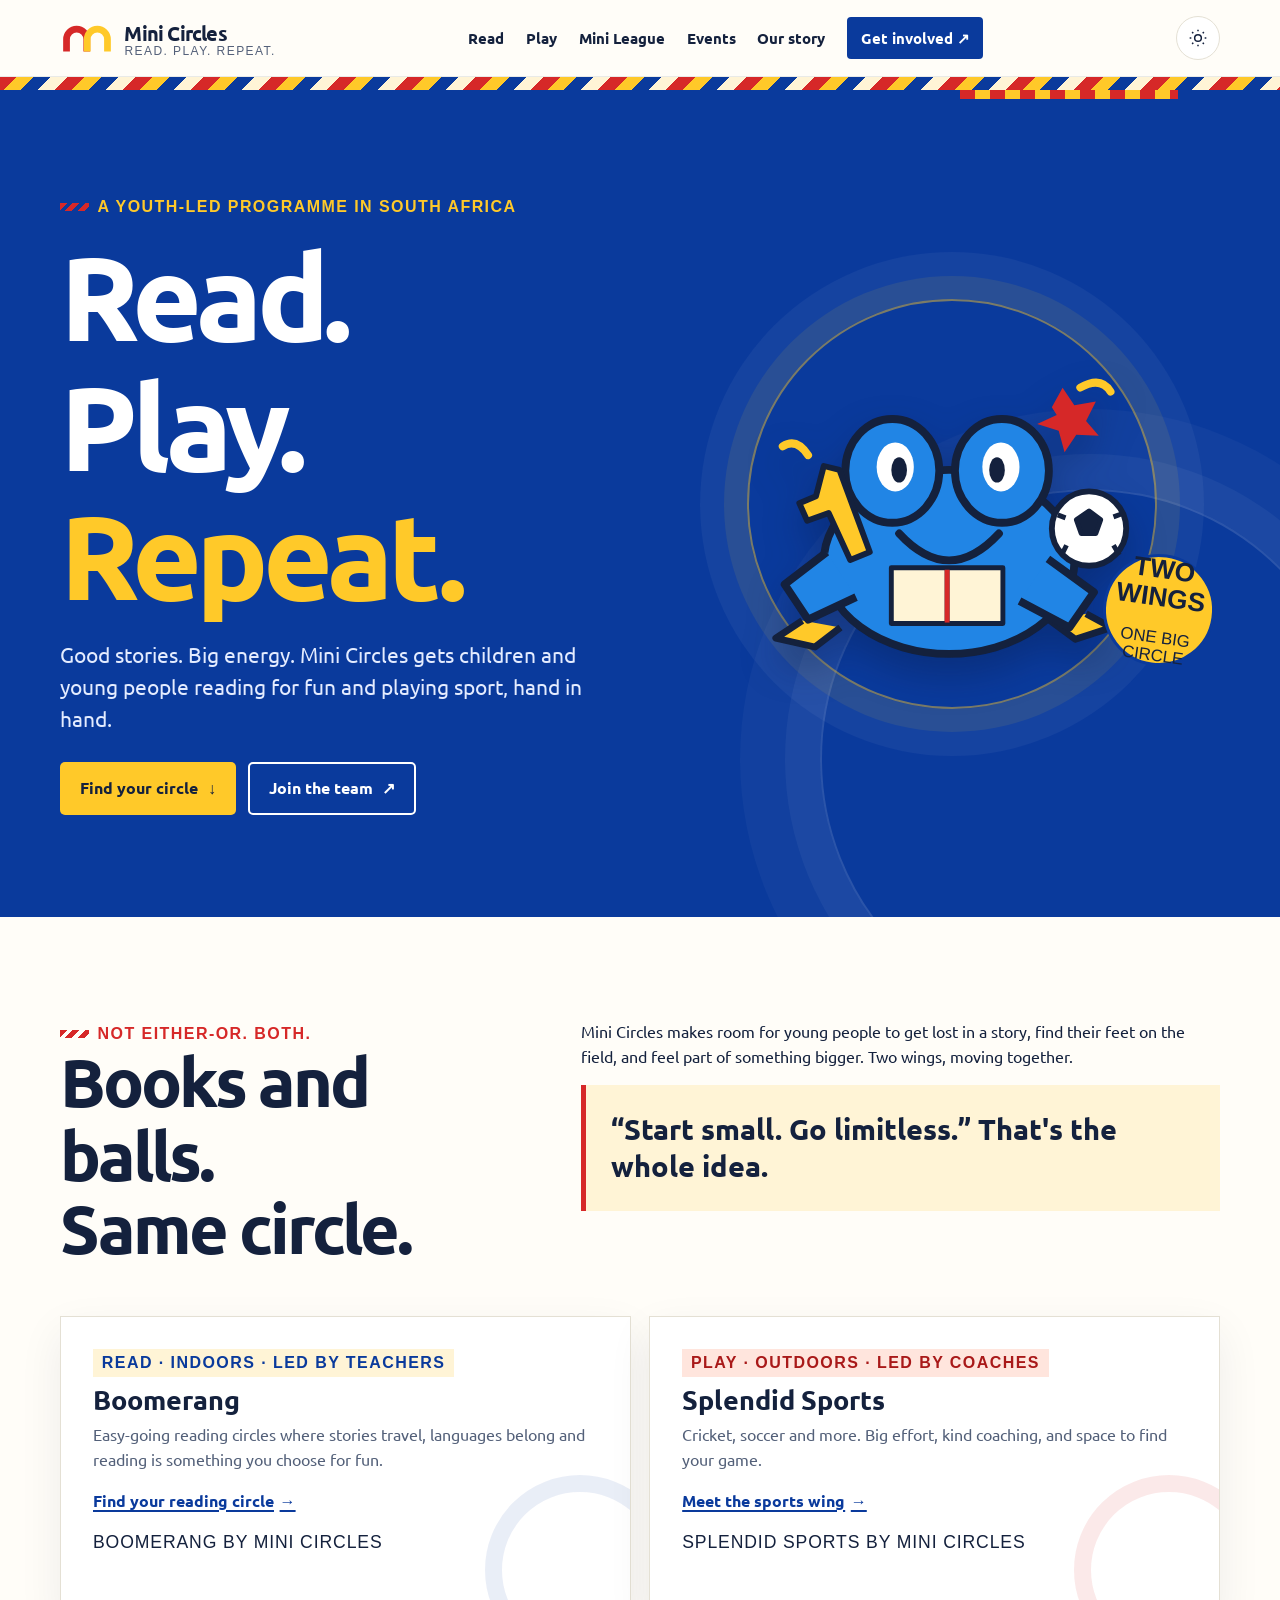
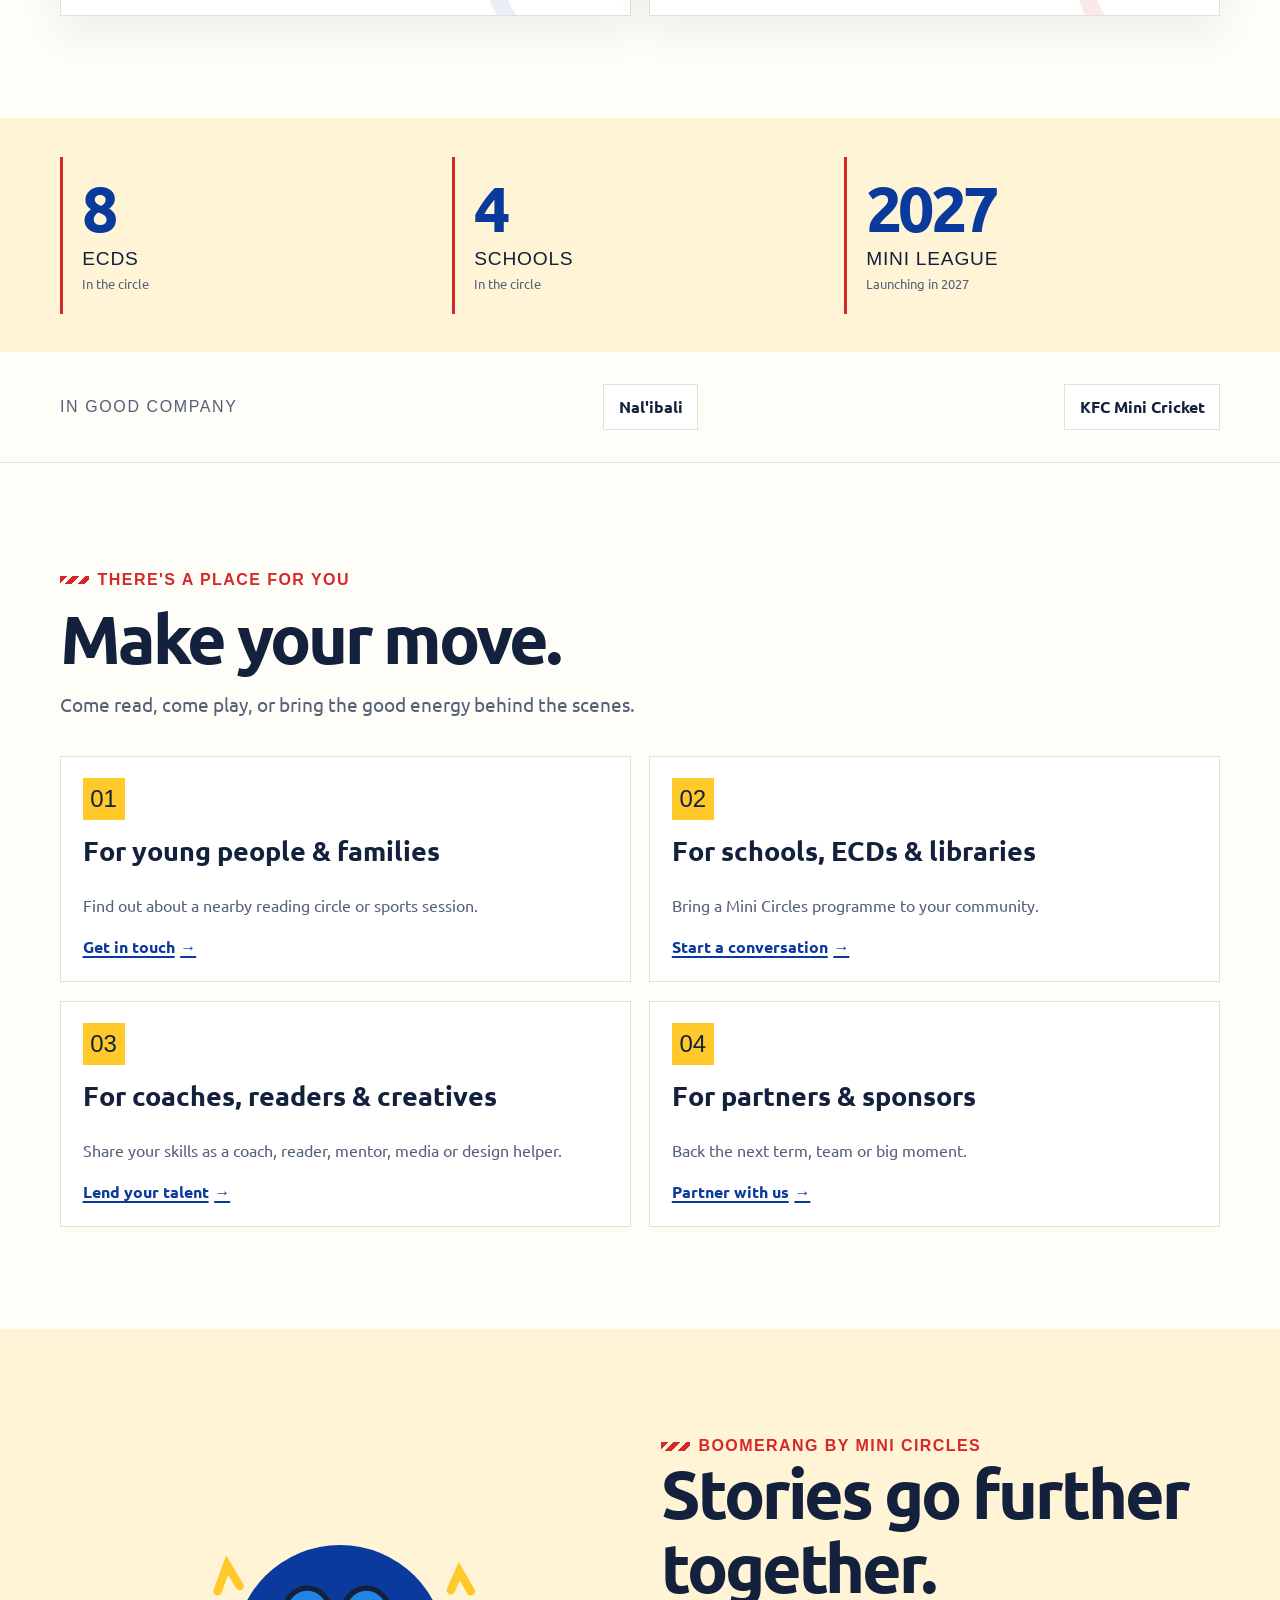
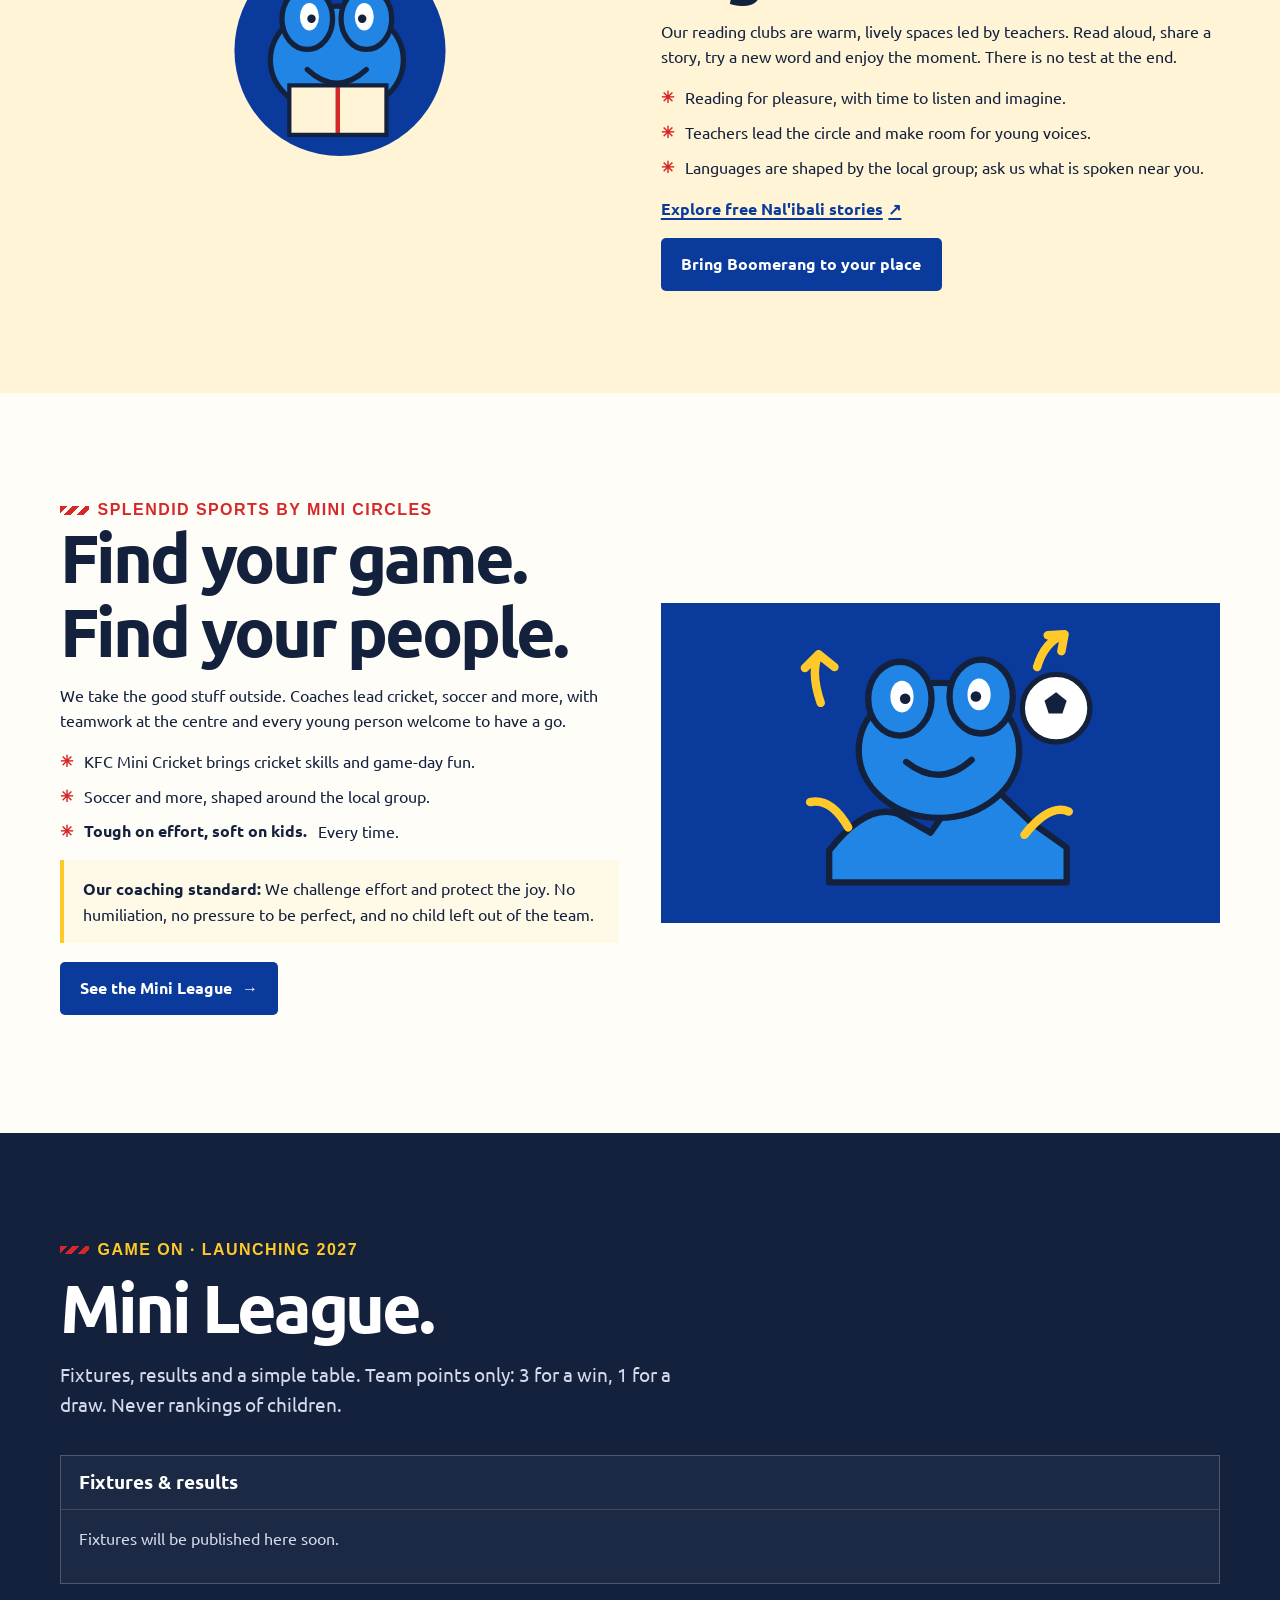
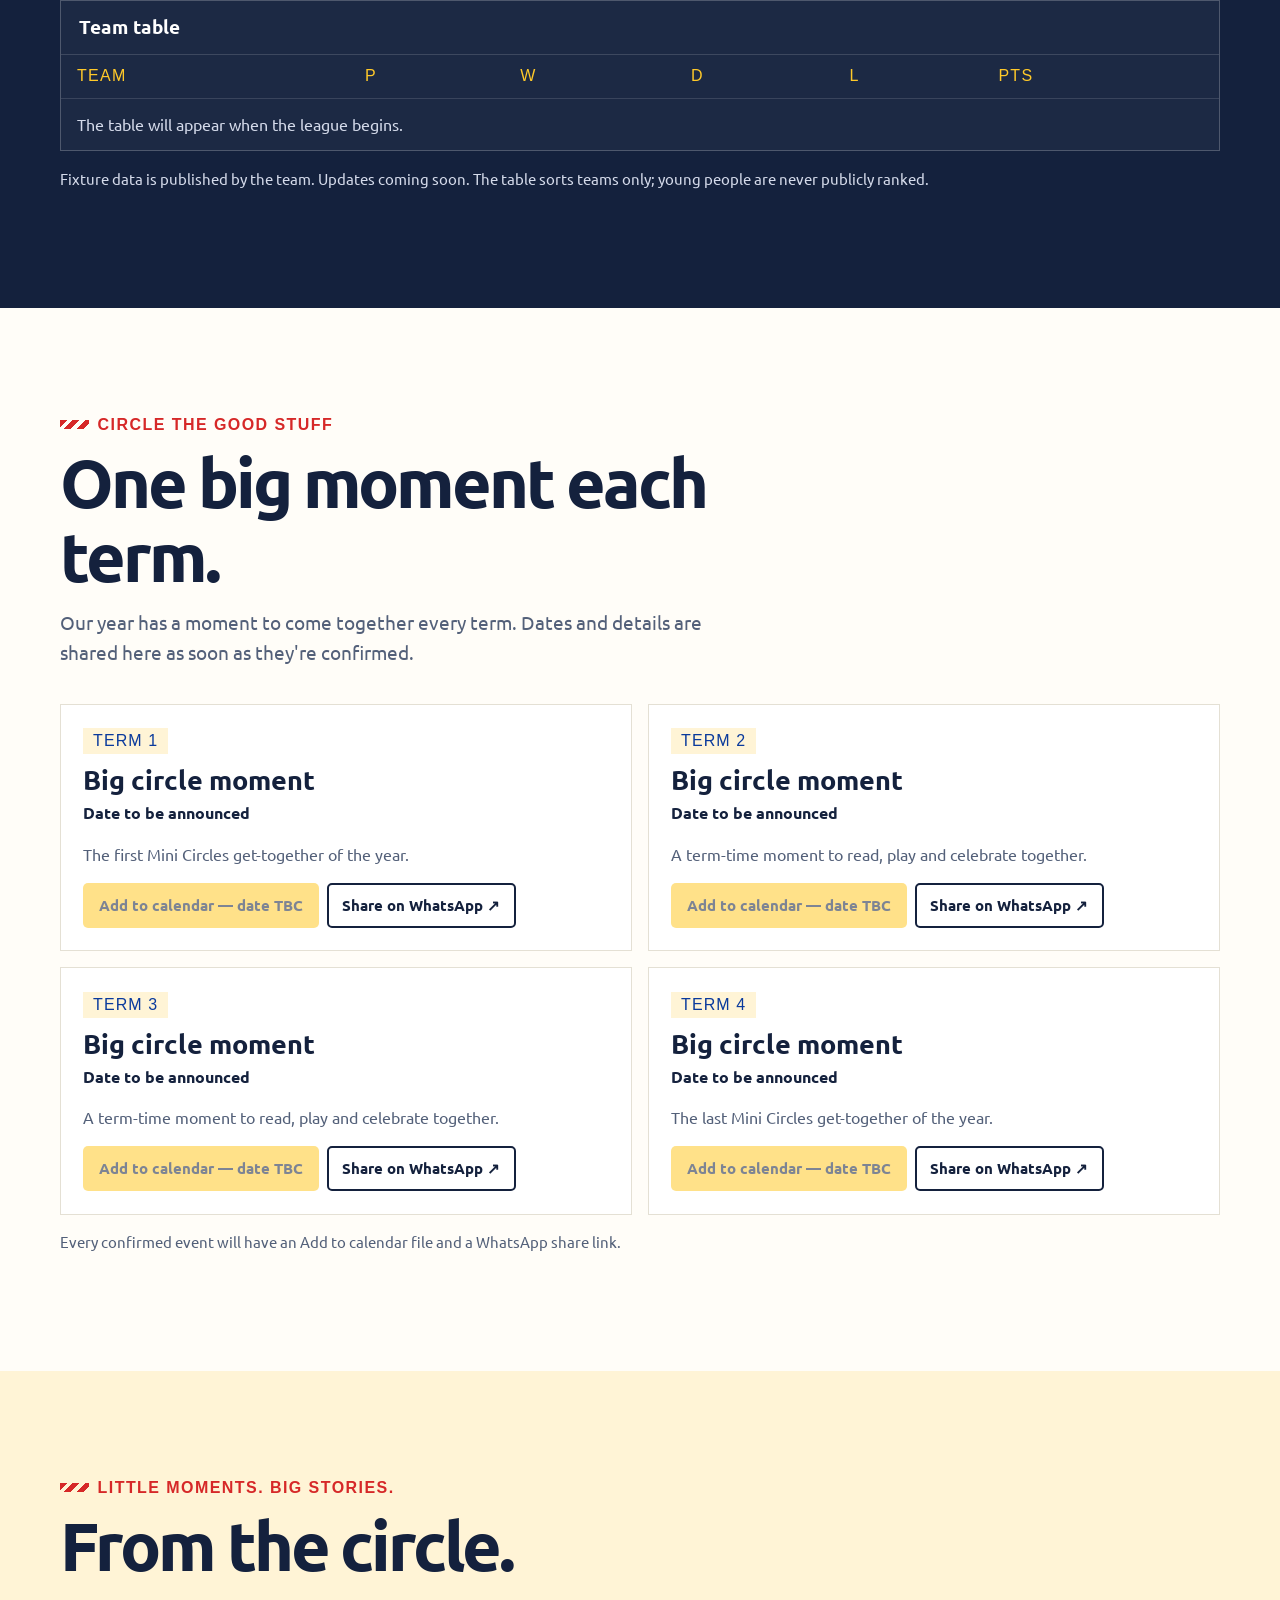
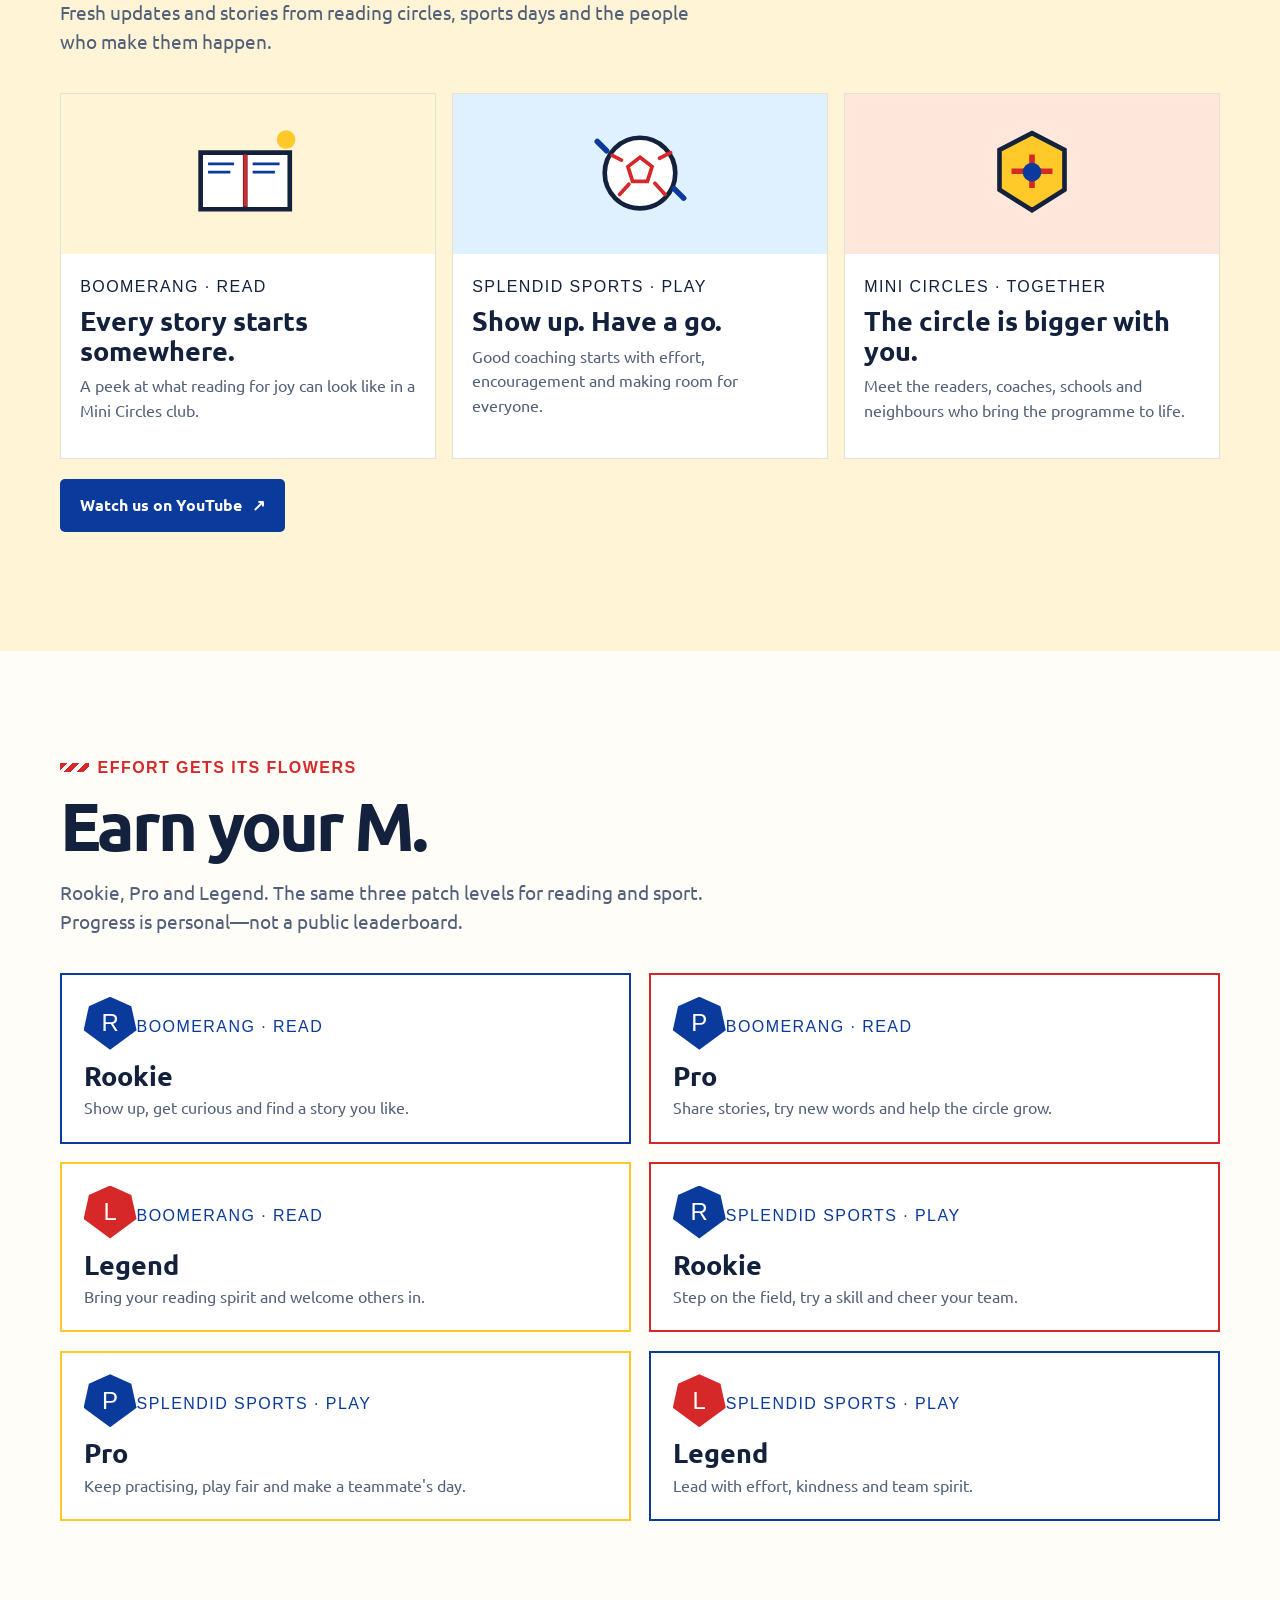
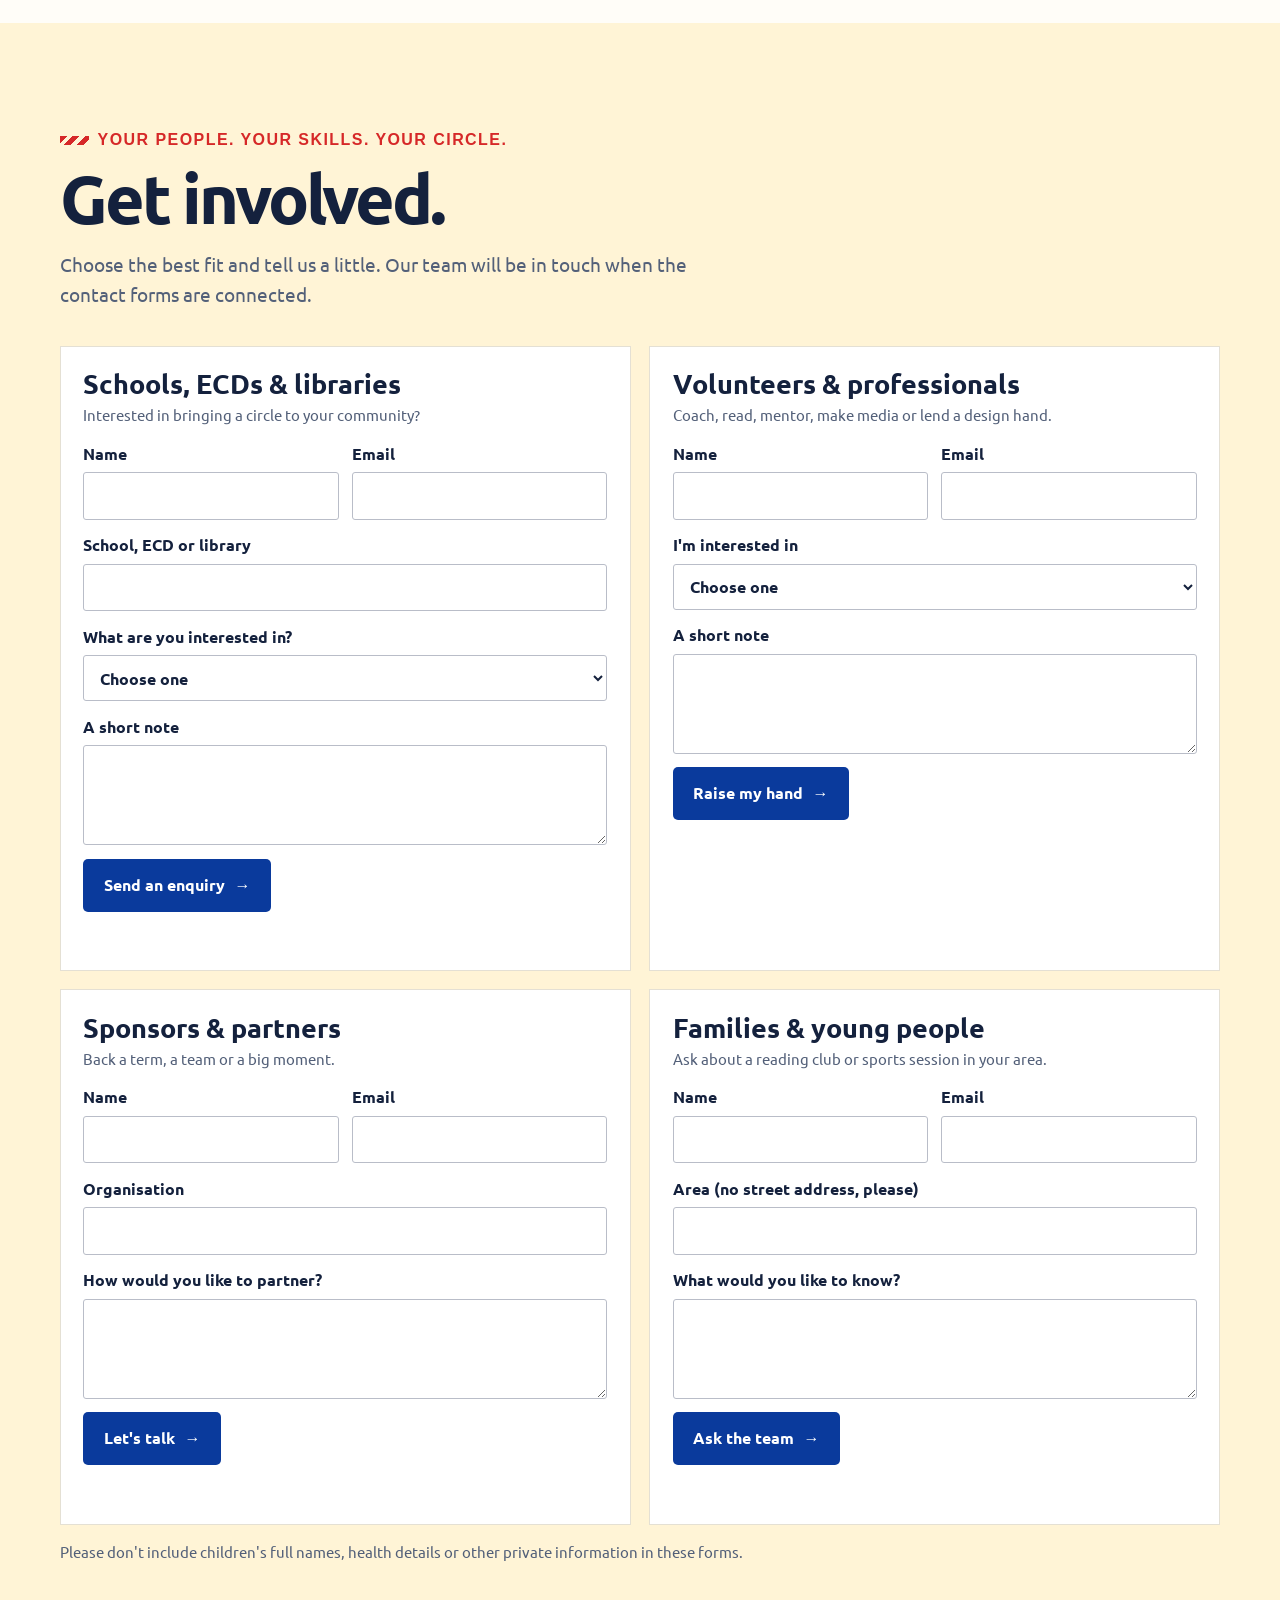
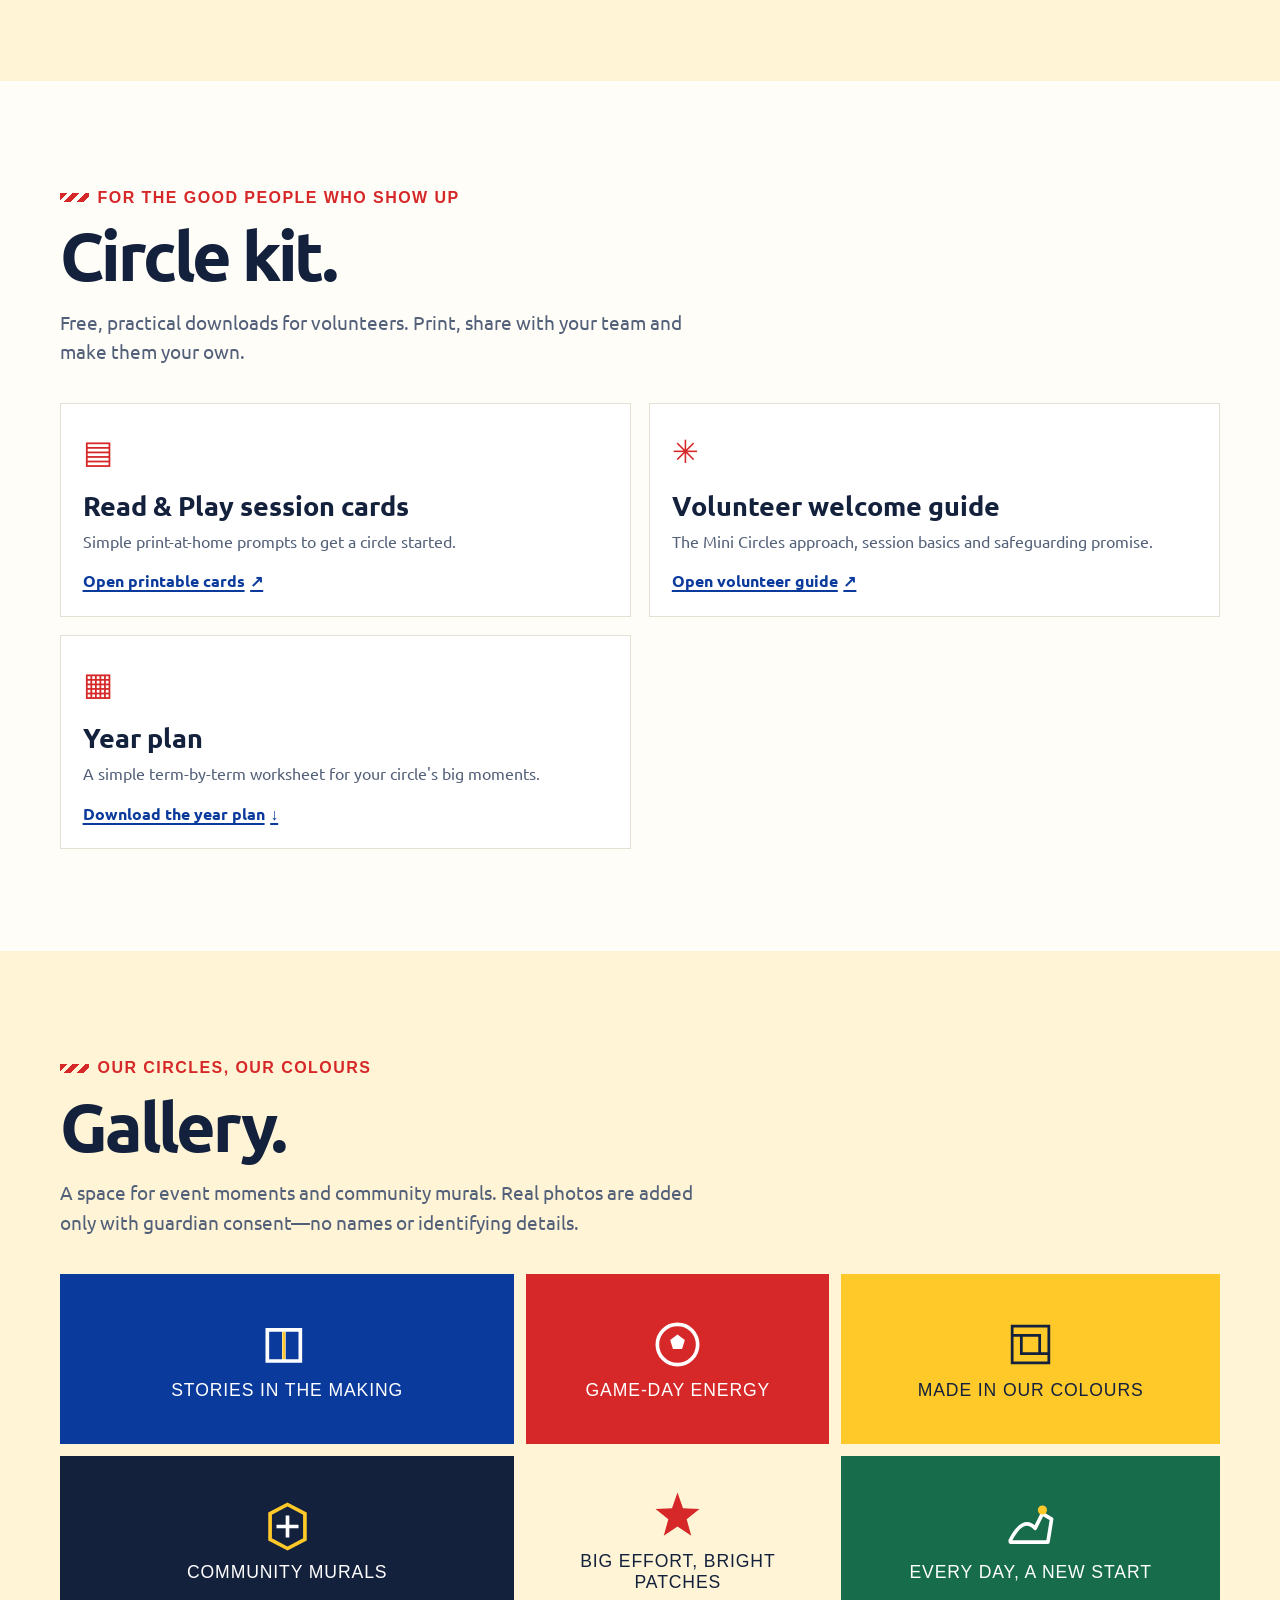
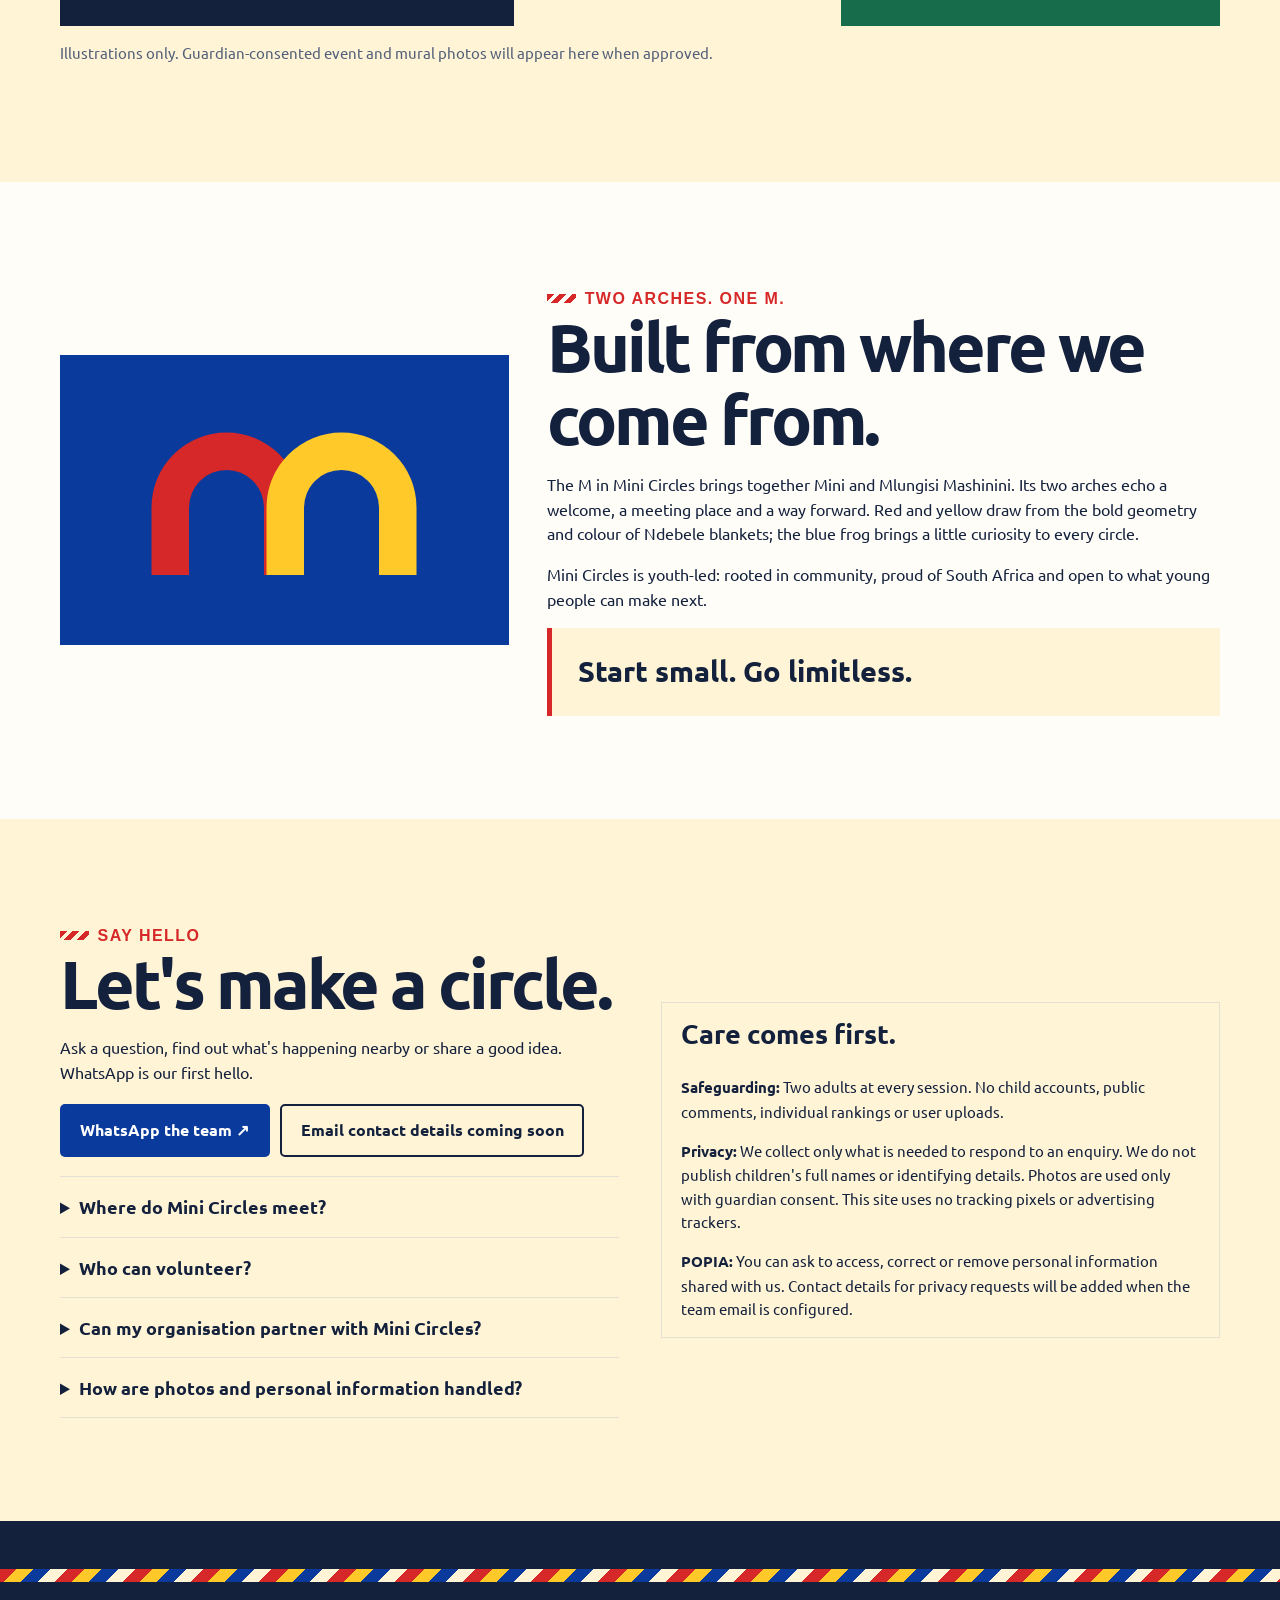
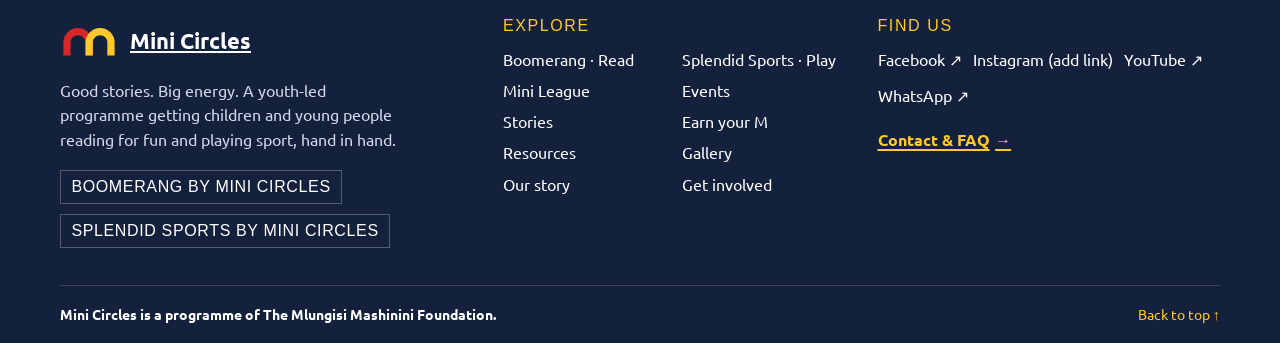
==== index.html @ 8090cdd9 "index.html" ====
<!doctype html>
<html lang="en">
<head>
  <meta charset="utf-8">
  <meta name="viewport" content="width=device-width, initial-scale=1, viewport-fit=cover">
  <meta name="theme-color" content="#0A3A9C">
  <meta name="description" content="Mini Circles gets children and young people reading for fun and playing sport, hand in hand. Read. Play. Repeat.">
  <meta property="og:type" content="website">
  <meta property="og:title" content="Mini Circles — Read. Play. Repeat.">
  <meta property="og:description" content="A youth-led programme of The Mlungisi Mashinini Foundation. Reading and sport, hand in hand.">
  <meta property="og:image" content="/mini-circles-social.svg">
  <meta name="twitter:card" content="summary_large_image">
  <meta name="twitter:title" content="Mini Circles — Read. Play. Repeat.">
  <meta name="twitter:description" content="Reading and sport, hand in hand. A youth-led programme of The Mlungisi Mashinini Foundation.">
  <meta name="twitter:image" content="/mini-circles-social.svg">
  <title>Mini Circles — Read. Play. Repeat.</title>
  <link rel="icon" href="/mini-circle-logo.svg" type="image/svg+xml">
  <link rel="preconnect" href="https://fonts.googleapis.com">
  <link rel="preconnect" href="https://fonts.gstatic.com" crossorigin>
  <link href="https://fonts.googleapis.com/css2?family=Ubuntu+Condensed&family=Ubuntu:wght@400;500;600;700;800&display=swap" rel="stylesheet">
  <style>
    :root {
      color-scheme: light;
      --blue: #0A3A9C;
      --red: #D62828;
      --yellow: #FFC929;
      --cream: #FFF4D6;
      --ink: #14213D;
      --paper: #fffdf8;
      --surface: #fff;
      --muted: #536079;
      --line: #e4e0d4;
      --green: #176c4b;
      --shadow: 0 16px 42px #14213d12;
      --sans: "Ubuntu", Arial, sans-serif;
      --condensed: "Ubuntu Condensed", "Arial Narrow", sans-serif;
      font-family: var(--sans);
      scroll-behavior: smooth;
      scroll-padding-top: 6rem;
    }
    *, *::before, *::after { box-sizing: border-box; }
    body { margin: 0; color: var(--ink); background: var(--paper); font: 400 1rem/1.55 var(--sans); }
    ::selection { color: var(--ink); background: var(--yellow); }
    a { color: inherit; }
    button, input, select, textarea { font: inherit; }
    button, a { -webkit-tap-highlight-color: transparent; }
    button { color: inherit; }
    img, svg { max-width: 100%; }
    :focus-visible { outline: 3px solid var(--red); outline-offset: 4px; }
    .skip-link { position: fixed; top: .5rem; left: .5rem; z-index: 100; padding: .7rem 1rem; transform: translateY(-160%); background: var(--yellow); color: var(--ink); font-weight: 700; }
    .skip-link:focus { transform: none; }
    .wrap { width: min(1160px, calc(100% - 2.5rem)); margin-inline: auto; }
    .eyebrow, .label, .tag { font: 1rem var(--condensed); letter-spacing: .09em; text-transform: uppercase; }
    .eyebrow { display: inline-flex; align-items: center; gap: .55rem; color: var(--red); font-weight: 700; }
    .eyebrow::before { content: ""; width: 1.8rem; height: .55rem; background: repeating-linear-gradient(135deg,var(--red) 0 5px,transparent 5px 9px); }
    h1, h2, h3, p { margin-top: 0; }
    h1, h2, h3 { line-height: 1.08; }
    h1, h2 { letter-spacing: -.045em; }
    h1 { font-size: clamp(3.2rem, 10vw, 7.5rem); }
    h2 { margin-bottom: 1rem; font-size: clamp(2.25rem, 5.7vw, 4.25rem); }
    h3 { font-size: clamp(1.3rem, 3vw, 1.7rem); }
    .section { padding-block: clamp(4rem, 8vw, 7.5rem); }
    .section-head { max-width: 760px; margin-bottom: 2.25rem; }
    .section-head p { max-width: 650px; color: var(--muted); font-size: clamp(1.05rem, 2vw, 1.2rem); }
    .section-head h2 { margin-block: .65rem 1rem; }
    .btn { display: inline-flex; min-height: 48px; align-items: center; justify-content: center; gap: .6rem; padding: .75rem 1.15rem; border: 2px solid transparent; border-radius: 5px; background: var(--yellow); color: var(--ink); font-weight: 800; text-decoration: none; transition: transform .15s ease, background .15s ease; }
    .btn:hover { transform: translateY(-2px); background: #ffda66; }
    .btn-blue { background: var(--blue); color: #fff; }
    .btn-blue:hover { background: #082f7f; }
    .btn-outline { border-color: currentColor; background: transparent; color: inherit; }
    .btn-outline:hover { background: #ffffff19; }
    .btn-small { min-height: 42px; padding: .55rem .85rem; font-size: .95rem; }
    .text-link { display: inline-flex; align-items: center; gap: .35rem; color: var(--blue); font-weight: 700; text-decoration-thickness: 2px; text-underline-offset: 3px; }
    .text-link:hover { color: var(--red); }
    .band { height: 13px; background: repeating-linear-gradient(135deg,var(--red) 0 12px,var(--yellow) 12px 24px,var(--blue) 24px 36px,var(--cream) 36px 48px); }
    .site-header { position: sticky; top: 0; z-index: 20; border-bottom: 1px solid #14213d17; background: color-mix(in srgb, var(--paper) 94%, transparent); backdrop-filter: blur(14px); }
    .header-row { display: flex; min-height: 76px; align-items: center; justify-content: space-between; gap: 1rem; }
    .brand { display: inline-flex; align-items: center; gap: .65rem; flex: 0 0 auto; color: var(--ink); font-size: 1.25rem; font-weight: 800; letter-spacing: -.04em; text-decoration: none; }
    .brand img { width: 54px; height: 44px; }
    .brand small { display: block; margin-top: -.3rem; color: var(--muted); font: .75rem var(--condensed); letter-spacing: .12em; }
    .nav { display: flex; align-items: center; gap: clamp(.6rem, 1.7vw, 1.4rem); }
    .nav a { padding-block: .5rem; color: var(--ink); font-size: .92rem; font-weight: 700; text-decoration: none; }
    .nav a:hover { color: var(--red); }
    .nav .nav-cta { padding: .6rem .85rem; border-radius: 4px; background: var(--blue); color: #fff; }
    .nav .nav-cta:hover { background: #082f7f; }
    .header-actions { display: flex; align-items: center; gap: .55rem; }
    .icon-btn, .menu-btn { display: inline-grid; width: 44px; height: 44px; place-items: center; border: 1px solid var(--line); border-radius: 50%; background: var(--surface); cursor: pointer; }
    .menu-btn { display: none; border-radius: 4px; }
    .icon-btn svg, .menu-btn svg { width: 20px; height: 20px; }
    .hero { position: relative; overflow: hidden; padding-block: clamp(3.5rem, 8vw, 7rem); background: var(--blue); color: #fff; }
    .hero::after { position: absolute; right: -5rem; bottom: -7rem; width: min(45vw, 540px); aspect-ratio: 1; border: 2px solid #ffffff22; border-radius: 50%; box-shadow: 0 0 0 35px #ffffff0b,0 0 0 80px #ffffff08; content: ""; pointer-events: none; }
    .hero-grid { position: relative; z-index: 1; display: grid; grid-template-columns: 1.05fr .95fr; align-items: center; gap: 2rem; }
    .hero-copy { max-width: 700px; }
    .hero .eyebrow { color: var(--yellow); }
    .hero h1 { max-width: 720px; margin-block: 1rem; }
    .hero h1 span { color: var(--yellow); }
    .hero-copy > p { max-width: 560px; color: #e4ecff; font-size: clamp(1.1rem, 2.1vw, 1.3rem); }
    .hero-actions { display: flex; flex-wrap: wrap; gap: .75rem; margin-top: 1.7rem; }
    .hero-art { position: relative; min-height: 360px; display: grid; place-items: center; }
    .hero-art::before { position: absolute; width: min(100%, 410px); aspect-ratio: 1; border: 2px solid #ffc92975; border-radius: 50%; box-shadow: 0 0 0 23px #ffc92916,0 0 0 47px #ffffff0b; content: ""; }
    .hero-art svg { position: relative; width: min(100%, 460px); filter: drop-shadow(0 18px 18px #071e4c60); }
    .hero-stamp { position: absolute; right: 1%; bottom: 5%; display: grid; width: 112px; height: 112px; align-content: center; transform: rotate(8deg); border: 3px solid var(--blue); border-radius: 50%; background: var(--yellow); color: var(--ink); font: 1.05rem/1.05 var(--condensed); text-align: center; text-transform: uppercase; }
    .hero-stamp strong { display: block; font-size: 1.65rem; }
    .hero-tape { position: absolute; top: 0; right: 8%; width: 17%; height: 9px; background: repeating-linear-gradient(90deg,var(--red) 0 15px,var(--yellow) 15px 30px); }
    .intro { display: grid; grid-template-columns: .85fr 1.15fr; gap: 3rem; align-items: start; }
    .intro-note { padding: 1.6rem; border-left: 5px solid var(--red); background: var(--cream); }
    .intro-note p { margin: 0; font-size: clamp(1.25rem, 2.8vw, 1.8rem); font-weight: 700; line-height: 1.3; }
    .wing-grid, .involvement-grid, .resource-grid, .level-grid { display: grid; grid-template-columns: repeat(2,minmax(0,1fr)); gap: 1.15rem; }
    .wing-card { position: relative; min-height: 300px; overflow: hidden; padding: clamp(1.35rem, 3vw, 2rem); border: 1px solid var(--line); background: var(--surface); box-shadow: var(--shadow); }
    .wing-card::after { position: absolute; right: -45px; bottom: -50px; width: 190px; height: 190px; border: 17px solid #0a3a9c16; border-radius: 50%; content: ""; }
    .wing-card.sport::after { border-color: #d628281a; }
    .wing-card h3 { margin-block: .5rem; }
    .wing-card p { max-width: 500px; color: var(--muted); }
    .wing-card .tag { display: inline-block; padding: .3rem .55rem; background: var(--cream); color: var(--blue); font-weight: 700; }
    .wing-card.sport .tag { background: #ffe5dd; color: #a91919; }
    .wing-lockup { display: block; margin-top: 1.2rem; color: var(--ink); font: 1.1rem var(--condensed); letter-spacing: .05em; text-transform: uppercase; }
    .numbers { padding-block: 2.4rem; background: var(--cream); }
    .numbers-grid { display: grid; grid-template-columns: repeat(3,1fr); gap: 1rem; }
    .number { padding: 1.2rem; border-left: 3px solid var(--red); }
    .number strong { display: block; color: var(--blue); font-size: clamp(2.4rem, 5vw, 4.4rem); font-weight: 800; letter-spacing: -.06em; line-height: 1; }
    .number span { display: block; margin-top: .5rem; font: 1.2rem var(--condensed); letter-spacing: .04em; text-transform: uppercase; }
    .number small { color: var(--muted); }
    .partners { padding-block: 2rem; border-bottom: 1px solid var(--line); }
    .partner-row { display: flex; flex-wrap: wrap; align-items: center; justify-content: space-between; gap: 1rem; }
    .partner-row > span:first-child { color: var(--muted); font: 1rem var(--condensed); letter-spacing: .1em; text-transform: uppercase; }
    .partner-name { padding: .6rem .9rem; border: 1px solid var(--line); background: var(--surface); font-weight: 800; }
    .split { display: grid; grid-template-columns: 1fr 1fr; gap: 2.6rem; align-items: center; }
    .split-visual { min-height: 320px; display: grid; place-items: center; overflow: hidden; background: var(--cream); }
    .split-visual.blue { background: var(--blue); }
    .split-visual svg { width: min(85%,380px); }
    .list-check { display: grid; gap: .65rem; padding: 0; list-style: none; }
    .list-check li { display: flex; gap: .7rem; align-items: flex-start; }
    .list-check li::before { content: "✳"; flex: 0 0 auto; color: var(--red); font-weight: 800; }
    .callout { padding: 1rem 1.2rem; border-left: 4px solid var(--yellow); background: #fff9e8; color: var(--ink); }
    .callout p:last-child { margin-bottom: 0; }
    .dark-section { background: var(--ink); color: #fff; }
    .dark-section .section-head p { color: #d4daea; }
    .dark-section .eyebrow { color: var(--yellow); }
    .league-panel { overflow: hidden; border: 1px solid #ffffff38; background: #ffffff09; }
    .league-panel + .league-panel { margin-top: 1rem; }
    .league-panel h3 { margin: 0; padding: 1rem 1.15rem; border-bottom: 1px solid #ffffff25; font-size: 1.2rem; }
    .table-wrap { overflow-x: auto; }
    table { width: 100%; border-collapse: collapse; text-align: left; }
    th, td { padding: .8rem 1rem; border-bottom: 1px solid #ffffff20; white-space: nowrap; }
    th { color: var(--yellow); font: 1rem var(--condensed); letter-spacing: .08em; text-transform: uppercase; }
    tr:last-child td { border-bottom: 0; }
    .empty-row { color: #d4daea; }
    .match-list { display: grid; }
    .match { display: grid; grid-template-columns: minmax(95px,.6fr) 1fr auto; gap: 1rem; align-items: center; padding: 1rem 1.15rem; border-bottom: 1px solid #ffffff20; }
    .match:last-child { border-bottom: 0; }
    .match time, .match .match-meta { color: #d4daea; font-size: .9rem; }
    .match-score { font-weight: 800; }
    .league-foot { margin-top: 1rem; color: #d4daea; font-size: .95rem; }
    .event-grid { display: grid; grid-template-columns: repeat(2,minmax(0,1fr)); gap: 1rem; }
    .event-card { padding: 1.4rem; border: 1px solid var(--line); background: var(--surface); }
    .event-card .term { display: inline-block; margin-bottom: .7rem; padding: .25rem .6rem; background: var(--cream); color: var(--blue); font: 1rem var(--condensed); letter-spacing: .07em; text-transform: uppercase; }
    .event-card h3 { margin-bottom: .4rem; }
    .event-card p { color: var(--muted); }
    .event-date { display: block; margin-bottom: 1rem; font-weight: 700; }
    .event-actions { display: flex; flex-wrap: wrap; gap: .5rem; }
    .btn:disabled { cursor: not-allowed; opacity: .55; transform: none; }
    .story-grid { display: grid; grid-template-columns: repeat(3,minmax(0,1fr)); gap: 1rem; }
    .story-card { overflow: hidden; border: 1px solid var(--line); background: var(--surface); }
    .story-art { min-height: 160px; display: grid; place-items: center; background: var(--cream); }
    .story-art svg { width: 130px; height: 120px; }
    .story-content { padding: 1.2rem; }
    .story-content h3 { margin-block: .5rem; }
    .story-content p { color: var(--muted); }
    .level-card { position: relative; padding: 1.35rem; border: 2px solid var(--blue); background: var(--surface); }
    .level-card:nth-child(2) { border-color: var(--red); }
    .level-card:nth-child(3) { border-color: var(--yellow); }
    .level-card:nth-child(4) { border-color: var(--red); }
    .level-card:nth-child(5) { border-color: var(--yellow); }
    .level-card:nth-child(6) { border-color: var(--blue); }
    .level-card .patch { display: inline-grid; width: 53px; height: 53px; place-items: center; margin-bottom: .7rem; clip-path: polygon(50% 0,90% 18%,100% 63%,50% 100%,0 63%,10% 18%); background: var(--blue); color: #fff; font: 1.5rem var(--condensed); }
    .level-card:nth-child(3n) .patch { background: var(--red); }
    .level-card h3 { margin-bottom: .3rem; }
    .level-card p { margin: 0; color: var(--muted); }
    .level-card .tag { color: var(--blue); }
    .involvement-card { padding: 1.35rem; border: 1px solid var(--line); background: var(--surface); }
    .involvement-card .card-letter { display: grid; width: 42px; height: 42px; place-items: center; margin-bottom: 1rem; background: var(--yellow); color: var(--ink); font: 1.5rem var(--condensed); }
    .involvement-card p { color: var(--muted); }
    .resource-card { display: flex; min-height: 200px; flex-direction: column; align-items: flex-start; padding: 1.35rem; border: 1px solid var(--line); background: var(--surface); }
    .resource-card .resource-icon { margin-bottom: 1rem; color: var(--red); font-size: 2rem; }
    .resource-card h3 { margin-bottom: .5rem; }
    .resource-card p { flex: 1; color: var(--muted); }
    .gallery-grid { display: grid; grid-template-columns: 1.2fr .8fr 1fr; gap: .75rem; }
    .gallery-tile { min-height: 170px; display: grid; align-content: center; justify-items: center; padding: 1rem; background: var(--blue); color: white; text-align: center; }
    .gallery-tile:nth-child(2) { background: var(--red); }
    .gallery-tile:nth-child(3) { background: var(--yellow); color: var(--ink); }
    .gallery-tile:nth-child(4) { background: var(--ink); }
    .gallery-tile:nth-child(5) { background: var(--cream); color: var(--ink); }
    .gallery-tile:nth-child(6) { background: #176c4b; }
    .gallery-tile svg { width: 55px; height: 55px; margin-bottom: .5rem; }
    .gallery-tile span { font: 1.1rem var(--condensed); letter-spacing: .05em; text-transform: uppercase; }
    .story-origin { display: grid; grid-template-columns: .8fr 1.2fr; gap: 2.4rem; align-items: center; }
    .origin-mark { display: grid; min-height: 290px; place-items: center; background: var(--blue); }
    .origin-mark img { width: min(75%,300px); }
    .origin-mark .lettermark { width: min(75%,300px); }
    .faq { border-top: 1px solid var(--line); }
    .faq details { border-bottom: 1px solid var(--line); }
    .faq summary { padding: 1rem 0; cursor: pointer; font-size: 1.1rem; font-weight: 700; }
    .faq details p { max-width: 750px; color: var(--muted); }
    .form-grid { display: grid; grid-template-columns: repeat(2,minmax(0,1fr)); gap: .85rem; }
    .form-grid label { display: grid; gap: .35rem; font-weight: 700; }
    .form-grid .wide { grid-column: 1/-1; }
    input, select, textarea { width: 100%; min-height: 46px; padding: .65rem .75rem; border: 1px solid #b9bdc8; border-radius: 3px; background: var(--surface); color: var(--ink); }
    textarea { min-height: 100px; resize: vertical; }
    .form-grid input:focus, .form-grid select:focus, .form-grid textarea:focus { outline: 3px solid #0a3a9c38; border-color: var(--blue); }
    .form-note { color: var(--muted); font-size: .92rem; }
    .form-status { min-height: 1.5em; margin: .75rem 0 0; font-weight: 700; }
    .form-status.error { color: #a71919; }
    .form-status.success { color: var(--green); }
    .honeypot { position: absolute !important; width: 1px !important; height: 1px !important; overflow: hidden !important; clip: rect(0,0,0,0) !important; white-space: nowrap !important; }
    .form-card { padding: 1.4rem; border: 1px solid var(--line); background: var(--surface); }
    .form-card h3 { margin-bottom: .35rem; }
    .contact-links { display: flex; flex-wrap: wrap; gap: .65rem; margin-block: 1.2rem; }
    .privacy-box { padding: 1rem 1.2rem; border: 1px solid var(--line); background: var(--cream); font-size: .95rem; }
    .privacy-box p:last-child { margin-bottom: 0; }
    .site-footer { padding-top: 3rem; background: var(--ink); color: #fff; }
    .footer-grid { display: grid; grid-template-columns: 1.2fr 1fr 1fr; gap: 2rem; padding-bottom: 2.3rem; }
    .footer-brand { display: flex; align-items: center; gap: .75rem; font-size: 1.35rem; font-weight: 800; }
    .footer-brand img { width: 58px; height: 48px; }
    .footer-copy { max-width: 340px; margin-top: .8rem; color: #d4daea; }
    .footer-title { margin-bottom: .75rem; color: var(--yellow); font: 1rem var(--condensed); letter-spacing: .1em; text-transform: uppercase; }
    .footer-links { display: grid; grid-template-columns: repeat(2,minmax(0,1fr)); gap: .4rem 1rem; }
    .footer-links a, .social-links a { color: #fff; text-decoration: none; }
    .footer-links a:hover, .social-links a:hover { color: var(--yellow); text-decoration: underline; }
    .social-links { display: flex; flex-wrap: wrap; gap: .7rem; }
    .footer-lockups { display: flex; flex-wrap: wrap; gap: .6rem; margin-top: 1.1rem; }
    .footer-lockup { padding: .45rem .65rem; border: 1px solid #ffffff43; font: 1rem var(--condensed); letter-spacing: .04em; text-transform: uppercase; }
    .foundation-line { padding-block: 1.1rem; border-top: 1px solid #ffffff2a; color: #d4daea; font-size: .9rem; }
    .foundation-line strong { color: #fff; }
    .back-top { float: right; color: var(--yellow); text-decoration: none; }
    .sr-only { position: absolute; width: 1px; height: 1px; padding: 0; margin: -1px; overflow: hidden; clip: rect(0,0,0,0); white-space: nowrap; border: 0; }
    [data-theme="dark"] { color-scheme: dark; --paper: #111a2c; --surface: #18253b; --ink: #f4f5fa; --muted: #c0c9dc; --line: #34425b; --cream: #332c1a; --shadow: 0 16px 42px #0004; }
    [data-theme="dark"] .brand, [data-theme="dark"] .nav a { color: var(--ink); }
    [data-theme="dark"] .nav .nav-cta { color: #fff; }
    [data-theme="dark"] .intro-note, [data-theme="dark"] .callout, [data-theme="dark"] .privacy-box { color: var(--ink); }
    [data-theme="dark"] .numbers { background: #282d3a; }
    [data-theme="dark"] .number strong { color: #a9c3ff; }
    [data-theme="dark"] .partner-name { color: var(--ink); }
    [data-theme="dark"] .wing-card .tag, [data-theme="dark"] .event-card .term { background: #293657; color: #d8e4ff; }
    [data-theme="dark"] .wing-card.sport .tag { background: #4a292c; color: #ffd4cb; }
    @media (max-width: 960px) {
      .nav { gap: .55rem; }
      .nav a { font-size: .84rem; }
      .nav .nav-cta { display: none; }
      .header-row { min-height: 68px; }
    }
    @media (max-width: 760px) {
      :root { scroll-padding-top: 5rem; }
      .wrap { width: min(100% - 1.5rem, 620px); }
      .header-row { min-height: 64px; }
      .menu-btn { display: inline-grid; }
      .nav { position: absolute; top: calc(100% + 1px); left: 0; right: 0; display: none; align-items: stretch; gap: 0; padding: .5rem .75rem 1rem; border-bottom: 1px solid var(--line); background: var(--paper); box-shadow: var(--shadow); }
      .nav.open { display: grid; grid-template-columns: repeat(2,minmax(0,1fr)); }
      .nav a { min-height: 46px; display: flex; align-items: center; padding: .7rem .8rem; font-size: .96rem; }
      .nav .nav-cta { display: flex; grid-column: 1/-1; justify-content: center; }
      .hero-grid, .intro, .split, .story-origin { grid-template-columns: 1fr; }
      .hero { padding-block: 3.4rem 4rem; }
      .hero-art { min-height: 260px; }
      .hero-art::before { width: 240px; }
      .hero-art svg { width: min(100%,320px); }
      .hero-stamp { right: 8%; width: 85px; height: 85px; font-size: .88rem; }
      .hero-stamp strong { font-size: 1.35rem; }
      .wing-grid, .event-grid, .involvement-grid { grid-template-columns: 1fr; }
      .numbers-grid { gap: .25rem; }
      .number { padding: .8rem .55rem; }
      .number strong { font-size: clamp(2rem,9vw,3.4rem); }
      .number span { font-size: 1rem; }
      .story-grid { grid-template-columns: 1fr 1fr; }
      .level-grid { grid-template-columns: 1fr 1fr; }
      .gallery-grid { grid-template-columns: 1fr 1fr; }
      .footer-grid { grid-template-columns: 1fr 1fr; }
      .footer-grid > :first-child { grid-column: 1/-1; }
      .split-visual { min-height: 230px; }
    }
    @media (max-width: 440px) {
      h1 { font-size: clamp(3.2rem,16vw,4.7rem); }
      .brand { font-size: 1.12rem; }
      .brand img { width: 46px; }
      .story-grid, .level-grid, .form-grid { grid-template-columns: 1fr; }
      .form-grid .wide { grid-column: auto; }
      .numbers-grid { grid-template-columns: 1fr; }
      .number { display: flex; align-items: baseline; gap: .65rem; }
      .number strong { min-width: 3.6rem; }
      .number span { margin-top: 0; }
      .match { grid-template-columns: 1fr auto; }
      .match time { grid-column: 1/-1; }
      .gallery-tile { min-height: 135px; }
      .footer-grid { grid-template-columns: 1fr; }
      .footer-grid > :first-child { grid-column: auto; }
    }
    @media (prefers-reduced-motion: reduce) {
      *, *::before, *::after { scroll-behavior: auto !important; animation-duration: .01ms !important; animation-iteration-count: 1 !important; transition-duration: .01ms !important; }
    }
  </style>
</head>
<body>
  <a class="skip-link" href="#main">Skip to content</a>
  <header class="site-header">
    <div class="wrap header-row">
      <a class="brand" href="#home" aria-label="Mini Circles home">
        <img src="/mini-circle-logo.svg" alt="">
        <span>Mini Circles<small>READ. PLAY. REPEAT.</small></span>
      </a>
      <nav class="nav" id="site-nav" aria-label="Main navigation">
        <a href="#read">Read</a>
        <a href="#play">Play</a>
        <a href="#league">Mini League</a>
        <a href="#events">Events</a>
        <a href="#story">Our story</a>
        <a href="#get-involved" class="nav-cta">Get involved <span aria-hidden="true">↗</span></a>
      </nav>
      <div class="header-actions">
        <button class="icon-btn" id="theme-toggle" type="button" aria-label="Switch to dark mode" title="Switch colour theme">
          <svg viewBox="0 0 24 24" fill="none" stroke="currentColor" stroke-width="1.8" aria-hidden="true"><circle cx="12" cy="12" r="4"></circle><path d="M12 2v2m0 16v2M4.93 4.93l1.42 1.42m11.3 11.3 1.42 1.42M2 12h2m16 0h2M4.93 19.07l1.42-1.42m11.3-11.3 1.42-1.42"></path></svg>
        </button>
        <button class="menu-btn" id="menu-toggle" type="button" aria-label="Open navigation" aria-expanded="false" aria-controls="site-nav">
          <svg viewBox="0 0 24 24" fill="none" stroke="currentColor" stroke-width="2" aria-hidden="true"><path d="M4 7h16M4 12h16M4 17h16"></path></svg>
        </button>
      </div>
    </div>
  </header>
  <div class="band" aria-hidden="true"></div>
  <main id="main">
    <section class="hero" id="home">
      <div class="hero-tape" aria-hidden="true"></div>
      <div class="wrap hero-grid">
        <div class="hero-copy">
          <span class="eyebrow">A youth-led programme in South Africa</span>
          <h1>Read.<br>Play.<br><span>Repeat.</span></h1>
          <p>Good stories. Big energy. Mini Circles gets children and young people reading for fun and playing sport, hand in hand.</p>
          <div class="hero-actions">
            <a class="btn" href="#what-we-do">Find your circle <span aria-hidden="true">↓</span></a>
            <a class="btn btn-outline" href="#get-involved">Join the team <span aria-hidden="true">↗</span></a>
          </div>
        </div>
        <div class="hero-art" aria-label="A blue frog with a book and a ball">
          <svg viewBox="0 0 470 360" role="img" aria-labelledby="frog-title frog-desc">
            <title id="frog-title">Meet the Mini Circles frog</title>
            <desc id="frog-desc">A cheerful blue frog surrounded by a book, a football and a cricket bat.</desc>
            <path d="M82 300 55 318l40 9 26-20m214-7 26 19 37-12-26-14" fill="#ffc929" stroke="#14213d" stroke-width="7" stroke-linejoin="round"/>
            <ellipse cx="232" cy="240" rx="128" ry="94" fill="#2185e5" stroke="#14213d" stroke-width="8"/>
            <ellipse cx="174" cy="147" rx="48" ry="53" fill="#2185e5" stroke="#14213d" stroke-width="8"/>
            <ellipse cx="286" cy="147" rx="48" ry="53" fill="#2185e5" stroke="#14213d" stroke-width="8"/>
            <ellipse cx="177" cy="143" rx="19" ry="25" fill="#fff"/>
            <ellipse cx="285" cy="143" rx="19" ry="25" fill="#fff"/>
            <ellipse cx="181" cy="146" rx="8" ry="13" fill="#14213d"/>
            <ellipse cx="281" cy="146" rx="8" ry="13" fill="#14213d"/>
            <path d="M181 211q51 55 102 0" fill="none" stroke="#14213d" stroke-width="8" stroke-linecap="round"/>
            <path d="m107 230-43 33 24 36 49-23m167 4 51 27 25-36-47-34" fill="#2185e5" stroke="#14213d" stroke-width="8" stroke-linejoin="round"/>
            <path d="M173 246h57v57h-57zm57 0h57v57h-57z" fill="#fff4d6" stroke="#14213d" stroke-width="5" stroke-linejoin="round"/>
            <path d="M230 248v54" stroke="#d62828" stroke-width="5"/>
            <circle cx="375" cy="206" r="38" fill="#fff" stroke="#14213d" stroke-width="6"/>
            <path d="m375 188 12 9-5 14h-15l-5-14zm-24 7-8-3m57 2 8-3m-56 32-5 10m53-10 6 10" fill="#14213d" stroke="#14213d" stroke-width="5" stroke-linejoin="round"/>
            <path d="m96 173 8-31 16 4 31 84-20 8-22-48-22 8-8-18z" fill="#ffc929" stroke="#14213d" stroke-width="6" stroke-linejoin="round"/>
            <path d="M88 131q-12-18-26-9m304-60q21-12 31 4" fill="none" stroke="#ffc929" stroke-width="8" stroke-linecap="round"/>
            <path d="m337 82 11-20 12 18 22-4-10 20 13 15-23-1-12 18-6-22-22-7 20-9z" fill="#d62828"/>
          </svg>
          <span class="hero-stamp"><strong>Two wings</strong><br>One big<br>circle</span>
        </div>
      </div>
    </section>
    <section class="section" id="what-we-do">
      <div class="wrap intro">
        <div>
          <span class="eyebrow">Not either-or. Both.</span>
          <h2>Books and balls.<br>Same circle.</h2>
        </div>
        <div>
          <p>Mini Circles makes room for young people to get lost in a story, find their feet on the field, and feel part of something bigger. Two wings, moving together.</p>
          <div class="intro-note"><p>“Start small. Go limitless.” That's the whole idea.</p></div>
        </div>
      </div>
      <div class="wrap wing-grid" style="margin-top:2.2rem">
        <article class="wing-card" id="read-card">
          <span class="tag">Read · Indoors · Led by teachers</span>
          <h3>Boomerang</h3>
          <p>Easy-going reading circles where stories travel, languages belong and reading is something you choose for fun.</p>
          <a class="text-link" href="#read">Find your reading circle <span aria-hidden="true">→</span></a>
          <span class="wing-lockup">Boomerang by Mini Circles</span>
        </article>
        <article class="wing-card sport">
          <span class="tag">Play · Outdoors · Led by coaches</span>
          <h3>Splendid Sports</h3>
          <p>Cricket, soccer and more. Big effort, kind coaching, and space to find your game.</p>
          <a class="text-link" href="#play">Meet the sports wing <span aria-hidden="true">→</span></a>
          <span class="wing-lockup">Splendid Sports by Mini Circles</span>
        </article>
      </div>
    </section>
    <section class="numbers" aria-label="Mini Circles at a glance">
      <div class="wrap numbers-grid">
        <div class="number"><strong>8</strong><span>ECDs</span><small>In the circle</small></div>
        <div class="number"><strong>4</strong><span>Schools</span><small>In the circle</small></div>
        <div class="number"><strong>2027</strong><span>Mini League</span><small>Launching in 2027</small></div>
      </div>
    </section>
    <section class="partners" aria-label="Programme partners">
      <div class="wrap partner-row">
        <span>In good company</span>
        <span class="partner-name">Nal'ibali</span>
        <span class="partner-name">KFC Mini Cricket</span>
      </div>
    </section>
    <section class="section" aria-labelledby="get-started-title">
      <div class="wrap">
        <div class="section-head">
          <span class="eyebrow">There's a place for you</span>
          <h2 id="get-started-title">Make your move.</h2>
          <p>Come read, come play, or bring the good energy behind the scenes.</p>
        </div>
        <div class="involvement-grid">
          <article class="involvement-card"><span class="card-letter" aria-hidden="true">01</span><h3>For young people &amp; families</h3><p>Find out about a nearby reading circle or sports session.</p><a class="text-link" href="#contact">Get in touch <span aria-hidden="true">→</span></a></article>
          <article class="involvement-card"><span class="card-letter" aria-hidden="true">02</span><h3>For schools, ECDs &amp; libraries</h3><p>Bring a Mini Circles programme to your community.</p><a class="text-link" href="#get-involved">Start a conversation <span aria-hidden="true">→</span></a></article>
          <article class="involvement-card"><span class="card-letter" aria-hidden="true">03</span><h3>For coaches, readers &amp; creatives</h3><p>Share your skills as a coach, reader, mentor, media or design helper.</p><a class="text-link" href="#get-involved">Lend your talent <span aria-hidden="true">→</span></a></article>
          <article class="involvement-card"><span class="card-letter" aria-hidden="true">04</span><h3>For partners &amp; sponsors</h3><p>Back the next term, team or big moment.</p><a class="text-link" href="#get-involved">Partner with us <span aria-hidden="true">→</span></a></article>
        </div>
      </div>
    </section>
    <section class="section" id="read" style="background:var(--cream)">
      <div class="wrap split">
        <div class="split-visual" aria-hidden="true">
          <svg viewBox="0 0 360 290">
            <circle cx="180" cy="135" r="100" fill="#0a3a9c"/>
            <ellipse cx="177" cy="144" rx="63" ry="51" fill="#2185e5" stroke="#14213d" stroke-width="5"/>
            <ellipse cx="149" cy="105" rx="24" ry="29" fill="#2185e5" stroke="#14213d" stroke-width="5"/>
            <ellipse cx="205" cy="105" rx="24" ry="29" fill="#2185e5" stroke="#14213d" stroke-width="5"/>
            <ellipse cx="151" cy="103" rx="9" ry="13" fill="#fff"/><ellipse cx="203" cy="103" rx="9" ry="13" fill="#fff"/>
            <circle cx="153" cy="105" r="4" fill="#14213d"/><circle cx="201" cy="105" r="4" fill="#14213d"/>
            <path d="M149 153q28 26 56 0" fill="none" stroke="#14213d" stroke-width="5" stroke-linecap="round"/>
            <path d="M132 168h46v47h-46zm46 0h46v47h-46z" fill="#fff4d6" stroke="#14213d" stroke-width="4"/>
            <path d="M178 170v43" stroke="#d62828" stroke-width="4"/>
            <path d="m64 79 9-25 12 20m200 4 8-18 11 19" fill="none" stroke="#ffc929" stroke-width="8" stroke-linecap="round"/>
          </svg>
        </div>
        <div>
          <span class="eyebrow">Boomerang by Mini Circles</span>
          <h2>Stories go further together.</h2>
          <p>Our reading clubs are warm, lively spaces led by teachers. Read aloud, share a story, try a new word and enjoy the moment. There is no test at the end.</p>
          <ul class="list-check">
            <li>Reading for pleasure, with time to listen and imagine.</li>
            <li>Teachers lead the circle and make room for young voices.</li>
            <li>Languages are shaped by the local group; ask us what is spoken near you.</li>
          </ul>
          <p><a class="text-link" href="https://nalibali.org/story-resources" target="_blank" rel="noopener noreferrer">Explore free Nal'ibali stories <span aria-hidden="true">↗</span></a></p>
          <a class="btn btn-blue" href="#get-involved">Bring Boomerang to your place</a>
        </div>
      </div>
    </section>
    <section class="section" id="play">
      <div class="wrap split">
        <div>
          <span class="eyebrow">Splendid Sports by Mini Circles</span>
          <h2>Find your game. Find your people.</h2>
          <p>We take the good stuff outside. Coaches lead cricket, soccer and more, with teamwork at the centre and every young person welcome to have a go.</p>
          <ul class="list-check">
            <li>KFC Mini Cricket brings cricket skills and game-day fun.</li>
            <li>Soccer and more, shaped around the local group.</li>
            <li><strong>Tough on effort, soft on kids.</strong> Every time.</li>
          </ul>
          <div class="callout"><p><strong>Our coaching standard:</strong> We challenge effort and protect the joy. No humiliation, no pressure to be perfect, and no child left out of the team.</p></div>
          <p style="margin-top:1.2rem"><a class="btn btn-blue" href="#league">See the Mini League <span aria-hidden="true">→</span></a></p>
        </div>
        <div class="split-visual blue" aria-hidden="true">
          <svg viewBox="0 0 360 290">
            <path d="M75 228q35-45 65-35l31 18 29-41q13-18 30-3l35 33 35 25v33H75z" fill="#2185e5" stroke="#14213d" stroke-width="6" stroke-linejoin="round"/>
            <ellipse cx="179" cy="133" rx="76" ry="64" fill="#2185e5" stroke="#14213d" stroke-width="6"/>
            <ellipse cx="142" cy="84" rx="30" ry="35" fill="#2185e5" stroke="#14213d" stroke-width="6"/>
            <ellipse cx="219" cy="82" rx="30" ry="35" fill="#2185e5" stroke="#14213d" stroke-width="6"/>
            <ellipse cx="144" cy="82" rx="11" ry="15" fill="#fff"/><ellipse cx="217" cy="80" rx="11" ry="15" fill="#fff"/>
            <circle cx="147" cy="84" r="5" fill="#14213d"/><circle cx="214" cy="82" r="5" fill="#14213d"/>
            <path d="M148 144q32 25 62-2" fill="none" stroke="#14213d" stroke-width="6" stroke-linecap="round"/>
            <circle cx="290" cy="93" r="32" fill="#fff" stroke="#14213d" stroke-width="5"/>
            <path d="m290 78 10 8-4 12h-13l-4-12z" fill="#14213d"/>
            <path d="M67 88q-10-29-2-46m0 0-13 13m13-13 15 12M272 54q7-24 26-31m0 0-16 1m16-1-3 16" fill="none" stroke="#ffc929" stroke-width="8" stroke-linecap="round" stroke-linejoin="round"/>
            <path d="M93 206q-16-28-36-24m203 31q24-30 42-22" fill="none" stroke="#ffc929" stroke-width="8" stroke-linecap="round"/>
          </svg>
        </div>
      </div>
    </section>
    <section class="section dark-section" id="league">
      <div class="wrap">
        <div class="section-head">
          <span class="eyebrow">Game on · Launching 2027</span>
          <h2>Mini League.</h2>
          <p>Fixtures, results and a simple table. Team points only: 3 for a win, 1 for a draw. Never rankings of children.</p>
        </div>
        <div class="league-panel">
          <h3>Fixtures &amp; results</h3>
          <div class="match-list" id="league-matches" aria-live="polite"><p class="empty-row" style="padding:1rem 1.15rem">Loading fixtures…</p></div>
        </div>
        <div class="league-panel">
          <h3>Team table</h3>
          <div class="table-wrap">
            <table>
              <caption class="sr-only">Mini League team points table</caption>
              <thead><tr><th scope="col">Team</th><th scope="col">P</th><th scope="col">W</th><th scope="col">D</th><th scope="col">L</th><th scope="col">Pts</th></tr></thead>
              <tbody id="league-table"><tr><td colspan="6" class="empty-row">Loading table…</td></tr></tbody>
            </table>
          </div>
        </div>
        <p class="league-foot">Fixture data is published by the team. Updates coming soon. The table sorts teams only; young people are never publicly ranked.</p>
      </div>
    </section>
    <section class="section" id="events">
      <div class="wrap">
        <div class="section-head">
          <span class="eyebrow">Circle the good stuff</span>
          <h2>One big moment each term.</h2>
          <p>Our year has a moment to come together every term. Dates and details are shared here as soon as they're confirmed.</p>
        </div>
        <div class="event-grid" id="event-list">
          <article class="event-card"><span class="term">Term 1</span><h3>Big circle moment</h3><span class="event-date">Date to be announced</span><p>Watch this space for the first get-together of the year.</p><div class="event-actions"><button class="btn btn-small" disabled>Add to calendar — date TBC</button><a class="btn btn-small btn-outline" href="https://wa.me/?text=Mini%20Circles%20Term%201%20big%20circle%20moment" target="_blank" rel="noopener noreferrer">Share on WhatsApp ↗</a></div></article>
          <article class="event-card"><span class="term">Term 2</span><h3>Big circle moment</h3><span class="event-date">Date to be announced</span><p>Watch this space for the next get-together of the year.</p><div class="event-actions"><button class="btn btn-small" disabled>Add to calendar — date TBC</button><a class="btn btn-small btn-outline" href="https://wa.me/?text=Mini%20Circles%20Term%202%20big%20circle%20moment" target="_blank" rel="noopener noreferrer">Share on WhatsApp ↗</a></div></article>
          <article class="event-card"><span class="term">Term 3</span><h3>Big circle moment</h3><span class="event-date">Date to be announced</span><p>Watch this space for the next get-together of the year.</p><div class="event-actions"><button class="btn btn-small" disabled>Add to calendar — date TBC</button><a class="btn btn-small btn-outline" href="https://wa.me/?text=Mini%20Circles%20Term%203%20big%20circle%20moment" target="_blank" rel="noopener noreferrer">Share on WhatsApp ↗</a></div></article>
          <article class="event-card"><span class="term">Term 4</span><h3>Big circle moment</h3><span class="event-date">Date to be announced</span><p>Watch this space for the last get-together of the year.</p><div class="event-actions"><button class="btn btn-small" disabled>Add to calendar — date TBC</button><a class="btn btn-small btn-outline" href="https://wa.me/?text=Mini%20Circles%20Term%204%20big%20circle%20moment" target="_blank" rel="noopener noreferrer">Share on WhatsApp ↗</a></div></article>
        </div>
        <p class="form-note" style="margin-top:1rem">Every confirmed event will have an Add to calendar file and a WhatsApp share link.</p>
      </div>
    </section>
    <section class="section" id="stories" style="background:var(--cream)">
      <div class="wrap">
        <div class="section-head">
          <span class="eyebrow">Little moments. Big stories.</span>
          <h2>From the circle.</h2>
          <p>Fresh updates and stories from reading circles, sports days and the people who make them happen.</p>
        </div>
        <div class="story-grid">
          <article class="story-card"><div class="story-art" aria-hidden="true"><svg viewBox="0 0 140 120"><path d="M19 37h48v61H19zm48 0h48v61H67z" fill="#fff" stroke="#14213d" stroke-width="5"/><path d="M67 39v56" stroke="#d62828" stroke-width="4"/><path d="M27 49h28m-28 9h24m24-9h29m-29 9h24" stroke="#0a3a9c" stroke-width="3"/><circle cx="111" cy="23" r="10" fill="#ffc929"/></svg></div><div class="story-content"><span class="label">Boomerang · Read</span><h3>Every story starts somewhere.</h3><p>A peek at what reading for joy can look like in a Mini Circles club.</p></div></article>
          <article class="story-card"><div class="story-art" aria-hidden="true" style="background:#dff0ff"><svg viewBox="0 0 140 120"><circle cx="70" cy="59" r="38" fill="#fff" stroke="#14213d" stroke-width="5"/><path d="m70 42 13 10-5 16H62l-5-16zm-30-2 10 5m41-2 12-6m-55 45 10-11m39 11L86 70" fill="none" stroke="#d62828" stroke-width="4" stroke-linecap="round"/><path d="m24 25 10 10m73 41 10 10" stroke="#0a3a9c" stroke-width="6" stroke-linecap="round"/></svg></div><div class="story-content"><span class="label">Splendid Sports · Play</span><h3>Show up. Have a go.</h3><p>Good coaching starts with effort, encouragement and making room for everyone.</p></div></article>
          <article class="story-card"><div class="story-art" aria-hidden="true" style="background:#ffe7dc"><svg viewBox="0 0 140 120"><path d="M70 16 105 34v43L70 99 35 77V34z" fill="#ffc929" stroke="#14213d" stroke-width="5"/><path d="M48 57h44M70 39v36" stroke="#d62828" stroke-width="6"/><circle cx="70" cy="58" r="10" fill="#0a3a9c"/></svg></div><div class="story-content"><span class="label">Mini Circles · Together</span><h3>The circle is bigger with you.</h3><p>Meet the readers, coaches, schools and neighbours who bring the programme to life.</p></div></article>
        </div>
        <p style="margin-top:1.3rem"><a class="btn btn-blue" href="https://www.youtube.com/@2MiniCircles" target="_blank" rel="noopener noreferrer">Watch us on YouTube <span aria-hidden="true">↗</span></a></p>
      </div>
    </section>
    <section class="section" id="earn-your-m">
      <div class="wrap">
        <div class="section-head">
          <span class="eyebrow">Effort gets its flowers</span>
          <h2>Earn your M.</h2>
          <p>Rookie, Pro and Legend. The same three patch levels for reading and sport. Progress is personal—not a public leaderboard.</p>
        </div>
        <div class="level-grid">
          <article class="level-card"><span class="patch" aria-hidden="true">R</span><span class="tag">Boomerang · Read</span><h3>Rookie</h3><p>Show up, get curious and find a story you like.</p></article>
          <article class="level-card"><span class="patch" aria-hidden="true">P</span><span class="tag">Boomerang · Read</span><h3>Pro</h3><p>Share stories, try new words and help the circle grow.</p></article>
          <article class="level-card"><span class="patch" aria-hidden="true">L</span><span class="tag">Boomerang · Read</span><h3>Legend</h3><p>Bring your reading spirit and welcome others in.</p></article>
          <article class="level-card"><span class="patch" aria-hidden="true">R</span><span class="tag">Splendid Sports · Play</span><h3>Rookie</h3><p>Step on the field, try a skill and cheer your team.</p></article>
          <article class="level-card"><span class="patch" aria-hidden="true">P</span><span class="tag">Splendid Sports · Play</span><h3>Pro</h3><p>Keep practising, play fair and make a teammate's day.</p></article>
          <article class="level-card"><span class="patch" aria-hidden="true">L</span><span class="tag">Splendid Sports · Play</span><h3>Legend</h3><p>Lead with effort, kindness and team spirit.</p></article>
        </div>
      </div>
    </section>
    <section class="section" id="get-involved" style="background:var(--cream)">
      <div class="wrap">
        <div class="section-head">
          <span class="eyebrow">Your people. Your skills. Your circle.</span>
          <h2>Get involved.</h2>
          <p>Choose the best fit and tell us a little. Our team will be in touch when the contact forms are connected.</p>
        </div>
        <div class="involvement-grid">
          <article class="form-card">
            <h3>Schools, ECDs &amp; libraries</h3><p class="form-note">Interested in bringing a circle to your community?</p>
            <form class="interest-form" data-form-kind="school">
              <input type="hidden" name="interest" value="School, ECD or library">
              <label class="honeypot" aria-hidden="true">Leave this field empty<input name="_gotcha" tabindex="-1" autocomplete="off"></label>
              <div class="form-grid">
                <label>Name<input name="name" autocomplete="name" required maxlength="100"></label>
                <label>Email<input name="email" type="email" autocomplete="email" required maxlength="160"></label>
                <label class="wide">School, ECD or library<input name="organisation" required maxlength="140"></label>
                <label class="wide">What are you interested in?<select name="programme" required><option value="">Choose one</option><option>Boomerang reading</option><option>Splendid Sports</option><option>Both</option></select></label>
                <label class="wide">A short note<textarea name="message" maxlength="800" required></textarea></label>
                <div class="wide"><button class="btn btn-blue" type="submit">Send an enquiry <span aria-hidden="true">→</span></button><p class="form-status" aria-live="polite"></p></div>
              </div>
            </form>
          </article>
          <article class="form-card">
            <h3>Volunteers &amp; professionals</h3><p class="form-note">Coach, read, mentor, make media or lend a design hand.</p>
            <form class="interest-form" data-form-kind="volunteer">
              <input type="hidden" name="interest" value="Volunteer or professional">
              <label class="honeypot" aria-hidden="true">Leave this field empty<input name="_gotcha" tabindex="-1" autocomplete="off"></label>
              <div class="form-grid">
                <label>Name<input name="name" autocomplete="name" required maxlength="100"></label>
                <label>Email<input name="email" type="email" autocomplete="email" required maxlength="160"></label>
                <label class="wide">I'm interested in<select name="skill" required><option value="">Choose one</option><option>Coaching</option><option>Reading</option><option>Mentoring</option><option>Media</option><option>Design</option><option>Something else</option></select></label>
                <label class="wide">A short note<textarea name="message" maxlength="800" required></textarea></label>
                <div class="wide"><button class="btn btn-blue" type="submit">Raise my hand <span aria-hidden="true">→</span></button><p class="form-status" aria-live="polite"></p></div>
              </div>
            </form>
          </article>
          <article class="form-card">
            <h3>Sponsors &amp; partners</h3><p class="form-note">Back a term, a team or a big moment.</p>
            <form class="interest-form" data-form-kind="partner">
              <input type="hidden" name="interest" value="Sponsor or partner">
              <label class="honeypot" aria-hidden="true">Leave this field empty<input name="_gotcha" tabindex="-1" autocomplete="off"></label>
              <div class="form-grid">
                <label>Name<input name="name" autocomplete="name" required maxlength="100"></label>
                <label>Email<input name="email" type="email" autocomplete="email" required maxlength="160"></label>
                <label class="wide">Organisation<input name="organisation" maxlength="140"></label>
                <label class="wide">How would you like to partner?<textarea name="message" maxlength="800" required></textarea></label>
                <div class="wide"><button class="btn btn-blue" type="submit">Let's talk <span aria-hidden="true">→</span></button><p class="form-status" aria-live="polite"></p></div>
              </div>
            </form>
          </article>
          <article class="form-card">
            <h3>Families &amp; young people</h3><p class="form-note">Ask about a reading club or sports session in your area.</p>
            <form class="interest-form" data-form-kind="family">
              <input type="hidden" name="interest" value="Family or young person enquiry">
              <label class="honeypot" aria-hidden="true">Leave this field empty<input name="_gotcha" tabindex="-1" autocomplete="off"></label>
              <div class="form-grid">
                <label>Name<input name="name" autocomplete="name" required maxlength="100"></label>
                <label>Email<input name="email" type="email" autocomplete="email" required maxlength="160"></label>
                <label class="wide">Area (no street address, please)<input name="area" autocomplete="address-level2" maxlength="100"></label>
                <label class="wide">What would you like to know?<textarea name="message" maxlength="800" required></textarea></label>
                <div class="wide"><button class="btn btn-blue" type="submit">Ask the team <span aria-hidden="true">→</span></button><p class="form-status" aria-live="polite"></p></div>
              </div>
            </form>
          </article>
        </div>
        <p class="form-note" style="margin-top:1rem">Please don't include children's full names, health details or other private information in these forms.</p>
      </div>
    </section>
    <section class="section" id="resources">
      <div class="wrap">
        <div class="section-head">
          <span class="eyebrow">For the good people who show up</span>
          <h2>Circle kit.</h2>
          <p>Free, practical downloads for volunteers. Print, share with your team and make them your own.</p>
        </div>
        <div class="resource-grid">
          <article class="resource-card"><span class="resource-icon" aria-hidden="true">▤</span><h3>Read &amp; Play session cards</h3><p>Simple print-at-home prompts to get a circle started.</p><a class="text-link" href="/resources/read-and-play-session-cards/">Open printable cards <span aria-hidden="true">↗</span></a></article>
          <article class="resource-card"><span class="resource-icon" aria-hidden="true">✳</span><h3>Volunteer welcome guide</h3><p>The Mini Circles approach, session basics and safeguarding promise.</p><a class="text-link" href="/resources/volunteer-welcome-guide/">Open volunteer guide <span aria-hidden="true">↗</span></a></article>
          <article class="resource-card"><span class="resource-icon" aria-hidden="true">▦</span><h3>Year plan</h3><p>A simple term-by-term worksheet for your circle's big moments.</p><a class="text-link" href="/resources/year-plan.csv" download>Download the year plan <span aria-hidden="true">↓</span></a></article>
        </div>
      </div>
    </section>
    <section class="section" id="gallery" style="background:var(--cream)">
      <div class="wrap">
        <div class="section-head">
          <span class="eyebrow">Our circles, our colours</span>
          <h2>Gallery.</h2>
          <p>A space for event moments and community murals. Real photos are added only with guardian consent—no names or identifying details.</p>
        </div>
        <div class="gallery-grid" aria-label="Gallery image slots. No photographs have been published yet.">
          <div class="gallery-tile"><svg viewBox="0 0 60 60" aria-hidden="true"><path d="M8 14h18v34H8zm18 0h18v34H26z" fill="none" stroke="currentColor" stroke-width="4"/><path d="M26 16v30" stroke="#ffc929" stroke-width="3"/></svg><span>Stories in the making</span></div>
          <div class="gallery-tile"><svg viewBox="0 0 60 60" aria-hidden="true"><circle cx="30" cy="30" r="22" fill="none" stroke="currentColor" stroke-width="4"/><path d="m30 19 8 6-3 10h-10l-3-10z" fill="currentColor"/></svg><span>Game-day energy</span></div>
          <div class="gallery-tile"><svg viewBox="0 0 60 60" aria-hidden="true"><path d="M10 10h40v40H10zm10 10h20v20H20zm-10 0h10m20 20h10m-30-20v20m20-20v20" fill="none" stroke="currentColor" stroke-width="3"/></svg><span>Made in our colours</span></div>
          <div class="gallery-tile"><svg viewBox="0 0 60 60" aria-hidden="true"><path d="M30 6 49 16v28L30 54 11 44V16z" fill="none" stroke="#ffc929" stroke-width="4"/><path d="M18 30h24M30 18v24" stroke="#fff" stroke-width="4"/></svg><span>Community murals</span></div>
          <div class="gallery-tile"><svg viewBox="0 0 60 60" aria-hidden="true"><path d="m30 5 6 17 18 1-14 11 5 18-15-10-15 10 5-18L6 23l18-1z" fill="#d62828"/></svg><span>Big effort, bright patches</span></div>
          <div class="gallery-tile"><svg viewBox="0 0 60 60" aria-hidden="true"><path d="M8 45q14-27 27-13l8-16 10 6-4 25H8z" fill="none" stroke="#fff" stroke-width="4" stroke-linejoin="round"/><circle cx="43" cy="12" r="5" fill="#ffc929"/></svg><span>Every day, a new start</span></div>
        </div>
        <p class="form-note" style="margin-top:1rem">Illustrations only. Guardian-consented event and mural photos will appear here when approved.</p>
      </div>
    </section>
    <section class="section" id="story">
      <div class="wrap story-origin">
        <div class="origin-mark"><img src="/mini-circle-logo.svg" alt="Mini Circles red and yellow M arches"></div>
        <div>
          <span class="eyebrow">Two arches. One M.</span>
          <h2>Built from where we come from.</h2>
          <p>The M in Mini Circles brings together Mini and Mlungisi Mashinini. Its two arches echo a welcome, a meeting place and a way forward. Red and yellow draw from the bold geometry and colour of Ndebele blankets; the blue frog brings a little curiosity to every circle.</p>
          <p>Mini Circles is youth-led: rooted in community, proud of South Africa and open to what young people can make next.</p>
          <div class="intro-note"><p>Start small. Go limitless.</p></div>
        </div>
      </div>
    </section>
    <section class="section" id="contact" style="background:var(--cream)">
      <div class="wrap split">
        <div>
          <span class="eyebrow">Say hello</span>
          <h2>Let's make a circle.</h2>
          <p>Ask a question, find out what's happening nearby or share a good idea. WhatsApp is our first hello.</p>
          <div class="contact-links">
            <a class="btn btn-blue" id="whatsapp-contact" href="#get-involved">WhatsApp contact details coming soon</a>
            <a class="btn btn-outline" id="email-contact" href="#get-involved">Email contact details coming soon</a>
          </div>
          <div class="faq">
            <details><summary>Where do Mini Circles meet?</summary><p>Mini Circles is currently working with 8 ECDs and 4 schools. Contact the team to ask which reading and sports circles are active in your area.</p></details>
            <details><summary>Who can volunteer?</summary><p>Coaches, readers, mentors, media and design helpers are welcome to get in touch. All sessions follow the safeguarding standard of two adults present.</p></details>
            <details><summary>Can my organisation partner with Mini Circles?</summary><p>Yes. Schools, ECDs, libraries, professionals and sponsors can use the forms above to start a conversation.</p></details>
            <details><summary>How are photos and personal information handled?</summary><p>We publish event photos only with guardian consent, never show children's full names, and do not use tracking pixels or public comments.</p></details>
          </div>
        </div>
        <div>
          <div class="privacy-box">
            <h3>Care comes first.</h3>
            <p><strong>Safeguarding:</strong> Two adults at every session. No child accounts, public comments, individual rankings or user uploads.</p>
            <p><strong>Privacy:</strong> We collect only what is needed to respond to an enquiry. We do not publish children's full names or identifying details. Photos are used only with guardian consent. This site uses no tracking pixels or advertising trackers.</p>
            <p><strong>POPIA:</strong> You can ask to access, correct or remove personal information shared with us. Contact details for privacy requests will be added when the team email is configured.</p>
          </div>
        </div>
      </div>
    </section>
  </main>
  <footer class="site-footer">
    <div class="band" aria-hidden="true"></div>
    <div class="wrap footer-grid" style="padding-top:2.2rem">
      <div>
        <a class="footer-brand" href="#home"><img src="/mini-circle-logo.svg" alt=""><span>Mini Circles</span></a>
        <p class="footer-copy">Good stories. Big energy. A youth-led programme getting children and young people reading for fun and playing sport, hand in hand.</p>
        <div class="footer-lockups"><span class="footer-lockup">Boomerang by Mini Circles</span><span class="footer-lockup">Splendid Sports by Mini Circles</span></div>
      </div>
      <div>
        <h2 class="footer-title">Explore</h2>
        <div class="footer-links">
          <a href="#read">Boomerang · Read</a><a href="#play">Splendid Sports · Play</a><a href="#league">Mini League</a><a href="#events">Events</a><a href="#stories">Stories</a><a href="#earn-your-m">Earn your M</a><a href="#resources">Resources</a><a href="#gallery">Gallery</a><a href="#story">Our story</a><a href="#get-involved">Get involved</a>
        </div>
      </div>
      <div>
        <h2 class="footer-title">Find us</h2>
        <div class="social-links">
          <a href="#contact" data-profile="facebook">Facebook (add link)</a>
          <a href="#contact" data-profile="instagram">Instagram (add link)</a>
          <a href="https://www.youtube.com/@2MiniCircles" target="_blank" rel="noopener noreferrer">YouTube ↗</a>
          <a href="#contact" data-contact-channel="whatsapp">WhatsApp (add number)</a>
        </div>
        <p style="margin-top:1.2rem"><a class="text-link" style="color:var(--yellow)" href="#contact">Contact &amp; FAQ <span aria-hidden="true">→</span></a></p>
      </div>
    </div>
    <div class="wrap foundation-line">
      <a class="back-top" href="#home">Back to top ↑</a>
      <strong>Mini Circles is a programme of The Mlungisi Mashinini Foundation.</strong>
    </div>
  </footer>
  <script>
    const MINI_CIRCLES_CONFIG = {
      whatsappNumber: "27607714822",
      teamEmail: "",
      formEndpoint: "",
      facebookUrl: "https://www.facebook.com/profile.php?id=61590757922760",
      instagramUrl: ""
    };

    const menuButton = document.querySelector("#menu-toggle");
    const siteNav = document.querySelector("#site-nav");
    menuButton.addEventListener("click", () => {
      const open = menuButton.getAttribute("aria-expanded") !== "true";
      menuButton.setAttribute("aria-expanded", String(open));
      menuButton.setAttribute("aria-label", open ? "Close navigation" : "Open navigation");
      siteNav.classList.toggle("open", open);
    });
    siteNav.addEventListener("click", (event) => {
      if (event.target.closest("a")) {
        siteNav.classList.remove("open");
        menuButton.setAttribute("aria-expanded", "false");
        menuButton.setAttribute("aria-label", "Open navigation");
      }
    });

    const themeButton = document.querySelector("#theme-toggle");
    let savedTheme = null;
    try { savedTheme = localStorage.getItem("mini-circles-theme"); } catch (error) { console.warn("Theme preference could not be loaded.", error); }
    if (savedTheme === "dark") document.documentElement.dataset.theme = "dark";
    const updateThemeLabel = () => {
      const dark = document.documentElement.dataset.theme === "dark";
      themeButton.setAttribute("aria-label", dark ? "Switch to light mode" : "Switch to dark mode");
    };
    updateThemeLabel();
    themeButton.addEventListener("click", () => {
      const dark = document.documentElement.dataset.theme !== "dark";
      if (dark) document.documentElement.dataset.theme = "dark";
      else delete document.documentElement.dataset.theme;
      try { localStorage.setItem("mini-circles-theme", dark ? "dark" : "light"); } catch (error) { console.warn("Theme preference could not be saved.", error); }
      updateThemeLabel();
    });

    const waContact = document.querySelector("#whatsapp-contact");
    const emailContact = document.querySelector("#email-contact");
    if (MINI_CIRCLES_CONFIG.whatsappNumber) {
      waContact.href = `https://wa.me/${MINI_CIRCLES_CONFIG.whatsappNumber}?text=${encodeURIComponent("Hi Mini Circles! I'd like to get in touch.")}`;
      waContact.target = "_blank";
      waContact.rel = "noopener noreferrer";
      waContact.textContent = "WhatsApp the team ↗";
      document.querySelector('[data-contact-channel="whatsapp"]').href = waContact.href;
      document.querySelector('[data-contact-channel="whatsapp"]').textContent = "WhatsApp ↗";
    }
    if (MINI_CIRCLES_CONFIG.teamEmail) {
      emailContact.href = `mailto:${MINI_CIRCLES_CONFIG.teamEmail}`;
      emailContact.textContent = "Email the team";
    }
    for (const network of ["facebook", "instagram"]) {
      if (MINI_CIRCLES_CONFIG[`${network}Url`]) {
        const link = document.querySelector(`[data-profile="${network}"]`);
        link.href = MINI_CIRCLES_CONFIG[`${network}Url`];
        link.target = "_blank";
        link.rel = "noopener noreferrer";
        link.textContent = `${network[0].toUpperCase()}${network.slice(1)} ↗`;
      }
    }

    document.querySelectorAll(".interest-form").forEach((form) => {
      form.addEventListener("submit", async (event) => {
        event.preventDefault();
        const status = form.querySelector(".form-status");
        status.className = "form-status";
        status.textContent = "";
        const data = new FormData(form);
        if (data.get("_gotcha")) return;
        if (!MINI_CIRCLES_CONFIG.formEndpoint) {
          status.classList.add("error");
          status.textContent = "Enquiries aren't connected yet. The team is setting up its secure contact service; please check back soon.";
          return;
        }
        const submit = form.querySelector('button[type="submit"]');
        submit.disabled = true;
        status.textContent = "Sending your enquiry…";
        try {
          const response = await fetch(MINI_CIRCLES_CONFIG.formEndpoint, {
            method: "POST",
            body: data,
            headers: { Accept: "application/json" }
          });
          if (!response.ok) throw new Error(`Form service responded with ${response.status}.`);
          form.reset();
          status.classList.add("success");
          status.textContent = "Thanks for reaching out. Your message has been sent.";
        } catch (error) {
          status.classList.add("error");
          status.textContent = "We couldn't send that just now. Please try again or contact the team on WhatsApp.";
          console.error("Mini Circles enquiry could not be sent.", error);
        } finally {
          submit.disabled = false;
        }
      });
    });

    const escapeHtml = (value) => String(value).replace(/[&<>"']/g, (char) => ({
      "&": "&amp;", "<": "&lt;", ">": "&gt;", '"': "&quot;", "'": "&#39;"
    })[char]);
    const parseCsv = (text) => {
      const rows = [];
      let row = [];
      let cell = "";
      let quoted = false;
      for (let index = 0; index < text.length; index += 1) {
        const char = text[index];
        if (quoted && char === '"' && text[index + 1] === '"') { cell += '"'; index += 1; }
        else if (char === '"') quoted = !quoted;
        else if (char === "," && !quoted) { row.push(cell); cell = ""; }
        else if ((char === "\n" || char === "\r") && !quoted) {
          if (char === "\r" && text[index + 1] === "\n") index += 1;
          row.push(cell);
          if (row.some((value) => value.trim())) rows.push(row);
          row = [];
          cell = "";
        } else cell += char;
      }
      if (cell || row.length) { row.push(cell); rows.push(row); }
      if (!rows.length) throw new Error("League spreadsheet is empty.");
      const headers = rows.shift().map((header) => header.trim());
      return rows.map((values) => Object.fromEntries(headers.map((header, index) => [header, (values[index] || "").trim()])));
    };
    const validScore = (value) => /^\d+$/.test(value);
    const loadLeague = async () => {
      const matchesElement = document.querySelector("#league-matches");
      const tableElement = document.querySelector("#league-table");
      try {
        const response = await fetch("/data/mini-league.csv", { cache: "no-store" });
        if (!response.ok) throw new Error(`League spreadsheet responded with ${response.status}.`);
        const matches = parseCsv(await response.text());
        const validMatches = matches.filter((match) => match.home && match.away);
        const teams = new Map();
        validMatches.forEach((match) => {
          [match.home, match.away].forEach((name) => {
            if (!teams.has(name)) teams.set(name, { name, played: 0, wins: 0, draws: 0, losses: 0, points: 0 });
          });
          const played = validScore(match.homeScore) && validScore(match.awayScore);
          if (played) {
            const home = teams.get(match.home);
            const away = teams.get(match.away);
            const homeScore = Number(match.homeScore);
            const awayScore = Number(match.awayScore);
            home.played += 1;
            away.played += 1;
            if (homeScore > awayScore) { home.wins += 1; home.points += 3; away.losses += 1; }
            else if (homeScore < awayScore) { away.wins += 1; away.points += 3; home.losses += 1; }
            else { home.draws += 1; away.draws += 1; home.points += 1; away.points += 1; }
          }
        });
        const upcoming = validMatches.filter((match) =>
          !(validScore(match.homeScore) && validScore(match.awayScore))
        );
        matchesElement.innerHTML = upcoming.length ? upcoming.map((match) => {
          const date = match.date ? new Date(`${match.date}T12:00:00`) : null;
          const dateLabel = date && !Number.isNaN(date.valueOf())
            ? `${date.toLocaleDateString("en-ZA", { day: "numeric", month: "short", year: "numeric" })}${match.time ? ` · ${escapeHtml(match.time)}` : ""}`
            : "Date to be announced";
          return `<article class="match"><time>${dateLabel}</time><strong>${escapeHtml(match.home)} <span aria-hidden="true">v</span> ${escapeHtml(match.away)}</strong><span class="match-meta">${escapeHtml(match.venue || "Venue to be announced")}</span></article>`;
        }).join("") : '<p class="empty-row" style="padding:1rem 1.15rem">Fixtures will be published here soon.</p>';
        const ranked = [...teams.values()].sort((a, b) => b.points - a.points || b.wins - a.wins || a.name.localeCompare(b.name));
        tableElement.innerHTML = ranked.length ? ranked.map((team) =>
          `<tr><td>${escapeHtml(team.name)}</td><td>${team.played}</td><td>${team.wins}</td><td>${team.draws}</td><td>${team.losses}</td><td><strong>${team.points}</strong></td></tr>`
        ).join("") : '<tr><td colspan="6" class="empty-row">The table will appear when the league begins.</td></tr>';
      } catch (error) {
        matchesElement.innerHTML = '<p class="empty-row" style="padding:1rem 1.15rem">Fixtures are temporarily unavailable. Please check back soon.</p>';
        tableElement.innerHTML = '<tr><td colspan="6" class="empty-row">The table is temporarily unavailable.</td></tr>';
        console.error("Mini League data could not be loaded.", error);
      }
    };
    loadLeague();

    const eventList = document.querySelector("#event-list");
    const calendarDateTime = (date, time) => {
      const match = /^(\d{4})-(\d{2})-(\d{2})$/.exec(date || "");
      const clock = /^(\d{2}):(\d{2})$/.exec(time || "");
      if (!match || !clock || Number(clock[1]) > 23 || Number(clock[2]) > 59) return null;
      const year = Number(match[1]);
      const month = Number(match[2]);
      const day = Number(match[3]);
      const check = new Date(Date.UTC(year, month - 1, day));
      if (check.getUTCFullYear() !== year || check.getUTCMonth() !== month - 1 || check.getUTCDate() !== day) return null;
      return new Date(Date.UTC(year, month - 1, day, Number(clock[1]) - 2, Number(clock[2])));
    };
    const icsEscape = (value) => String(value || "")
      .replace(/\\/g, "\\\\").replace(/\n/g, "\\n").replace(/,/g, "\\,").replace(/;/g, "\\;");
    const icsStamp = (date) => date.toISOString().replace(/[-:]/g, "").replace(/\.\d{3}/, "");
    const makeCalendar = (event) => {
      const start = calendarDateTime(event.date, event.startTime);
      const end = calendarDateTime(event.date, event.endTime);
      if (!start || !end || end <= start) return;
      const ics = [
        "BEGIN:VCALENDAR", "VERSION:2.0", "PRODID:-//Mini Circles//Events//EN",
        "CALSCALE:GREGORIAN", "BEGIN:VEVENT", `UID:${crypto.randomUUID()}@minicircles`,
        `DTSTAMP:${icsStamp(new Date())}`, `DTSTART:${icsStamp(start)}`, `DTEND:${icsStamp(end)}`,
        `SUMMARY:${icsEscape(event.title)}`, `DESCRIPTION:${icsEscape(event.description)}`,
        ...(event.location ? [`LOCATION:${icsEscape(event.location)}`] : []),
        "END:VEVENT", "END:VCALENDAR"
      ].join("\r\n");
      const url = URL.createObjectURL(new Blob([ics], { type: "text/calendar;charset=utf-8" }));
      const link = document.createElement("a");
      link.href = url;
      link.download = `${String(event.term || "mini-circles-event").toLowerCase().replace(/[^a-z0-9]+/g, "-")}.ics`;
      link.click();
      setTimeout(() => URL.revokeObjectURL(url), 1000);
    };
    const renderEvents = (events) => {
      if (!Array.isArray(events) || !events.length) throw new Error("No Mini Circles events are configured.");
      eventList.innerHTML = events.map((event, index) => {
        const confirmedDate = calendarDateTime(event.date, event.startTime);
        const confirmedEnd = calendarDateTime(event.date, event.endTime);
        const calendarReady = confirmedDate && confirmedEnd && confirmedEnd > confirmedDate;
        const dateLabel = confirmedDate
          ? `${confirmedDate.toLocaleDateString("en-ZA", { day: "numeric", month: "long", year: "numeric" })} · ${escapeHtml(event.startTime)}`
          : "Date to be announced";
        const calendarLabel = calendarReady ? "Add to calendar" : "Add to calendar — date TBC";
        const shareText = encodeURIComponent(`${event.term}: ${event.title}${confirmedDate ? ` · ${dateLabel}` : ""} — Mini Circles`);
        return `<article class="event-card"><span class="term">${escapeHtml(event.term)}</span><h3>${escapeHtml(event.title)}</h3><span class="event-date">${dateLabel}</span><p>${escapeHtml(event.description || "More details to come.")}${event.location ? ` · ${escapeHtml(event.location)}` : ""}</p><div class="event-actions"><button class="btn btn-small" type="button" data-calendar-event="${index}" ${calendarReady ? "" : "disabled"}>${calendarLabel}</button><a class="btn btn-small btn-outline" href="https://wa.me/?text=${shareText}" target="_blank" rel="noopener noreferrer">Share on WhatsApp ↗</a></div></article>`;
      }).join("");
      eventList.querySelectorAll("[data-calendar-event]").forEach((button) => {
        button.addEventListener("click", () => makeCalendar(events[Number(button.dataset.calendarEvent)]));
      });
    };
    fetch("/data/events.json", { cache: "no-store" })
      .then((response) => {
        if (!response.ok) throw new Error(`Events file responded with ${response.status}.`);
        return response.json();
      })
      .then(renderEvents)
      .catch((error) => console.error("Mini Circles events could not be loaded.", error));
  </script>
</body>
</html>
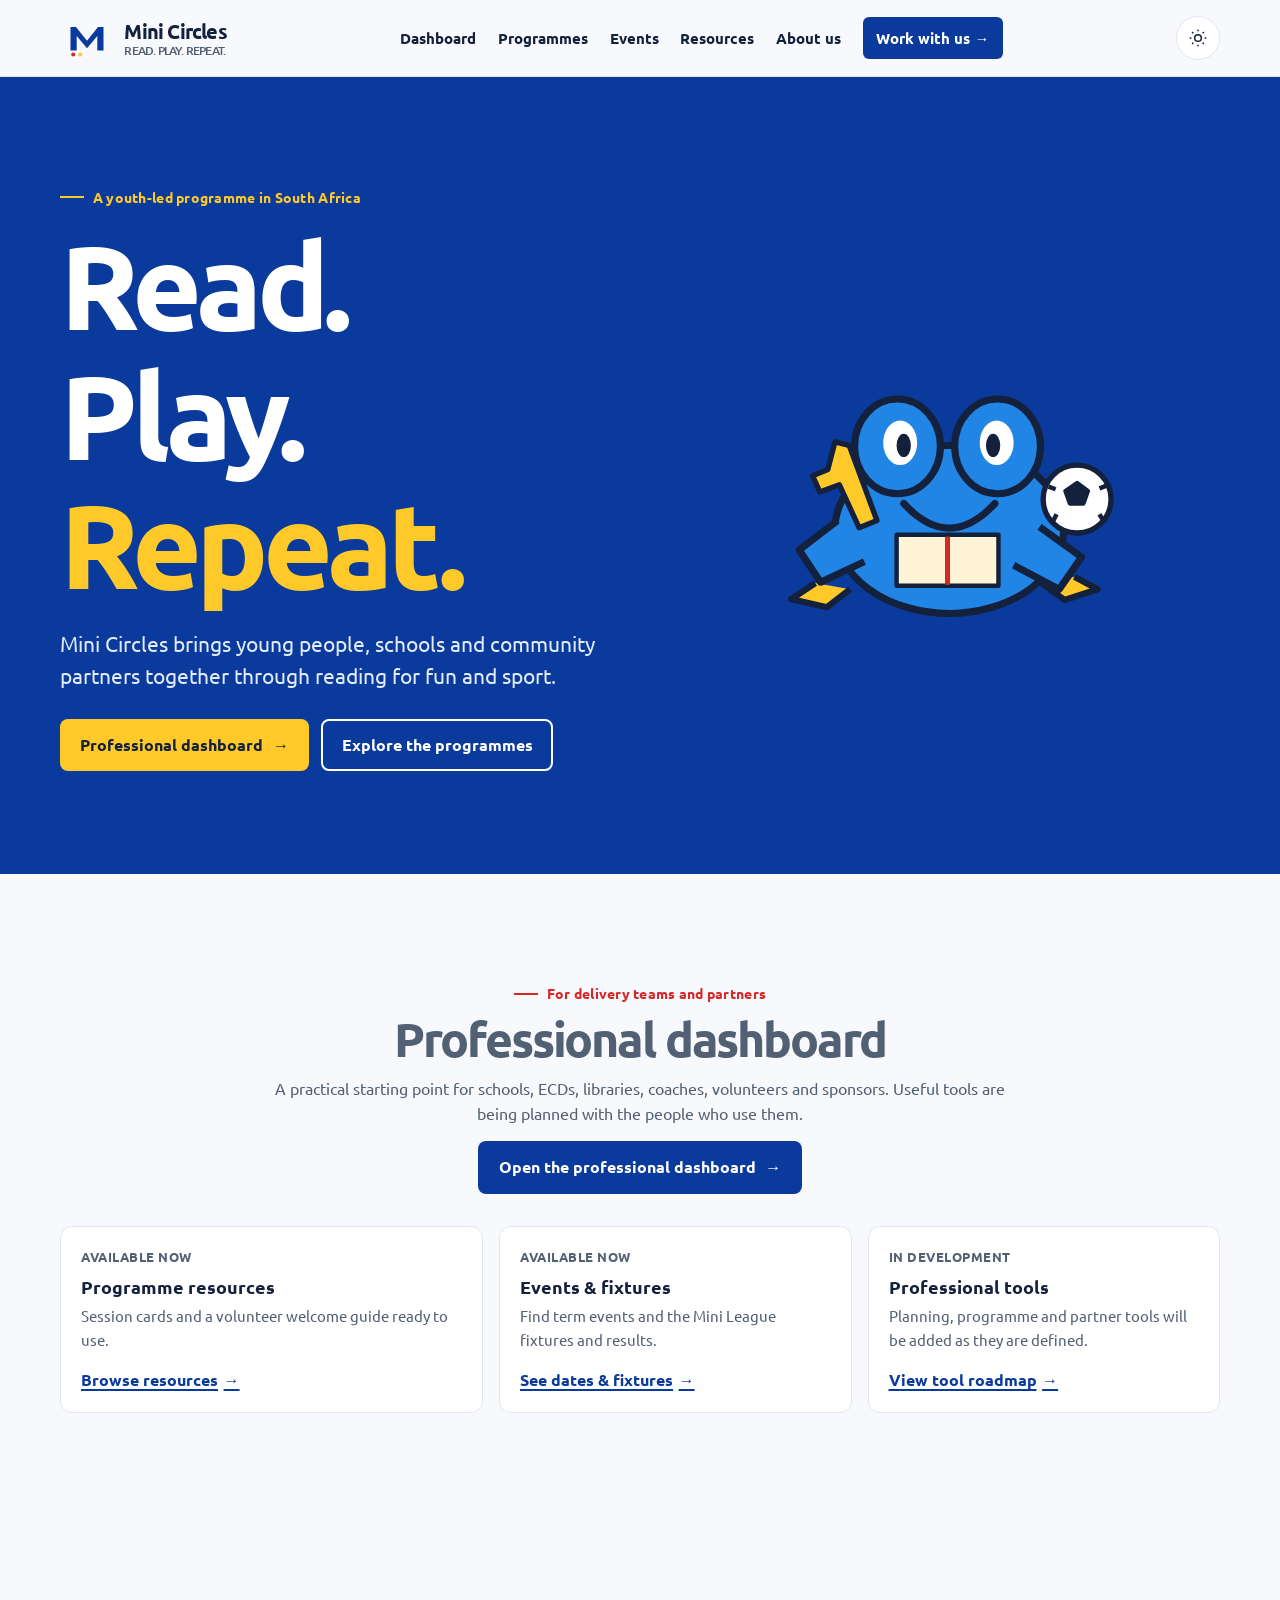
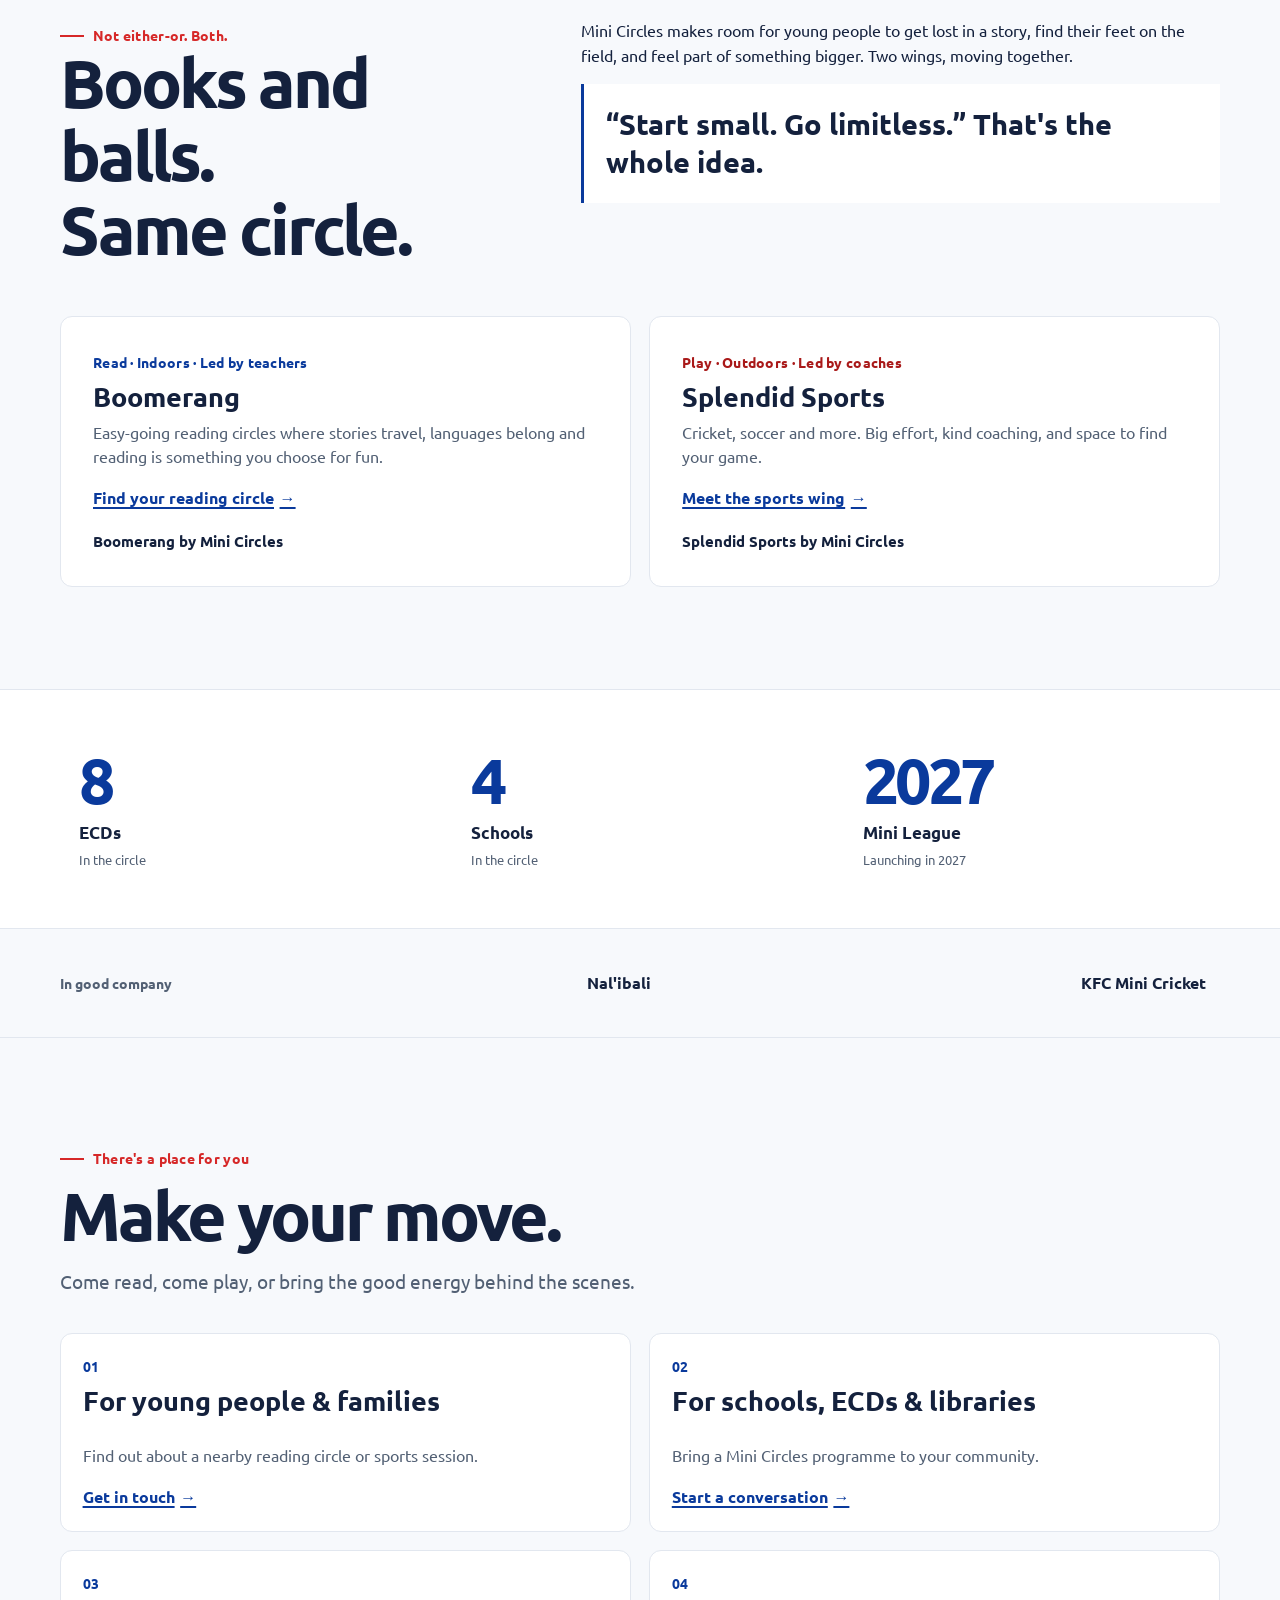
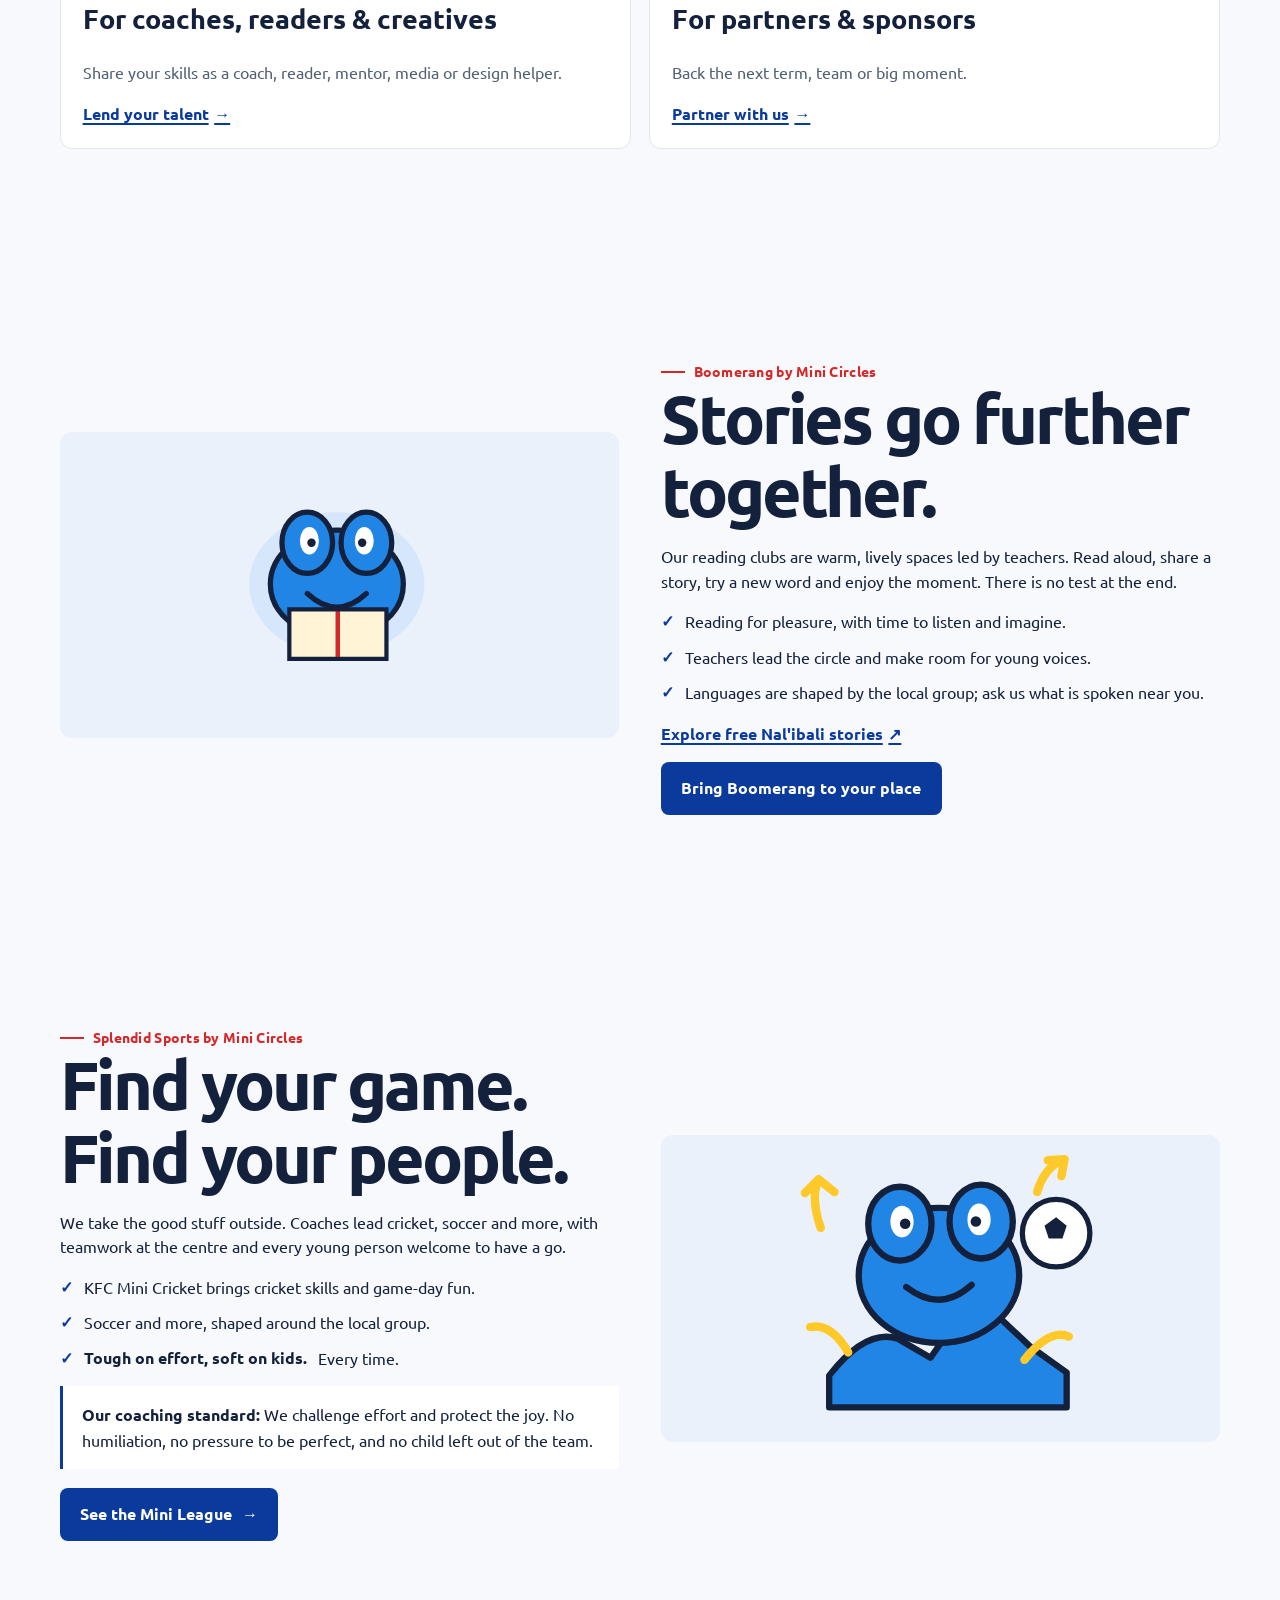
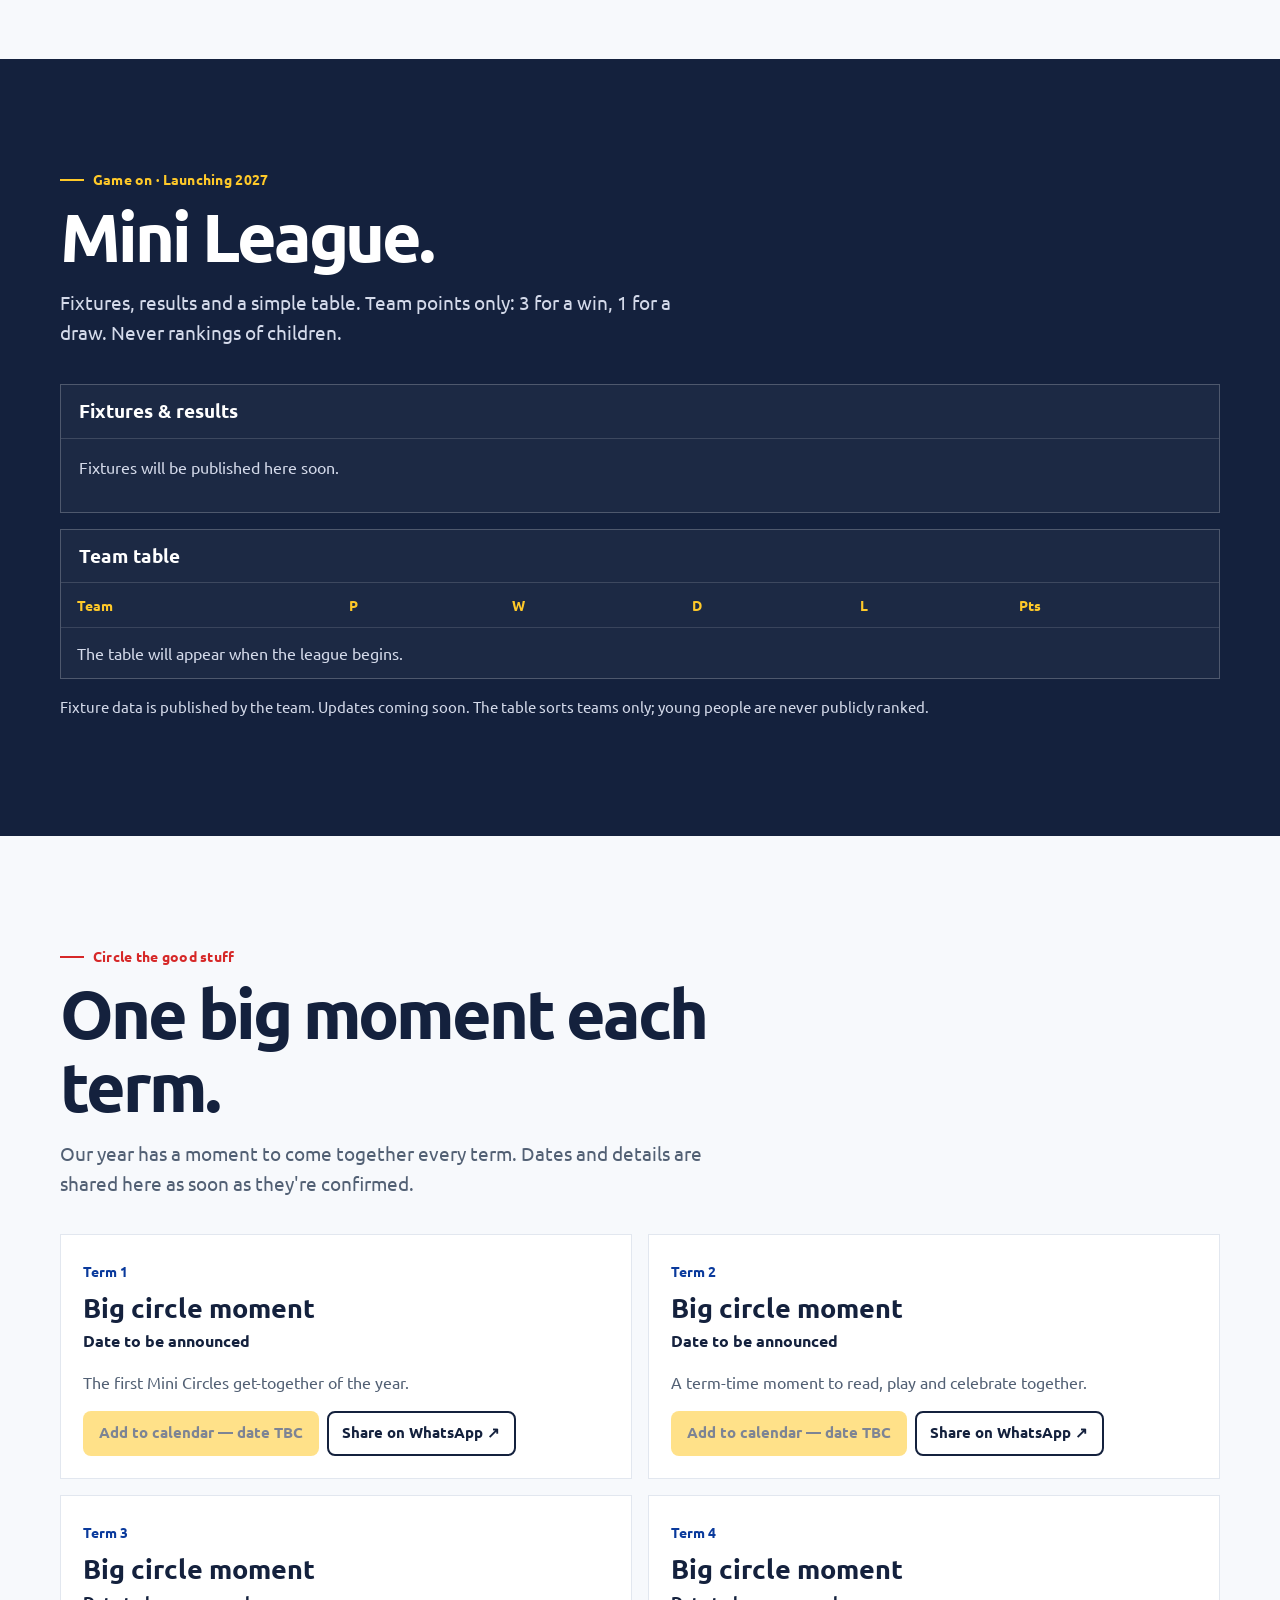
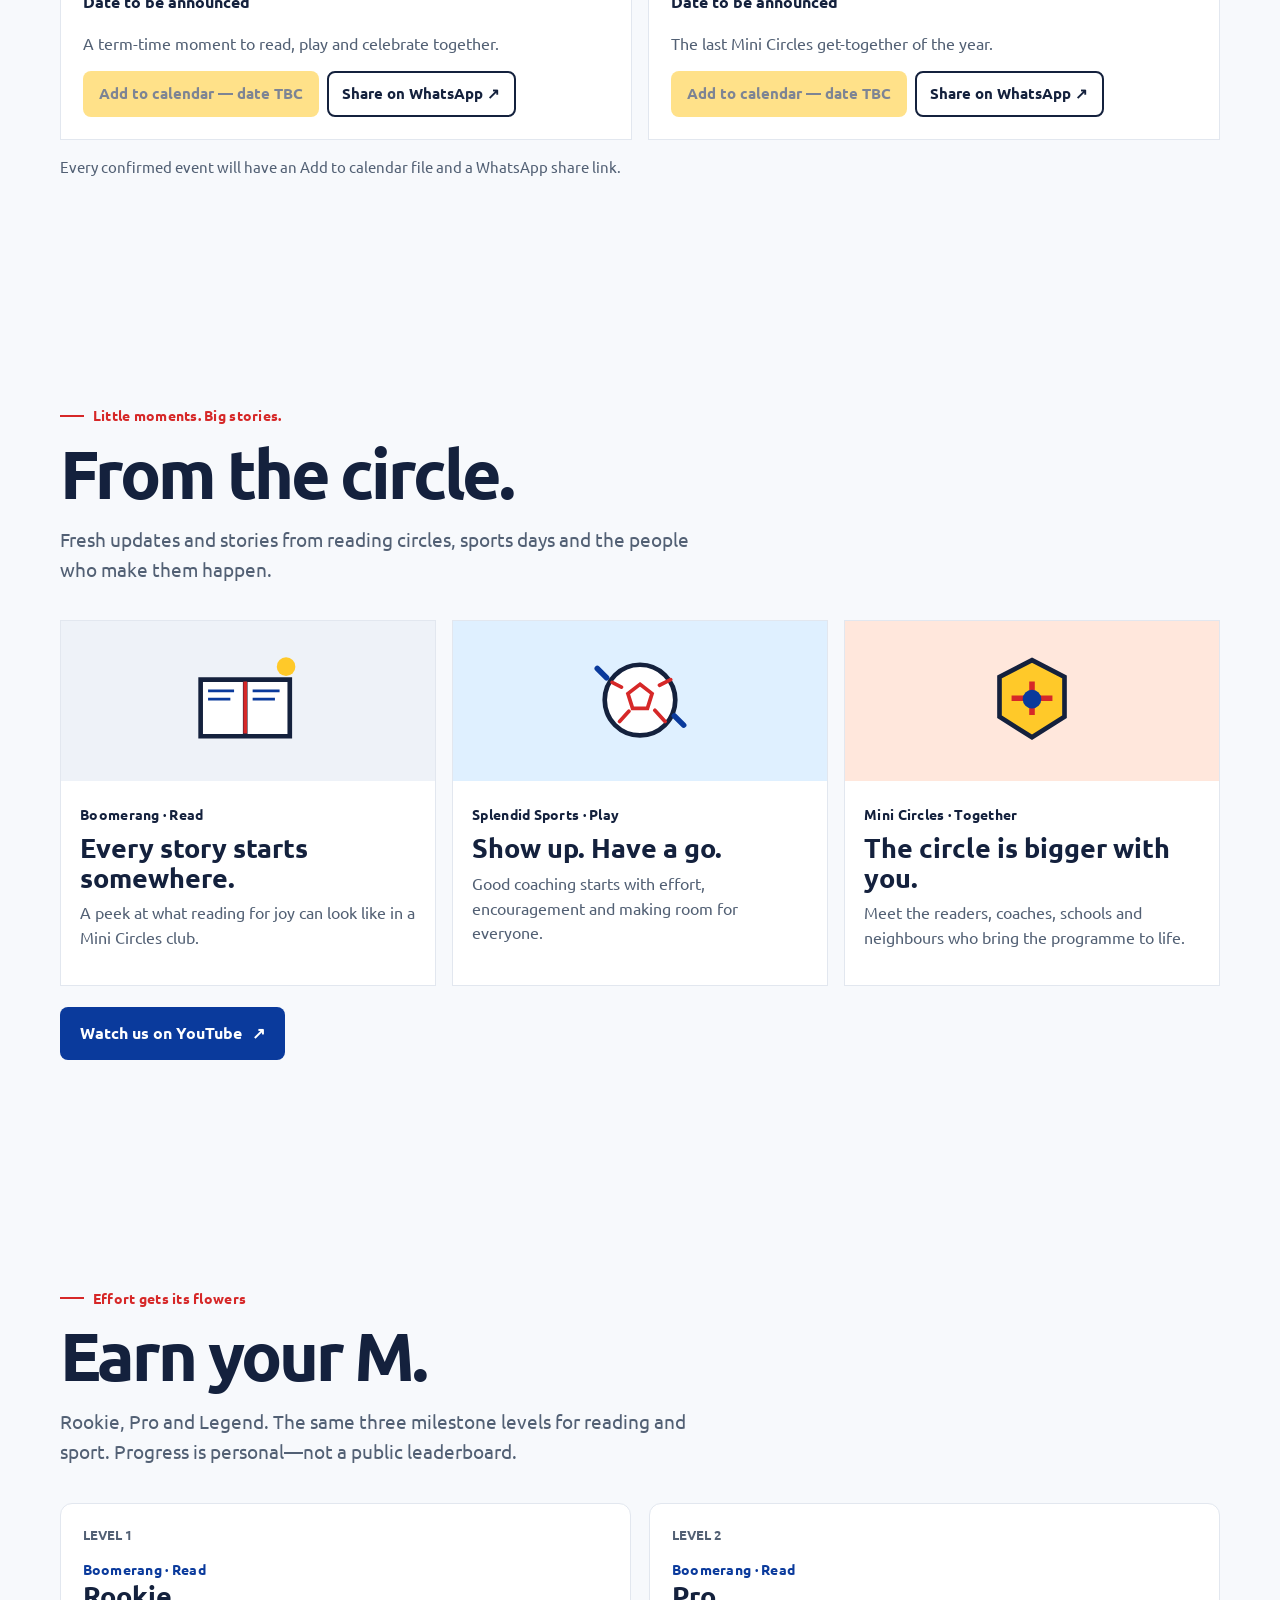
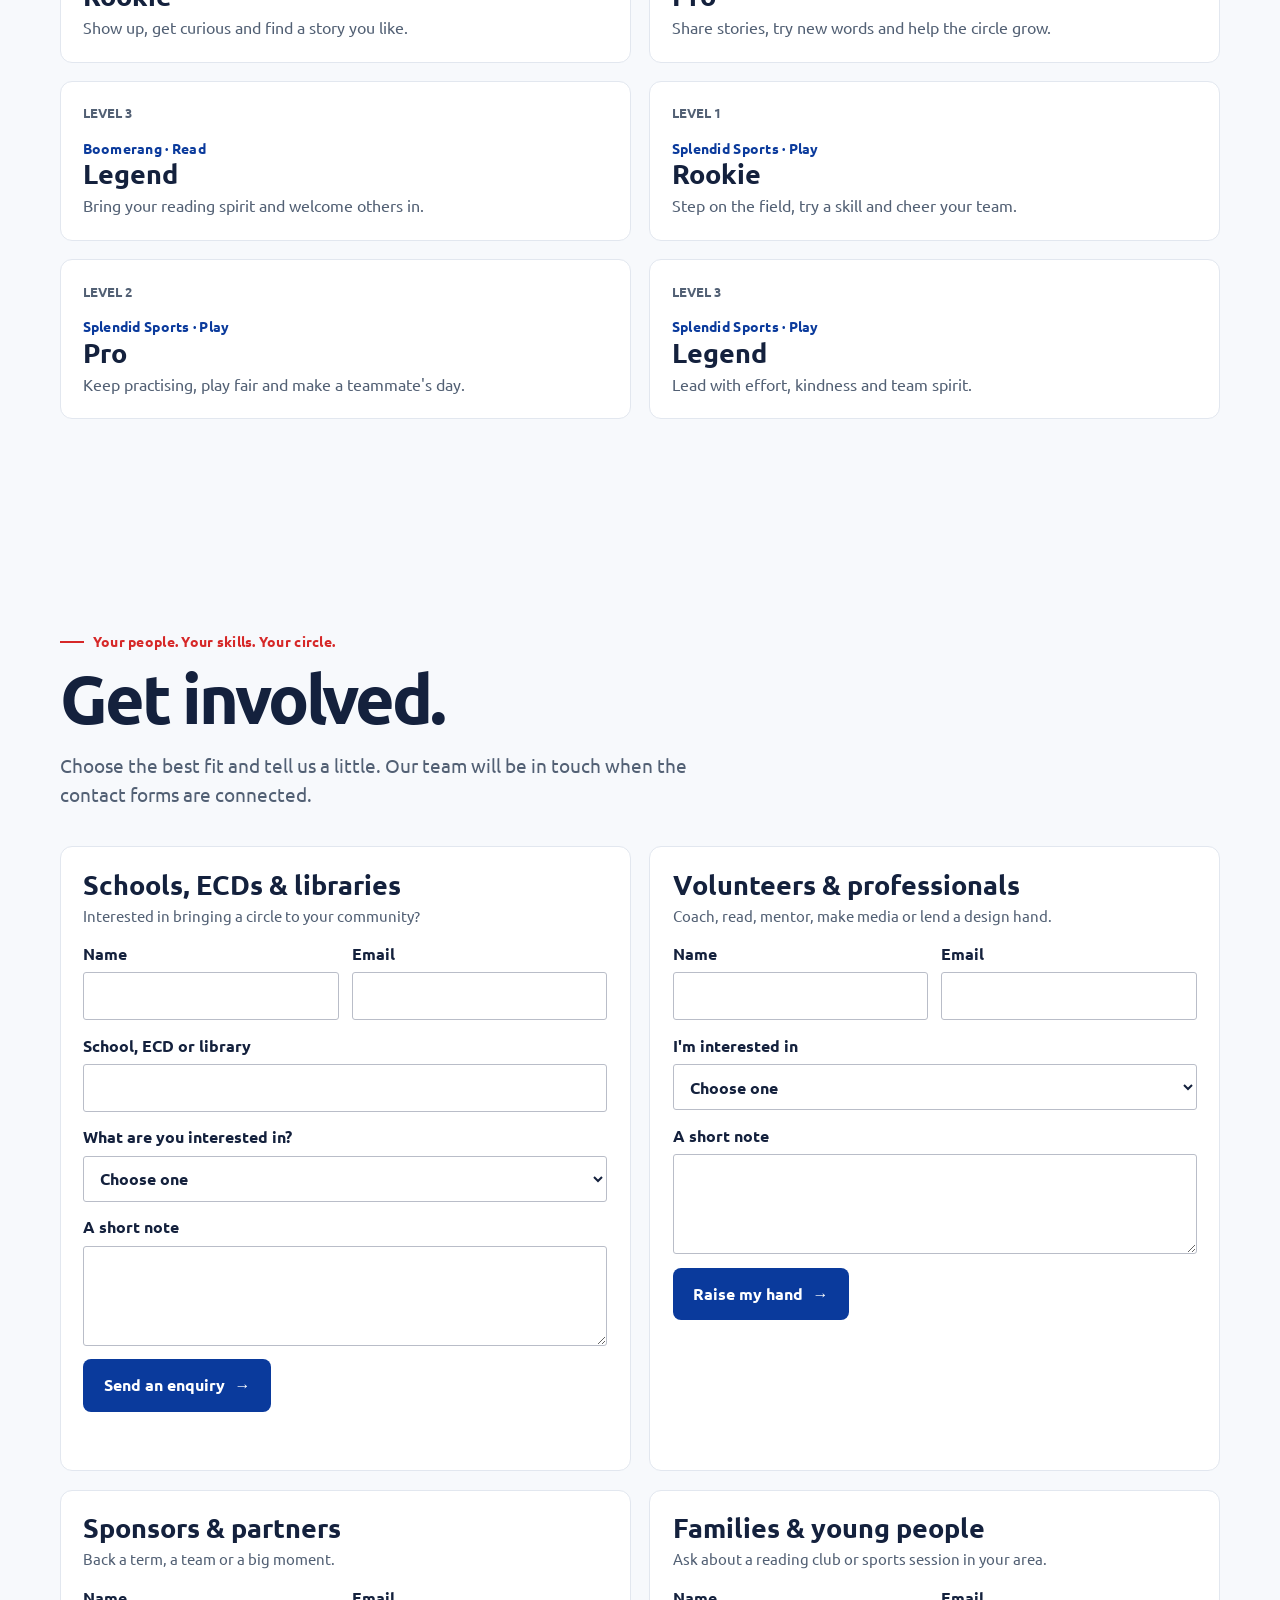
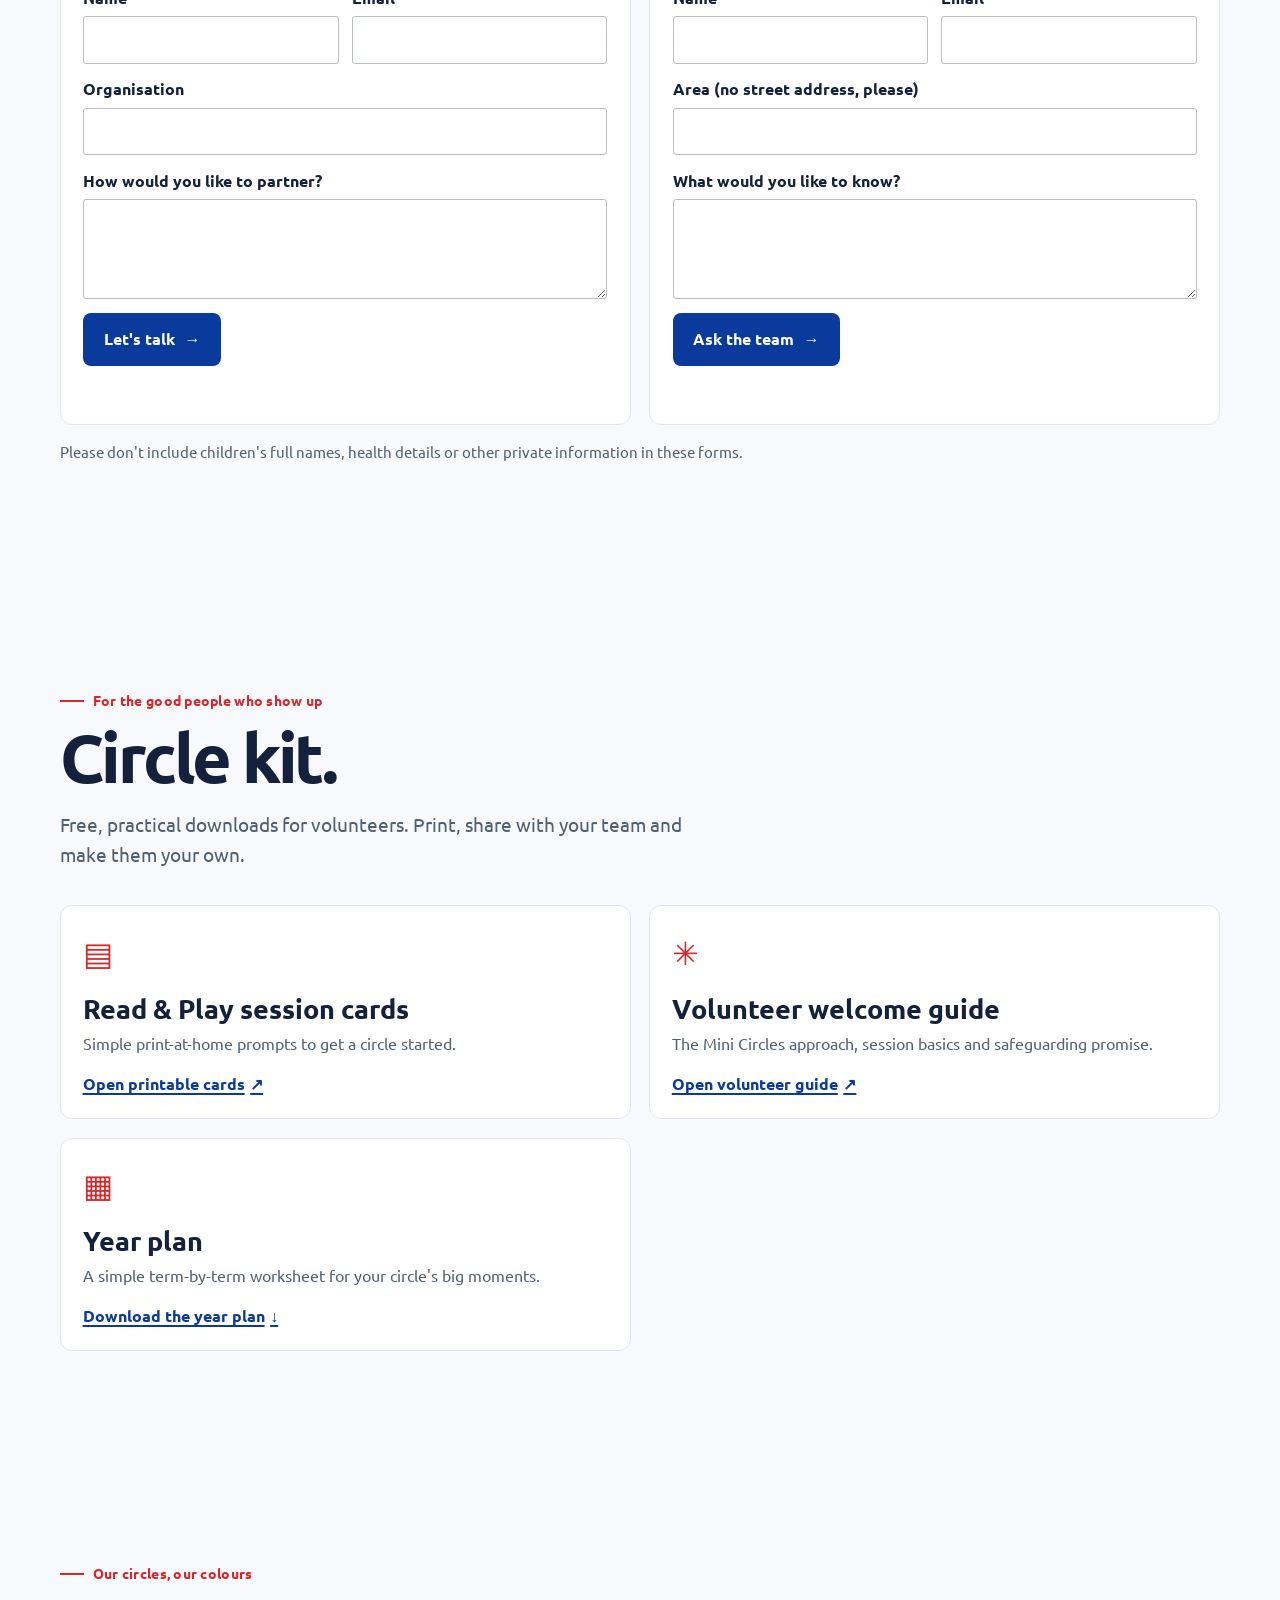
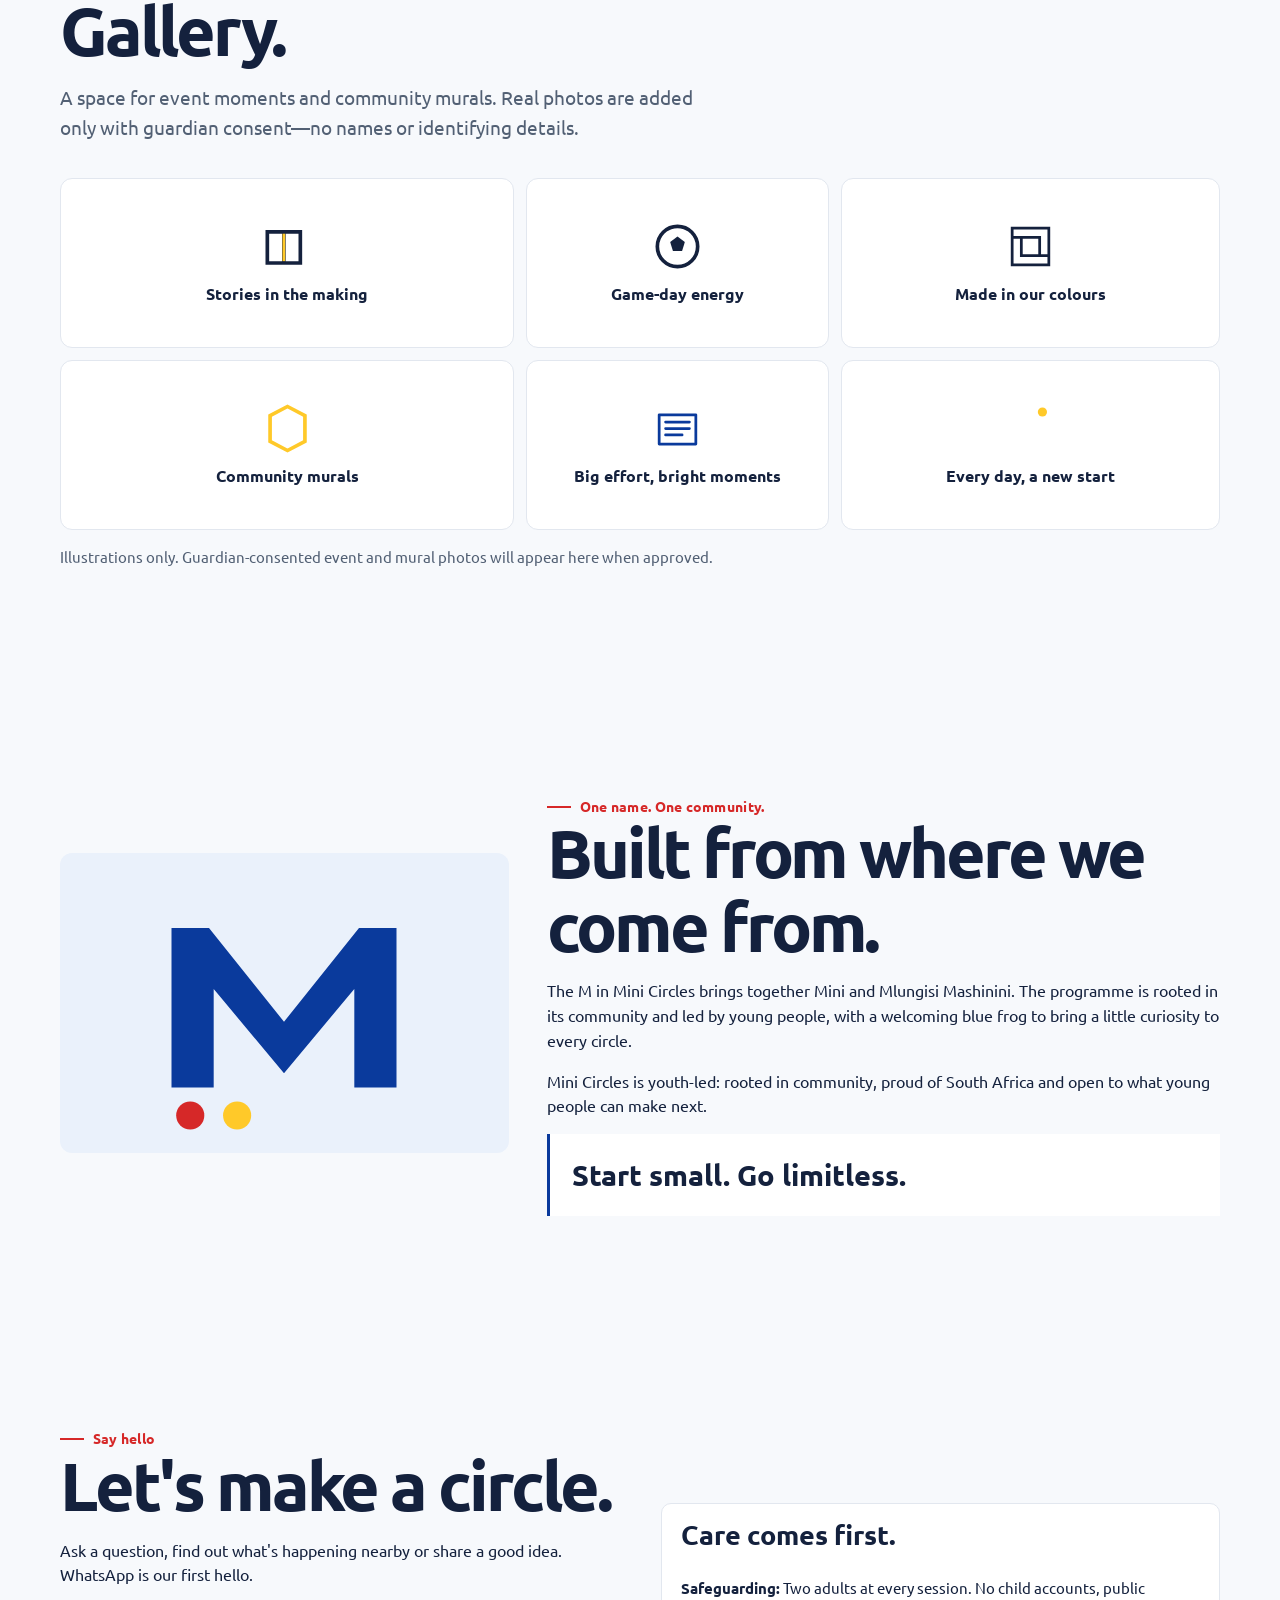
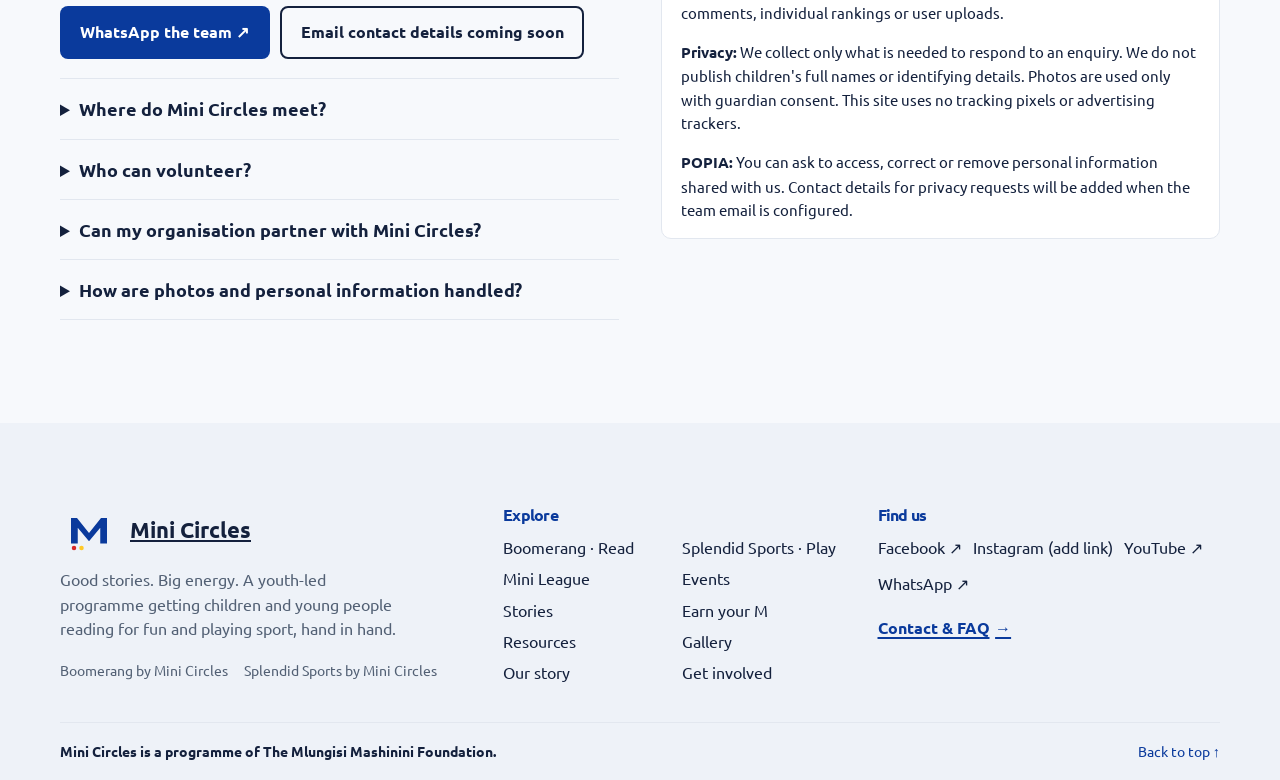
==== commit 3d953076: "index.html" ====
--- a/index.html
+++ b/index.html
@@ -17,23 +17,21 @@
   <link rel="icon" href="/mini-circle-logo.svg" type="image/svg+xml">
   <link rel="preconnect" href="https://fonts.googleapis.com">
   <link rel="preconnect" href="https://fonts.gstatic.com" crossorigin>
-  <link href="https://fonts.googleapis.com/css2?family=Ubuntu+Condensed&family=Ubuntu:wght@400;500;600;700;800&display=swap" rel="stylesheet">
+  <link href="https://fonts.googleapis.com/css2?family=Ubuntu:wght@400;500;600;700;800&display=swap" rel="stylesheet">
   <style>
     :root {
       color-scheme: light;
       --blue: #0A3A9C;
       --red: #D62828;
       --yellow: #FFC929;
-      --cream: #FFF4D6;
       --ink: #14213D;
-      --paper: #fffdf8;
+      --paper: #f7f9fc;
       --surface: #fff;
-      --muted: #536079;
-      --line: #e4e0d4;
+      --muted: #526074;
+      --line: #e2e7ef;
       --green: #176c4b;
       --shadow: 0 16px 42px #14213d12;
       --sans: "Ubuntu", Arial, sans-serif;
-      --condensed: "Ubuntu Condensed", "Arial Narrow", sans-serif;
       font-family: var(--sans);
       scroll-behavior: smooth;
       scroll-padding-top: 6rem;
@@ -50,9 +48,9 @@
     .skip-link { position: fixed; top: .5rem; left: .5rem; z-index: 100; padding: .7rem 1rem; transform: translateY(-160%); background: var(--yellow); color: var(--ink); font-weight: 700; }
     .skip-link:focus { transform: none; }
     .wrap { width: min(1160px, calc(100% - 2.5rem)); margin-inline: auto; }
-    .eyebrow, .label, .tag { font: 1rem var(--condensed); letter-spacing: .09em; text-transform: uppercase; }
+    .eyebrow, .label, .tag { font: 700 .85rem/1.3 var(--sans); letter-spacing: .02em; }
     .eyebrow { display: inline-flex; align-items: center; gap: .55rem; color: var(--red); font-weight: 700; }
-    .eyebrow::before { content: ""; width: 1.8rem; height: .55rem; background: repeating-linear-gradient(135deg,var(--red) 0 5px,transparent 5px 9px); }
+    .eyebrow::before { content: ""; width: 1.5rem; height: 2px; background: currentColor; }
     h1, h2, h3, p { margin-top: 0; }
     h1, h2, h3 { line-height: 1.08; }
     h1, h2 { letter-spacing: -.045em; }
@@ -63,7 +61,7 @@
     .section-head { max-width: 760px; margin-bottom: 2.25rem; }
     .section-head p { max-width: 650px; color: var(--muted); font-size: clamp(1.05rem, 2vw, 1.2rem); }
     .section-head h2 { margin-block: .65rem 1rem; }
-    .btn { display: inline-flex; min-height: 48px; align-items: center; justify-content: center; gap: .6rem; padding: .75rem 1.15rem; border: 2px solid transparent; border-radius: 5px; background: var(--yellow); color: var(--ink); font-weight: 800; text-decoration: none; transition: transform .15s ease, background .15s ease; }
+    .btn { display: inline-flex; min-height: 48px; align-items: center; justify-content: center; gap: .6rem; padding: .75rem 1.15rem; border: 2px solid transparent; border-radius: 8px; background: var(--yellow); color: var(--ink); font-weight: 800; text-decoration: none; transition: transform .15s ease, background .15s ease; }
     .btn:hover { transform: translateY(-2px); background: #ffda66; }
     .btn-blue { background: var(--blue); color: #fff; }
     .btn-blue:hover { background: #082f7f; }
@@ -72,23 +70,21 @@
     .btn-small { min-height: 42px; padding: .55rem .85rem; font-size: .95rem; }
     .text-link { display: inline-flex; align-items: center; gap: .35rem; color: var(--blue); font-weight: 700; text-decoration-thickness: 2px; text-underline-offset: 3px; }
     .text-link:hover { color: var(--red); }
-    .band { height: 13px; background: repeating-linear-gradient(135deg,var(--red) 0 12px,var(--yellow) 12px 24px,var(--blue) 24px 36px,var(--cream) 36px 48px); }
     .site-header { position: sticky; top: 0; z-index: 20; border-bottom: 1px solid #14213d17; background: color-mix(in srgb, var(--paper) 94%, transparent); backdrop-filter: blur(14px); }
     .header-row { display: flex; min-height: 76px; align-items: center; justify-content: space-between; gap: 1rem; }
     .brand { display: inline-flex; align-items: center; gap: .65rem; flex: 0 0 auto; color: var(--ink); font-size: 1.25rem; font-weight: 800; letter-spacing: -.04em; text-decoration: none; }
     .brand img { width: 54px; height: 44px; }
-    .brand small { display: block; margin-top: -.3rem; color: var(--muted); font: .75rem var(--condensed); letter-spacing: .12em; }
+    .brand small { display: block; margin-top: -.3rem; color: var(--muted); font-size: .72rem; font-weight: 500; }
     .nav { display: flex; align-items: center; gap: clamp(.6rem, 1.7vw, 1.4rem); }
     .nav a { padding-block: .5rem; color: var(--ink); font-size: .92rem; font-weight: 700; text-decoration: none; }
     .nav a:hover { color: var(--red); }
-    .nav .nav-cta { padding: .6rem .85rem; border-radius: 4px; background: var(--blue); color: #fff; }
+    .nav .nav-cta { padding: .6rem .85rem; border-radius: 6px; background: var(--blue); color: #fff; }
     .nav .nav-cta:hover { background: #082f7f; }
     .header-actions { display: flex; align-items: center; gap: .55rem; }
     .icon-btn, .menu-btn { display: inline-grid; width: 44px; height: 44px; place-items: center; border: 1px solid var(--line); border-radius: 50%; background: var(--surface); cursor: pointer; }
     .menu-btn { display: none; border-radius: 4px; }
     .icon-btn svg, .menu-btn svg { width: 20px; height: 20px; }
     .hero { position: relative; overflow: hidden; padding-block: clamp(3.5rem, 8vw, 7rem); background: var(--blue); color: #fff; }
-    .hero::after { position: absolute; right: -5rem; bottom: -7rem; width: min(45vw, 540px); aspect-ratio: 1; border: 2px solid #ffffff22; border-radius: 50%; box-shadow: 0 0 0 35px #ffffff0b,0 0 0 80px #ffffff08; content: ""; pointer-events: none; }
     .hero-grid { position: relative; z-index: 1; display: grid; grid-template-columns: 1.05fr .95fr; align-items: center; gap: 2rem; }
     .hero-copy { max-width: 700px; }
     .hero .eyebrow { color: var(--yellow); }
@@ -97,41 +93,42 @@
     .hero-copy > p { max-width: 560px; color: #e4ecff; font-size: clamp(1.1rem, 2.1vw, 1.3rem); }
     .hero-actions { display: flex; flex-wrap: wrap; gap: .75rem; margin-top: 1.7rem; }
     .hero-art { position: relative; min-height: 360px; display: grid; place-items: center; }
-    .hero-art::before { position: absolute; width: min(100%, 410px); aspect-ratio: 1; border: 2px solid #ffc92975; border-radius: 50%; box-shadow: 0 0 0 23px #ffc92916,0 0 0 47px #ffffff0b; content: ""; }
-    .hero-art svg { position: relative; width: min(100%, 460px); filter: drop-shadow(0 18px 18px #071e4c60); }
-    .hero-stamp { position: absolute; right: 1%; bottom: 5%; display: grid; width: 112px; height: 112px; align-content: center; transform: rotate(8deg); border: 3px solid var(--blue); border-radius: 50%; background: var(--yellow); color: var(--ink); font: 1.05rem/1.05 var(--condensed); text-align: center; text-transform: uppercase; }
-    .hero-stamp strong { display: block; font-size: 1.65rem; }
-    .hero-tape { position: absolute; top: 0; right: 8%; width: 17%; height: 9px; background: repeating-linear-gradient(90deg,var(--red) 0 15px,var(--yellow) 15px 30px); }
+    .hero-art svg { position: relative; width: min(100%, 420px); }
+    .professional-intro { max-width: 760px; margin: 0 auto 2rem; color: var(--muted); text-align: center; }
+    .professional-intro h2 { margin-block: .65rem; font-size: clamp(2rem, 4vw, 3rem); }
+    .dashboard-preview { display: grid; grid-template-columns: 1.2fr 1fr 1fr; gap: 1rem; }
+    .dashboard-card { display: flex; min-height: 175px; flex-direction: column; align-items: flex-start; padding: 1.25rem; border: 1px solid var(--line); border-radius: 12px; background: var(--surface); }
+    .dashboard-card h3 { margin-bottom: .5rem; font-size: 1.15rem; }
+    .dashboard-card p { flex: 1; margin-bottom: 1rem; color: var(--muted); font-size: .95rem; }
+    .dashboard-status { margin-bottom: .6rem; color: var(--muted); font-size: .8rem; font-weight: 700; text-transform: uppercase; letter-spacing: .04em; }
     .intro { display: grid; grid-template-columns: .85fr 1.15fr; gap: 3rem; align-items: start; }
-    .intro-note { padding: 1.6rem; border-left: 5px solid var(--red); background: var(--cream); }
+    .intro-note { padding: 1.4rem; border-left: 3px solid var(--blue); background: var(--surface); }
     .intro-note p { margin: 0; font-size: clamp(1.25rem, 2.8vw, 1.8rem); font-weight: 700; line-height: 1.3; }
     .wing-grid, .involvement-grid, .resource-grid, .level-grid { display: grid; grid-template-columns: repeat(2,minmax(0,1fr)); gap: 1.15rem; }
-    .wing-card { position: relative; min-height: 300px; overflow: hidden; padding: clamp(1.35rem, 3vw, 2rem); border: 1px solid var(--line); background: var(--surface); box-shadow: var(--shadow); }
-    .wing-card::after { position: absolute; right: -45px; bottom: -50px; width: 190px; height: 190px; border: 17px solid #0a3a9c16; border-radius: 50%; content: ""; }
-    .wing-card.sport::after { border-color: #d628281a; }
+    .wing-card { min-height: 260px; padding: clamp(1.35rem, 3vw, 2rem); border: 1px solid var(--line); border-radius: 12px; background: var(--surface); }
     .wing-card h3 { margin-block: .5rem; }
     .wing-card p { max-width: 500px; color: var(--muted); }
-    .wing-card .tag { display: inline-block; padding: .3rem .55rem; background: var(--cream); color: var(--blue); font-weight: 700; }
-    .wing-card.sport .tag { background: #ffe5dd; color: #a91919; }
-    .wing-lockup { display: block; margin-top: 1.2rem; color: var(--ink); font: 1.1rem var(--condensed); letter-spacing: .05em; text-transform: uppercase; }
-    .numbers { padding-block: 2.4rem; background: var(--cream); }
+    .wing-card .tag { display: inline-block; color: var(--blue); font-weight: 700; }
+    .wing-card.sport .tag { color: #a91919; }
+    .wing-lockup { display: block; margin-top: 1.2rem; color: var(--ink); font-size: .95rem; font-weight: 700; }
+    .numbers { padding-block: 2.4rem; border-block: 1px solid var(--line); background: var(--surface); }
     .numbers-grid { display: grid; grid-template-columns: repeat(3,1fr); gap: 1rem; }
-    .number { padding: 1.2rem; border-left: 3px solid var(--red); }
+    .number { padding: 1.2rem; }
     .number strong { display: block; color: var(--blue); font-size: clamp(2.4rem, 5vw, 4.4rem); font-weight: 800; letter-spacing: -.06em; line-height: 1; }
-    .number span { display: block; margin-top: .5rem; font: 1.2rem var(--condensed); letter-spacing: .04em; text-transform: uppercase; }
+    .number span { display: block; margin-top: .5rem; font-size: 1.05rem; font-weight: 700; }
     .number small { color: var(--muted); }
     .partners { padding-block: 2rem; border-bottom: 1px solid var(--line); }
     .partner-row { display: flex; flex-wrap: wrap; align-items: center; justify-content: space-between; gap: 1rem; }
-    .partner-row > span:first-child { color: var(--muted); font: 1rem var(--condensed); letter-spacing: .1em; text-transform: uppercase; }
-    .partner-name { padding: .6rem .9rem; border: 1px solid var(--line); background: var(--surface); font-weight: 800; }
+    .partner-row > span:first-child { color: var(--muted); font-size: .9rem; font-weight: 600; }
+    .partner-name { padding: .6rem .9rem; color: var(--ink); font-weight: 800; }
     .split { display: grid; grid-template-columns: 1fr 1fr; gap: 2.6rem; align-items: center; }
-    .split-visual { min-height: 320px; display: grid; place-items: center; overflow: hidden; background: var(--cream); }
-    .split-visual.blue { background: var(--blue); }
+    .split-visual { min-height: 300px; display: grid; place-items: center; overflow: hidden; border-radius: 12px; background: #eaf1fb; }
+    .split-visual.blue { background: #eaf1fb; }
     .split-visual svg { width: min(85%,380px); }
     .list-check { display: grid; gap: .65rem; padding: 0; list-style: none; }
     .list-check li { display: flex; gap: .7rem; align-items: flex-start; }
-    .list-check li::before { content: "✳"; flex: 0 0 auto; color: var(--red); font-weight: 800; }
-    .callout { padding: 1rem 1.2rem; border-left: 4px solid var(--yellow); background: #fff9e8; color: var(--ink); }
+    .list-check li::before { content: "✓"; flex: 0 0 auto; color: var(--blue); font-weight: 800; }
+    .callout { padding: 1rem 1.2rem; border-left: 3px solid var(--blue); background: var(--surface); color: var(--ink); }
     .callout p:last-child { margin-bottom: 0; }
     .dark-section { background: var(--ink); color: #fff; }
     .dark-section .section-head p { color: #d4daea; }
@@ -142,7 +139,7 @@
     .table-wrap { overflow-x: auto; }
     table { width: 100%; border-collapse: collapse; text-align: left; }
     th, td { padding: .8rem 1rem; border-bottom: 1px solid #ffffff20; white-space: nowrap; }
-    th { color: var(--yellow); font: 1rem var(--condensed); letter-spacing: .08em; text-transform: uppercase; }
+    th { color: var(--yellow); font: 600 .9rem var(--sans); }
     tr:last-child td { border-bottom: 0; }
     .empty-row { color: #d4daea; }
     .match-list { display: grid; }
@@ -153,7 +150,7 @@
     .league-foot { margin-top: 1rem; color: #d4daea; font-size: .95rem; }
     .event-grid { display: grid; grid-template-columns: repeat(2,minmax(0,1fr)); gap: 1rem; }
     .event-card { padding: 1.4rem; border: 1px solid var(--line); background: var(--surface); }
-    .event-card .term { display: inline-block; margin-bottom: .7rem; padding: .25rem .6rem; background: var(--cream); color: var(--blue); font: 1rem var(--condensed); letter-spacing: .07em; text-transform: uppercase; }
+    .event-card .term { display: inline-block; margin-bottom: .7rem; color: var(--blue); font-size: .9rem; font-weight: 700; }
     .event-card h3 { margin-bottom: .4rem; }
     .event-card p { color: var(--muted); }
     .event-date { display: block; margin-bottom: 1rem; font-weight: 700; }
@@ -161,40 +158,29 @@
     .btn:disabled { cursor: not-allowed; opacity: .55; transform: none; }
     .story-grid { display: grid; grid-template-columns: repeat(3,minmax(0,1fr)); gap: 1rem; }
     .story-card { overflow: hidden; border: 1px solid var(--line); background: var(--surface); }
-    .story-art { min-height: 160px; display: grid; place-items: center; background: var(--cream); }
+    .story-art { min-height: 160px; display: grid; place-items: center; background: #eef2f8; }
     .story-art svg { width: 130px; height: 120px; }
     .story-content { padding: 1.2rem; }
     .story-content h3 { margin-block: .5rem; }
     .story-content p { color: var(--muted); }
-    .level-card { position: relative; padding: 1.35rem; border: 2px solid var(--blue); background: var(--surface); }
-    .level-card:nth-child(2) { border-color: var(--red); }
-    .level-card:nth-child(3) { border-color: var(--yellow); }
-    .level-card:nth-child(4) { border-color: var(--red); }
-    .level-card:nth-child(5) { border-color: var(--yellow); }
-    .level-card:nth-child(6) { border-color: var(--blue); }
-    .level-card .patch { display: inline-grid; width: 53px; height: 53px; place-items: center; margin-bottom: .7rem; clip-path: polygon(50% 0,90% 18%,100% 63%,50% 100%,0 63%,10% 18%); background: var(--blue); color: #fff; font: 1.5rem var(--condensed); }
-    .level-card:nth-child(3n) .patch { background: var(--red); }
+    .level-card { padding: 1.35rem; border: 1px solid var(--line); border-radius: 12px; background: var(--surface); }
+    .level-number { display: block; margin-bottom: .7rem; color: var(--muted); font-size: .8rem; font-weight: 700; text-transform: uppercase; }
     .level-card h3 { margin-bottom: .3rem; }
     .level-card p { margin: 0; color: var(--muted); }
     .level-card .tag { color: var(--blue); }
-    .involvement-card { padding: 1.35rem; border: 1px solid var(--line); background: var(--surface); }
-    .involvement-card .card-letter { display: grid; width: 42px; height: 42px; place-items: center; margin-bottom: 1rem; background: var(--yellow); color: var(--ink); font: 1.5rem var(--condensed); }
+    .involvement-card { padding: 1.35rem; border: 1px solid var(--line); border-radius: 12px; background: var(--surface); }
+    .involvement-card .card-letter { display: block; margin-bottom: .6rem; color: var(--blue); font-size: .85rem; font-weight: 700; }
     .involvement-card p { color: var(--muted); }
-    .resource-card { display: flex; min-height: 200px; flex-direction: column; align-items: flex-start; padding: 1.35rem; border: 1px solid var(--line); background: var(--surface); }
+    .resource-card { display: flex; min-height: 200px; flex-direction: column; align-items: flex-start; padding: 1.35rem; border: 1px solid var(--line); border-radius: 12px; background: var(--surface); }
     .resource-card .resource-icon { margin-bottom: 1rem; color: var(--red); font-size: 2rem; }
     .resource-card h3 { margin-bottom: .5rem; }
     .resource-card p { flex: 1; color: var(--muted); }
     .gallery-grid { display: grid; grid-template-columns: 1.2fr .8fr 1fr; gap: .75rem; }
-    .gallery-tile { min-height: 170px; display: grid; align-content: center; justify-items: center; padding: 1rem; background: var(--blue); color: white; text-align: center; }
-    .gallery-tile:nth-child(2) { background: var(--red); }
-    .gallery-tile:nth-child(3) { background: var(--yellow); color: var(--ink); }
-    .gallery-tile:nth-child(4) { background: var(--ink); }
-    .gallery-tile:nth-child(5) { background: var(--cream); color: var(--ink); }
-    .gallery-tile:nth-child(6) { background: #176c4b; }
+    .gallery-tile { min-height: 170px; display: grid; align-content: center; justify-items: center; padding: 1rem; border: 1px solid var(--line); border-radius: 12px; background: var(--surface); color: var(--ink); text-align: center; }
     .gallery-tile svg { width: 55px; height: 55px; margin-bottom: .5rem; }
-    .gallery-tile span { font: 1.1rem var(--condensed); letter-spacing: .05em; text-transform: uppercase; }
+    .gallery-tile span { font-size: 1rem; font-weight: 700; }
     .story-origin { display: grid; grid-template-columns: .8fr 1.2fr; gap: 2.4rem; align-items: center; }
-    .origin-mark { display: grid; min-height: 290px; place-items: center; background: var(--blue); }
+    .origin-mark { display: grid; min-height: 240px; place-items: center; border-radius: 12px; background: #eaf1fb; }
     .origin-mark img { width: min(75%,300px); }
     .origin-mark .lettermark { width: min(75%,300px); }
     .faq { border-top: 1px solid var(--line); }
@@ -212,36 +198,37 @@
     .form-status.error { color: #a71919; }
     .form-status.success { color: var(--green); }
     .honeypot { position: absolute !important; width: 1px !important; height: 1px !important; overflow: hidden !important; clip: rect(0,0,0,0) !important; white-space: nowrap !important; }
-    .form-card { padding: 1.4rem; border: 1px solid var(--line); background: var(--surface); }
+    .form-card { padding: 1.4rem; border: 1px solid var(--line); border-radius: 12px; background: var(--surface); }
     .form-card h3 { margin-bottom: .35rem; }
     .contact-links { display: flex; flex-wrap: wrap; gap: .65rem; margin-block: 1.2rem; }
-    .privacy-box { padding: 1rem 1.2rem; border: 1px solid var(--line); background: var(--cream); font-size: .95rem; }
+    .privacy-box { padding: 1rem 1.2rem; border: 1px solid var(--line); border-radius: 10px; background: var(--surface); font-size: .95rem; }
     .privacy-box p:last-child { margin-bottom: 0; }
-    .site-footer { padding-top: 3rem; background: var(--ink); color: #fff; }
+    .site-footer { padding-top: 3rem; background: #eef2f8; color: var(--ink); }
     .footer-grid { display: grid; grid-template-columns: 1.2fr 1fr 1fr; gap: 2rem; padding-bottom: 2.3rem; }
     .footer-brand { display: flex; align-items: center; gap: .75rem; font-size: 1.35rem; font-weight: 800; }
     .footer-brand img { width: 58px; height: 48px; }
-    .footer-copy { max-width: 340px; margin-top: .8rem; color: #d4daea; }
-    .footer-title { margin-bottom: .75rem; color: var(--yellow); font: 1rem var(--condensed); letter-spacing: .1em; text-transform: uppercase; }
+    .footer-copy { max-width: 340px; margin-top: .8rem; color: var(--muted); }
+    .footer-title { margin-bottom: .75rem; color: var(--blue); font-size: 1rem; }
     .footer-links { display: grid; grid-template-columns: repeat(2,minmax(0,1fr)); gap: .4rem 1rem; }
-    .footer-links a, .social-links a { color: #fff; text-decoration: none; }
-    .footer-links a:hover, .social-links a:hover { color: var(--yellow); text-decoration: underline; }
+    .footer-links a, .social-links a { color: var(--ink); text-decoration: none; }
+    .footer-links a:hover, .social-links a:hover { color: var(--blue); text-decoration: underline; }
     .social-links { display: flex; flex-wrap: wrap; gap: .7rem; }
-    .footer-lockups { display: flex; flex-wrap: wrap; gap: .6rem; margin-top: 1.1rem; }
-    .footer-lockup { padding: .45rem .65rem; border: 1px solid #ffffff43; font: 1rem var(--condensed); letter-spacing: .04em; text-transform: uppercase; }
-    .foundation-line { padding-block: 1.1rem; border-top: 1px solid #ffffff2a; color: #d4daea; font-size: .9rem; }
-    .foundation-line strong { color: #fff; }
-    .back-top { float: right; color: var(--yellow); text-decoration: none; }
+    .footer-lockups { display: flex; flex-wrap: wrap; gap: .5rem 1rem; margin-top: 1.1rem; }
+    .footer-lockup { color: var(--muted); font-size: .9rem; }
+    .foundation-line { padding-block: 1.1rem; border-top: 1px solid var(--line); color: var(--muted); font-size: .9rem; }
+    .foundation-line strong { color: var(--ink); }
+    .back-top { float: right; color: var(--blue); text-decoration: none; }
     .sr-only { position: absolute; width: 1px; height: 1px; padding: 0; margin: -1px; overflow: hidden; clip: rect(0,0,0,0); white-space: nowrap; border: 0; }
     [data-theme="dark"] { color-scheme: dark; --paper: #111a2c; --surface: #18253b; --ink: #f4f5fa; --muted: #c0c9dc; --line: #34425b; --cream: #332c1a; --shadow: 0 16px 42px #0004; }
     [data-theme="dark"] .brand, [data-theme="dark"] .nav a { color: var(--ink); }
     [data-theme="dark"] .nav .nav-cta { color: #fff; }
     [data-theme="dark"] .intro-note, [data-theme="dark"] .callout, [data-theme="dark"] .privacy-box { color: var(--ink); }
-    [data-theme="dark"] .numbers { background: #282d3a; }
+    [data-theme="dark"] .numbers { background: var(--surface); }
     [data-theme="dark"] .number strong { color: #a9c3ff; }
     [data-theme="dark"] .partner-name { color: var(--ink); }
-    [data-theme="dark"] .wing-card .tag, [data-theme="dark"] .event-card .term { background: #293657; color: #d8e4ff; }
-    [data-theme="dark"] .wing-card.sport .tag { background: #4a292c; color: #ffd4cb; }
+    [data-theme="dark"] .site-footer { background: #18253b; color: var(--ink); }
+    [data-theme="dark"] .footer-title, [data-theme="dark"] .back-top { color: #b4cbff; }
+    [data-theme="dark"] .split-visual, [data-theme="dark"] .origin-mark { background: #243450; }
     @media (max-width: 960px) {
       .nav { gap: .55rem; }
       .nav a { font-size: .84rem; }
@@ -260,10 +247,8 @@
       .hero-grid, .intro, .split, .story-origin { grid-template-columns: 1fr; }
       .hero { padding-block: 3.4rem 4rem; }
       .hero-art { min-height: 260px; }
-      .hero-art::before { width: 240px; }
       .hero-art svg { width: min(100%,320px); }
-      .hero-stamp { right: 8%; width: 85px; height: 85px; font-size: .88rem; }
-      .hero-stamp strong { font-size: 1.35rem; }
+      .dashboard-preview { grid-template-columns: 1fr 1fr; }
       .wing-grid, .event-grid, .involvement-grid { grid-template-columns: 1fr; }
       .numbers-grid { gap: .25rem; }
       .number { padding: .8rem .55rem; }
@@ -292,6 +277,9 @@
       .footer-grid { grid-template-columns: 1fr; }
       .footer-grid > :first-child { grid-column: auto; }
     }
+    @media (max-width: 540px) {
+      .dashboard-preview { grid-template-columns: 1fr; }
+    }
     @media (prefers-reduced-motion: reduce) {
       *, *::before, *::after { scroll-behavior: auto !important; animation-duration: .01ms !important; animation-iteration-count: 1 !important; transition-duration: .01ms !important; }
     }
@@ -306,12 +294,12 @@
         <span>Mini Circles<small>READ. PLAY. REPEAT.</small></span>
       </a>
       <nav class="nav" id="site-nav" aria-label="Main navigation">
-        <a href="#read">Read</a>
-        <a href="#play">Play</a>
-        <a href="#league">Mini League</a>
+        <a href="/professionals/">Dashboard</a>
+        <a href="#programmes">Programmes</a>
         <a href="#events">Events</a>
-        <a href="#story">Our story</a>
-        <a href="#get-involved" class="nav-cta">Get involved <span aria-hidden="true">↗</span></a>
+        <a href="#resources">Resources</a>
+        <a href="#story">About us</a>
+        <a href="#get-involved" class="nav-cta">Work with us <span aria-hidden="true">→</span></a>
       </nav>
       <div class="header-actions">
         <button class="icon-btn" id="theme-toggle" type="button" aria-label="Switch to dark mode" title="Switch colour theme">
@@ -323,18 +311,16 @@
       </div>
     </div>
   </header>
-  <div class="band" aria-hidden="true"></div>
   <main id="main">
     <section class="hero" id="home">
-      <div class="hero-tape" aria-hidden="true"></div>
       <div class="wrap hero-grid">
         <div class="hero-copy">
           <span class="eyebrow">A youth-led programme in South Africa</span>
           <h1>Read.<br>Play.<br><span>Repeat.</span></h1>
-          <p>Good stories. Big energy. Mini Circles gets children and young people reading for fun and playing sport, hand in hand.</p>
+          <p>Mini Circles brings young people, schools and community partners together through reading for fun and sport.</p>
           <div class="hero-actions">
-            <a class="btn" href="#what-we-do">Find your circle <span aria-hidden="true">↓</span></a>
-            <a class="btn btn-outline" href="#get-involved">Join the team <span aria-hidden="true">↗</span></a>
+            <a class="btn" href="/professionals/">Professional dashboard <span aria-hidden="true">→</span></a>
+            <a class="btn btn-outline" href="#programmes">Explore the programmes</a>
           </div>
         </div>
         <div class="hero-art" aria-label="A blue frog with a book and a ball">
@@ -356,14 +342,26 @@
             <circle cx="375" cy="206" r="38" fill="#fff" stroke="#14213d" stroke-width="6"/>
             <path d="m375 188 12 9-5 14h-15l-5-14zm-24 7-8-3m57 2 8-3m-56 32-5 10m53-10 6 10" fill="#14213d" stroke="#14213d" stroke-width="5" stroke-linejoin="round"/>
             <path d="m96 173 8-31 16 4 31 84-20 8-22-48-22 8-8-18z" fill="#ffc929" stroke="#14213d" stroke-width="6" stroke-linejoin="round"/>
-            <path d="M88 131q-12-18-26-9m304-60q21-12 31 4" fill="none" stroke="#ffc929" stroke-width="8" stroke-linecap="round"/>
-            <path d="m337 82 11-20 12 18 22-4-10 20 13 15-23-1-12 18-6-22-22-7 20-9z" fill="#d62828"/>
           </svg>
-          <span class="hero-stamp"><strong>Two wings</strong><br>One big<br>circle</span>
-        </div>
-      </div>
-    </section>
-    <section class="section" id="what-we-do">
+        </div>
+      </div>
+    </section>
+    <section class="section" id="professional-dashboard" aria-labelledby="professional-dashboard-title">
+      <div class="wrap">
+        <div class="professional-intro">
+          <span class="eyebrow">For delivery teams and partners</span>
+          <h2 id="professional-dashboard-title">Professional dashboard</h2>
+          <p>A practical starting point for schools, ECDs, libraries, coaches, volunteers and sponsors. Useful tools are being planned with the people who use them.</p>
+          <a class="btn btn-blue" href="/professionals/">Open the professional dashboard <span aria-hidden="true">→</span></a>
+        </div>
+        <div class="dashboard-preview">
+          <article class="dashboard-card"><span class="dashboard-status">Available now</span><h3>Programme resources</h3><p>Session cards and a volunteer welcome guide ready to use.</p><a class="text-link" href="#resources">Browse resources <span aria-hidden="true">→</span></a></article>
+          <article class="dashboard-card"><span class="dashboard-status">Available now</span><h3>Events &amp; fixtures</h3><p>Find term events and the Mini League fixtures and results.</p><a class="text-link" href="#events">See dates &amp; fixtures <span aria-hidden="true">→</span></a></article>
+          <article class="dashboard-card"><span class="dashboard-status">In development</span><h3>Professional tools</h3><p>Planning, programme and partner tools will be added as they are defined.</p><a class="text-link" href="/professionals/">View tool roadmap <span aria-hidden="true">→</span></a></article>
+        </div>
+      </div>
+    </section>
+    <section class="section" id="programmes">
       <div class="wrap intro">
         <div>
           <span class="eyebrow">Not either-or. Both.</span>
@@ -420,11 +418,11 @@
         </div>
       </div>
     </section>
-    <section class="section" id="read" style="background:var(--cream)">
+    <section class="section" id="read">
       <div class="wrap split">
         <div class="split-visual" aria-hidden="true">
           <svg viewBox="0 0 360 290">
-            <circle cx="180" cy="135" r="100" fill="#0a3a9c"/>
+            <ellipse cx="177" cy="144" rx="83" ry="68" fill="#d6e6fb"/>
             <ellipse cx="177" cy="144" rx="63" ry="51" fill="#2185e5" stroke="#14213d" stroke-width="5"/>
             <ellipse cx="149" cy="105" rx="24" ry="29" fill="#2185e5" stroke="#14213d" stroke-width="5"/>
             <ellipse cx="205" cy="105" rx="24" ry="29" fill="#2185e5" stroke="#14213d" stroke-width="5"/>
@@ -433,7 +431,6 @@
             <path d="M149 153q28 26 56 0" fill="none" stroke="#14213d" stroke-width="5" stroke-linecap="round"/>
             <path d="M132 168h46v47h-46zm46 0h46v47h-46z" fill="#fff4d6" stroke="#14213d" stroke-width="4"/>
             <path d="M178 170v43" stroke="#d62828" stroke-width="4"/>
-            <path d="m64 79 9-25 12 20m200 4 8-18 11 19" fill="none" stroke="#ffc929" stroke-width="8" stroke-linecap="round"/>
           </svg>
         </div>
         <div>
@@ -521,7 +518,7 @@
         <p class="form-note" style="margin-top:1rem">Every confirmed event will have an Add to calendar file and a WhatsApp share link.</p>
       </div>
     </section>
-    <section class="section" id="stories" style="background:var(--cream)">
+    <section class="section" id="stories">
       <div class="wrap">
         <div class="section-head">
           <span class="eyebrow">Little moments. Big stories.</span>
@@ -541,19 +538,19 @@
         <div class="section-head">
           <span class="eyebrow">Effort gets its flowers</span>
           <h2>Earn your M.</h2>
-          <p>Rookie, Pro and Legend. The same three patch levels for reading and sport. Progress is personal—not a public leaderboard.</p>
+          <p>Rookie, Pro and Legend. The same three milestone levels for reading and sport. Progress is personal—not a public leaderboard.</p>
         </div>
         <div class="level-grid">
-          <article class="level-card"><span class="patch" aria-hidden="true">R</span><span class="tag">Boomerang · Read</span><h3>Rookie</h3><p>Show up, get curious and find a story you like.</p></article>
-          <article class="level-card"><span class="patch" aria-hidden="true">P</span><span class="tag">Boomerang · Read</span><h3>Pro</h3><p>Share stories, try new words and help the circle grow.</p></article>
-          <article class="level-card"><span class="patch" aria-hidden="true">L</span><span class="tag">Boomerang · Read</span><h3>Legend</h3><p>Bring your reading spirit and welcome others in.</p></article>
-          <article class="level-card"><span class="patch" aria-hidden="true">R</span><span class="tag">Splendid Sports · Play</span><h3>Rookie</h3><p>Step on the field, try a skill and cheer your team.</p></article>
-          <article class="level-card"><span class="patch" aria-hidden="true">P</span><span class="tag">Splendid Sports · Play</span><h3>Pro</h3><p>Keep practising, play fair and make a teammate's day.</p></article>
-          <article class="level-card"><span class="patch" aria-hidden="true">L</span><span class="tag">Splendid Sports · Play</span><h3>Legend</h3><p>Lead with effort, kindness and team spirit.</p></article>
-        </div>
-      </div>
-    </section>
-    <section class="section" id="get-involved" style="background:var(--cream)">
+          <article class="level-card"><span class="level-number">Level 1</span><span class="tag">Boomerang · Read</span><h3>Rookie</h3><p>Show up, get curious and find a story you like.</p></article>
+          <article class="level-card"><span class="level-number">Level 2</span><span class="tag">Boomerang · Read</span><h3>Pro</h3><p>Share stories, try new words and help the circle grow.</p></article>
+          <article class="level-card"><span class="level-number">Level 3</span><span class="tag">Boomerang · Read</span><h3>Legend</h3><p>Bring your reading spirit and welcome others in.</p></article>
+          <article class="level-card"><span class="level-number">Level 1</span><span class="tag">Splendid Sports · Play</span><h3>Rookie</h3><p>Step on the field, try a skill and cheer your team.</p></article>
+          <article class="level-card"><span class="level-number">Level 2</span><span class="tag">Splendid Sports · Play</span><h3>Pro</h3><p>Keep practising, play fair and make a teammate's day.</p></article>
+          <article class="level-card"><span class="level-number">Level 3</span><span class="tag">Splendid Sports · Play</span><h3>Legend</h3><p>Lead with effort, kindness and team spirit.</p></article>
+        </div>
+      </div>
+    </section>
+    <section class="section" id="get-involved">
       <div class="wrap">
         <div class="section-head">
           <span class="eyebrow">Your people. Your skills. Your circle.</span>
@@ -636,7 +633,7 @@
         </div>
       </div>
     </section>
-    <section class="section" id="gallery" style="background:var(--cream)">
+    <section class="section" id="gallery">
       <div class="wrap">
         <div class="section-head">
           <span class="eyebrow">Our circles, our colours</span>
@@ -648,7 +645,7 @@
           <div class="gallery-tile"><svg viewBox="0 0 60 60" aria-hidden="true"><circle cx="30" cy="30" r="22" fill="none" stroke="currentColor" stroke-width="4"/><path d="m30 19 8 6-3 10h-10l-3-10z" fill="currentColor"/></svg><span>Game-day energy</span></div>
           <div class="gallery-tile"><svg viewBox="0 0 60 60" aria-hidden="true"><path d="M10 10h40v40H10zm10 10h20v20H20zm-10 0h10m20 20h10m-30-20v20m20-20v20" fill="none" stroke="currentColor" stroke-width="3"/></svg><span>Made in our colours</span></div>
           <div class="gallery-tile"><svg viewBox="0 0 60 60" aria-hidden="true"><path d="M30 6 49 16v28L30 54 11 44V16z" fill="none" stroke="#ffc929" stroke-width="4"/><path d="M18 30h24M30 18v24" stroke="#fff" stroke-width="4"/></svg><span>Community murals</span></div>
-          <div class="gallery-tile"><svg viewBox="0 0 60 60" aria-hidden="true"><path d="m30 5 6 17 18 1-14 11 5 18-15-10-15 10 5-18L6 23l18-1z" fill="#d62828"/></svg><span>Big effort, bright patches</span></div>
+          <div class="gallery-tile"><svg viewBox="0 0 60 60" aria-hidden="true"><path d="M10 15h40v32H10zM17 23h26M17 30h26M17 37h18" fill="none" stroke="#0a3a9c" stroke-width="3" stroke-linecap="round" stroke-linejoin="round"/></svg><span>Big effort, bright moments</span></div>
           <div class="gallery-tile"><svg viewBox="0 0 60 60" aria-hidden="true"><path d="M8 45q14-27 27-13l8-16 10 6-4 25H8z" fill="none" stroke="#fff" stroke-width="4" stroke-linejoin="round"/><circle cx="43" cy="12" r="5" fill="#ffc929"/></svg><span>Every day, a new start</span></div>
         </div>
         <p class="form-note" style="margin-top:1rem">Illustrations only. Guardian-consented event and mural photos will appear here when approved.</p>
@@ -656,17 +653,17 @@
     </section>
     <section class="section" id="story">
       <div class="wrap story-origin">
-        <div class="origin-mark"><img src="/mini-circle-logo.svg" alt="Mini Circles red and yellow M arches"></div>
+        <div class="origin-mark"><img src="/mini-circle-logo.svg" alt="Mini Circles wordmark"></div>
         <div>
-          <span class="eyebrow">Two arches. One M.</span>
+          <span class="eyebrow">One name. One community.</span>
           <h2>Built from where we come from.</h2>
-          <p>The M in Mini Circles brings together Mini and Mlungisi Mashinini. Its two arches echo a welcome, a meeting place and a way forward. Red and yellow draw from the bold geometry and colour of Ndebele blankets; the blue frog brings a little curiosity to every circle.</p>
+          <p>The M in Mini Circles brings together Mini and Mlungisi Mashinini. The programme is rooted in its community and led by young people, with a welcoming blue frog to bring a little curiosity to every circle.</p>
           <p>Mini Circles is youth-led: rooted in community, proud of South Africa and open to what young people can make next.</p>
           <div class="intro-note"><p>Start small. Go limitless.</p></div>
         </div>
       </div>
     </section>
-    <section class="section" id="contact" style="background:var(--cream)">
+    <section class="section" id="contact">
       <div class="wrap split">
         <div>
           <span class="eyebrow">Say hello</span>
@@ -695,7 +692,6 @@
     </section>
   </main>
   <footer class="site-footer">
-    <div class="band" aria-hidden="true"></div>
     <div class="wrap footer-grid" style="padding-top:2.2rem">
       <div>
         <a class="footer-brand" href="#home"><img src="/mini-circle-logo.svg" alt=""><span>Mini Circles</span></a>
@@ -716,7 +712,7 @@
           <a href="https://www.youtube.com/@2MiniCircles" target="_blank" rel="noopener noreferrer">YouTube ↗</a>
           <a href="#contact" data-contact-channel="whatsapp">WhatsApp (add number)</a>
         </div>
-        <p style="margin-top:1.2rem"><a class="text-link" style="color:var(--yellow)" href="#contact">Contact &amp; FAQ <span aria-hidden="true">→</span></a></p>
+        <p style="margin-top:1.2rem"><a class="text-link" href="#contact">Contact &amp; FAQ <span aria-hidden="true">→</span></a></p>
       </div>
     </div>
     <div class="wrap foundation-line">
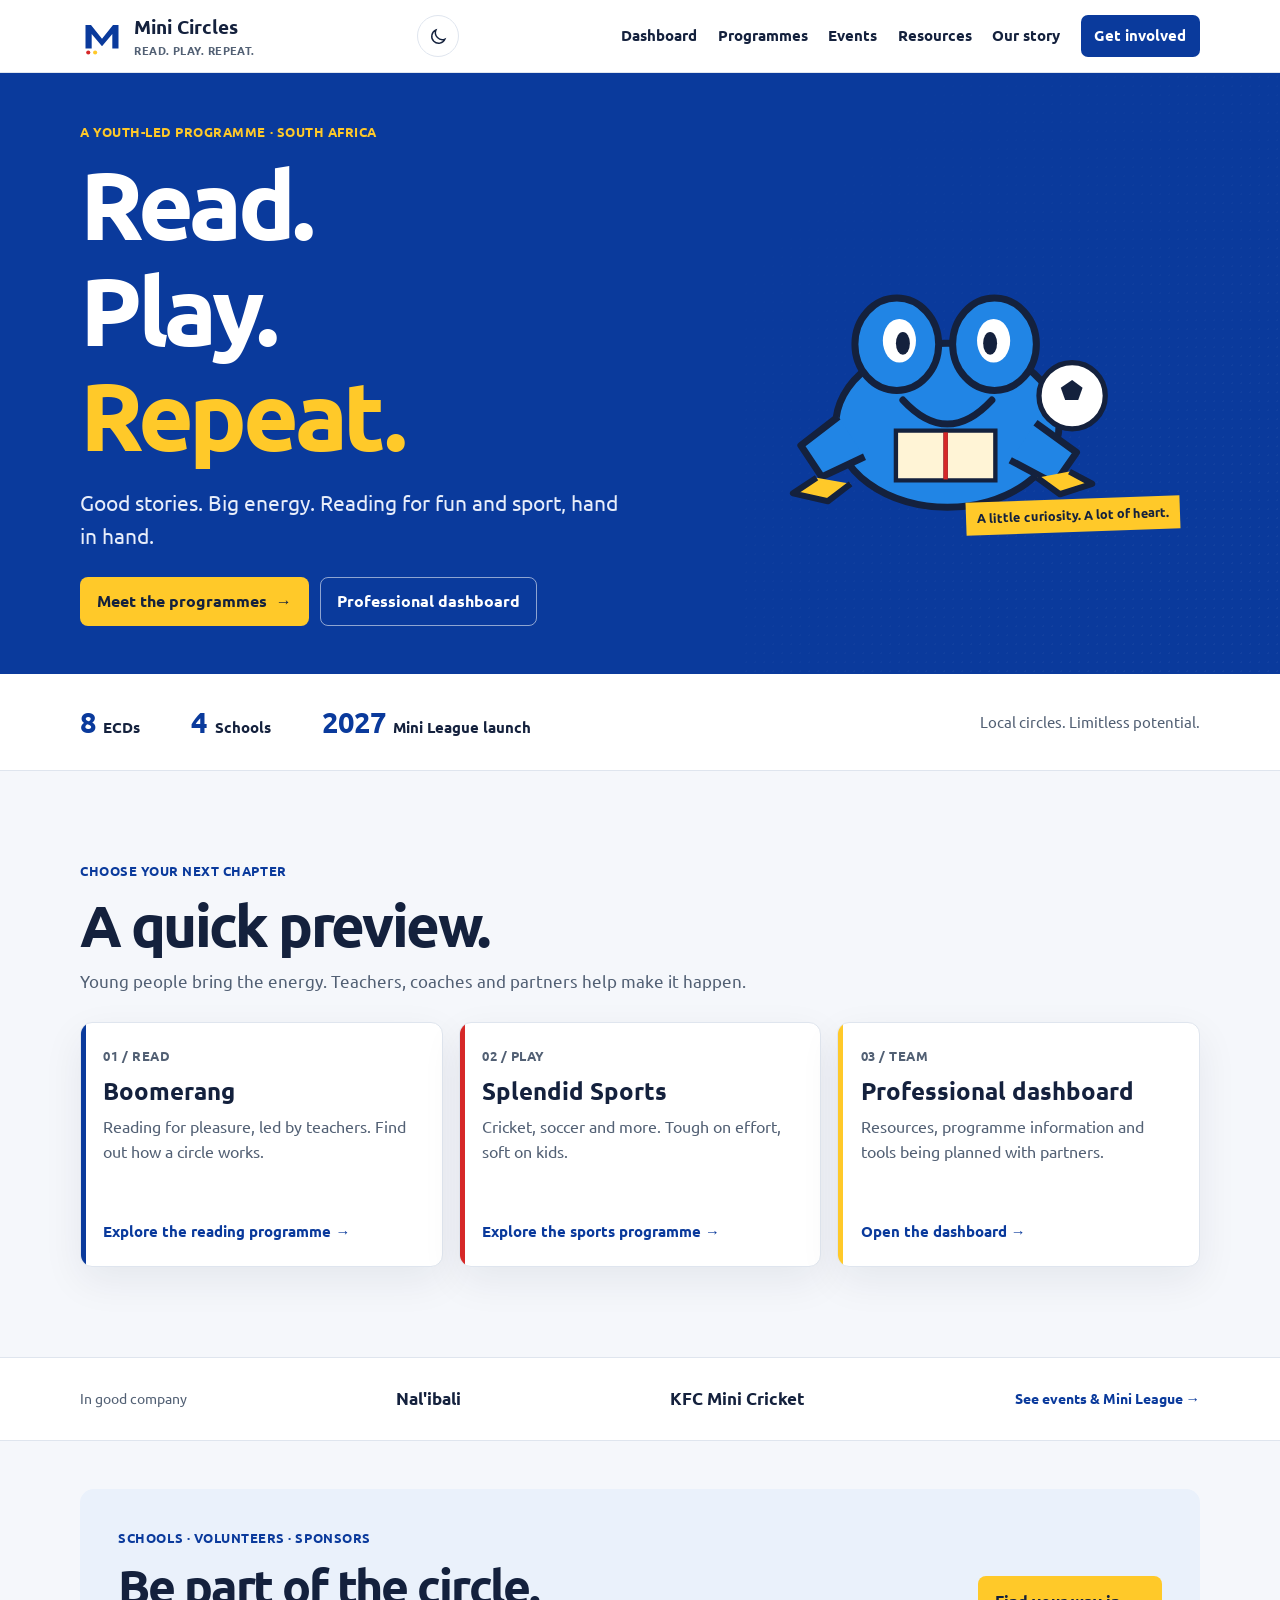
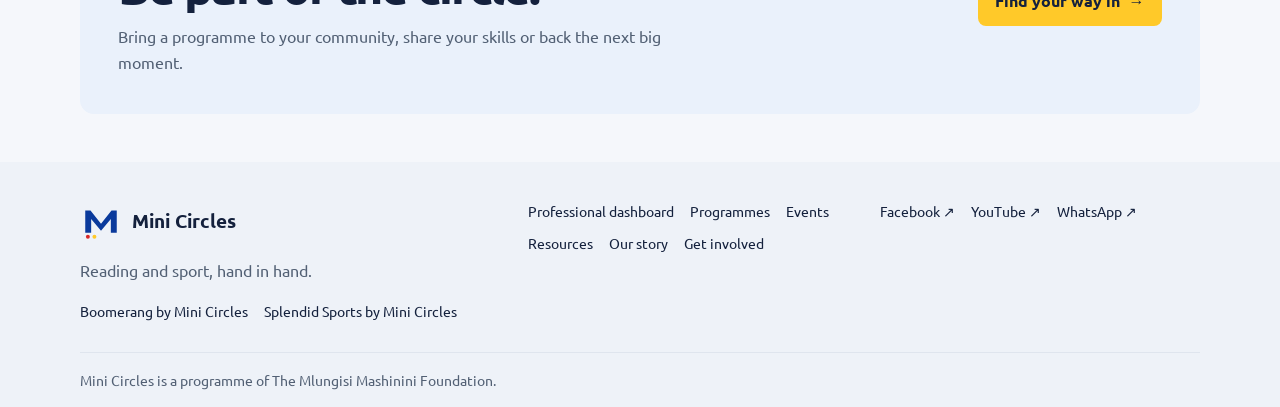
==== commit 5f08ebd8: "index.html" ====
--- a/index.html
+++ b/index.html
@@ -4,957 +4,122 @@
   <meta charset="utf-8">
   <meta name="viewport" content="width=device-width, initial-scale=1, viewport-fit=cover">
   <meta name="theme-color" content="#0A3A9C">
-  <meta name="description" content="Mini Circles gets children and young people reading for fun and playing sport, hand in hand. Read. Play. Repeat.">
+  <meta name="description" content="Mini Circles brings young people, schools and community partners together through reading for fun and sport. Read. Play. Repeat.">
   <meta property="og:type" content="website">
   <meta property="og:title" content="Mini Circles — Read. Play. Repeat.">
-  <meta property="og:description" content="A youth-led programme of The Mlungisi Mashinini Foundation. Reading and sport, hand in hand.">
+  <meta property="og:description" content="Reading and sport, hand in hand. A youth-led programme of The Mlungisi Mashinini Foundation.">
   <meta property="og:image" content="/mini-circles-social.svg">
   <meta name="twitter:card" content="summary_large_image">
-  <meta name="twitter:title" content="Mini Circles — Read. Play. Repeat.">
-  <meta name="twitter:description" content="Reading and sport, hand in hand. A youth-led programme of The Mlungisi Mashinini Foundation.">
-  <meta name="twitter:image" content="/mini-circles-social.svg">
   <title>Mini Circles — Read. Play. Repeat.</title>
   <link rel="icon" href="/mini-circle-logo.svg" type="image/svg+xml">
   <link rel="preconnect" href="https://fonts.googleapis.com">
   <link rel="preconnect" href="https://fonts.gstatic.com" crossorigin>
   <link href="https://fonts.googleapis.com/css2?family=Ubuntu:wght@400;500;600;700;800&display=swap" rel="stylesheet">
-  <style>
-    :root {
-      color-scheme: light;
-      --blue: #0A3A9C;
-      --red: #D62828;
-      --yellow: #FFC929;
-      --ink: #14213D;
-      --paper: #f7f9fc;
-      --surface: #fff;
-      --muted: #526074;
-      --line: #e2e7ef;
-      --green: #176c4b;
-      --shadow: 0 16px 42px #14213d12;
-      --sans: "Ubuntu", Arial, sans-serif;
-      font-family: var(--sans);
-      scroll-behavior: smooth;
-      scroll-padding-top: 6rem;
-    }
-    *, *::before, *::after { box-sizing: border-box; }
-    body { margin: 0; color: var(--ink); background: var(--paper); font: 400 1rem/1.55 var(--sans); }
-    ::selection { color: var(--ink); background: var(--yellow); }
-    a { color: inherit; }
-    button, input, select, textarea { font: inherit; }
-    button, a { -webkit-tap-highlight-color: transparent; }
-    button { color: inherit; }
-    img, svg { max-width: 100%; }
-    :focus-visible { outline: 3px solid var(--red); outline-offset: 4px; }
-    .skip-link { position: fixed; top: .5rem; left: .5rem; z-index: 100; padding: .7rem 1rem; transform: translateY(-160%); background: var(--yellow); color: var(--ink); font-weight: 700; }
-    .skip-link:focus { transform: none; }
-    .wrap { width: min(1160px, calc(100% - 2.5rem)); margin-inline: auto; }
-    .eyebrow, .label, .tag { font: 700 .85rem/1.3 var(--sans); letter-spacing: .02em; }
-    .eyebrow { display: inline-flex; align-items: center; gap: .55rem; color: var(--red); font-weight: 700; }
-    .eyebrow::before { content: ""; width: 1.5rem; height: 2px; background: currentColor; }
-    h1, h2, h3, p { margin-top: 0; }
-    h1, h2, h3 { line-height: 1.08; }
-    h1, h2 { letter-spacing: -.045em; }
-    h1 { font-size: clamp(3.2rem, 10vw, 7.5rem); }
-    h2 { margin-bottom: 1rem; font-size: clamp(2.25rem, 5.7vw, 4.25rem); }
-    h3 { font-size: clamp(1.3rem, 3vw, 1.7rem); }
-    .section { padding-block: clamp(4rem, 8vw, 7.5rem); }
-    .section-head { max-width: 760px; margin-bottom: 2.25rem; }
-    .section-head p { max-width: 650px; color: var(--muted); font-size: clamp(1.05rem, 2vw, 1.2rem); }
-    .section-head h2 { margin-block: .65rem 1rem; }
-    .btn { display: inline-flex; min-height: 48px; align-items: center; justify-content: center; gap: .6rem; padding: .75rem 1.15rem; border: 2px solid transparent; border-radius: 8px; background: var(--yellow); color: var(--ink); font-weight: 800; text-decoration: none; transition: transform .15s ease, background .15s ease; }
-    .btn:hover { transform: translateY(-2px); background: #ffda66; }
-    .btn-blue { background: var(--blue); color: #fff; }
-    .btn-blue:hover { background: #082f7f; }
-    .btn-outline { border-color: currentColor; background: transparent; color: inherit; }
-    .btn-outline:hover { background: #ffffff19; }
-    .btn-small { min-height: 42px; padding: .55rem .85rem; font-size: .95rem; }
-    .text-link { display: inline-flex; align-items: center; gap: .35rem; color: var(--blue); font-weight: 700; text-decoration-thickness: 2px; text-underline-offset: 3px; }
-    .text-link:hover { color: var(--red); }
-    .site-header { position: sticky; top: 0; z-index: 20; border-bottom: 1px solid #14213d17; background: color-mix(in srgb, var(--paper) 94%, transparent); backdrop-filter: blur(14px); }
-    .header-row { display: flex; min-height: 76px; align-items: center; justify-content: space-between; gap: 1rem; }
-    .brand { display: inline-flex; align-items: center; gap: .65rem; flex: 0 0 auto; color: var(--ink); font-size: 1.25rem; font-weight: 800; letter-spacing: -.04em; text-decoration: none; }
-    .brand img { width: 54px; height: 44px; }
-    .brand small { display: block; margin-top: -.3rem; color: var(--muted); font-size: .72rem; font-weight: 500; }
-    .nav { display: flex; align-items: center; gap: clamp(.6rem, 1.7vw, 1.4rem); }
-    .nav a { padding-block: .5rem; color: var(--ink); font-size: .92rem; font-weight: 700; text-decoration: none; }
-    .nav a:hover { color: var(--red); }
-    .nav .nav-cta { padding: .6rem .85rem; border-radius: 6px; background: var(--blue); color: #fff; }
-    .nav .nav-cta:hover { background: #082f7f; }
-    .header-actions { display: flex; align-items: center; gap: .55rem; }
-    .icon-btn, .menu-btn { display: inline-grid; width: 44px; height: 44px; place-items: center; border: 1px solid var(--line); border-radius: 50%; background: var(--surface); cursor: pointer; }
-    .menu-btn { display: none; border-radius: 4px; }
-    .icon-btn svg, .menu-btn svg { width: 20px; height: 20px; }
-    .hero { position: relative; overflow: hidden; padding-block: clamp(3.5rem, 8vw, 7rem); background: var(--blue); color: #fff; }
-    .hero-grid { position: relative; z-index: 1; display: grid; grid-template-columns: 1.05fr .95fr; align-items: center; gap: 2rem; }
-    .hero-copy { max-width: 700px; }
-    .hero .eyebrow { color: var(--yellow); }
-    .hero h1 { max-width: 720px; margin-block: 1rem; }
-    .hero h1 span { color: var(--yellow); }
-    .hero-copy > p { max-width: 560px; color: #e4ecff; font-size: clamp(1.1rem, 2.1vw, 1.3rem); }
-    .hero-actions { display: flex; flex-wrap: wrap; gap: .75rem; margin-top: 1.7rem; }
-    .hero-art { position: relative; min-height: 360px; display: grid; place-items: center; }
-    .hero-art svg { position: relative; width: min(100%, 420px); }
-    .professional-intro { max-width: 760px; margin: 0 auto 2rem; color: var(--muted); text-align: center; }
-    .professional-intro h2 { margin-block: .65rem; font-size: clamp(2rem, 4vw, 3rem); }
-    .dashboard-preview { display: grid; grid-template-columns: 1.2fr 1fr 1fr; gap: 1rem; }
-    .dashboard-card { display: flex; min-height: 175px; flex-direction: column; align-items: flex-start; padding: 1.25rem; border: 1px solid var(--line); border-radius: 12px; background: var(--surface); }
-    .dashboard-card h3 { margin-bottom: .5rem; font-size: 1.15rem; }
-    .dashboard-card p { flex: 1; margin-bottom: 1rem; color: var(--muted); font-size: .95rem; }
-    .dashboard-status { margin-bottom: .6rem; color: var(--muted); font-size: .8rem; font-weight: 700; text-transform: uppercase; letter-spacing: .04em; }
-    .intro { display: grid; grid-template-columns: .85fr 1.15fr; gap: 3rem; align-items: start; }
-    .intro-note { padding: 1.4rem; border-left: 3px solid var(--blue); background: var(--surface); }
-    .intro-note p { margin: 0; font-size: clamp(1.25rem, 2.8vw, 1.8rem); font-weight: 700; line-height: 1.3; }
-    .wing-grid, .involvement-grid, .resource-grid, .level-grid { display: grid; grid-template-columns: repeat(2,minmax(0,1fr)); gap: 1.15rem; }
-    .wing-card { min-height: 260px; padding: clamp(1.35rem, 3vw, 2rem); border: 1px solid var(--line); border-radius: 12px; background: var(--surface); }
-    .wing-card h3 { margin-block: .5rem; }
-    .wing-card p { max-width: 500px; color: var(--muted); }
-    .wing-card .tag { display: inline-block; color: var(--blue); font-weight: 700; }
-    .wing-card.sport .tag { color: #a91919; }
-    .wing-lockup { display: block; margin-top: 1.2rem; color: var(--ink); font-size: .95rem; font-weight: 700; }
-    .numbers { padding-block: 2.4rem; border-block: 1px solid var(--line); background: var(--surface); }
-    .numbers-grid { display: grid; grid-template-columns: repeat(3,1fr); gap: 1rem; }
-    .number { padding: 1.2rem; }
-    .number strong { display: block; color: var(--blue); font-size: clamp(2.4rem, 5vw, 4.4rem); font-weight: 800; letter-spacing: -.06em; line-height: 1; }
-    .number span { display: block; margin-top: .5rem; font-size: 1.05rem; font-weight: 700; }
-    .number small { color: var(--muted); }
-    .partners { padding-block: 2rem; border-bottom: 1px solid var(--line); }
-    .partner-row { display: flex; flex-wrap: wrap; align-items: center; justify-content: space-between; gap: 1rem; }
-    .partner-row > span:first-child { color: var(--muted); font-size: .9rem; font-weight: 600; }
-    .partner-name { padding: .6rem .9rem; color: var(--ink); font-weight: 800; }
-    .split { display: grid; grid-template-columns: 1fr 1fr; gap: 2.6rem; align-items: center; }
-    .split-visual { min-height: 300px; display: grid; place-items: center; overflow: hidden; border-radius: 12px; background: #eaf1fb; }
-    .split-visual.blue { background: #eaf1fb; }
-    .split-visual svg { width: min(85%,380px); }
-    .list-check { display: grid; gap: .65rem; padding: 0; list-style: none; }
-    .list-check li { display: flex; gap: .7rem; align-items: flex-start; }
-    .list-check li::before { content: "✓"; flex: 0 0 auto; color: var(--blue); font-weight: 800; }
-    .callout { padding: 1rem 1.2rem; border-left: 3px solid var(--blue); background: var(--surface); color: var(--ink); }
-    .callout p:last-child { margin-bottom: 0; }
-    .dark-section { background: var(--ink); color: #fff; }
-    .dark-section .section-head p { color: #d4daea; }
-    .dark-section .eyebrow { color: var(--yellow); }
-    .league-panel { overflow: hidden; border: 1px solid #ffffff38; background: #ffffff09; }
-    .league-panel + .league-panel { margin-top: 1rem; }
-    .league-panel h3 { margin: 0; padding: 1rem 1.15rem; border-bottom: 1px solid #ffffff25; font-size: 1.2rem; }
-    .table-wrap { overflow-x: auto; }
-    table { width: 100%; border-collapse: collapse; text-align: left; }
-    th, td { padding: .8rem 1rem; border-bottom: 1px solid #ffffff20; white-space: nowrap; }
-    th { color: var(--yellow); font: 600 .9rem var(--sans); }
-    tr:last-child td { border-bottom: 0; }
-    .empty-row { color: #d4daea; }
-    .match-list { display: grid; }
-    .match { display: grid; grid-template-columns: minmax(95px,.6fr) 1fr auto; gap: 1rem; align-items: center; padding: 1rem 1.15rem; border-bottom: 1px solid #ffffff20; }
-    .match:last-child { border-bottom: 0; }
-    .match time, .match .match-meta { color: #d4daea; font-size: .9rem; }
-    .match-score { font-weight: 800; }
-    .league-foot { margin-top: 1rem; color: #d4daea; font-size: .95rem; }
-    .event-grid { display: grid; grid-template-columns: repeat(2,minmax(0,1fr)); gap: 1rem; }
-    .event-card { padding: 1.4rem; border: 1px solid var(--line); background: var(--surface); }
-    .event-card .term { display: inline-block; margin-bottom: .7rem; color: var(--blue); font-size: .9rem; font-weight: 700; }
-    .event-card h3 { margin-bottom: .4rem; }
-    .event-card p { color: var(--muted); }
-    .event-date { display: block; margin-bottom: 1rem; font-weight: 700; }
-    .event-actions { display: flex; flex-wrap: wrap; gap: .5rem; }
-    .btn:disabled { cursor: not-allowed; opacity: .55; transform: none; }
-    .story-grid { display: grid; grid-template-columns: repeat(3,minmax(0,1fr)); gap: 1rem; }
-    .story-card { overflow: hidden; border: 1px solid var(--line); background: var(--surface); }
-    .story-art { min-height: 160px; display: grid; place-items: center; background: #eef2f8; }
-    .story-art svg { width: 130px; height: 120px; }
-    .story-content { padding: 1.2rem; }
-    .story-content h3 { margin-block: .5rem; }
-    .story-content p { color: var(--muted); }
-    .level-card { padding: 1.35rem; border: 1px solid var(--line); border-radius: 12px; background: var(--surface); }
-    .level-number { display: block; margin-bottom: .7rem; color: var(--muted); font-size: .8rem; font-weight: 700; text-transform: uppercase; }
-    .level-card h3 { margin-bottom: .3rem; }
-    .level-card p { margin: 0; color: var(--muted); }
-    .level-card .tag { color: var(--blue); }
-    .involvement-card { padding: 1.35rem; border: 1px solid var(--line); border-radius: 12px; background: var(--surface); }
-    .involvement-card .card-letter { display: block; margin-bottom: .6rem; color: var(--blue); font-size: .85rem; font-weight: 700; }
-    .involvement-card p { color: var(--muted); }
-    .resource-card { display: flex; min-height: 200px; flex-direction: column; align-items: flex-start; padding: 1.35rem; border: 1px solid var(--line); border-radius: 12px; background: var(--surface); }
-    .resource-card .resource-icon { margin-bottom: 1rem; color: var(--red); font-size: 2rem; }
-    .resource-card h3 { margin-bottom: .5rem; }
-    .resource-card p { flex: 1; color: var(--muted); }
-    .gallery-grid { display: grid; grid-template-columns: 1.2fr .8fr 1fr; gap: .75rem; }
-    .gallery-tile { min-height: 170px; display: grid; align-content: center; justify-items: center; padding: 1rem; border: 1px solid var(--line); border-radius: 12px; background: var(--surface); color: var(--ink); text-align: center; }
-    .gallery-tile svg { width: 55px; height: 55px; margin-bottom: .5rem; }
-    .gallery-tile span { font-size: 1rem; font-weight: 700; }
-    .story-origin { display: grid; grid-template-columns: .8fr 1.2fr; gap: 2.4rem; align-items: center; }
-    .origin-mark { display: grid; min-height: 240px; place-items: center; border-radius: 12px; background: #eaf1fb; }
-    .origin-mark img { width: min(75%,300px); }
-    .origin-mark .lettermark { width: min(75%,300px); }
-    .faq { border-top: 1px solid var(--line); }
-    .faq details { border-bottom: 1px solid var(--line); }
-    .faq summary { padding: 1rem 0; cursor: pointer; font-size: 1.1rem; font-weight: 700; }
-    .faq details p { max-width: 750px; color: var(--muted); }
-    .form-grid { display: grid; grid-template-columns: repeat(2,minmax(0,1fr)); gap: .85rem; }
-    .form-grid label { display: grid; gap: .35rem; font-weight: 700; }
-    .form-grid .wide { grid-column: 1/-1; }
-    input, select, textarea { width: 100%; min-height: 46px; padding: .65rem .75rem; border: 1px solid #b9bdc8; border-radius: 3px; background: var(--surface); color: var(--ink); }
-    textarea { min-height: 100px; resize: vertical; }
-    .form-grid input:focus, .form-grid select:focus, .form-grid textarea:focus { outline: 3px solid #0a3a9c38; border-color: var(--blue); }
-    .form-note { color: var(--muted); font-size: .92rem; }
-    .form-status { min-height: 1.5em; margin: .75rem 0 0; font-weight: 700; }
-    .form-status.error { color: #a71919; }
-    .form-status.success { color: var(--green); }
-    .honeypot { position: absolute !important; width: 1px !important; height: 1px !important; overflow: hidden !important; clip: rect(0,0,0,0) !important; white-space: nowrap !important; }
-    .form-card { padding: 1.4rem; border: 1px solid var(--line); border-radius: 12px; background: var(--surface); }
-    .form-card h3 { margin-bottom: .35rem; }
-    .contact-links { display: flex; flex-wrap: wrap; gap: .65rem; margin-block: 1.2rem; }
-    .privacy-box { padding: 1rem 1.2rem; border: 1px solid var(--line); border-radius: 10px; background: var(--surface); font-size: .95rem; }
-    .privacy-box p:last-child { margin-bottom: 0; }
-    .site-footer { padding-top: 3rem; background: #eef2f8; color: var(--ink); }
-    .footer-grid { display: grid; grid-template-columns: 1.2fr 1fr 1fr; gap: 2rem; padding-bottom: 2.3rem; }
-    .footer-brand { display: flex; align-items: center; gap: .75rem; font-size: 1.35rem; font-weight: 800; }
-    .footer-brand img { width: 58px; height: 48px; }
-    .footer-copy { max-width: 340px; margin-top: .8rem; color: var(--muted); }
-    .footer-title { margin-bottom: .75rem; color: var(--blue); font-size: 1rem; }
-    .footer-links { display: grid; grid-template-columns: repeat(2,minmax(0,1fr)); gap: .4rem 1rem; }
-    .footer-links a, .social-links a { color: var(--ink); text-decoration: none; }
-    .footer-links a:hover, .social-links a:hover { color: var(--blue); text-decoration: underline; }
-    .social-links { display: flex; flex-wrap: wrap; gap: .7rem; }
-    .footer-lockups { display: flex; flex-wrap: wrap; gap: .5rem 1rem; margin-top: 1.1rem; }
-    .footer-lockup { color: var(--muted); font-size: .9rem; }
-    .foundation-line { padding-block: 1.1rem; border-top: 1px solid var(--line); color: var(--muted); font-size: .9rem; }
-    .foundation-line strong { color: var(--ink); }
-    .back-top { float: right; color: var(--blue); text-decoration: none; }
-    .sr-only { position: absolute; width: 1px; height: 1px; padding: 0; margin: -1px; overflow: hidden; clip: rect(0,0,0,0); white-space: nowrap; border: 0; }
-    [data-theme="dark"] { color-scheme: dark; --paper: #111a2c; --surface: #18253b; --ink: #f4f5fa; --muted: #c0c9dc; --line: #34425b; --cream: #332c1a; --shadow: 0 16px 42px #0004; }
-    [data-theme="dark"] .brand, [data-theme="dark"] .nav a { color: var(--ink); }
-    [data-theme="dark"] .nav .nav-cta { color: #fff; }
-    [data-theme="dark"] .intro-note, [data-theme="dark"] .callout, [data-theme="dark"] .privacy-box { color: var(--ink); }
-    [data-theme="dark"] .numbers { background: var(--surface); }
-    [data-theme="dark"] .number strong { color: #a9c3ff; }
-    [data-theme="dark"] .partner-name { color: var(--ink); }
-    [data-theme="dark"] .site-footer { background: #18253b; color: var(--ink); }
-    [data-theme="dark"] .footer-title, [data-theme="dark"] .back-top { color: #b4cbff; }
-    [data-theme="dark"] .split-visual, [data-theme="dark"] .origin-mark { background: #243450; }
-    @media (max-width: 960px) {
-      .nav { gap: .55rem; }
-      .nav a { font-size: .84rem; }
-      .nav .nav-cta { display: none; }
-      .header-row { min-height: 68px; }
-    }
-    @media (max-width: 760px) {
-      :root { scroll-padding-top: 5rem; }
-      .wrap { width: min(100% - 1.5rem, 620px); }
-      .header-row { min-height: 64px; }
-      .menu-btn { display: inline-grid; }
-      .nav { position: absolute; top: calc(100% + 1px); left: 0; right: 0; display: none; align-items: stretch; gap: 0; padding: .5rem .75rem 1rem; border-bottom: 1px solid var(--line); background: var(--paper); box-shadow: var(--shadow); }
-      .nav.open { display: grid; grid-template-columns: repeat(2,minmax(0,1fr)); }
-      .nav a { min-height: 46px; display: flex; align-items: center; padding: .7rem .8rem; font-size: .96rem; }
-      .nav .nav-cta { display: flex; grid-column: 1/-1; justify-content: center; }
-      .hero-grid, .intro, .split, .story-origin { grid-template-columns: 1fr; }
-      .hero { padding-block: 3.4rem 4rem; }
-      .hero-art { min-height: 260px; }
-      .hero-art svg { width: min(100%,320px); }
-      .dashboard-preview { grid-template-columns: 1fr 1fr; }
-      .wing-grid, .event-grid, .involvement-grid { grid-template-columns: 1fr; }
-      .numbers-grid { gap: .25rem; }
-      .number { padding: .8rem .55rem; }
-      .number strong { font-size: clamp(2rem,9vw,3.4rem); }
-      .number span { font-size: 1rem; }
-      .story-grid { grid-template-columns: 1fr 1fr; }
-      .level-grid { grid-template-columns: 1fr 1fr; }
-      .gallery-grid { grid-template-columns: 1fr 1fr; }
-      .footer-grid { grid-template-columns: 1fr 1fr; }
-      .footer-grid > :first-child { grid-column: 1/-1; }
-      .split-visual { min-height: 230px; }
-    }
-    @media (max-width: 440px) {
-      h1 { font-size: clamp(3.2rem,16vw,4.7rem); }
-      .brand { font-size: 1.12rem; }
-      .brand img { width: 46px; }
-      .story-grid, .level-grid, .form-grid { grid-template-columns: 1fr; }
-      .form-grid .wide { grid-column: auto; }
-      .numbers-grid { grid-template-columns: 1fr; }
-      .number { display: flex; align-items: baseline; gap: .65rem; }
-      .number strong { min-width: 3.6rem; }
-      .number span { margin-top: 0; }
-      .match { grid-template-columns: 1fr auto; }
-      .match time { grid-column: 1/-1; }
-      .gallery-tile { min-height: 135px; }
-      .footer-grid { grid-template-columns: 1fr; }
-      .footer-grid > :first-child { grid-column: auto; }
-    }
-    @media (max-width: 540px) {
-      .dashboard-preview { grid-template-columns: 1fr; }
-    }
-    @media (prefers-reduced-motion: reduce) {
-      *, *::before, *::after { scroll-behavior: auto !important; animation-duration: .01ms !important; animation-iteration-count: 1 !important; transition-duration: .01ms !important; }
-    }
-  </style>
+  <link rel="stylesheet" href="/assets/site.css">
 </head>
 <body>
   <a class="skip-link" href="#main">Skip to content</a>
   <header class="site-header">
     <div class="wrap header-row">
-      <a class="brand" href="#home" aria-label="Mini Circles home">
+      <a class="brand" href="/" aria-label="Mini Circles home">
         <img src="/mini-circle-logo.svg" alt="">
         <span>Mini Circles<small>READ. PLAY. REPEAT.</small></span>
       </a>
+      <button class="theme-button" type="button" aria-label="Switch to dark mode" title="Switch colour theme"><svg viewBox="0 0 24 24" fill="none" stroke="currentColor" stroke-width="1.8" aria-hidden="true"><path d="M20.2 15.2A8.7 8.7 0 0 1 8.8 3.8 8.7 8.7 0 1 0 20.2 15.2Z"/></svg></button>
+      <button class="menu-btn" type="button" aria-label="Open navigation" aria-expanded="false" aria-controls="site-nav">
+        <svg viewBox="0 0 24 24" fill="none" stroke="currentColor" stroke-width="2" aria-hidden="true"><path d="M4 7h16M4 12h16M4 17h16"></path></svg>
+      </button>
       <nav class="nav" id="site-nav" aria-label="Main navigation">
         <a href="/professionals/">Dashboard</a>
-        <a href="#programmes">Programmes</a>
-        <a href="#events">Events</a>
-        <a href="#resources">Resources</a>
-        <a href="#story">About us</a>
-        <a href="#get-involved" class="nav-cta">Work with us <span aria-hidden="true">→</span></a>
+        <a href="/programmes/">Programmes</a>
+        <a href="/events/">Events</a>
+        <a href="/resources/">Resources</a>
+        <a href="/about/">Our story</a>
+        <a class="nav-cta" href="/get-involved/">Get involved</a>
       </nav>
-      <div class="header-actions">
-        <button class="icon-btn" id="theme-toggle" type="button" aria-label="Switch to dark mode" title="Switch colour theme">
-          <svg viewBox="0 0 24 24" fill="none" stroke="currentColor" stroke-width="1.8" aria-hidden="true"><circle cx="12" cy="12" r="4"></circle><path d="M12 2v2m0 16v2M4.93 4.93l1.42 1.42m11.3 11.3 1.42 1.42M2 12h2m16 0h2M4.93 19.07l1.42-1.42m11.3-11.3 1.42-1.42"></path></svg>
-        </button>
-        <button class="menu-btn" id="menu-toggle" type="button" aria-label="Open navigation" aria-expanded="false" aria-controls="site-nav">
-          <svg viewBox="0 0 24 24" fill="none" stroke="currentColor" stroke-width="2" aria-hidden="true"><path d="M4 7h16M4 12h16M4 17h16"></path></svg>
-        </button>
-      </div>
     </div>
   </header>
   <main id="main">
-    <section class="hero" id="home">
+    <section class="hero hero-home">
       <div class="wrap hero-grid">
         <div class="hero-copy">
-          <span class="eyebrow">A youth-led programme in South Africa</span>
+          <p class="eyebrow">A youth-led programme · South Africa</p>
           <h1>Read.<br>Play.<br><span>Repeat.</span></h1>
-          <p>Mini Circles brings young people, schools and community partners together through reading for fun and sport.</p>
-          <div class="hero-actions">
-            <a class="btn" href="/professionals/">Professional dashboard <span aria-hidden="true">→</span></a>
-            <a class="btn btn-outline" href="#programmes">Explore the programmes</a>
+          <p>Good stories. Big energy. Reading for fun and sport, hand in hand.</p>
+          <div class="actions">
+            <a class="button button-yellow" href="/programmes/">Meet the programmes <span aria-hidden="true">→</span></a>
+            <a class="button button-outline-light" href="/professionals/">Professional dashboard</a>
           </div>
         </div>
-        <div class="hero-art" aria-label="A blue frog with a book and a ball">
-          <svg viewBox="0 0 470 360" role="img" aria-labelledby="frog-title frog-desc">
-            <title id="frog-title">Meet the Mini Circles frog</title>
-            <desc id="frog-desc">A cheerful blue frog surrounded by a book, a football and a cricket bat.</desc>
-            <path d="M82 300 55 318l40 9 26-20m214-7 26 19 37-12-26-14" fill="#ffc929" stroke="#14213d" stroke-width="7" stroke-linejoin="round"/>
+        <div class="hero-art" aria-label="Mini Circles' blue frog with a book and ball">
+          <svg viewBox="0 0 470 360" role="img" aria-labelledby="frog-title">
+            <title id="frog-title">A blue frog ready to read and play</title>
             <ellipse cx="232" cy="240" rx="128" ry="94" fill="#2185e5" stroke="#14213d" stroke-width="8"/>
             <ellipse cx="174" cy="147" rx="48" ry="53" fill="#2185e5" stroke="#14213d" stroke-width="8"/>
             <ellipse cx="286" cy="147" rx="48" ry="53" fill="#2185e5" stroke="#14213d" stroke-width="8"/>
-            <ellipse cx="177" cy="143" rx="19" ry="25" fill="#fff"/>
-            <ellipse cx="285" cy="143" rx="19" ry="25" fill="#fff"/>
-            <ellipse cx="181" cy="146" rx="8" ry="13" fill="#14213d"/>
-            <ellipse cx="281" cy="146" rx="8" ry="13" fill="#14213d"/>
+            <ellipse cx="177" cy="143" rx="19" ry="25" fill="#fff"/><ellipse cx="285" cy="143" rx="19" ry="25" fill="#fff"/>
+            <ellipse cx="181" cy="146" rx="8" ry="13" fill="#14213d"/><ellipse cx="281" cy="146" rx="8" ry="13" fill="#14213d"/>
             <path d="M181 211q51 55 102 0" fill="none" stroke="#14213d" stroke-width="8" stroke-linecap="round"/>
             <path d="m107 230-43 33 24 36 49-23m167 4 51 27 25-36-47-34" fill="#2185e5" stroke="#14213d" stroke-width="8" stroke-linejoin="round"/>
-            <path d="M173 246h57v57h-57zm57 0h57v57h-57z" fill="#fff4d6" stroke="#14213d" stroke-width="5" stroke-linejoin="round"/>
+            <path d="M173 246h57v57h-57zm57 0h57v57h-57z" fill="#fff4d6" stroke="#14213d" stroke-width="5"/>
             <path d="M230 248v54" stroke="#d62828" stroke-width="5"/>
             <circle cx="375" cy="206" r="38" fill="#fff" stroke="#14213d" stroke-width="6"/>
-            <path d="m375 188 12 9-5 14h-15l-5-14zm-24 7-8-3m57 2 8-3m-56 32-5 10m53-10 6 10" fill="#14213d" stroke="#14213d" stroke-width="5" stroke-linejoin="round"/>
-            <path d="m96 173 8-31 16 4 31 84-20 8-22-48-22 8-8-18z" fill="#ffc929" stroke="#14213d" stroke-width="6" stroke-linejoin="round"/>
+            <path d="m375 188 12 9-5 14h-15l-5-14z" fill="#14213d"/>
+            <path d="M82 300 55 318l40 9 26-20m214-7 26 19 37-12-26-14" fill="#ffc929" stroke="#14213d" stroke-width="7" stroke-linejoin="round"/>
           </svg>
+          <span class="art-caption">A little curiosity. A lot of heart.</span>
         </div>
       </div>
     </section>
-    <section class="section" id="professional-dashboard" aria-labelledby="professional-dashboard-title">
+    <section class="stats-strip" aria-label="Programme reach">
+      <div class="wrap stats">
+        <div><strong>8</strong><span>ECDs</span></div>
+        <div><strong>4</strong><span>Schools</span></div>
+        <div><strong>2027</strong><span>Mini League launch</span></div>
+        <p>Local circles. Limitless potential.</p>
+      </div>
+    </section>
+    <section class="section">
       <div class="wrap">
-        <div class="professional-intro">
-          <span class="eyebrow">For delivery teams and partners</span>
-          <h2 id="professional-dashboard-title">Professional dashboard</h2>
-          <p>A practical starting point for schools, ECDs, libraries, coaches, volunteers and sponsors. Useful tools are being planned with the people who use them.</p>
-          <a class="btn btn-blue" href="/professionals/">Open the professional dashboard <span aria-hidden="true">→</span></a>
+        <div class="section-heading">
+          <p class="eyebrow">Choose your next chapter</p>
+          <h2>A quick preview.</h2>
+          <p>Young people bring the energy. Teachers, coaches and partners help make it happen.</p>
         </div>
-        <div class="dashboard-preview">
-          <article class="dashboard-card"><span class="dashboard-status">Available now</span><h3>Programme resources</h3><p>Session cards and a volunteer welcome guide ready to use.</p><a class="text-link" href="#resources">Browse resources <span aria-hidden="true">→</span></a></article>
-          <article class="dashboard-card"><span class="dashboard-status">Available now</span><h3>Events &amp; fixtures</h3><p>Find term events and the Mini League fixtures and results.</p><a class="text-link" href="#events">See dates &amp; fixtures <span aria-hidden="true">→</span></a></article>
-          <article class="dashboard-card"><span class="dashboard-status">In development</span><h3>Professional tools</h3><p>Planning, programme and partner tools will be added as they are defined.</p><a class="text-link" href="/professionals/">View tool roadmap <span aria-hidden="true">→</span></a></article>
+        <div class="preview-grid">
+          <a class="preview-card preview-read" href="/programmes/#boomerang">
+            <span class="preview-index">01 / READ</span><h3>Boomerang</h3>
+            <p>Reading for pleasure, led by teachers. Find out how a circle works.</p><span class="card-link">Explore the reading programme <span aria-hidden="true">→</span></span>
+          </a>
+          <a class="preview-card preview-play" href="/programmes/#splendid-sports">
+            <span class="preview-index">02 / PLAY</span><h3>Splendid Sports</h3>
+            <p>Cricket, soccer and more. Tough on effort, soft on kids.</p><span class="card-link">Explore the sports programme <span aria-hidden="true">→</span></span>
+          </a>
+          <a class="preview-card preview-team" href="/professionals/">
+            <span class="preview-index">03 / TEAM</span><h3>Professional dashboard</h3>
+            <p>Resources, programme information and tools being planned with partners.</p><span class="card-link">Open the dashboard <span aria-hidden="true">→</span></span>
+          </a>
         </div>
       </div>
     </section>
-    <section class="section" id="programmes">
-      <div class="wrap intro">
-        <div>
-          <span class="eyebrow">Not either-or. Both.</span>
-          <h2>Books and balls.<br>Same circle.</h2>
-        </div>
-        <div>
-          <p>Mini Circles makes room for young people to get lost in a story, find their feet on the field, and feel part of something bigger. Two wings, moving together.</p>
-          <div class="intro-note"><p>“Start small. Go limitless.” That's the whole idea.</p></div>
-        </div>
-      </div>
-      <div class="wrap wing-grid" style="margin-top:2.2rem">
-        <article class="wing-card" id="read-card">
-          <span class="tag">Read · Indoors · Led by teachers</span>
-          <h3>Boomerang</h3>
-          <p>Easy-going reading circles where stories travel, languages belong and reading is something you choose for fun.</p>
-          <a class="text-link" href="#read">Find your reading circle <span aria-hidden="true">→</span></a>
-          <span class="wing-lockup">Boomerang by Mini Circles</span>
-        </article>
-        <article class="wing-card sport">
-          <span class="tag">Play · Outdoors · Led by coaches</span>
-          <h3>Splendid Sports</h3>
-          <p>Cricket, soccer and more. Big effort, kind coaching, and space to find your game.</p>
-          <a class="text-link" href="#play">Meet the sports wing <span aria-hidden="true">→</span></a>
-          <span class="wing-lockup">Splendid Sports by Mini Circles</span>
-        </article>
-      </div>
+    <section class="partner-strip">
+      <div class="wrap partner-row"><span>In good company</span><strong>Nal'ibali</strong><strong>KFC Mini Cricket</strong><a href="/events/">See events &amp; Mini League <span aria-hidden="true">→</span></a></div>
     </section>
-    <section class="numbers" aria-label="Mini Circles at a glance">
-      <div class="wrap numbers-grid">
-        <div class="number"><strong>8</strong><span>ECDs</span><small>In the circle</small></div>
-        <div class="number"><strong>4</strong><span>Schools</span><small>In the circle</small></div>
-        <div class="number"><strong>2027</strong><span>Mini League</span><small>Launching in 2027</small></div>
-      </div>
-    </section>
-    <section class="partners" aria-label="Programme partners">
-      <div class="wrap partner-row">
-        <span>In good company</span>
-        <span class="partner-name">Nal'ibali</span>
-        <span class="partner-name">KFC Mini Cricket</span>
-      </div>
-    </section>
-    <section class="section" aria-labelledby="get-started-title">
-      <div class="wrap">
-        <div class="section-head">
-          <span class="eyebrow">There's a place for you</span>
-          <h2 id="get-started-title">Make your move.</h2>
-          <p>Come read, come play, or bring the good energy behind the scenes.</p>
-        </div>
-        <div class="involvement-grid">
-          <article class="involvement-card"><span class="card-letter" aria-hidden="true">01</span><h3>For young people &amp; families</h3><p>Find out about a nearby reading circle or sports session.</p><a class="text-link" href="#contact">Get in touch <span aria-hidden="true">→</span></a></article>
-          <article class="involvement-card"><span class="card-letter" aria-hidden="true">02</span><h3>For schools, ECDs &amp; libraries</h3><p>Bring a Mini Circles programme to your community.</p><a class="text-link" href="#get-involved">Start a conversation <span aria-hidden="true">→</span></a></article>
-          <article class="involvement-card"><span class="card-letter" aria-hidden="true">03</span><h3>For coaches, readers &amp; creatives</h3><p>Share your skills as a coach, reader, mentor, media or design helper.</p><a class="text-link" href="#get-involved">Lend your talent <span aria-hidden="true">→</span></a></article>
-          <article class="involvement-card"><span class="card-letter" aria-hidden="true">04</span><h3>For partners &amp; sponsors</h3><p>Back the next term, team or big moment.</p><a class="text-link" href="#get-involved">Partner with us <span aria-hidden="true">→</span></a></article>
-        </div>
-      </div>
-    </section>
-    <section class="section" id="read">
-      <div class="wrap split">
-        <div class="split-visual" aria-hidden="true">
-          <svg viewBox="0 0 360 290">
-            <ellipse cx="177" cy="144" rx="83" ry="68" fill="#d6e6fb"/>
-            <ellipse cx="177" cy="144" rx="63" ry="51" fill="#2185e5" stroke="#14213d" stroke-width="5"/>
-            <ellipse cx="149" cy="105" rx="24" ry="29" fill="#2185e5" stroke="#14213d" stroke-width="5"/>
-            <ellipse cx="205" cy="105" rx="24" ry="29" fill="#2185e5" stroke="#14213d" stroke-width="5"/>
-            <ellipse cx="151" cy="103" rx="9" ry="13" fill="#fff"/><ellipse cx="203" cy="103" rx="9" ry="13" fill="#fff"/>
-            <circle cx="153" cy="105" r="4" fill="#14213d"/><circle cx="201" cy="105" r="4" fill="#14213d"/>
-            <path d="M149 153q28 26 56 0" fill="none" stroke="#14213d" stroke-width="5" stroke-linecap="round"/>
-            <path d="M132 168h46v47h-46zm46 0h46v47h-46z" fill="#fff4d6" stroke="#14213d" stroke-width="4"/>
-            <path d="M178 170v43" stroke="#d62828" stroke-width="4"/>
-          </svg>
-        </div>
-        <div>
-          <span class="eyebrow">Boomerang by Mini Circles</span>
-          <h2>Stories go further together.</h2>
-          <p>Our reading clubs are warm, lively spaces led by teachers. Read aloud, share a story, try a new word and enjoy the moment. There is no test at the end.</p>
-          <ul class="list-check">
-            <li>Reading for pleasure, with time to listen and imagine.</li>
-            <li>Teachers lead the circle and make room for young voices.</li>
-            <li>Languages are shaped by the local group; ask us what is spoken near you.</li>
-          </ul>
-          <p><a class="text-link" href="https://nalibali.org/story-resources" target="_blank" rel="noopener noreferrer">Explore free Nal'ibali stories <span aria-hidden="true">↗</span></a></p>
-          <a class="btn btn-blue" href="#get-involved">Bring Boomerang to your place</a>
-        </div>
-      </div>
-    </section>
-    <section class="section" id="play">
-      <div class="wrap split">
-        <div>
-          <span class="eyebrow">Splendid Sports by Mini Circles</span>
-          <h2>Find your game. Find your people.</h2>
-          <p>We take the good stuff outside. Coaches lead cricket, soccer and more, with teamwork at the centre and every young person welcome to have a go.</p>
-          <ul class="list-check">
-            <li>KFC Mini Cricket brings cricket skills and game-day fun.</li>
-            <li>Soccer and more, shaped around the local group.</li>
-            <li><strong>Tough on effort, soft on kids.</strong> Every time.</li>
-          </ul>
-          <div class="callout"><p><strong>Our coaching standard:</strong> We challenge effort and protect the joy. No humiliation, no pressure to be perfect, and no child left out of the team.</p></div>
-          <p style="margin-top:1.2rem"><a class="btn btn-blue" href="#league">See the Mini League <span aria-hidden="true">→</span></a></p>
-        </div>
-        <div class="split-visual blue" aria-hidden="true">
-          <svg viewBox="0 0 360 290">
-            <path d="M75 228q35-45 65-35l31 18 29-41q13-18 30-3l35 33 35 25v33H75z" fill="#2185e5" stroke="#14213d" stroke-width="6" stroke-linejoin="round"/>
-            <ellipse cx="179" cy="133" rx="76" ry="64" fill="#2185e5" stroke="#14213d" stroke-width="6"/>
-            <ellipse cx="142" cy="84" rx="30" ry="35" fill="#2185e5" stroke="#14213d" stroke-width="6"/>
-            <ellipse cx="219" cy="82" rx="30" ry="35" fill="#2185e5" stroke="#14213d" stroke-width="6"/>
-            <ellipse cx="144" cy="82" rx="11" ry="15" fill="#fff"/><ellipse cx="217" cy="80" rx="11" ry="15" fill="#fff"/>
-            <circle cx="147" cy="84" r="5" fill="#14213d"/><circle cx="214" cy="82" r="5" fill="#14213d"/>
-            <path d="M148 144q32 25 62-2" fill="none" stroke="#14213d" stroke-width="6" stroke-linecap="round"/>
-            <circle cx="290" cy="93" r="32" fill="#fff" stroke="#14213d" stroke-width="5"/>
-            <path d="m290 78 10 8-4 12h-13l-4-12z" fill="#14213d"/>
-            <path d="M67 88q-10-29-2-46m0 0-13 13m13-13 15 12M272 54q7-24 26-31m0 0-16 1m16-1-3 16" fill="none" stroke="#ffc929" stroke-width="8" stroke-linecap="round" stroke-linejoin="round"/>
-            <path d="M93 206q-16-28-36-24m203 31q24-30 42-22" fill="none" stroke="#ffc929" stroke-width="8" stroke-linecap="round"/>
-          </svg>
-        </div>
-      </div>
-    </section>
-    <section class="section dark-section" id="league">
-      <div class="wrap">
-        <div class="section-head">
-          <span class="eyebrow">Game on · Launching 2027</span>
-          <h2>Mini League.</h2>
-          <p>Fixtures, results and a simple table. Team points only: 3 for a win, 1 for a draw. Never rankings of children.</p>
-        </div>
-        <div class="league-panel">
-          <h3>Fixtures &amp; results</h3>
-          <div class="match-list" id="league-matches" aria-live="polite"><p class="empty-row" style="padding:1rem 1.15rem">Loading fixtures…</p></div>
-        </div>
-        <div class="league-panel">
-          <h3>Team table</h3>
-          <div class="table-wrap">
-            <table>
-              <caption class="sr-only">Mini League team points table</caption>
-              <thead><tr><th scope="col">Team</th><th scope="col">P</th><th scope="col">W</th><th scope="col">D</th><th scope="col">L</th><th scope="col">Pts</th></tr></thead>
-              <tbody id="league-table"><tr><td colspan="6" class="empty-row">Loading table…</td></tr></tbody>
-            </table>
-          </div>
-        </div>
-        <p class="league-foot">Fixture data is published by the team. Updates coming soon. The table sorts teams only; young people are never publicly ranked.</p>
-      </div>
-    </section>
-    <section class="section" id="events">
-      <div class="wrap">
-        <div class="section-head">
-          <span class="eyebrow">Circle the good stuff</span>
-          <h2>One big moment each term.</h2>
-          <p>Our year has a moment to come together every term. Dates and details are shared here as soon as they're confirmed.</p>
-        </div>
-        <div class="event-grid" id="event-list">
-          <article class="event-card"><span class="term">Term 1</span><h3>Big circle moment</h3><span class="event-date">Date to be announced</span><p>Watch this space for the first get-together of the year.</p><div class="event-actions"><button class="btn btn-small" disabled>Add to calendar — date TBC</button><a class="btn btn-small btn-outline" href="https://wa.me/?text=Mini%20Circles%20Term%201%20big%20circle%20moment" target="_blank" rel="noopener noreferrer">Share on WhatsApp ↗</a></div></article>
-          <article class="event-card"><span class="term">Term 2</span><h3>Big circle moment</h3><span class="event-date">Date to be announced</span><p>Watch this space for the next get-together of the year.</p><div class="event-actions"><button class="btn btn-small" disabled>Add to calendar — date TBC</button><a class="btn btn-small btn-outline" href="https://wa.me/?text=Mini%20Circles%20Term%202%20big%20circle%20moment" target="_blank" rel="noopener noreferrer">Share on WhatsApp ↗</a></div></article>
-          <article class="event-card"><span class="term">Term 3</span><h3>Big circle moment</h3><span class="event-date">Date to be announced</span><p>Watch this space for the next get-together of the year.</p><div class="event-actions"><button class="btn btn-small" disabled>Add to calendar — date TBC</button><a class="btn btn-small btn-outline" href="https://wa.me/?text=Mini%20Circles%20Term%203%20big%20circle%20moment" target="_blank" rel="noopener noreferrer">Share on WhatsApp ↗</a></div></article>
-          <article class="event-card"><span class="term">Term 4</span><h3>Big circle moment</h3><span class="event-date">Date to be announced</span><p>Watch this space for the last get-together of the year.</p><div class="event-actions"><button class="btn btn-small" disabled>Add to calendar — date TBC</button><a class="btn btn-small btn-outline" href="https://wa.me/?text=Mini%20Circles%20Term%204%20big%20circle%20moment" target="_blank" rel="noopener noreferrer">Share on WhatsApp ↗</a></div></article>
-        </div>
-        <p class="form-note" style="margin-top:1rem">Every confirmed event will have an Add to calendar file and a WhatsApp share link.</p>
-      </div>
-    </section>
-    <section class="section" id="stories">
-      <div class="wrap">
-        <div class="section-head">
-          <span class="eyebrow">Little moments. Big stories.</span>
-          <h2>From the circle.</h2>
-          <p>Fresh updates and stories from reading circles, sports days and the people who make them happen.</p>
-        </div>
-        <div class="story-grid">
-          <article class="story-card"><div class="story-art" aria-hidden="true"><svg viewBox="0 0 140 120"><path d="M19 37h48v61H19zm48 0h48v61H67z" fill="#fff" stroke="#14213d" stroke-width="5"/><path d="M67 39v56" stroke="#d62828" stroke-width="4"/><path d="M27 49h28m-28 9h24m24-9h29m-29 9h24" stroke="#0a3a9c" stroke-width="3"/><circle cx="111" cy="23" r="10" fill="#ffc929"/></svg></div><div class="story-content"><span class="label">Boomerang · Read</span><h3>Every story starts somewhere.</h3><p>A peek at what reading for joy can look like in a Mini Circles club.</p></div></article>
-          <article class="story-card"><div class="story-art" aria-hidden="true" style="background:#dff0ff"><svg viewBox="0 0 140 120"><circle cx="70" cy="59" r="38" fill="#fff" stroke="#14213d" stroke-width="5"/><path d="m70 42 13 10-5 16H62l-5-16zm-30-2 10 5m41-2 12-6m-55 45 10-11m39 11L86 70" fill="none" stroke="#d62828" stroke-width="4" stroke-linecap="round"/><path d="m24 25 10 10m73 41 10 10" stroke="#0a3a9c" stroke-width="6" stroke-linecap="round"/></svg></div><div class="story-content"><span class="label">Splendid Sports · Play</span><h3>Show up. Have a go.</h3><p>Good coaching starts with effort, encouragement and making room for everyone.</p></div></article>
-          <article class="story-card"><div class="story-art" aria-hidden="true" style="background:#ffe7dc"><svg viewBox="0 0 140 120"><path d="M70 16 105 34v43L70 99 35 77V34z" fill="#ffc929" stroke="#14213d" stroke-width="5"/><path d="M48 57h44M70 39v36" stroke="#d62828" stroke-width="6"/><circle cx="70" cy="58" r="10" fill="#0a3a9c"/></svg></div><div class="story-content"><span class="label">Mini Circles · Together</span><h3>The circle is bigger with you.</h3><p>Meet the readers, coaches, schools and neighbours who bring the programme to life.</p></div></article>
-        </div>
-        <p style="margin-top:1.3rem"><a class="btn btn-blue" href="https://www.youtube.com/@2MiniCircles" target="_blank" rel="noopener noreferrer">Watch us on YouTube <span aria-hidden="true">↗</span></a></p>
-      </div>
-    </section>
-    <section class="section" id="earn-your-m">
-      <div class="wrap">
-        <div class="section-head">
-          <span class="eyebrow">Effort gets its flowers</span>
-          <h2>Earn your M.</h2>
-          <p>Rookie, Pro and Legend. The same three milestone levels for reading and sport. Progress is personal—not a public leaderboard.</p>
-        </div>
-        <div class="level-grid">
-          <article class="level-card"><span class="level-number">Level 1</span><span class="tag">Boomerang · Read</span><h3>Rookie</h3><p>Show up, get curious and find a story you like.</p></article>
-          <article class="level-card"><span class="level-number">Level 2</span><span class="tag">Boomerang · Read</span><h3>Pro</h3><p>Share stories, try new words and help the circle grow.</p></article>
-          <article class="level-card"><span class="level-number">Level 3</span><span class="tag">Boomerang · Read</span><h3>Legend</h3><p>Bring your reading spirit and welcome others in.</p></article>
-          <article class="level-card"><span class="level-number">Level 1</span><span class="tag">Splendid Sports · Play</span><h3>Rookie</h3><p>Step on the field, try a skill and cheer your team.</p></article>
-          <article class="level-card"><span class="level-number">Level 2</span><span class="tag">Splendid Sports · Play</span><h3>Pro</h3><p>Keep practising, play fair and make a teammate's day.</p></article>
-          <article class="level-card"><span class="level-number">Level 3</span><span class="tag">Splendid Sports · Play</span><h3>Legend</h3><p>Lead with effort, kindness and team spirit.</p></article>
-        </div>
-      </div>
-    </section>
-    <section class="section" id="get-involved">
-      <div class="wrap">
-        <div class="section-head">
-          <span class="eyebrow">Your people. Your skills. Your circle.</span>
-          <h2>Get involved.</h2>
-          <p>Choose the best fit and tell us a little. Our team will be in touch when the contact forms are connected.</p>
-        </div>
-        <div class="involvement-grid">
-          <article class="form-card">
-            <h3>Schools, ECDs &amp; libraries</h3><p class="form-note">Interested in bringing a circle to your community?</p>
-            <form class="interest-form" data-form-kind="school">
-              <input type="hidden" name="interest" value="School, ECD or library">
-              <label class="honeypot" aria-hidden="true">Leave this field empty<input name="_gotcha" tabindex="-1" autocomplete="off"></label>
-              <div class="form-grid">
-                <label>Name<input name="name" autocomplete="name" required maxlength="100"></label>
-                <label>Email<input name="email" type="email" autocomplete="email" required maxlength="160"></label>
-                <label class="wide">School, ECD or library<input name="organisation" required maxlength="140"></label>
-                <label class="wide">What are you interested in?<select name="programme" required><option value="">Choose one</option><option>Boomerang reading</option><option>Splendid Sports</option><option>Both</option></select></label>
-                <label class="wide">A short note<textarea name="message" maxlength="800" required></textarea></label>
-                <div class="wide"><button class="btn btn-blue" type="submit">Send an enquiry <span aria-hidden="true">→</span></button><p class="form-status" aria-live="polite"></p></div>
-              </div>
-            </form>
-          </article>
-          <article class="form-card">
-            <h3>Volunteers &amp; professionals</h3><p class="form-note">Coach, read, mentor, make media or lend a design hand.</p>
-            <form class="interest-form" data-form-kind="volunteer">
-              <input type="hidden" name="interest" value="Volunteer or professional">
-              <label class="honeypot" aria-hidden="true">Leave this field empty<input name="_gotcha" tabindex="-1" autocomplete="off"></label>
-              <div class="form-grid">
-                <label>Name<input name="name" autocomplete="name" required maxlength="100"></label>
-                <label>Email<input name="email" type="email" autocomplete="email" required maxlength="160"></label>
-                <label class="wide">I'm interested in<select name="skill" required><option value="">Choose one</option><option>Coaching</option><option>Reading</option><option>Mentoring</option><option>Media</option><option>Design</option><option>Something else</option></select></label>
-                <label class="wide">A short note<textarea name="message" maxlength="800" required></textarea></label>
-                <div class="wide"><button class="btn btn-blue" type="submit">Raise my hand <span aria-hidden="true">→</span></button><p class="form-status" aria-live="polite"></p></div>
-              </div>
-            </form>
-          </article>
-          <article class="form-card">
-            <h3>Sponsors &amp; partners</h3><p class="form-note">Back a term, a team or a big moment.</p>
-            <form class="interest-form" data-form-kind="partner">
-              <input type="hidden" name="interest" value="Sponsor or partner">
-              <label class="honeypot" aria-hidden="true">Leave this field empty<input name="_gotcha" tabindex="-1" autocomplete="off"></label>
-              <div class="form-grid">
-                <label>Name<input name="name" autocomplete="name" required maxlength="100"></label>
-                <label>Email<input name="email" type="email" autocomplete="email" required maxlength="160"></label>
-                <label class="wide">Organisation<input name="organisation" maxlength="140"></label>
-                <label class="wide">How would you like to partner?<textarea name="message" maxlength="800" required></textarea></label>
-                <div class="wide"><button class="btn btn-blue" type="submit">Let's talk <span aria-hidden="true">→</span></button><p class="form-status" aria-live="polite"></p></div>
-              </div>
-            </form>
-          </article>
-          <article class="form-card">
-            <h3>Families &amp; young people</h3><p class="form-note">Ask about a reading club or sports session in your area.</p>
-            <form class="interest-form" data-form-kind="family">
-              <input type="hidden" name="interest" value="Family or young person enquiry">
-              <label class="honeypot" aria-hidden="true">Leave this field empty<input name="_gotcha" tabindex="-1" autocomplete="off"></label>
-              <div class="form-grid">
-                <label>Name<input name="name" autocomplete="name" required maxlength="100"></label>
-                <label>Email<input name="email" type="email" autocomplete="email" required maxlength="160"></label>
-                <label class="wide">Area (no street address, please)<input name="area" autocomplete="address-level2" maxlength="100"></label>
-                <label class="wide">What would you like to know?<textarea name="message" maxlength="800" required></textarea></label>
-                <div class="wide"><button class="btn btn-blue" type="submit">Ask the team <span aria-hidden="true">→</span></button><p class="form-status" aria-live="polite"></p></div>
-              </div>
-            </form>
-          </article>
-        </div>
-        <p class="form-note" style="margin-top:1rem">Please don't include children's full names, health details or other private information in these forms.</p>
-      </div>
-    </section>
-    <section class="section" id="resources">
-      <div class="wrap">
-        <div class="section-head">
-          <span class="eyebrow">For the good people who show up</span>
-          <h2>Circle kit.</h2>
-          <p>Free, practical downloads for volunteers. Print, share with your team and make them your own.</p>
-        </div>
-        <div class="resource-grid">
-          <article class="resource-card"><span class="resource-icon" aria-hidden="true">▤</span><h3>Read &amp; Play session cards</h3><p>Simple print-at-home prompts to get a circle started.</p><a class="text-link" href="/resources/read-and-play-session-cards/">Open printable cards <span aria-hidden="true">↗</span></a></article>
-          <article class="resource-card"><span class="resource-icon" aria-hidden="true">✳</span><h3>Volunteer welcome guide</h3><p>The Mini Circles approach, session basics and safeguarding promise.</p><a class="text-link" href="/resources/volunteer-welcome-guide/">Open volunteer guide <span aria-hidden="true">↗</span></a></article>
-          <article class="resource-card"><span class="resource-icon" aria-hidden="true">▦</span><h3>Year plan</h3><p>A simple term-by-term worksheet for your circle's big moments.</p><a class="text-link" href="/resources/year-plan.csv" download>Download the year plan <span aria-hidden="true">↓</span></a></article>
-        </div>
-      </div>
-    </section>
-    <section class="section" id="gallery">
-      <div class="wrap">
-        <div class="section-head">
-          <span class="eyebrow">Our circles, our colours</span>
-          <h2>Gallery.</h2>
-          <p>A space for event moments and community murals. Real photos are added only with guardian consent—no names or identifying details.</p>
-        </div>
-        <div class="gallery-grid" aria-label="Gallery image slots. No photographs have been published yet.">
-          <div class="gallery-tile"><svg viewBox="0 0 60 60" aria-hidden="true"><path d="M8 14h18v34H8zm18 0h18v34H26z" fill="none" stroke="currentColor" stroke-width="4"/><path d="M26 16v30" stroke="#ffc929" stroke-width="3"/></svg><span>Stories in the making</span></div>
-          <div class="gallery-tile"><svg viewBox="0 0 60 60" aria-hidden="true"><circle cx="30" cy="30" r="22" fill="none" stroke="currentColor" stroke-width="4"/><path d="m30 19 8 6-3 10h-10l-3-10z" fill="currentColor"/></svg><span>Game-day energy</span></div>
-          <div class="gallery-tile"><svg viewBox="0 0 60 60" aria-hidden="true"><path d="M10 10h40v40H10zm10 10h20v20H20zm-10 0h10m20 20h10m-30-20v20m20-20v20" fill="none" stroke="currentColor" stroke-width="3"/></svg><span>Made in our colours</span></div>
-          <div class="gallery-tile"><svg viewBox="0 0 60 60" aria-hidden="true"><path d="M30 6 49 16v28L30 54 11 44V16z" fill="none" stroke="#ffc929" stroke-width="4"/><path d="M18 30h24M30 18v24" stroke="#fff" stroke-width="4"/></svg><span>Community murals</span></div>
-          <div class="gallery-tile"><svg viewBox="0 0 60 60" aria-hidden="true"><path d="M10 15h40v32H10zM17 23h26M17 30h26M17 37h18" fill="none" stroke="#0a3a9c" stroke-width="3" stroke-linecap="round" stroke-linejoin="round"/></svg><span>Big effort, bright moments</span></div>
-          <div class="gallery-tile"><svg viewBox="0 0 60 60" aria-hidden="true"><path d="M8 45q14-27 27-13l8-16 10 6-4 25H8z" fill="none" stroke="#fff" stroke-width="4" stroke-linejoin="round"/><circle cx="43" cy="12" r="5" fill="#ffc929"/></svg><span>Every day, a new start</span></div>
-        </div>
-        <p class="form-note" style="margin-top:1rem">Illustrations only. Guardian-consented event and mural photos will appear here when approved.</p>
-      </div>
-    </section>
-    <section class="section" id="story">
-      <div class="wrap story-origin">
-        <div class="origin-mark"><img src="/mini-circle-logo.svg" alt="Mini Circles wordmark"></div>
-        <div>
-          <span class="eyebrow">One name. One community.</span>
-          <h2>Built from where we come from.</h2>
-          <p>The M in Mini Circles brings together Mini and Mlungisi Mashinini. The programme is rooted in its community and led by young people, with a welcoming blue frog to bring a little curiosity to every circle.</p>
-          <p>Mini Circles is youth-led: rooted in community, proud of South Africa and open to what young people can make next.</p>
-          <div class="intro-note"><p>Start small. Go limitless.</p></div>
-        </div>
-      </div>
-    </section>
-    <section class="section" id="contact">
-      <div class="wrap split">
-        <div>
-          <span class="eyebrow">Say hello</span>
-          <h2>Let's make a circle.</h2>
-          <p>Ask a question, find out what's happening nearby or share a good idea. WhatsApp is our first hello.</p>
-          <div class="contact-links">
-            <a class="btn btn-blue" id="whatsapp-contact" href="#get-involved">WhatsApp contact details coming soon</a>
-            <a class="btn btn-outline" id="email-contact" href="#get-involved">Email contact details coming soon</a>
-          </div>
-          <div class="faq">
-            <details><summary>Where do Mini Circles meet?</summary><p>Mini Circles is currently working with 8 ECDs and 4 schools. Contact the team to ask which reading and sports circles are active in your area.</p></details>
-            <details><summary>Who can volunteer?</summary><p>Coaches, readers, mentors, media and design helpers are welcome to get in touch. All sessions follow the safeguarding standard of two adults present.</p></details>
-            <details><summary>Can my organisation partner with Mini Circles?</summary><p>Yes. Schools, ECDs, libraries, professionals and sponsors can use the forms above to start a conversation.</p></details>
-            <details><summary>How are photos and personal information handled?</summary><p>We publish event photos only with guardian consent, never show children's full names, and do not use tracking pixels or public comments.</p></details>
-          </div>
-        </div>
-        <div>
-          <div class="privacy-box">
-            <h3>Care comes first.</h3>
-            <p><strong>Safeguarding:</strong> Two adults at every session. No child accounts, public comments, individual rankings or user uploads.</p>
-            <p><strong>Privacy:</strong> We collect only what is needed to respond to an enquiry. We do not publish children's full names or identifying details. Photos are used only with guardian consent. This site uses no tracking pixels or advertising trackers.</p>
-            <p><strong>POPIA:</strong> You can ask to access, correct or remove personal information shared with us. Contact details for privacy requests will be added when the team email is configured.</p>
-          </div>
-        </div>
+    <section class="section section-compact">
+      <div class="wrap closing-panel">
+        <div><p class="eyebrow">Schools · Volunteers · Sponsors</p><h2>Be part of the circle.</h2><p>Bring a programme to your community, share your skills or back the next big moment.</p></div>
+        <a class="button button-yellow" href="/get-involved/">Find your way in <span aria-hidden="true">→</span></a>
       </div>
     </section>
   </main>
   <footer class="site-footer">
-    <div class="wrap footer-grid" style="padding-top:2.2rem">
-      <div>
-        <a class="footer-brand" href="#home"><img src="/mini-circle-logo.svg" alt=""><span>Mini Circles</span></a>
-        <p class="footer-copy">Good stories. Big energy. A youth-led programme getting children and young people reading for fun and playing sport, hand in hand.</p>
-        <div class="footer-lockups"><span class="footer-lockup">Boomerang by Mini Circles</span><span class="footer-lockup">Splendid Sports by Mini Circles</span></div>
-      </div>
-      <div>
-        <h2 class="footer-title">Explore</h2>
-        <div class="footer-links">
-          <a href="#read">Boomerang · Read</a><a href="#play">Splendid Sports · Play</a><a href="#league">Mini League</a><a href="#events">Events</a><a href="#stories">Stories</a><a href="#earn-your-m">Earn your M</a><a href="#resources">Resources</a><a href="#gallery">Gallery</a><a href="#story">Our story</a><a href="#get-involved">Get involved</a>
-        </div>
-      </div>
-      <div>
-        <h2 class="footer-title">Find us</h2>
-        <div class="social-links">
-          <a href="#contact" data-profile="facebook">Facebook (add link)</a>
-          <a href="#contact" data-profile="instagram">Instagram (add link)</a>
-          <a href="https://www.youtube.com/@2MiniCircles" target="_blank" rel="noopener noreferrer">YouTube ↗</a>
-          <a href="#contact" data-contact-channel="whatsapp">WhatsApp (add number)</a>
-        </div>
-        <p style="margin-top:1.2rem"><a class="text-link" href="#contact">Contact &amp; FAQ <span aria-hidden="true">→</span></a></p>
-      </div>
+    <div class="wrap footer-grid">
+      <div><a class="footer-brand" href="/"><img src="/mini-circle-logo.svg" alt=""><span>Mini Circles</span></a><p>Reading and sport, hand in hand.</p><div class="footer-lockups"><span>Boomerang by Mini Circles</span><span>Splendid Sports by Mini Circles</span></div></div>
+      <nav class="footer-links" aria-label="Footer navigation"><a href="/professionals/">Professional dashboard</a><a href="/programmes/">Programmes</a><a href="/events/">Events</a><a href="/resources/">Resources</a><a href="/about/">Our story</a><a href="/get-involved/">Get involved</a></nav>
+      <div class="footer-social"><a href="https://www.facebook.com/profile.php?id=61590757922760" target="_blank" rel="noopener noreferrer">Facebook ↗</a><a href="https://www.youtube.com/@2MiniCircles" target="_blank" rel="noopener noreferrer">YouTube ↗</a><a href="https://wa.me/27607714822" target="_blank" rel="noopener noreferrer">WhatsApp ↗</a></div>
     </div>
-    <div class="wrap foundation-line">
-      <a class="back-top" href="#home">Back to top ↑</a>
-      <strong>Mini Circles is a programme of The Mlungisi Mashinini Foundation.</strong>
-    </div>
+    <div class="wrap foundation-line">Mini Circles is a programme of The Mlungisi Mashinini Foundation.</div>
   </footer>
-  <script>
-    const MINI_CIRCLES_CONFIG = {
-      whatsappNumber: "27607714822",
-      teamEmail: "",
-      formEndpoint: "",
-      facebookUrl: "https://www.facebook.com/profile.php?id=61590757922760",
-      instagramUrl: ""
-    };
-
-    const menuButton = document.querySelector("#menu-toggle");
-    const siteNav = document.querySelector("#site-nav");
-    menuButton.addEventListener("click", () => {
-      const open = menuButton.getAttribute("aria-expanded") !== "true";
-      menuButton.setAttribute("aria-expanded", String(open));
-      menuButton.setAttribute("aria-label", open ? "Close navigation" : "Open navigation");
-      siteNav.classList.toggle("open", open);
-    });
-    siteNav.addEventListener("click", (event) => {
-      if (event.target.closest("a")) {
-        siteNav.classList.remove("open");
-        menuButton.setAttribute("aria-expanded", "false");
-        menuButton.setAttribute("aria-label", "Open navigation");
-      }
-    });
-
-    const themeButton = document.querySelector("#theme-toggle");
-    let savedTheme = null;
-    try { savedTheme = localStorage.getItem("mini-circles-theme"); } catch (error) { console.warn("Theme preference could not be loaded.", error); }
-    if (savedTheme === "dark") document.documentElement.dataset.theme = "dark";
-    const updateThemeLabel = () => {
-      const dark = document.documentElement.dataset.theme === "dark";
-      themeButton.setAttribute("aria-label", dark ? "Switch to light mode" : "Switch to dark mode");
-    };
-    updateThemeLabel();
-    themeButton.addEventListener("click", () => {
-      const dark = document.documentElement.dataset.theme !== "dark";
-      if (dark) document.documentElement.dataset.theme = "dark";
-      else delete document.documentElement.dataset.theme;
-      try { localStorage.setItem("mini-circles-theme", dark ? "dark" : "light"); } catch (error) { console.warn("Theme preference could not be saved.", error); }
-      updateThemeLabel();
-    });
-
-    const waContact = document.querySelector("#whatsapp-contact");
-    const emailContact = document.querySelector("#email-contact");
-    if (MINI_CIRCLES_CONFIG.whatsappNumber) {
-      waContact.href = `https://wa.me/${MINI_CIRCLES_CONFIG.whatsappNumber}?text=${encodeURIComponent("Hi Mini Circles! I'd like to get in touch.")}`;
-      waContact.target = "_blank";
-      waContact.rel = "noopener noreferrer";
-      waContact.textContent = "WhatsApp the team ↗";
-      document.querySelector('[data-contact-channel="whatsapp"]').href = waContact.href;
-      document.querySelector('[data-contact-channel="whatsapp"]').textContent = "WhatsApp ↗";
-    }
-    if (MINI_CIRCLES_CONFIG.teamEmail) {
-      emailContact.href = `mailto:${MINI_CIRCLES_CONFIG.teamEmail}`;
-      emailContact.textContent = "Email the team";
-    }
-    for (const network of ["facebook", "instagram"]) {
-      if (MINI_CIRCLES_CONFIG[`${network}Url`]) {
-        const link = document.querySelector(`[data-profile="${network}"]`);
-        link.href = MINI_CIRCLES_CONFIG[`${network}Url`];
-        link.target = "_blank";
-        link.rel = "noopener noreferrer";
-        link.textContent = `${network[0].toUpperCase()}${network.slice(1)} ↗`;
-      }
-    }
-
-    document.querySelectorAll(".interest-form").forEach((form) => {
-      form.addEventListener("submit", async (event) => {
-        event.preventDefault();
-        const status = form.querySelector(".form-status");
-        status.className = "form-status";
-        status.textContent = "";
-        const data = new FormData(form);
-        if (data.get("_gotcha")) return;
-        if (!MINI_CIRCLES_CONFIG.formEndpoint) {
-          status.classList.add("error");
-          status.textContent = "Enquiries aren't connected yet. The team is setting up its secure contact service; please check back soon.";
-          return;
-        }
-        const submit = form.querySelector('button[type="submit"]');
-        submit.disabled = true;
-        status.textContent = "Sending your enquiry…";
-        try {
-          const response = await fetch(MINI_CIRCLES_CONFIG.formEndpoint, {
-            method: "POST",
-            body: data,
-            headers: { Accept: "application/json" }
-          });
-          if (!response.ok) throw new Error(`Form service responded with ${response.status}.`);
-          form.reset();
-          status.classList.add("success");
-          status.textContent = "Thanks for reaching out. Your message has been sent.";
-        } catch (error) {
-          status.classList.add("error");
-          status.textContent = "We couldn't send that just now. Please try again or contact the team on WhatsApp.";
-          console.error("Mini Circles enquiry could not be sent.", error);
-        } finally {
-          submit.disabled = false;
-        }
-      });
-    });
-
-    const escapeHtml = (value) => String(value).replace(/[&<>"']/g, (char) => ({
-      "&": "&amp;", "<": "&lt;", ">": "&gt;", '"': "&quot;", "'": "&#39;"
-    })[char]);
-    const parseCsv = (text) => {
-      const rows = [];
-      let row = [];
-      let cell = "";
-      let quoted = false;
-      for (let index = 0; index < text.length; index += 1) {
-        const char = text[index];
-        if (quoted && char === '"' && text[index + 1] === '"') { cell += '"'; index += 1; }
-        else if (char === '"') quoted = !quoted;
-        else if (char === "," && !quoted) { row.push(cell); cell = ""; }
-        else if ((char === "\n" || char === "\r") && !quoted) {
-          if (char === "\r" && text[index + 1] === "\n") index += 1;
-          row.push(cell);
-          if (row.some((value) => value.trim())) rows.push(row);
-          row = [];
-          cell = "";
-        } else cell += char;
-      }
-      if (cell || row.length) { row.push(cell); rows.push(row); }
-      if (!rows.length) throw new Error("League spreadsheet is empty.");
-      const headers = rows.shift().map((header) => header.trim());
-      return rows.map((values) => Object.fromEntries(headers.map((header, index) => [header, (values[index] || "").trim()])));
-    };
-    const validScore = (value) => /^\d+$/.test(value);
-    const loadLeague = async () => {
-      const matchesElement = document.querySelector("#league-matches");
-      const tableElement = document.querySelector("#league-table");
-      try {
-        const response = await fetch("/data/mini-league.csv", { cache: "no-store" });
-        if (!response.ok) throw new Error(`League spreadsheet responded with ${response.status}.`);
-        const matches = parseCsv(await response.text());
-        const validMatches = matches.filter((match) => match.home && match.away);
-        const teams = new Map();
-        validMatches.forEach((match) => {
-          [match.home, match.away].forEach((name) => {
-            if (!teams.has(name)) teams.set(name, { name, played: 0, wins: 0, draws: 0, losses: 0, points: 0 });
-          });
-          const played = validScore(match.homeScore) && validScore(match.awayScore);
-          if (played) {
-            const home = teams.get(match.home);
-            const away = teams.get(match.away);
-            const homeScore = Number(match.homeScore);
-            const awayScore = Number(match.awayScore);
-            home.played += 1;
-            away.played += 1;
-            if (homeScore > awayScore) { home.wins += 1; home.points += 3; away.losses += 1; }
-            else if (homeScore < awayScore) { away.wins += 1; away.points += 3; home.losses += 1; }
-            else { home.draws += 1; away.draws += 1; home.points += 1; away.points += 1; }
-          }
-        });
-        const upcoming = validMatches.filter((match) =>
-          !(validScore(match.homeScore) && validScore(match.awayScore))
-        );
-        matchesElement.innerHTML = upcoming.length ? upcoming.map((match) => {
-          const date = match.date ? new Date(`${match.date}T12:00:00`) : null;
-          const dateLabel = date && !Number.isNaN(date.valueOf())
-            ? `${date.toLocaleDateString("en-ZA", { day: "numeric", month: "short", year: "numeric" })}${match.time ? ` · ${escapeHtml(match.time)}` : ""}`
-            : "Date to be announced";
-          return `<article class="match"><time>${dateLabel}</time><strong>${escapeHtml(match.home)} <span aria-hidden="true">v</span> ${escapeHtml(match.away)}</strong><span class="match-meta">${escapeHtml(match.venue || "Venue to be announced")}</span></article>`;
-        }).join("") : '<p class="empty-row" style="padding:1rem 1.15rem">Fixtures will be published here soon.</p>';
-        const ranked = [...teams.values()].sort((a, b) => b.points - a.points || b.wins - a.wins || a.name.localeCompare(b.name));
-        tableElement.innerHTML = ranked.length ? ranked.map((team) =>
-          `<tr><td>${escapeHtml(team.name)}</td><td>${team.played}</td><td>${team.wins}</td><td>${team.draws}</td><td>${team.losses}</td><td><strong>${team.points}</strong></td></tr>`
-        ).join("") : '<tr><td colspan="6" class="empty-row">The table will appear when the league begins.</td></tr>';
-      } catch (error) {
-        matchesElement.innerHTML = '<p class="empty-row" style="padding:1rem 1.15rem">Fixtures are temporarily unavailable. Please check back soon.</p>';
-        tableElement.innerHTML = '<tr><td colspan="6" class="empty-row">The table is temporarily unavailable.</td></tr>';
-        console.error("Mini League data could not be loaded.", error);
-      }
-    };
-    loadLeague();
-
-    const eventList = document.querySelector("#event-list");
-    const calendarDateTime = (date, time) => {
-      const match = /^(\d{4})-(\d{2})-(\d{2})$/.exec(date || "");
-      const clock = /^(\d{2}):(\d{2})$/.exec(time || "");
-      if (!match || !clock || Number(clock[1]) > 23 || Number(clock[2]) > 59) return null;
-      const year = Number(match[1]);
-      const month = Number(match[2]);
-      const day = Number(match[3]);
-      const check = new Date(Date.UTC(year, month - 1, day));
-      if (check.getUTCFullYear() !== year || check.getUTCMonth() !== month - 1 || check.getUTCDate() !== day) return null;
-      return new Date(Date.UTC(year, month - 1, day, Number(clock[1]) - 2, Number(clock[2])));
-    };
-    const icsEscape = (value) => String(value || "")
-      .replace(/\\/g, "\\\\").replace(/\n/g, "\\n").replace(/,/g, "\\,").replace(/;/g, "\\;");
-    const icsStamp = (date) => date.toISOString().replace(/[-:]/g, "").replace(/\.\d{3}/, "");
-    const makeCalendar = (event) => {
-      const start = calendarDateTime(event.date, event.startTime);
-      const end = calendarDateTime(event.date, event.endTime);
-      if (!start || !end || end <= start) return;
-      const ics = [
-        "BEGIN:VCALENDAR", "VERSION:2.0", "PRODID:-//Mini Circles//Events//EN",
-        "CALSCALE:GREGORIAN", "BEGIN:VEVENT", `UID:${crypto.randomUUID()}@minicircles`,
-        `DTSTAMP:${icsStamp(new Date())}`, `DTSTART:${icsStamp(start)}`, `DTEND:${icsStamp(end)}`,
-        `SUMMARY:${icsEscape(event.title)}`, `DESCRIPTION:${icsEscape(event.description)}`,
-        ...(event.location ? [`LOCATION:${icsEscape(event.location)}`] : []),
-        "END:VEVENT", "END:VCALENDAR"
-      ].join("\r\n");
-      const url = URL.createObjectURL(new Blob([ics], { type: "text/calendar;charset=utf-8" }));
-      const link = document.createElement("a");
-      link.href = url;
-      link.download = `${String(event.term || "mini-circles-event").toLowerCase().replace(/[^a-z0-9]+/g, "-")}.ics`;
-      link.click();
-      setTimeout(() => URL.revokeObjectURL(url), 1000);
-    };
-    const renderEvents = (events) => {
-      if (!Array.isArray(events) || !events.length) throw new Error("No Mini Circles events are configured.");
-      eventList.innerHTML = events.map((event, index) => {
-        const confirmedDate = calendarDateTime(event.date, event.startTime);
-        const confirmedEnd = calendarDateTime(event.date, event.endTime);
-        const calendarReady = confirmedDate && confirmedEnd && confirmedEnd > confirmedDate;
-        const dateLabel = confirmedDate
-          ? `${confirmedDate.toLocaleDateString("en-ZA", { day: "numeric", month: "long", year: "numeric" })} · ${escapeHtml(event.startTime)}`
-          : "Date to be announced";
-        const calendarLabel = calendarReady ? "Add to calendar" : "Add to calendar — date TBC";
-        const shareText = encodeURIComponent(`${event.term}: ${event.title}${confirmedDate ? ` · ${dateLabel}` : ""} — Mini Circles`);
-        return `<article class="event-card"><span class="term">${escapeHtml(event.term)}</span><h3>${escapeHtml(event.title)}</h3><span class="event-date">${dateLabel}</span><p>${escapeHtml(event.description || "More details to come.")}${event.location ? ` · ${escapeHtml(event.location)}` : ""}</p><div class="event-actions"><button class="btn btn-small" type="button" data-calendar-event="${index}" ${calendarReady ? "" : "disabled"}>${calendarLabel}</button><a class="btn btn-small btn-outline" href="https://wa.me/?text=${shareText}" target="_blank" rel="noopener noreferrer">Share on WhatsApp ↗</a></div></article>`;
-      }).join("");
-      eventList.querySelectorAll("[data-calendar-event]").forEach((button) => {
-        button.addEventListener("click", () => makeCalendar(events[Number(button.dataset.calendarEvent)]));
-      });
-    };
-    fetch("/data/events.json", { cache: "no-store" })
-      .then((response) => {
-        if (!response.ok) throw new Error(`Events file responded with ${response.status}.`);
-        return response.json();
-      })
-      .then(renderEvents)
-      .catch((error) => console.error("Mini Circles events could not be loaded.", error));
-  </script>
+  <script src="/assets/site.js" defer></script>
 </body>
 </html>
--- a/assets/site.css
+++ b/assets/site.css
@@ -0,0 +1,237 @@
+:root {
+  color-scheme: light;
+  --blue: #0A3A9C;
+  --red: #D62828;
+  --yellow: #FFC929;
+  --ink: #14213D;
+  --paper: #f5f7fb;
+  --surface: #fff;
+  --muted: #526074;
+  --line: #dfe5ee;
+  --green: #176c4b;
+  --shadow: 0 14px 40px #14213d12;
+  font-family: "Ubuntu", Arial, sans-serif;
+  scroll-behavior: smooth;
+  scroll-padding-top: 6rem;
+}
+*, *::before, *::after { box-sizing: border-box; }
+body { margin: 0; background: var(--paper); color: var(--ink); font: 400 1rem/1.6 "Ubuntu", Arial, sans-serif; }
+::selection { background: var(--yellow); color: var(--ink); }
+a { color: inherit; }
+button, input, select, textarea { font: inherit; }
+img, svg { max-width: 100%; }
+:focus-visible { outline: 3px solid var(--red); outline-offset: 3px; }
+.skip-link { position: fixed; z-index: 50; top: .5rem; left: .5rem; padding: .7rem 1rem; transform: translateY(-150%); background: var(--yellow); color: var(--ink); font-weight: 700; }
+.skip-link:focus { transform: none; }
+.wrap { width: min(1120px, calc(100% - 2.5rem)); margin-inline: auto; }
+.site-header { position: sticky; z-index: 20; top: 0; border-bottom: 1px solid var(--line); background: #ffffffed; backdrop-filter: blur(12px); }
+.header-row { position: relative; display: flex; min-height: 72px; align-items: center; justify-content: space-between; gap: 1.5rem; }
+.brand, .footer-brand { display: inline-flex; align-items: center; gap: .65rem; color: var(--ink); font-size: 1.18rem; font-weight: 800; text-decoration: none; }
+.brand img { width: 44px; height: 44px; }
+.brand small { display: block; color: var(--muted); font-size: .69rem; font-weight: 600; letter-spacing: .04em; }
+.nav { display: flex; align-items: center; gap: clamp(.65rem, 1.6vw, 1.35rem); }
+.nav a { color: var(--ink); font-size: .91rem; font-weight: 700; text-decoration: none; }
+.nav a:hover, .footer-links a:hover, .footer-social a:hover { color: var(--blue); text-decoration: underline; text-underline-offset: 3px; }
+.nav .nav-cta { padding: .58rem .85rem; border-radius: 7px; background: var(--blue); color: #fff; }
+.nav .nav-cta:hover { background: #082f7f; }
+.menu-btn { display: none; width: 44px; height: 44px; place-items: center; border: 1px solid var(--line); border-radius: 7px; background: var(--surface); cursor: pointer; }
+.menu-btn svg { width: 21px; height: 21px; }
+h1, h2, h3, p { margin-top: 0; }
+h1, h2, h3 { line-height: 1.1; }
+h1, h2 { letter-spacing: -.045em; }
+h1 { margin-bottom: 1rem; font-size: clamp(2.9rem, 8vw, 6rem); }
+h2 { margin-bottom: .75rem; font-size: clamp(2rem, 5vw, 3.6rem); }
+h3 { margin-bottom: .6rem; font-size: clamp(1.25rem, 2.6vw, 1.65rem); }
+.eyebrow, .tag, .preview-index { margin-bottom: .7rem; color: var(--blue); font-size: .82rem; font-weight: 800; letter-spacing: .04em; text-transform: uppercase; }
+.section { padding-block: clamp(3.5rem, 7vw, 6rem); }
+.section-compact { padding-block: 3rem; }
+.section-heading { max-width: 710px; margin-bottom: 1.7rem; }
+.section-heading > p:last-child { color: var(--muted); font-size: 1.05rem; }
+.button { display: inline-flex; min-height: 48px; align-items: center; justify-content: center; gap: .55rem; padding: .68rem 1rem; border: 1px solid transparent; border-radius: 8px; font-weight: 800; text-align: center; text-decoration: none; transition: transform .16s ease, box-shadow .16s ease; }
+.button:hover { transform: translateY(-2px); box-shadow: 0 8px 20px #14213d20; }
+.button-yellow { background: var(--yellow); color: var(--ink); }
+.button-blue { background: var(--blue); color: #fff; }
+.button-outline-light { border-color: #ffffff8a; color: #fff; }
+.button-outline { border-color: var(--line); background: var(--surface); color: var(--blue); }
+.hero { overflow: hidden; background: var(--blue); color: #fff; }
+.hero-home { position: relative; }
+.hero-home::after { position: absolute; right: 0; bottom: 0; width: min(42%, 560px); height: 100%; background: radial-gradient(#ffffff18 1px,transparent 1px); background-size: 9px 9px; content: ""; opacity: .42; pointer-events: none; mask-image: linear-gradient(135deg,transparent 10%,#000 90%); }
+.hero-grid { position: relative; z-index: 1; display: grid; grid-template-columns: 1.08fr .92fr; align-items: center; gap: 2rem; min-height: 490px; padding-block: 3rem; }
+.hero-copy { max-width: 650px; }
+.hero-copy .eyebrow { color: var(--yellow); }
+.hero-copy > p:not(.eyebrow) { max-width: 550px; color: #e7edfa; font-size: clamp(1.1rem, 2.4vw, 1.3rem); }
+.hero-copy h1 span { color: var(--yellow); }
+.actions { display: flex; flex-wrap: wrap; gap: .7rem; margin-top: 1.5rem; }
+.hero-art { position: relative; display: grid; min-height: 330px; place-items: center; }
+.hero-art svg { width: min(100%, 410px); }
+.art-caption { position: absolute; right: 4%; bottom: 2%; padding: .4rem .65rem; transform: rotate(-2deg); background: var(--yellow); color: var(--ink); font-size: .8rem; font-weight: 800; }
+.stats-strip { border-bottom: 1px solid var(--line); background: var(--surface); }
+.stats { display: grid; grid-template-columns: auto auto auto 1fr; align-items: center; gap: clamp(1rem, 4vw, 3.5rem); min-height: 96px; }
+.stats div { display: flex; align-items: baseline; gap: .45rem; }
+.stats strong { color: var(--blue); font-size: 1.8rem; font-weight: 800; }
+.stats span { font-size: .95rem; font-weight: 700; }
+.stats > p { justify-self: end; margin: 0; color: var(--muted); font-size: .92rem; }
+.preview-grid { display: grid; grid-template-columns: repeat(3,minmax(0,1fr)); gap: 1rem; }
+.preview-card { position: relative; display: flex; min-height: 245px; flex-direction: column; align-items: flex-start; overflow: hidden; padding: 1.4rem; border: 1px solid var(--line); border-radius: 12px; background: var(--surface); box-shadow: var(--shadow); text-decoration: none; transition: transform .17s ease, border-color .17s ease; }
+.preview-card::before { position: absolute; top: 0; left: 0; width: 5px; height: 100%; background: var(--blue); content: ""; }
+.preview-play::before { background: var(--red); }
+.preview-team::before { background: var(--yellow); }
+.preview-card:hover { transform: translateY(-4px); border-color: #aebed9; }
+.preview-index { color: var(--muted); }
+.preview-card h3 { font-size: 1.5rem; }
+.preview-card p { flex: 1; color: var(--muted); }
+.card-link { color: var(--blue); font-size: .92rem; font-weight: 800; }
+.partner-strip { border-block: 1px solid var(--line); background: var(--surface); }
+.partner-row { display: flex; min-height: 82px; flex-wrap: wrap; align-items: center; justify-content: space-between; gap: .8rem 1.5rem; }
+.partner-row > span { color: var(--muted); font-size: .9rem; }
+.partner-row > strong { font-size: 1.08rem; }
+.partner-row > a { color: var(--blue); font-size: .9rem; font-weight: 700; text-decoration: none; }
+.closing-panel { display: flex; align-items: center; justify-content: space-between; gap: 2rem; padding: clamp(1.5rem, 4vw, 2.4rem); border-radius: 14px; background: #eaf1fb; }
+.closing-panel h2 { font-size: clamp(1.9rem, 4vw, 3rem); }
+.closing-panel p:last-child { max-width: 570px; margin-bottom: 0; color: var(--muted); }
+.page-hero { padding-block: clamp(3.5rem, 7vw, 5.5rem); background: var(--blue); color: #fff; }
+.page-hero-inner { max-width: 850px; }
+.page-hero .eyebrow { color: var(--yellow); }
+.page-hero p:last-child { max-width: 700px; margin-bottom: 0; color: #e7edfa; font-size: 1.1rem; }
+.content { padding-block: 3rem 5rem; }
+.content-section { margin-bottom: 3.2rem; scroll-margin-top: 6rem; }
+.content-section:last-child { margin-bottom: 0; }
+.content-section > p { max-width: 780px; color: var(--muted); }
+.two-col, .three-col, .four-col { display: grid; gap: 1rem; }
+.two-col { grid-template-columns: repeat(2,minmax(0,1fr)); }
+.three-col { grid-template-columns: repeat(3,minmax(0,1fr)); }
+.four-col { grid-template-columns: repeat(4,minmax(0,1fr)); }
+.card { min-width: 0; padding: 1.25rem; border: 1px solid var(--line); border-radius: 11px; background: var(--surface); }
+.card p:last-child { margin-bottom: 0; }
+.card p { color: var(--muted); }
+.card h3 { margin-top: .3rem; }
+.panel { padding: 1.2rem; border-left: 3px solid var(--blue); border-radius: 0 9px 9px 0; background: var(--surface); }
+.panel p:last-child { margin-bottom: 0; }
+.check-list { display: grid; gap: .7rem; padding: 0; list-style: none; }
+.check-list li { display: flex; gap: .65rem; align-items: flex-start; }
+.check-list li::before { flex: 0 0 auto; color: var(--blue); content: "✓"; font-weight: 800; }
+.tag { display: inline-block; margin-bottom: .5rem; }
+.tag.red { color: var(--red); }
+.table-scroll { overflow-x: auto; border: 1px solid var(--line); border-radius: 10px; background: var(--surface); }
+table { width: 100%; border-collapse: collapse; text-align: left; }
+th, td { padding: .8rem 1rem; border-bottom: 1px solid var(--line); white-space: nowrap; }
+th { background: #eef2f8; color: var(--ink); font-size: .87rem; }
+tr:last-child td { border-bottom: 0; }
+.match-list { display: grid; gap: .65rem; }
+.match-row { display: grid; grid-template-columns: minmax(120px,.7fr) 1fr minmax(130px,.8fr); align-items: center; gap: 1rem; padding: .9rem 1rem; border: 1px solid var(--line); border-radius: 9px; background: var(--surface); }
+.muted, .status-note { color: var(--muted); }
+.status-note { padding: .9rem 1rem; border: 1px solid var(--line); border-radius: 8px; background: var(--surface); }
+.event-grid { display: grid; grid-template-columns: repeat(2,minmax(0,1fr)); gap: 1rem; }
+.event-card { padding: 1.2rem; border: 1px solid var(--line); border-radius: 11px; background: var(--surface); }
+.event-card h3 { margin-block: .35rem; }
+.event-date { font-weight: 700; }
+.event-actions { display: flex; flex-wrap: wrap; gap: .55rem; margin-top: 1rem; }
+.event-actions .button { min-height: 42px; font-size: .9rem; }
+.button:disabled { cursor: not-allowed; opacity: .55; }
+.story-grid { display: grid; grid-template-columns: repeat(3,minmax(0,1fr)); gap: 1rem; }
+.story-card { overflow: hidden; border: 1px solid var(--line); border-radius: 11px; background: var(--surface); }
+.story-art { display: grid; min-height: 145px; place-items: center; background: #eaf1fb; }
+.story-art svg { width: 105px; height: 100px; }
+.story-copy { padding: 1.1rem; }
+.resource-grid { display: grid; grid-template-columns: repeat(3,minmax(0,1fr)); gap: 1rem; }
+.resource-card { display: flex; min-height: 205px; flex-direction: column; align-items: flex-start; padding: 1.2rem; border: 1px solid var(--line); border-radius: 11px; background: var(--surface); }
+.resource-card p { flex: 1; color: var(--muted); }
+.gallery-grid { display: grid; grid-template-columns: repeat(3,minmax(0,1fr)); gap: .8rem; }
+.gallery-tile { display: grid; min-height: 155px; align-content: center; justify-items: center; padding: 1rem; border: 1px solid var(--line); border-radius: 10px; background: var(--surface); text-align: center; }
+.gallery-tile svg { width: 42px; height: 42px; margin-bottom: .5rem; }
+.gallery-tile span { font-size: .92rem; font-weight: 700; }
+.form-grid { display: grid; grid-template-columns: repeat(2,minmax(0,1fr)); gap: .85rem; }
+.form-grid label { display: grid; gap: .35rem; font-weight: 700; }
+.form-grid .wide { grid-column: 1/-1; }
+input, select, textarea { width: 100%; min-height: 46px; padding: .65rem .75rem; border: 1px solid #aeb8c8; border-radius: 6px; background: var(--surface); color: var(--ink); }
+textarea { min-height: 105px; resize: vertical; }
+.form-note { color: var(--muted); font-size: .9rem; }
+.form-status { min-height: 1.5em; margin-top: .65rem; font-weight: 700; }
+.form-status.error { color: #a71919; }
+.form-status.success { color: var(--green); }
+.honeypot { position: absolute !important; width: 1px !important; height: 1px !important; overflow: hidden !important; clip: rect(0,0,0,0) !important; white-space: nowrap !important; }
+.faq { border-top: 1px solid var(--line); }
+.faq details { border-bottom: 1px solid var(--line); }
+.faq summary { padding: 1rem 0; cursor: pointer; font-weight: 700; }
+.faq details p { max-width: 770px; color: var(--muted); }
+.site-footer { padding-top: 2.4rem; background: #eef2f8; }
+.footer-grid { display: grid; grid-template-columns: 1.3fr 1fr 1fr; gap: 2rem; padding-bottom: 1.8rem; }
+.footer-brand img { width: 42px; }
+.footer-grid p { margin-top: .6rem; color: var(--muted); }
+.footer-lockups, .footer-social, .footer-links { display: flex; flex-wrap: wrap; gap: .55rem 1rem; align-content: start; }
+.footer-lockups span, .footer-social a, .footer-links a { color: var(--ink); font-size: .9rem; text-decoration: none; }
+.foundation-line { padding-block: 1rem; border-top: 1px solid var(--line); color: var(--muted); font-size: .88rem; }
+.dashboard-status { color: var(--muted); font-size: .77rem; font-weight: 800; text-transform: uppercase; letter-spacing: .04em; }
+.stats-grid { display: grid; grid-template-columns: repeat(3,1fr); gap: .8rem; margin-block: 1.8rem 3rem; }
+.stat-card { padding: 1rem; border: 1px solid var(--line); border-radius: 10px; background: var(--surface); }
+.stat-card strong { display: block; color: var(--blue); font-size: 2rem; }
+.stat-card span { color: var(--muted); font-size: .9rem; }
+@media (max-width: 900px) {
+  .nav { gap: .65rem; }
+  .nav a { font-size: .82rem; }
+  .nav .nav-cta { display: none; }
+  .hero-grid { min-height: 420px; }
+  .four-col { grid-template-columns: repeat(2,minmax(0,1fr)); }
+}
+@media (max-width: 720px) {
+  :root { scroll-padding-top: 5rem; }
+  .wrap { width: min(100% - 1.5rem, 620px); }
+  .header-row { min-height: 64px; }
+  .menu-btn { display: grid; }
+  .nav { position: absolute; top: calc(100% + 1px); right: -.75rem; left: -.75rem; display: none; grid-template-columns: repeat(2,minmax(0,1fr)); gap: 0; padding: .55rem .75rem 1rem; border-bottom: 1px solid var(--line); background: var(--surface); box-shadow: var(--shadow); }
+  .nav.open { display: grid; }
+  .nav a { display: flex; min-height: 46px; align-items: center; padding: .6rem .7rem; font-size: .94rem; }
+  .nav .nav-cta { display: flex; grid-column: 1/-1; justify-content: center; margin-top: .35rem; }
+  .hero-grid { grid-template-columns: 1fr; gap: 0; padding-block: 3rem 2rem; }
+  .hero-art { min-height: 230px; }
+  .hero-art svg { width: min(78%,310px); }
+  .art-caption { right: 8%; bottom: 0; }
+  .stats { grid-template-columns: repeat(3,1fr); gap: .5rem; padding-block: .9rem; }
+  .stats div { display: block; }
+  .stats strong { display: block; font-size: 1.5rem; }
+  .stats span { font-size: .82rem; }
+  .stats > p { display: none; }
+  .preview-grid, .three-col, .story-grid, .resource-grid { grid-template-columns: 1fr; }
+  .preview-card { min-height: 205px; }
+  .two-col, .event-grid { grid-template-columns: 1fr; }
+  .match-row { grid-template-columns: 1fr auto; gap: .35rem .8rem; }
+  .match-row time { grid-column: 1/-1; }
+  .closing-panel { align-items: flex-start; flex-direction: column; gap: 1.2rem; }
+  .footer-grid { grid-template-columns: 1fr 1fr; gap: 1.5rem; }
+  .footer-grid > :first-child { grid-column: 1/-1; }
+}
+@media (max-width: 440px) {
+  .four-col, .form-grid { grid-template-columns: 1fr; }
+  .form-grid .wide { grid-column: auto; }
+  .stats-grid { gap: .4rem; }
+  .stat-card { padding: .7rem; }
+  .stat-card strong { font-size: 1.6rem; }
+  .stat-card span { font-size: .8rem; }
+  .footer-grid { grid-template-columns: 1fr; }
+  .footer-grid > :first-child { grid-column: auto; }
+}
+@media (prefers-reduced-motion: reduce) {
+  *, *::before, *::after { scroll-behavior: auto !important; transition-duration: .01ms !important; }
+}
+[data-theme="dark"] {
+  color-scheme: dark;
+  --blue: #a9c4ff;
+  --ink: #f4f6fb;
+  --paper: #111a2c;
+  --surface: #18253b;
+  --muted: #c0c9dc;
+  --line: #34425b;
+  --shadow: 0 14px 40px #0004;
+}
+[data-theme="dark"] .site-header { background: #111a2cf2; }
+[data-theme="dark"] .hero, [data-theme="dark"] .page-hero { background: #0A3A9C; }
+[data-theme="dark"] .hero .eyebrow, [data-theme="dark"] .hero-copy h1 span { color: var(--yellow); }
+[data-theme="dark"] .page-hero .eyebrow { color: var(--yellow); }
+[data-theme="dark"] .button-blue, [data-theme="dark"] .nav .nav-cta { background: #0A3A9C; color: #fff; }
+[data-theme="dark"] .button-yellow { background: var(--yellow); color: #14213D; }
+[data-theme="dark"] .button-outline-light { border-color: #ffffff8a; color: #fff; }
+[data-theme="dark"] .partner-strip, [data-theme="dark"] .stats-strip, [data-theme="dark"] .site-footer { background: #18253b; }
+[data-theme="dark"] .closing-panel, [data-theme="dark"] th, [data-theme="dark"] .story-art { background: #243450; }
+[data-theme="dark"] .footer-lockups span, [data-theme="dark"] .footer-social a, [data-theme="dark"] .footer-links a { color: var(--ink); }
+.theme-button { display: inline-grid; width: 42px; height: 42px; flex: 0 0 auto; place-items: center; border: 1px solid var(--line); border-radius: 50%; background: var(--surface); color: var(--ink); cursor: pointer; }
+.theme-button svg { width: 19px; height: 19px; }
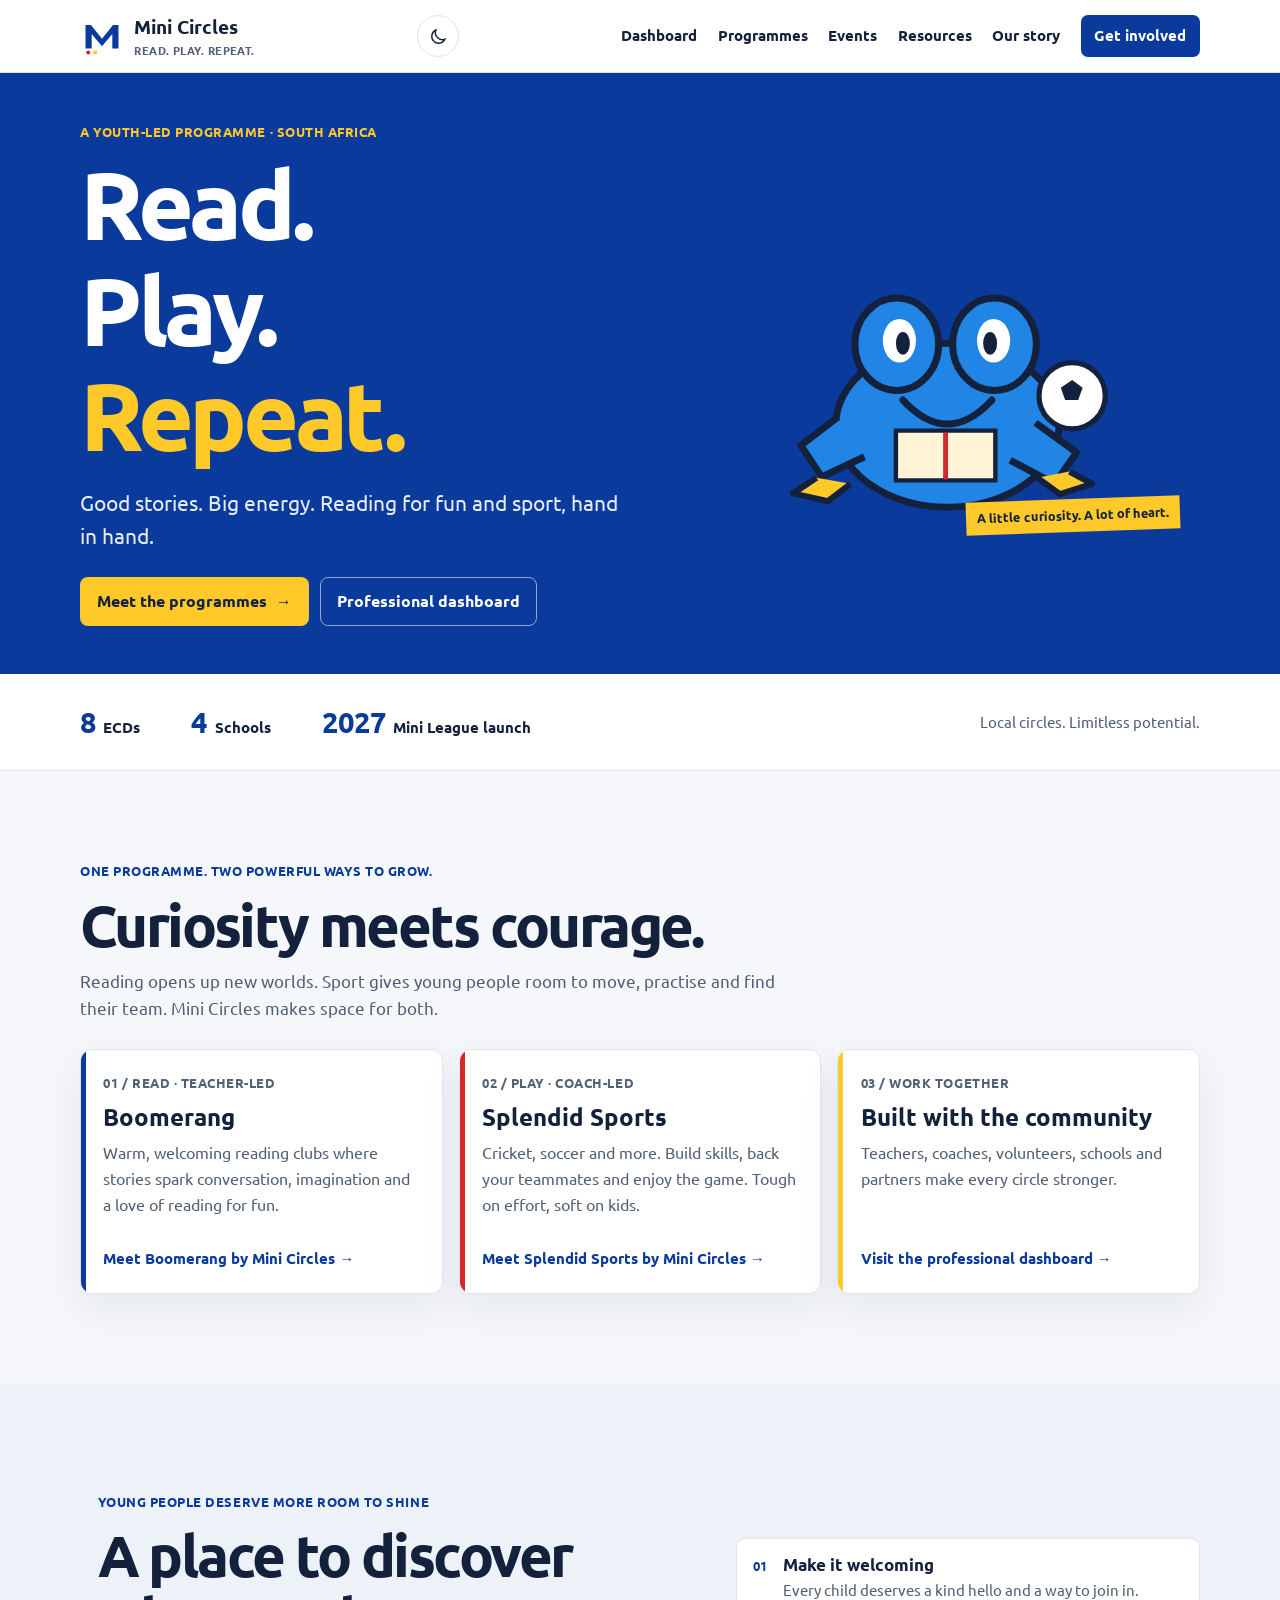
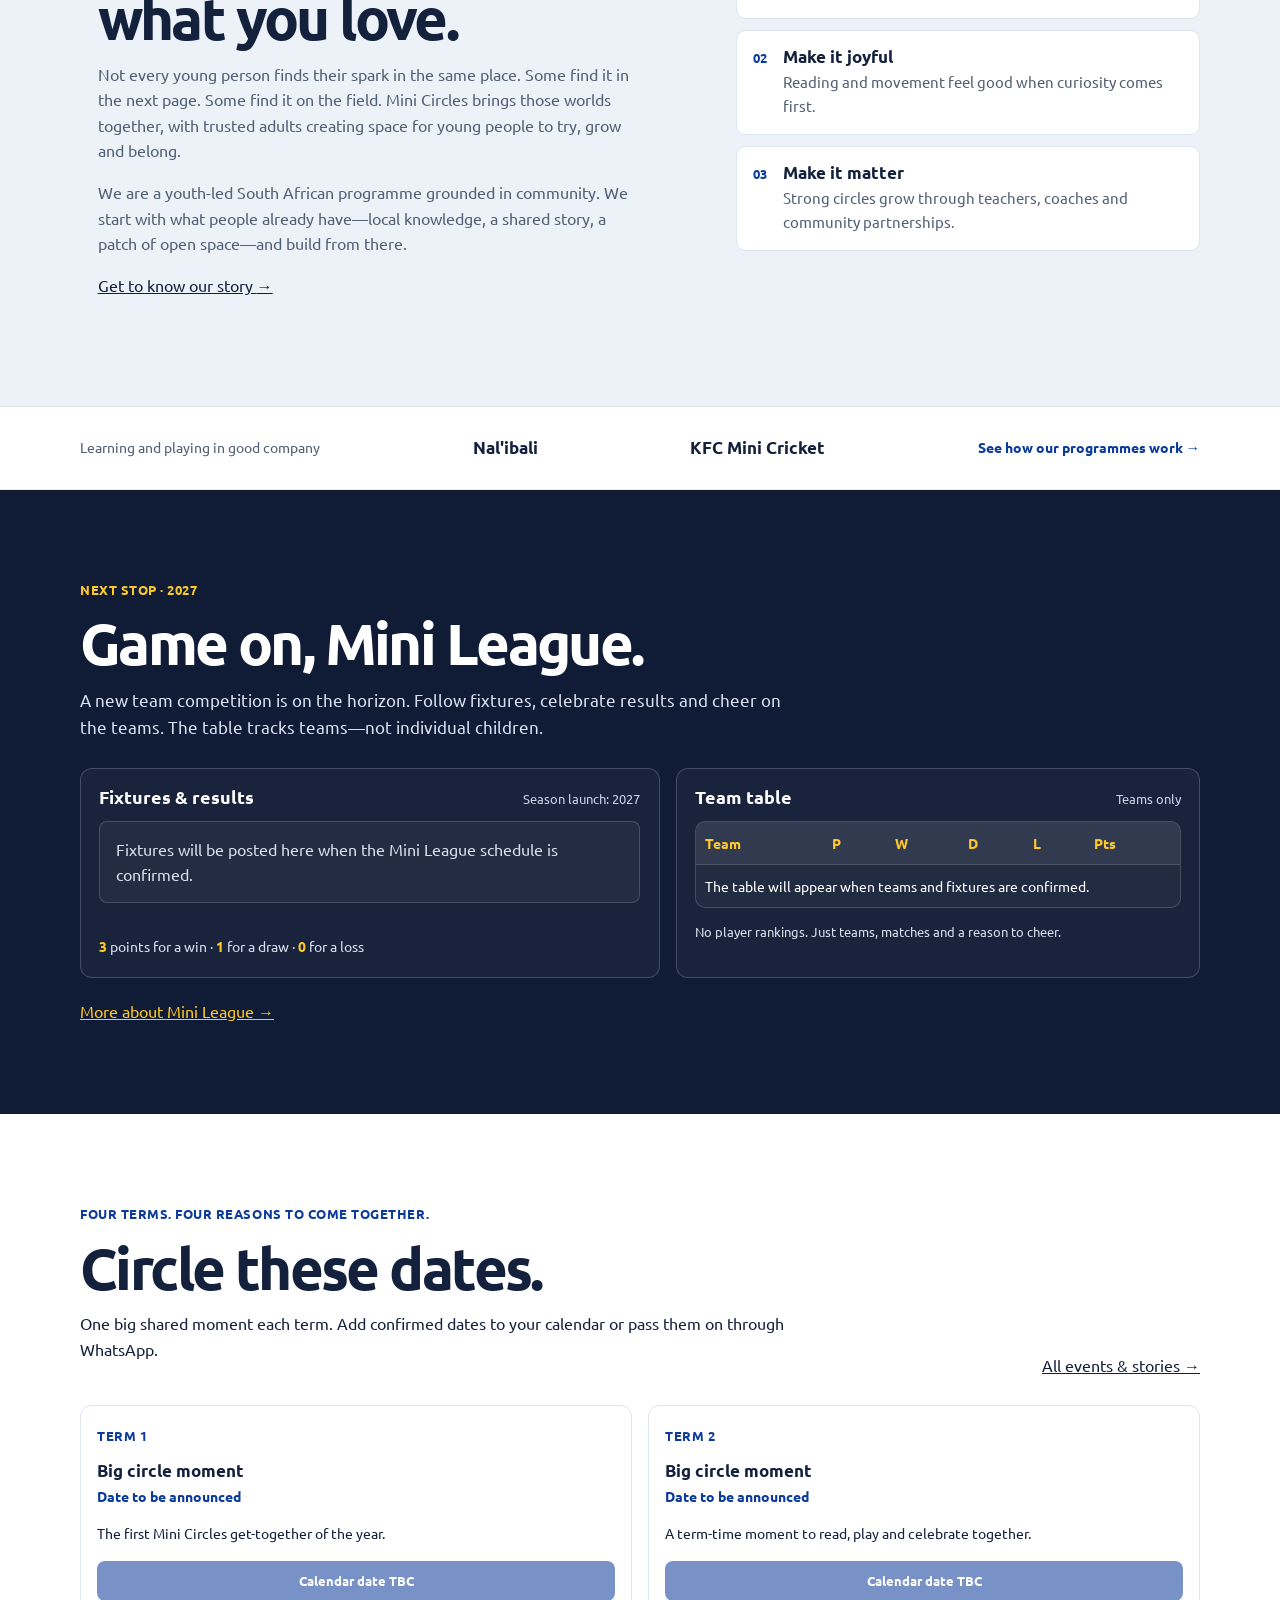
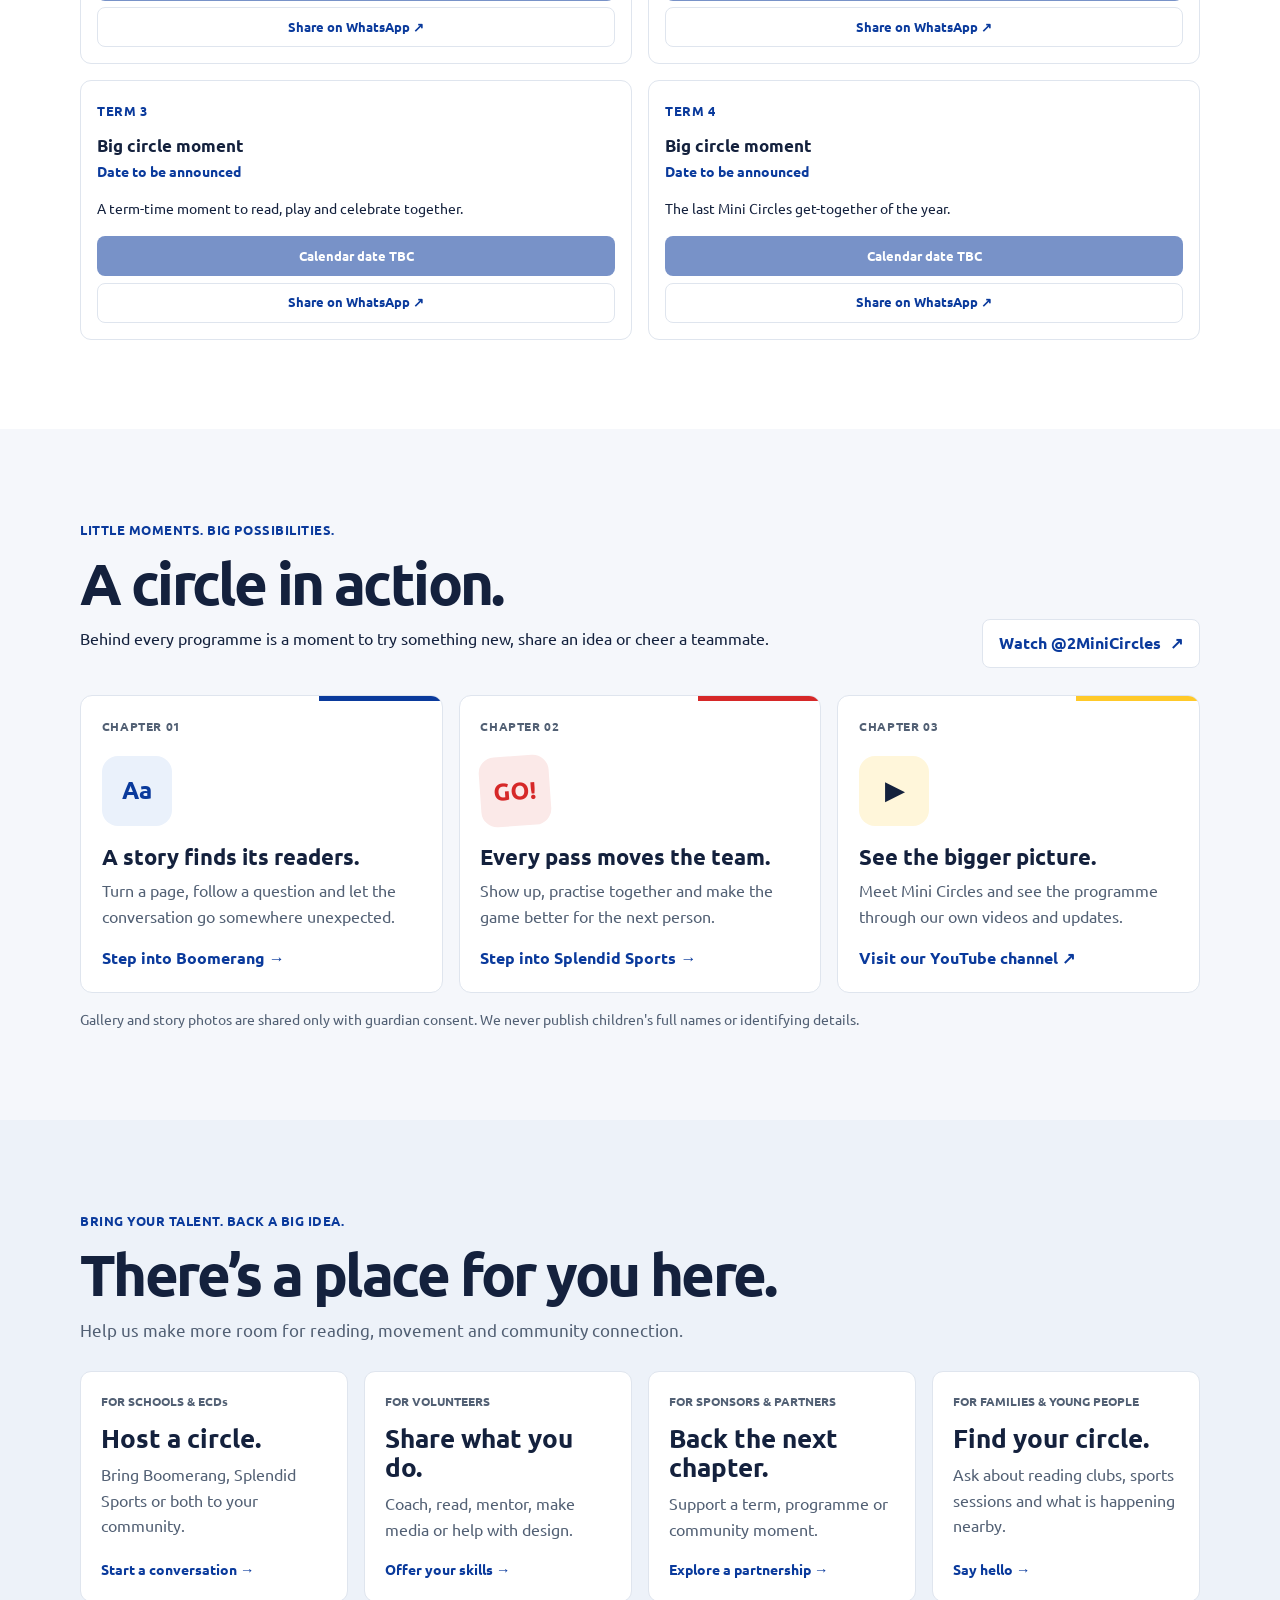
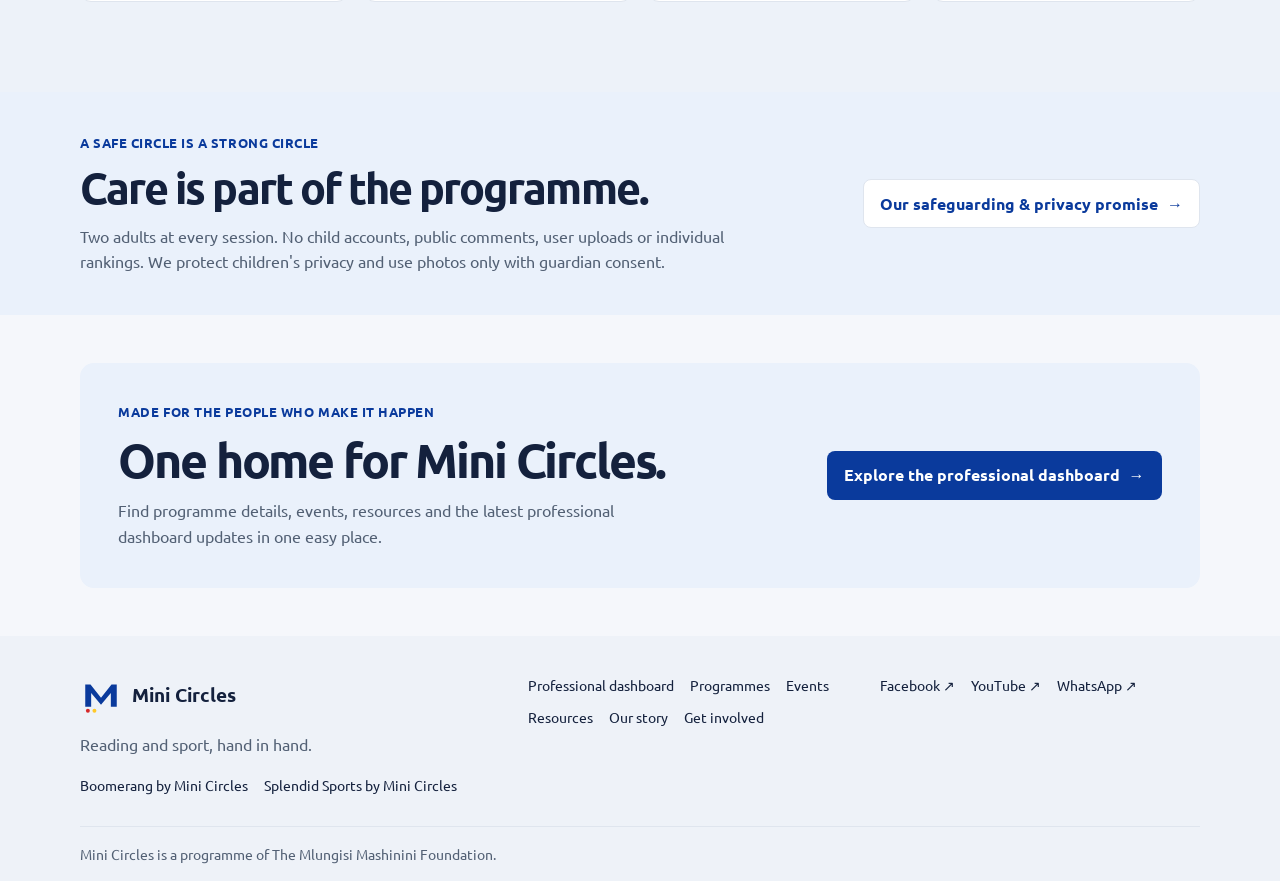
==== commit 01e7110d: "index.html" ====
--- a/index.html
+++ b/index.html
@@ -7,9 +7,12 @@
   <meta name="description" content="Mini Circles brings young people, schools and community partners together through reading for fun and sport. Read. Play. Repeat.">
   <meta property="og:type" content="website">
   <meta property="og:title" content="Mini Circles — Read. Play. Repeat.">
-  <meta property="og:description" content="Reading and sport, hand in hand. A youth-led programme of The Mlungisi Mashinini Foundation.">
+  <meta property="og:description" content="Reading for fun, sport with heart and room for young people to discover what they love.">
   <meta property="og:image" content="/mini-circles-social.svg">
   <meta name="twitter:card" content="summary_large_image">
+  <meta name="twitter:title" content="Mini Circles — Read. Play. Repeat.">
+  <meta name="twitter:description" content="Reading for fun, sport with heart and room for young people to discover what they love.">
+  <meta name="twitter:image" content="/mini-circles-social.svg">
   <title>Mini Circles — Read. Play. Repeat.</title>
   <link rel="icon" href="/mini-circle-logo.svg" type="image/svg+xml">
   <link rel="preconnect" href="https://fonts.googleapis.com">
@@ -82,33 +85,118 @@
     <section class="section">
       <div class="wrap">
         <div class="section-heading">
-          <p class="eyebrow">Choose your next chapter</p>
-          <h2>A quick preview.</h2>
-          <p>Young people bring the energy. Teachers, coaches and partners help make it happen.</p>
+          <p class="eyebrow">One programme. Two powerful ways to grow.</p>
+          <h2>Curiosity meets courage.</h2>
+          <p>Reading opens up new worlds. Sport gives young people room to move, practise and find their team. Mini Circles makes space for both.</p>
         </div>
         <div class="preview-grid">
           <a class="preview-card preview-read" href="/programmes/#boomerang">
-            <span class="preview-index">01 / READ</span><h3>Boomerang</h3>
-            <p>Reading for pleasure, led by teachers. Find out how a circle works.</p><span class="card-link">Explore the reading programme <span aria-hidden="true">→</span></span>
+            <span class="preview-index">01 / READ · TEACHER-LED</span><h3>Boomerang</h3>
+            <p>Warm, welcoming reading clubs where stories spark conversation, imagination and a love of reading for fun.</p><span class="card-link">Meet Boomerang by Mini Circles <span aria-hidden="true">→</span></span>
           </a>
           <a class="preview-card preview-play" href="/programmes/#splendid-sports">
-            <span class="preview-index">02 / PLAY</span><h3>Splendid Sports</h3>
-            <p>Cricket, soccer and more. Tough on effort, soft on kids.</p><span class="card-link">Explore the sports programme <span aria-hidden="true">→</span></span>
+            <span class="preview-index">02 / PLAY · COACH-LED</span><h3>Splendid Sports</h3>
+            <p>Cricket, soccer and more. Build skills, back your teammates and enjoy the game. Tough on effort, soft on kids.</p><span class="card-link">Meet Splendid Sports by Mini Circles <span aria-hidden="true">→</span></span>
           </a>
           <a class="preview-card preview-team" href="/professionals/">
-            <span class="preview-index">03 / TEAM</span><h3>Professional dashboard</h3>
-            <p>Resources, programme information and tools being planned with partners.</p><span class="card-link">Open the dashboard <span aria-hidden="true">→</span></span>
+            <span class="preview-index">03 / WORK TOGETHER</span><h3>Built with the community</h3>
+            <p>Teachers, coaches, volunteers, schools and partners make every circle stronger.</p><span class="card-link">Visit the professional dashboard <span aria-hidden="true">→</span></span>
           </a>
         </div>
       </div>
     </section>
+    <section class="section section-tint" aria-labelledby="why-mini-circles">
+      <div class="wrap story-layout">
+        <div class="story-copy">
+          <p class="eyebrow">Young people deserve more room to shine</p>
+          <h2 id="why-mini-circles">A place to discover what you love.</h2>
+          <p>Not every young person finds their spark in the same place. Some find it in the next page. Some find it on the field. Mini Circles brings those worlds together, with trusted adults creating space for young people to try, grow and belong.</p>
+          <p>We are a youth-led South African programme grounded in community. We start with what people already have—local knowledge, a shared story, a patch of open space—and build from there.</p>
+          <a class="text-link" href="/about/">Get to know our story <span aria-hidden="true">→</span></a>
+        </div>
+        <div class="values-stack">
+          <article><span>01</span><div><h3>Make it welcoming</h3><p>Every child deserves a kind hello and a way to join in.</p></div></article>
+          <article><span>02</span><div><h3>Make it joyful</h3><p>Reading and movement feel good when curiosity comes first.</p></div></article>
+          <article><span>03</span><div><h3>Make it matter</h3><p>Strong circles grow through teachers, coaches and community partnerships.</p></div></article>
+        </div>
+      </div>
+    </section>
     <section class="partner-strip">
-      <div class="wrap partner-row"><span>In good company</span><strong>Nal'ibali</strong><strong>KFC Mini Cricket</strong><a href="/events/">See events &amp; Mini League <span aria-hidden="true">→</span></a></div>
+      <div class="wrap partner-row"><span>Learning and playing in good company</span><strong>Nal'ibali</strong><strong>KFC Mini Cricket</strong><a href="/programmes/">See how our programmes work <span aria-hidden="true">→</span></a></div>
+    </section>
+    <section class="section league-section" id="mini-league" aria-labelledby="league-title">
+      <div class="wrap">
+        <div class="section-heading league-heading">
+          <p class="eyebrow">Next stop · 2027</p>
+          <h2 id="league-title">Game on, Mini League.</h2>
+          <p>A new team competition is on the horizon. Follow fixtures, celebrate results and cheer on the teams. The table tracks teams—not individual children.</p>
+        </div>
+        <div class="league-layout">
+          <div class="league-main">
+            <div class="league-block">
+              <div class="league-block-heading"><h3>Fixtures &amp; results</h3><span>Season launch: 2027</span></div>
+              <div class="match-list" id="league-matches"><p class="status-note">Fixtures will be published when the schedule is confirmed.</p></div>
+            </div>
+            <p class="league-scoring"><strong>3</strong> points for a win <span aria-hidden="true">·</span> <strong>1</strong> for a draw <span aria-hidden="true">·</span> <strong>0</strong> for a loss</p>
+          </div>
+          <div class="league-table-card">
+            <div class="league-block-heading"><h3>Team table</h3><span>Teams only</span></div>
+            <div class="table-scroll"><table><caption class="sr-only">Mini League team points table</caption><thead><tr><th scope="col">Team</th><th scope="col">P</th><th scope="col">W</th><th scope="col">D</th><th scope="col">L</th><th scope="col">Pts</th></tr></thead><tbody id="league-table"><tr><td colspan="6">The table will appear when the league begins.</td></tr></tbody></table></div>
+            <p class="league-footnote">No player rankings. Just teams, matches and a reason to cheer.</p>
+          </div>
+        </div>
+        <a class="text-link" href="/programmes/#mini-league">More about Mini League <span aria-hidden="true">→</span></a>
+      </div>
+    </section>
+    <section class="section events-section" aria-labelledby="home-events-title">
+      <div class="wrap">
+        <div class="section-heading section-heading-row">
+          <div><p class="eyebrow">Four terms. Four reasons to come together.</p><h2 id="home-events-title">Circle these dates.</h2><p>One big shared moment each term. Add confirmed dates to your calendar or pass them on through WhatsApp.</p></div>
+          <a class="text-link" href="/events/">All events &amp; stories <span aria-hidden="true">→</span></a>
+        </div>
+        <div class="event-grid home-event-grid" id="event-list" aria-live="polite">
+          <article class="event-card"><span class="tag">Term 1</span><h3>Big circle moment</h3><p class="event-date">Date to be announced</p><p>The first Mini Circles get-together of the year.</p></article>
+          <article class="event-card"><span class="tag">Term 2</span><h3>Big circle moment</h3><p class="event-date">Date to be announced</p><p>A term-time moment to read, play and celebrate together.</p></article>
+          <article class="event-card"><span class="tag">Term 3</span><h3>Big circle moment</h3><p class="event-date">Date to be announced</p><p>A term-time moment to read, play and celebrate together.</p></article>
+          <article class="event-card"><span class="tag">Term 4</span><h3>Big circle moment</h3><p class="event-date">Date to be announced</p><p>The last Mini Circles get-together of the year.</p></article>
+        </div>
+      </div>
+    </section>
+    <section class="section story-section" aria-labelledby="stories-title">
+      <div class="wrap">
+        <div class="section-heading section-heading-row">
+          <div><p class="eyebrow">Little moments. Big possibilities.</p><h2 id="stories-title">A circle in action.</h2><p>Behind every programme is a moment to try something new, share an idea or cheer a teammate.</p></div>
+          <a class="button button-outline" href="https://www.youtube.com/@2MiniCircles" target="_blank" rel="noopener noreferrer">Watch @2MiniCircles <span aria-hidden="true">↗</span></a>
+        </div>
+        <div class="home-story-grid">
+          <article class="home-story home-story-read"><span class="story-number">CHAPTER 01</span><span class="story-symbol" aria-hidden="true">Aa</span><h3>A story finds its readers.</h3><p>Turn a page, follow a question and let the conversation go somewhere unexpected.</p><a href="/programmes/#boomerang">Step into Boomerang →</a></article>
+          <article class="home-story home-story-play"><span class="story-number">CHAPTER 02</span><span class="story-symbol" aria-hidden="true">GO!</span><h3>Every pass moves the team.</h3><p>Show up, practise together and make the game better for the next person.</p><a href="/programmes/#splendid-sports">Step into Splendid Sports →</a></article>
+          <article class="home-story home-story-youtube"><span class="story-number">CHAPTER 03</span><span class="story-symbol" aria-hidden="true">▶</span><h3>See the bigger picture.</h3><p>Meet Mini Circles and see the programme through our own videos and updates.</p><a href="https://www.youtube.com/@2MiniCircles" target="_blank" rel="noopener noreferrer">Visit our YouTube channel ↗</a></article>
+        </div>
+        <p class="consent-note">Gallery and story photos are shared only with guardian consent. We never publish children's full names or identifying details.</p>
+      </div>
+    </section>
+    <section class="section involvement-section" aria-labelledby="involved-title">
+      <div class="wrap">
+        <div class="section-heading"><p class="eyebrow">Bring your talent. Back a big idea.</p><h2 id="involved-title">There’s a place for you here.</h2><p>Help us make more room for reading, movement and community connection.</p></div>
+        <div class="involve-grid">
+          <a class="involve-card" href="/get-involved/#schools"><span>FOR SCHOOLS &amp; ECDs</span><h3>Host a circle.</h3><p>Bring Boomerang, Splendid Sports or both to your community.</p><b>Start a conversation →</b></a>
+          <a class="involve-card" href="/get-involved/#volunteers"><span>FOR VOLUNTEERS</span><h3>Share what you do.</h3><p>Coach, read, mentor, make media or help with design.</p><b>Offer your skills →</b></a>
+          <a class="involve-card" href="/get-involved/#partners"><span>FOR SPONSORS &amp; PARTNERS</span><h3>Back the next chapter.</h3><p>Support a term, programme or community moment.</p><b>Explore a partnership →</b></a>
+          <a class="involve-card" href="/get-involved/#families"><span>FOR FAMILIES &amp; YOUNG PEOPLE</span><h3>Find your circle.</h3><p>Ask about reading clubs, sports sessions and what is happening nearby.</p><b>Say hello →</b></a>
+        </div>
+      </div>
+    </section>
+    <section class="trust-band">
+      <div class="wrap trust-content">
+        <div><p class="eyebrow">A safe circle is a strong circle</p><h2>Care is part of the programme.</h2><p>Two adults at every session. No child accounts, public comments, user uploads or individual rankings. We protect children's privacy and use photos only with guardian consent.</p></div>
+        <a class="button button-outline" href="/about/#faq">Our safeguarding &amp; privacy promise <span aria-hidden="true">→</span></a>
+      </div>
     </section>
     <section class="section section-compact">
       <div class="wrap closing-panel">
-        <div><p class="eyebrow">Schools · Volunteers · Sponsors</p><h2>Be part of the circle.</h2><p>Bring a programme to your community, share your skills or back the next big moment.</p></div>
-        <a class="button button-yellow" href="/get-involved/">Find your way in <span aria-hidden="true">→</span></a>
+        <div><p class="eyebrow">Made for the people who make it happen</p><h2>One home for Mini Circles.</h2><p>Find programme details, events, resources and the latest professional dashboard updates in one easy place.</p></div>
+        <a class="button button-blue" href="/professionals/">Explore the professional dashboard <span aria-hidden="true">→</span></a>
       </div>
     </section>
   </main>
--- a/assets/site.css
+++ b/assets/site.css
@@ -23,6 +23,7 @@
 :focus-visible { outline: 3px solid var(--red); outline-offset: 3px; }
 .skip-link { position: fixed; z-index: 50; top: .5rem; left: .5rem; padding: .7rem 1rem; transform: translateY(-150%); background: var(--yellow); color: var(--ink); font-weight: 700; }
 .skip-link:focus { transform: none; }
+.sr-only { position: absolute; width: 1px; height: 1px; padding: 0; margin: -1px; overflow: hidden; clip: rect(0,0,0,0); white-space: nowrap; border: 0; }
 .wrap { width: min(1120px, calc(100% - 2.5rem)); margin-inline: auto; }
 .site-header { position: sticky; z-index: 20; top: 0; border-bottom: 1px solid var(--line); background: #ffffffed; backdrop-filter: blur(12px); }
 .header-row { position: relative; display: flex; min-height: 72px; align-items: center; justify-content: space-between; gap: 1.5rem; }
@@ -71,6 +72,77 @@
 .stats strong { color: var(--blue); font-size: 1.8rem; font-weight: 800; }
 .stats span { font-size: .95rem; font-weight: 700; }
 .stats > p { justify-self: end; margin: 0; color: var(--muted); font-size: .92rem; }
+.section-tint { background: #edf2f9; }
+.story-layout { display: grid; grid-template-columns: 1.1fr .9fr; align-items: center; gap: clamp(2rem, 7vw, 6rem); }
+.story-copy { max-width: 650px; }
+.story-copy > p:not(.eyebrow) { color: var(--muted); }
+.values-stack { display: grid; gap: .7rem; }
+.values-stack article { display: flex; align-items: flex-start; gap: 1rem; padding: 1rem; border: 1px solid var(--line); border-radius: 10px; background: var(--surface); }
+.values-stack article > span { color: var(--blue); font-size: .82rem; font-weight: 800; }
+.values-stack h3 { margin: 0 0 .25rem; font-size: 1.08rem; }
+.values-stack p { margin: 0; color: var(--muted); font-size: .93rem; }
+.league-section { background: #101c35; color: #fff; }
+.league-heading { max-width: 730px; }
+.league-heading .eyebrow { color: var(--yellow); }
+.league-heading > p:last-child { color: #d9e1f0; }
+.league-layout { display: grid; grid-template-columns: 1.05fr .95fr; gap: 1rem; margin-bottom: 1.3rem; }
+.league-main, .league-table-card { min-width: 0; padding: 1.15rem; border: 1px solid #ffffff30; border-radius: 12px; background: #ffffff0a; }
+.league-block-heading { display: flex; align-items: baseline; justify-content: space-between; gap: .7rem; margin-bottom: .75rem; }
+.league-block-heading h3 { margin: 0; font-size: 1.15rem; }
+.league-block-heading > span { color: #c8d3e6; font-size: .8rem; }
+.league-main .match-row { grid-template-columns: minmax(95px,.7fr) 1fr auto; border-color: #ffffff25; background: #ffffff0c; }
+.league-main .match-row time, .league-main .match-row > span { color: #d8e0ee; font-size: .85rem; }
+.league-main .status-note { border-color: #ffffff2b; background: #ffffff0b; color: #d8e0ee; }
+.league-scoring { margin: 1rem 0 0; color: #d8e0ee; font-size: .9rem; }
+.league-scoring strong { color: var(--yellow); }
+.league-table-card .table-scroll { border-color: #ffffff2b; background: #ffffff09; }
+.league-table-card th, .league-table-card td { padding: .62rem .55rem; border-color: #ffffff20; font-size: .86rem; }
+.league-table-card th { background: #ffffff12; color: var(--yellow); }
+.league-table-card .status-note { color: #d8e0ee; }
+.league-footnote { margin: .8rem 0 0; color: #d8e0ee; font-size: .82rem; }
+.league-section > .wrap > .text-link { color: var(--yellow); }
+.events-section { background: #fff; }
+.section-heading-row { display: flex; align-items: end; justify-content: space-between; gap: 1.5rem; max-width: none; }
+.section-heading-row > div { max-width: 720px; }
+.home-event-grid { grid-template-columns: repeat(4,minmax(0,1fr)); }
+.home-event-grid .event-card { padding: 1rem; }
+.home-event-grid .event-card .tag { margin-bottom: .55rem; }
+.home-event-grid .event-card h3 { font-size: 1.08rem; }
+.home-event-grid .event-card p { font-size: .89rem; }
+.home-event-grid .event-date { color: var(--blue); }
+.home-event-grid .event-actions { gap: .4rem; }
+.home-event-grid .event-actions .button { width: 100%; min-height: 40px; padding: .5rem; font-size: .8rem; }
+.home-event-grid .event-actions .button-outline { background: transparent; }
+.home-event-grid .status-note { grid-column: 1/-1; }
+.story-section { background: var(--paper); }
+.home-story-grid { display: grid; grid-template-columns: repeat(3,minmax(0,1fr)); gap: 1rem; }
+.home-story { position: relative; display: flex; min-height: 290px; flex-direction: column; align-items: flex-start; overflow: hidden; padding: 1.3rem; border: 1px solid var(--line); border-radius: 12px; background: var(--surface); }
+.home-story::after { position: absolute; top: 0; right: 0; width: 34%; height: 5px; background: var(--blue); content: ""; }
+.home-story-play::after { background: var(--red); }
+.home-story-youtube::after { background: var(--yellow); }
+.story-number { color: var(--muted); font-size: .76rem; font-weight: 800; letter-spacing: .05em; }
+.story-symbol { display: grid; width: 70px; height: 70px; place-items: center; margin-block: 1.2rem; border-radius: 16px; background: #eaf1fb; color: var(--blue); font-size: 1.5rem; font-weight: 800; }
+.home-story-play .story-symbol { transform: rotate(-4deg); background: #fbe9e8; color: var(--red); }
+.home-story-youtube .story-symbol { background: #fff6da; color: var(--ink); }
+.home-story h3 { font-size: 1.35rem; }
+.home-story p { flex: 1; color: var(--muted); }
+.home-story > a { color: var(--blue); font-weight: 800; text-decoration: none; }
+.home-story > a:hover { text-decoration: underline; }
+.consent-note { margin: 1rem 0 0; color: var(--muted); font-size: .85rem; }
+.involvement-section { background: #edf2f9; }
+.involve-grid { display: grid; grid-template-columns: repeat(4,minmax(0,1fr)); gap: 1rem; }
+.involve-card { display: flex; min-height: 220px; flex-direction: column; align-items: flex-start; padding: 1.25rem; border: 1px solid var(--line); border-radius: 11px; background: var(--surface); text-decoration: none; transition: transform .16s ease, box-shadow .16s ease; }
+.involve-card:hover { transform: translateY(-3px); box-shadow: var(--shadow); }
+.involve-card > span { color: var(--muted); font-size: .75rem; font-weight: 800; }
+.involve-card h3 { margin-top: .75rem; }
+.involve-card p { flex: 1; color: var(--muted); }
+.involve-card b { color: var(--blue); font-size: .9rem; }
+.trust-band { padding-block: 2.5rem; background: #eaf1fb; }
+.trust-content { display: flex; align-items: center; justify-content: space-between; gap: 2rem; }
+.trust-content > div { max-width: 700px; }
+.trust-content h2 { font-size: clamp(1.8rem, 4vw, 2.7rem); }
+.trust-content p:last-child { margin-bottom: 0; color: var(--muted); }
+.trust-content .button-outline { flex: 0 0 auto; }
 .preview-grid { display: grid; grid-template-columns: repeat(3,minmax(0,1fr)); gap: 1rem; }
 .preview-card { position: relative; display: flex; min-height: 245px; flex-direction: column; align-items: flex-start; overflow: hidden; padding: 1.4rem; border: 1px solid var(--line); border-radius: 12px; background: var(--surface); box-shadow: var(--shadow); text-decoration: none; transition: transform .17s ease, border-color .17s ease; }
 .preview-card::before { position: absolute; top: 0; left: 0; width: 5px; height: 100%; background: var(--blue); content: ""; }
@@ -172,6 +244,7 @@
   .nav .nav-cta { display: none; }
   .hero-grid { min-height: 420px; }
   .four-col { grid-template-columns: repeat(2,minmax(0,1fr)); }
+  .home-event-grid { grid-template-columns: repeat(2,minmax(0,1fr)); }
 }
 @media (max-width: 720px) {
   :root { scroll-padding-top: 5rem; }
@@ -191,8 +264,14 @@
   .stats strong { display: block; font-size: 1.5rem; }
   .stats span { font-size: .82rem; }
   .stats > p { display: none; }
-  .preview-grid, .three-col, .story-grid, .resource-grid { grid-template-columns: 1fr; }
+  .preview-grid, .three-col, .story-grid, .resource-grid, .home-story-grid { grid-template-columns: 1fr; }
+  .involve-grid { grid-template-columns: repeat(2,minmax(0,1fr)); }
   .preview-card { min-height: 205px; }
+  .story-layout, .league-layout { grid-template-columns: 1fr; }
+  .section-heading-row, .trust-content { align-items: flex-start; flex-direction: column; }
+  .home-event-grid { grid-template-columns: 1fr 1fr; }
+  .league-main .match-row { grid-template-columns: 1fr auto; gap: .35rem .8rem; }
+  .league-main .match-row time { grid-column: 1/-1; }
   .two-col, .event-grid { grid-template-columns: 1fr; }
   .match-row { grid-template-columns: 1fr auto; gap: .35rem .8rem; }
   .match-row time { grid-column: 1/-1; }
@@ -201,9 +280,10 @@
   .footer-grid > :first-child { grid-column: 1/-1; }
 }
 @media (max-width: 440px) {
-  .four-col, .form-grid { grid-template-columns: 1fr; }
+  .four-col, .form-grid, .involve-grid { grid-template-columns: 1fr; }
   .form-grid .wide { grid-column: auto; }
   .stats-grid { gap: .4rem; }
+  .home-event-grid { grid-template-columns: 1fr; }
   .stat-card { padding: .7rem; }
   .stat-card strong { font-size: 1.6rem; }
   .stat-card span { font-size: .8rem; }
@@ -233,5 +313,11 @@
 [data-theme="dark"] .partner-strip, [data-theme="dark"] .stats-strip, [data-theme="dark"] .site-footer { background: #18253b; }
 [data-theme="dark"] .closing-panel, [data-theme="dark"] th, [data-theme="dark"] .story-art { background: #243450; }
 [data-theme="dark"] .footer-lockups span, [data-theme="dark"] .footer-social a, [data-theme="dark"] .footer-links a { color: var(--ink); }
+[data-theme="dark"] .section-tint, [data-theme="dark"] .involvement-section, [data-theme="dark"] .trust-band { background: #18253b; }
+[data-theme="dark"] .events-section { background: var(--paper); }
+[data-theme="dark"] .values-stack article, [data-theme="dark"] .preview-card, [data-theme="dark"] .home-story, [data-theme="dark"] .involve-card { background: var(--surface); }
+[data-theme="dark"] .story-symbol { background: #243450; color: #c8d8ff; }
+[data-theme="dark"] .home-story-play .story-symbol { background: #452b36; color: #ffd1ce; }
+[data-theme="dark"] .home-story-youtube .story-symbol { background: #373321; color: var(--yellow); }
 .theme-button { display: inline-grid; width: 42px; height: 42px; flex: 0 0 auto; place-items: center; border: 1px solid var(--line); border-radius: 50%; background: var(--surface); color: var(--ink); cursor: pointer; }
 .theme-button svg { width: 19px; height: 19px; }
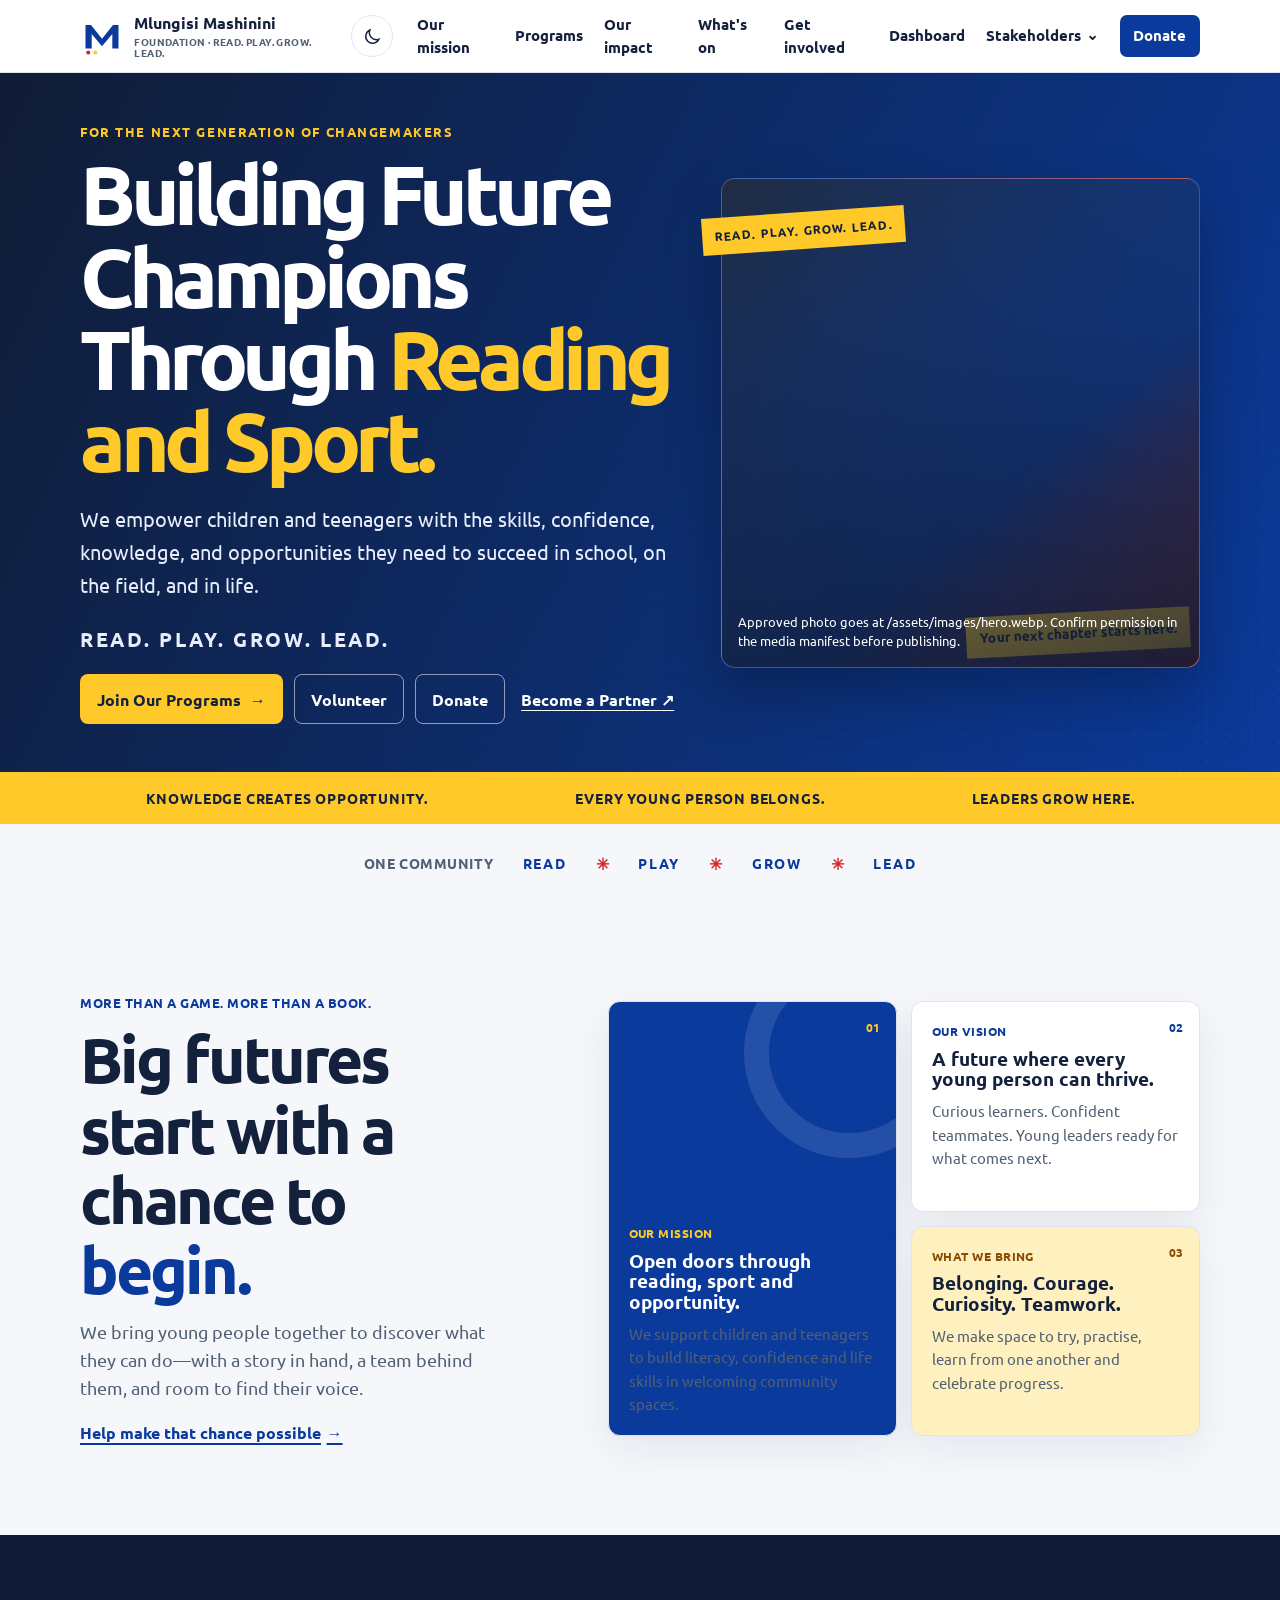
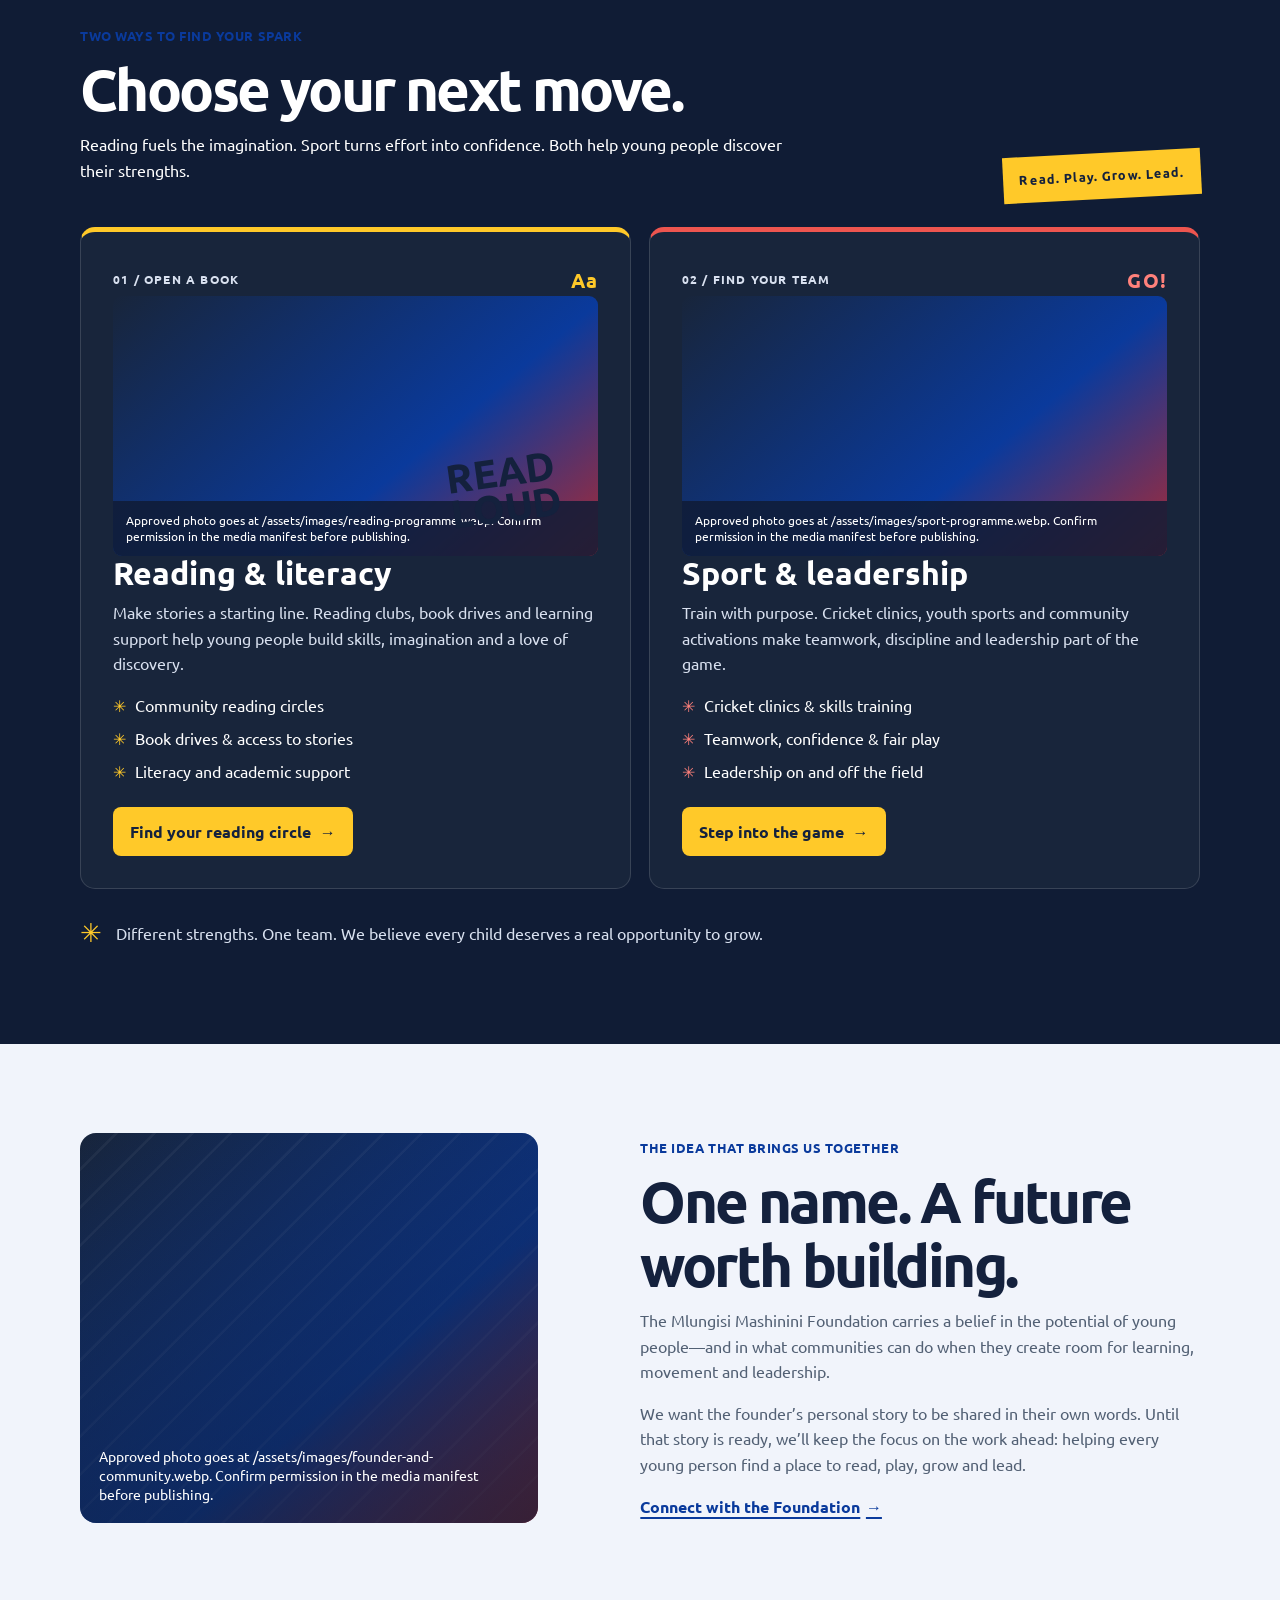
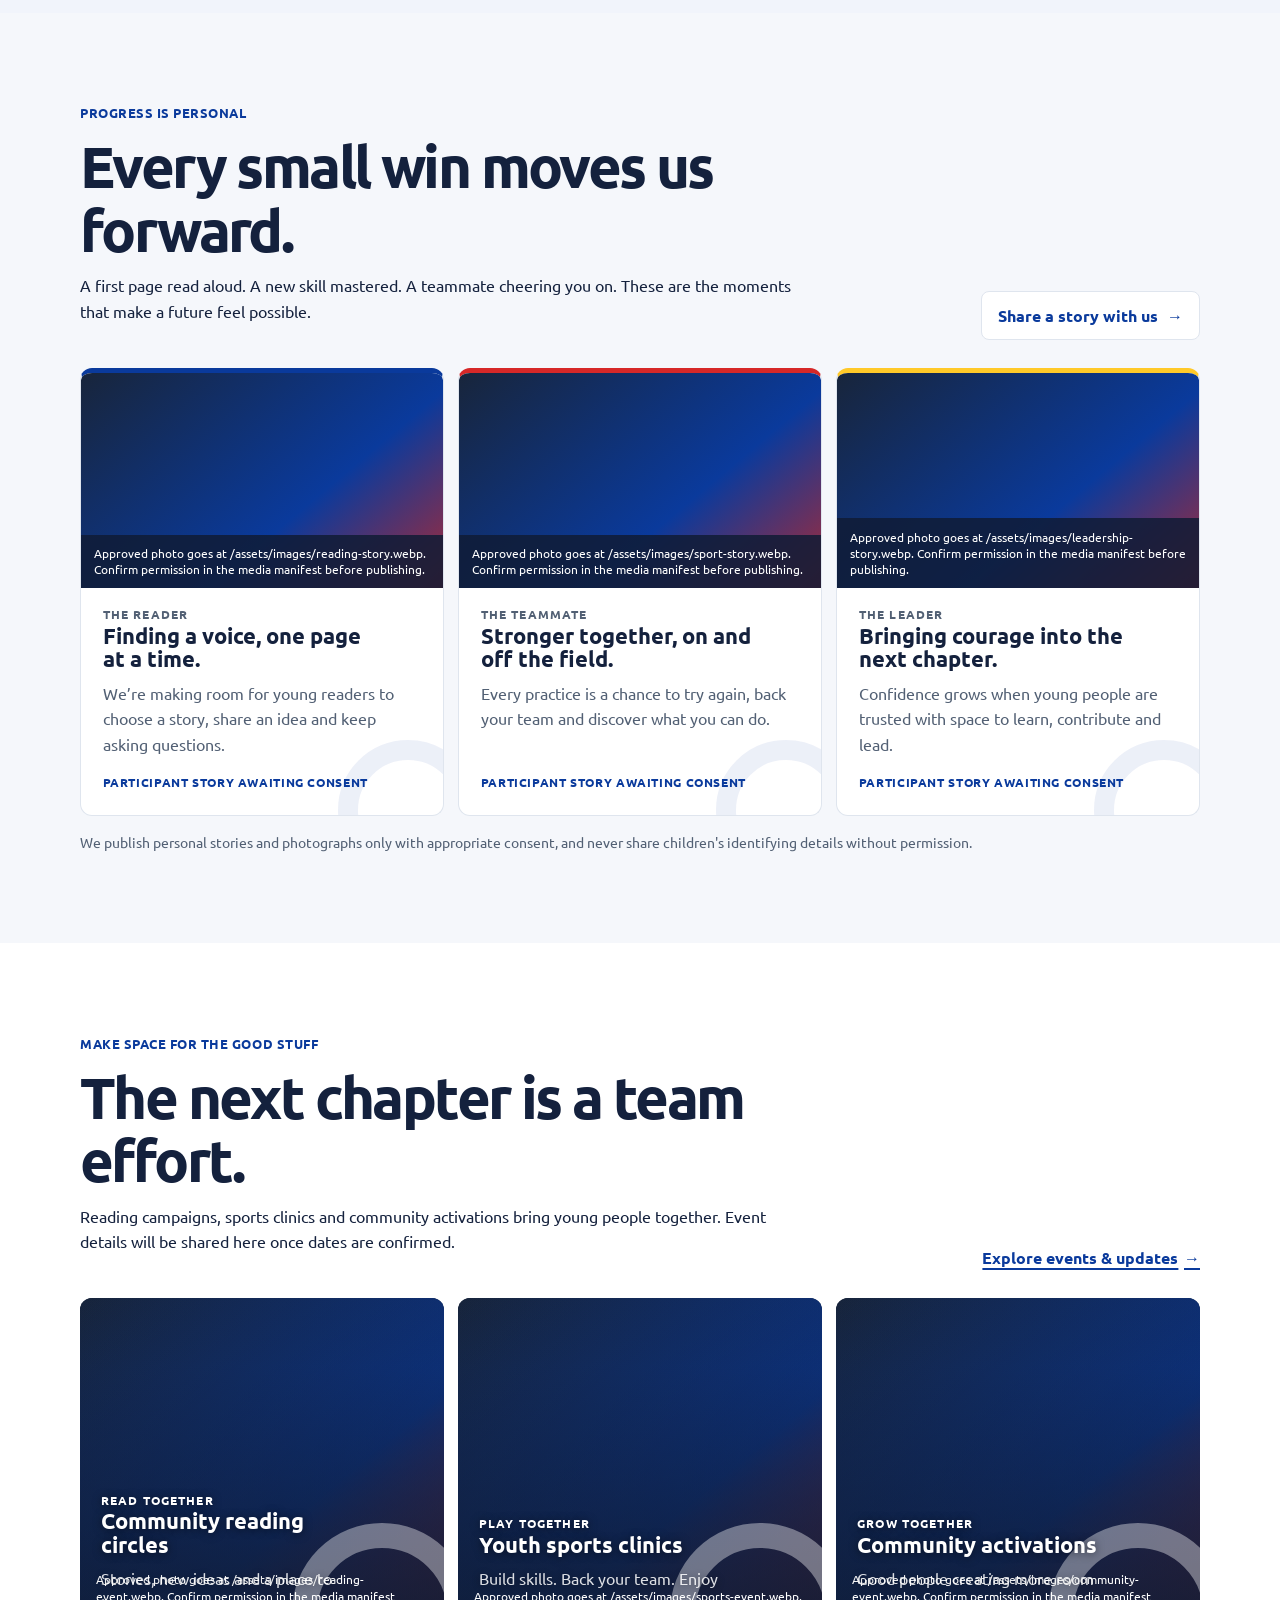
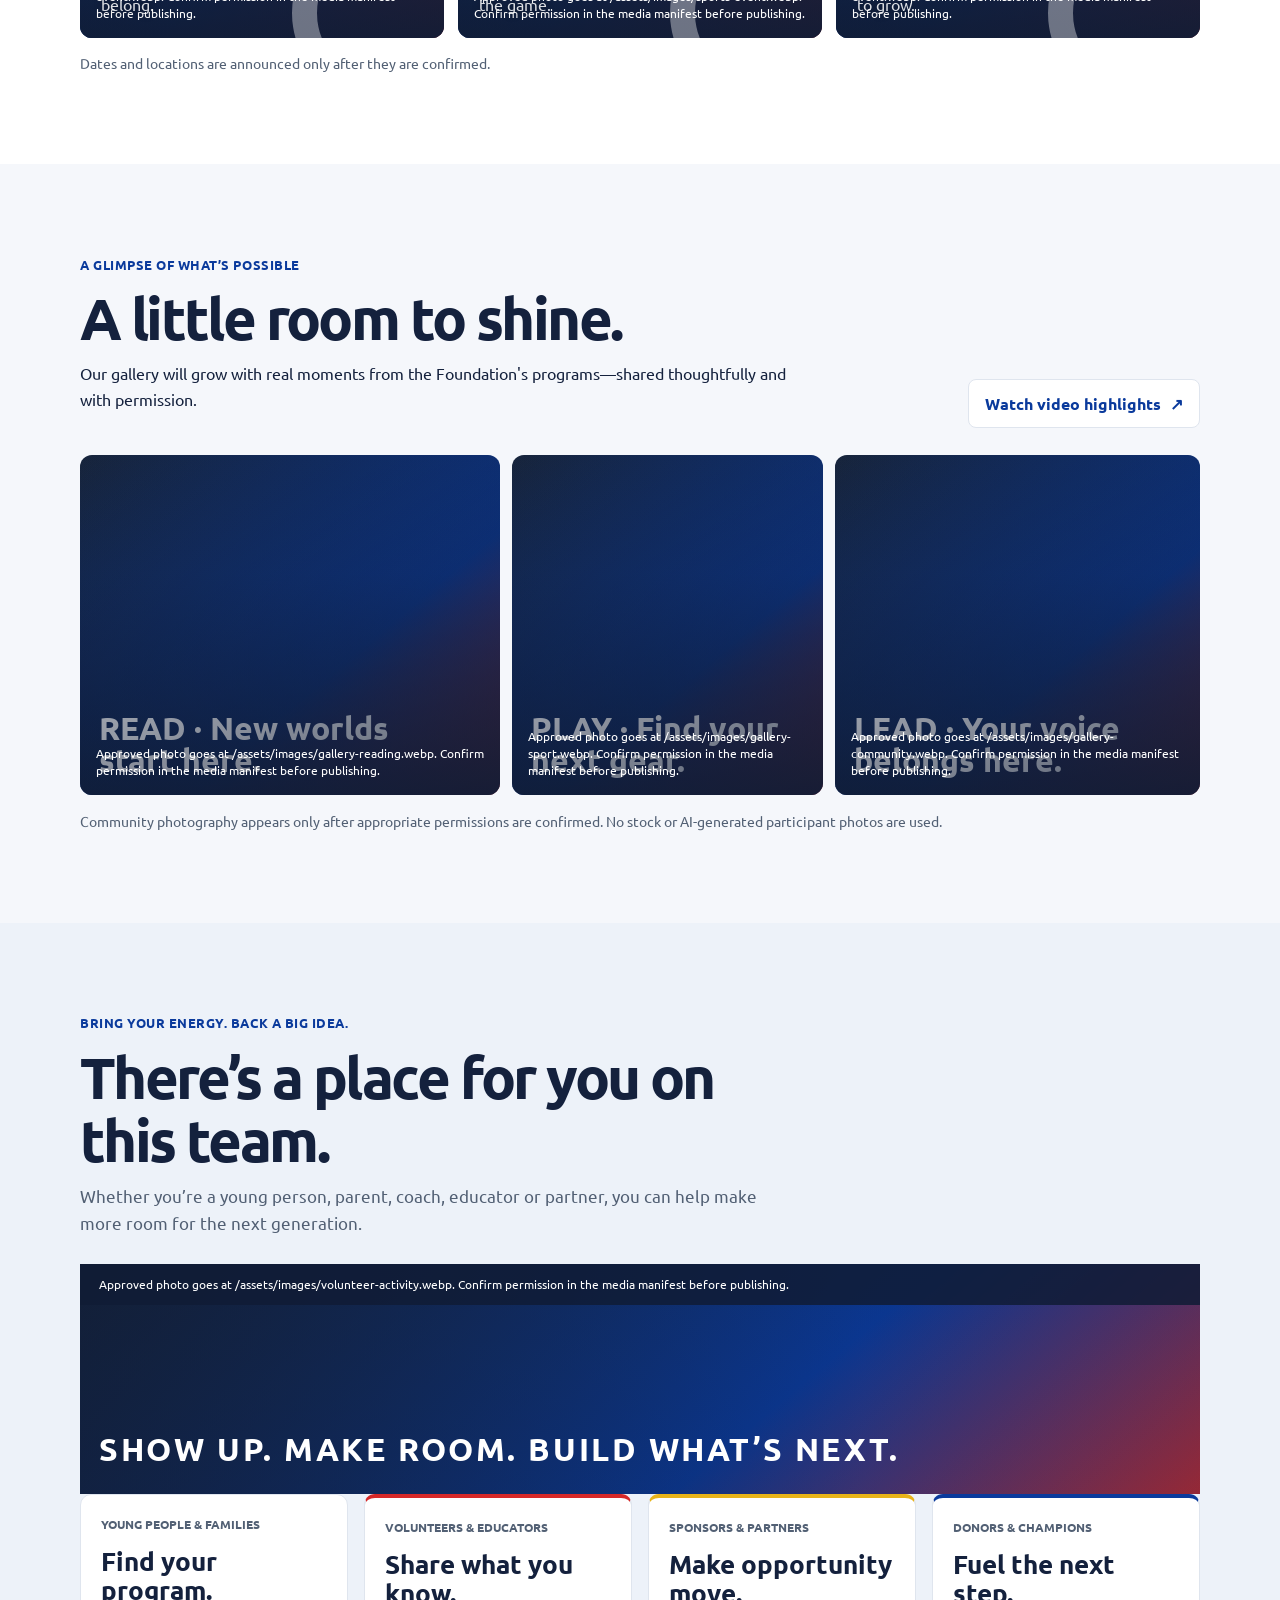
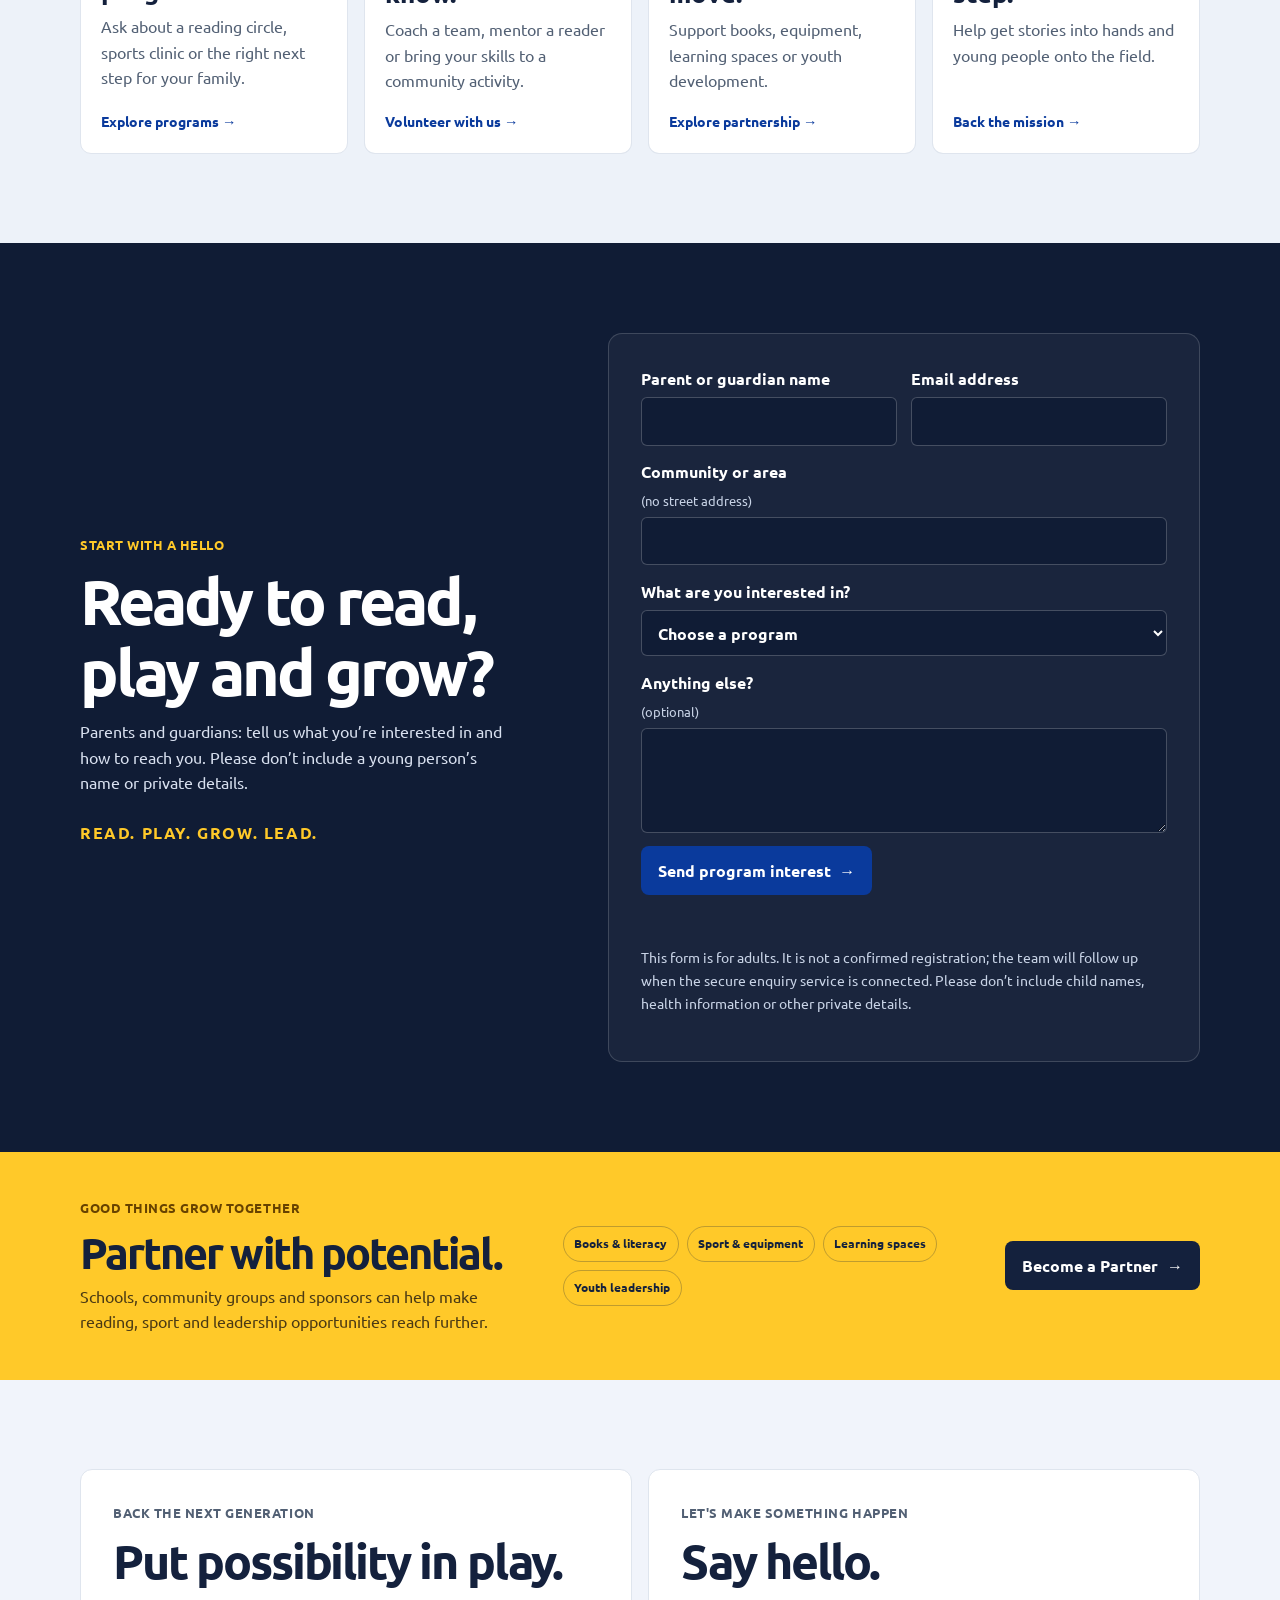
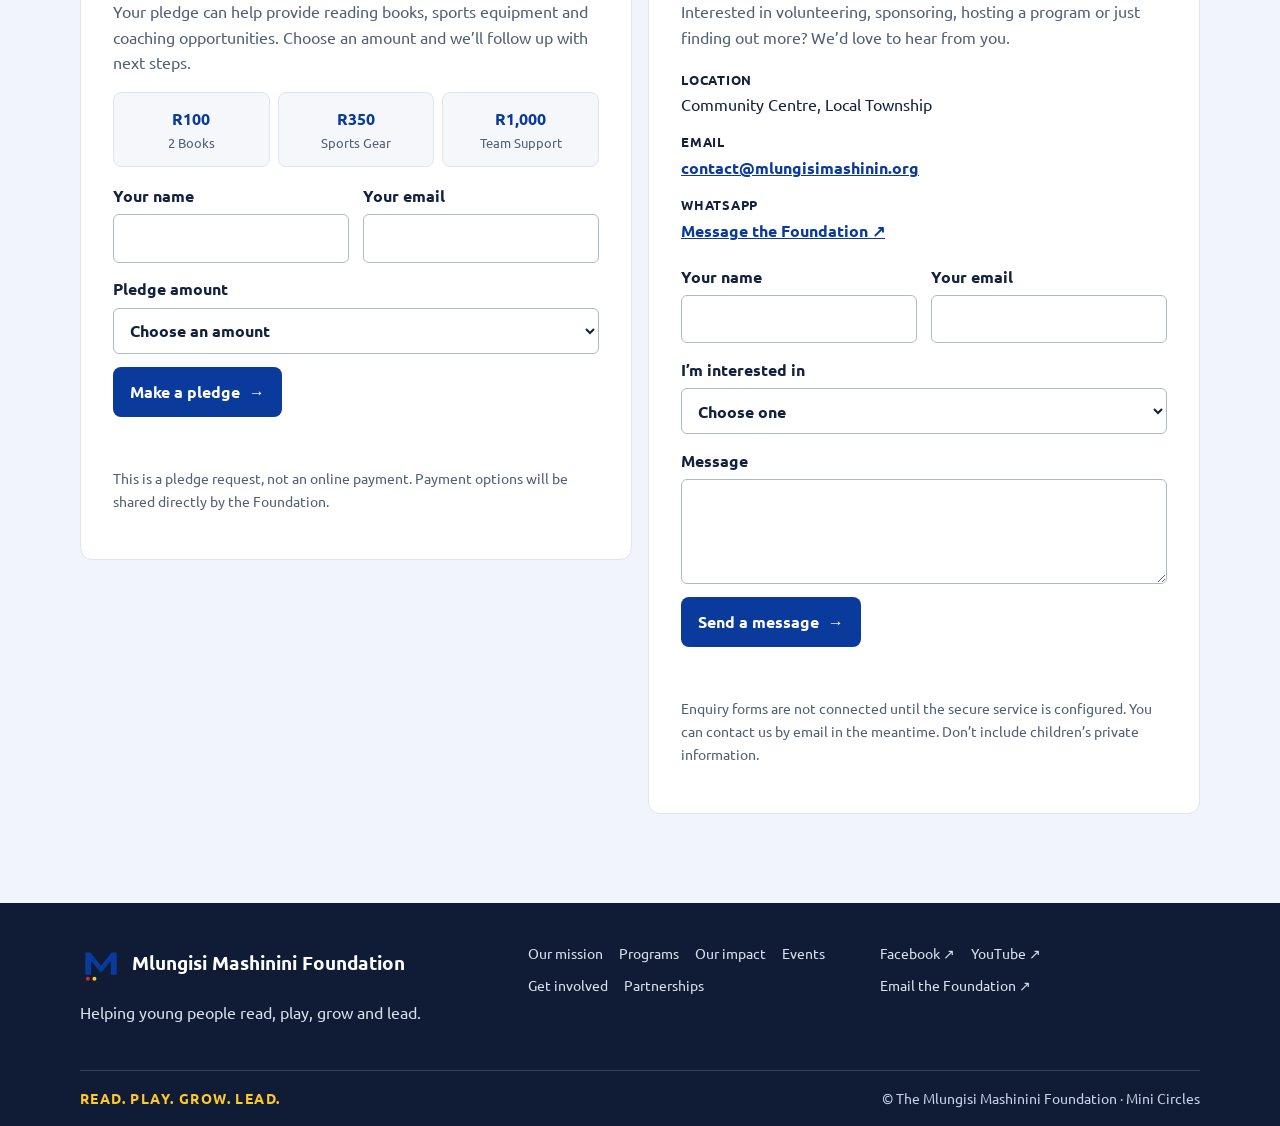
==== commit bbd53d9d: "index.html" ====
--- a/index.html
+++ b/index.html
@@ -4,16 +4,16 @@
   <meta charset="utf-8">
   <meta name="viewport" content="width=device-width, initial-scale=1, viewport-fit=cover">
   <meta name="theme-color" content="#0A3A9C">
-  <meta name="description" content="Mini Circles brings young people, schools and community partners together through reading for fun and sport. Read. Play. Repeat.">
+  <meta name="description" content="The Mlungisi Mashinini Foundation helps young people grow through reading, literacy, sport and leadership. Read. Play. Grow. Lead.">
   <meta property="og:type" content="website">
-  <meta property="og:title" content="Mini Circles — Read. Play. Repeat.">
-  <meta property="og:description" content="Reading for fun, sport with heart and room for young people to discover what they love.">
+  <meta property="og:title" content="The Mlungisi Mashinini Foundation · Read. Play. Grow. Lead.">
+  <meta property="og:description" content="We empower children and teenagers with the knowledge, confidence and opportunities to thrive in school, on the field and in life.">
   <meta property="og:image" content="/mini-circles-social.svg">
   <meta name="twitter:card" content="summary_large_image">
-  <meta name="twitter:title" content="Mini Circles — Read. Play. Repeat.">
-  <meta name="twitter:description" content="Reading for fun, sport with heart and room for young people to discover what they love.">
+  <meta name="twitter:title" content="The Mlungisi Mashinini Foundation">
+  <meta name="twitter:description" content="Read. Play. Grow. Lead.">
   <meta name="twitter:image" content="/mini-circles-social.svg">
-  <title>Mini Circles — Read. Play. Repeat.</title>
+  <title>The Mlungisi Mashinini Foundation | Read. Play. Grow. Lead.</title>
   <link rel="icon" href="/mini-circle-logo.svg" type="image/svg+xml">
   <link rel="preconnect" href="https://fonts.googleapis.com">
   <link rel="preconnect" href="https://fonts.gstatic.com" crossorigin>
@@ -24,190 +24,277 @@
   <a class="skip-link" href="#main">Skip to content</a>
   <header class="site-header">
     <div class="wrap header-row">
-      <a class="brand" href="/" aria-label="Mini Circles home">
+      <a class="brand foundation-brand" href="/" aria-label="The Mlungisi Mashinini Foundation home">
         <img src="/mini-circle-logo.svg" alt="">
-        <span>Mini Circles<small>READ. PLAY. REPEAT.</small></span>
+        <span>Mlungisi Mashinini<small>FOUNDATION · READ. PLAY. GROW. LEAD.</small></span>
       </a>
       <button class="theme-button" type="button" aria-label="Switch to dark mode" title="Switch colour theme"><svg viewBox="0 0 24 24" fill="none" stroke="currentColor" stroke-width="1.8" aria-hidden="true"><path d="M20.2 15.2A8.7 8.7 0 0 1 8.8 3.8 8.7 8.7 0 1 0 20.2 15.2Z"/></svg></button>
       <button class="menu-btn" type="button" aria-label="Open navigation" aria-expanded="false" aria-controls="site-nav">
         <svg viewBox="0 0 24 24" fill="none" stroke="currentColor" stroke-width="2" aria-hidden="true"><path d="M4 7h16M4 12h16M4 17h16"></path></svg>
       </button>
       <nav class="nav" id="site-nav" aria-label="Main navigation">
+        <a href="#about">Our mission</a>
+        <a href="#programmes">Programs</a>
+        <a href="#stories">Our impact</a>
+        <a href="#events">What's on</a>
+        <a href="#get-involved">Get involved</a>
         <a href="/professionals/">Dashboard</a>
-        <a href="/programmes/">Programmes</a>
-        <a href="/events/">Events</a>
-        <a href="/resources/">Resources</a>
-        <a href="/about/">Our story</a>
-        <a class="nav-cta" href="/get-involved/">Get involved</a>
+        <details class="nav-dropdown">
+          <summary>Stakeholders</summary>
+          <div class="nav-dropdown-menu">
+            <a href="/stakeholders/">All stakeholders</a>
+            <div data-stakeholder-nav><span class="nav-menu-loading">Loading partners…</span></div>
+          </div>
+        </details>
+        <a class="nav-cta" href="#donate">Donate</a>
       </nav>
     </div>
   </header>
+
   <main id="main">
-    <section class="hero hero-home">
+    <section class="hero hero-home foundation-hero" aria-labelledby="hero-title">
       <div class="wrap hero-grid">
         <div class="hero-copy">
-          <p class="eyebrow">A youth-led programme · South Africa</p>
-          <h1>Read.<br>Play.<br><span>Repeat.</span></h1>
-          <p>Good stories. Big energy. Reading for fun and sport, hand in hand.</p>
-          <div class="actions">
-            <a class="button button-yellow" href="/programmes/">Meet the programmes <span aria-hidden="true">→</span></a>
-            <a class="button button-outline-light" href="/professionals/">Professional dashboard</a>
+          <p class="eyebrow">For the next generation of changemakers</p>
+          <h1 id="hero-title">Building Future Champions Through <span>Reading and Sport.</span></h1>
+          <p>We empower children and teenagers with the skills, confidence, knowledge, and opportunities they need to succeed in school, on the field, and in life.</p>
+          <p class="hero-slogan">Read. Play. Grow. Lead.</p>
+          <div class="actions hero-actions">
+            <a class="button button-yellow" href="#join">Join Our Programs <span aria-hidden="true">→</span></a>
+            <a class="button button-outline-light" href="#get-involved">Volunteer</a>
+            <a class="button button-outline-light" href="#donate">Donate</a>
+            <a class="hero-partner-link" href="#partners">Become a Partner <span aria-hidden="true">↗</span></a>
           </div>
         </div>
-        <div class="hero-art" aria-label="Mini Circles' blue frog with a book and ball">
-          <svg viewBox="0 0 470 360" role="img" aria-labelledby="frog-title">
-            <title id="frog-title">A blue frog ready to read and play</title>
-            <ellipse cx="232" cy="240" rx="128" ry="94" fill="#2185e5" stroke="#14213d" stroke-width="8"/>
-            <ellipse cx="174" cy="147" rx="48" ry="53" fill="#2185e5" stroke="#14213d" stroke-width="8"/>
-            <ellipse cx="286" cy="147" rx="48" ry="53" fill="#2185e5" stroke="#14213d" stroke-width="8"/>
-            <ellipse cx="177" cy="143" rx="19" ry="25" fill="#fff"/><ellipse cx="285" cy="143" rx="19" ry="25" fill="#fff"/>
-            <ellipse cx="181" cy="146" rx="8" ry="13" fill="#14213d"/><ellipse cx="281" cy="146" rx="8" ry="13" fill="#14213d"/>
-            <path d="M181 211q51 55 102 0" fill="none" stroke="#14213d" stroke-width="8" stroke-linecap="round"/>
-            <path d="m107 230-43 33 24 36 49-23m167 4 51 27 25-36-47-34" fill="#2185e5" stroke="#14213d" stroke-width="8" stroke-linejoin="round"/>
-            <path d="M173 246h57v57h-57zm57 0h57v57h-57z" fill="#fff4d6" stroke="#14213d" stroke-width="5"/>
-            <path d="M230 248v54" stroke="#d62828" stroke-width="5"/>
-            <circle cx="375" cy="206" r="38" fill="#fff" stroke="#14213d" stroke-width="6"/>
-            <path d="m375 188 12 9-5 14h-15l-5-14z" fill="#14213d"/>
-            <path d="M82 300 55 318l40 9 26-20m214-7 26 19 37-12-26-14" fill="#ffc929" stroke="#14213d" stroke-width="7" stroke-linejoin="round"/>
-          </svg>
-          <span class="art-caption">A little curiosity. A lot of heart.</span>
-        </div>
-      </div>
-    </section>
-    <section class="stats-strip" aria-label="Programme reach">
-      <div class="wrap stats">
-        <div><strong>8</strong><span>ECDs</span></div>
-        <div><strong>4</strong><span>Schools</span></div>
-        <div><strong>2027</strong><span>Mini League launch</span></div>
-        <p>Local circles. Limitless potential.</p>
-      </div>
-    </section>
-    <section class="section">
-      <div class="wrap">
-        <div class="section-heading">
-          <p class="eyebrow">One programme. Two powerful ways to grow.</p>
-          <h2>Curiosity meets courage.</h2>
-          <p>Reading opens up new worlds. Sport gives young people room to move, practise and find their team. Mini Circles makes space for both.</p>
-        </div>
-        <div class="preview-grid">
-          <a class="preview-card preview-read" href="/programmes/#boomerang">
-            <span class="preview-index">01 / READ · TEACHER-LED</span><h3>Boomerang</h3>
-            <p>Warm, welcoming reading clubs where stories spark conversation, imagination and a love of reading for fun.</p><span class="card-link">Meet Boomerang by Mini Circles <span aria-hidden="true">→</span></span>
-          </a>
-          <a class="preview-card preview-play" href="/programmes/#splendid-sports">
-            <span class="preview-index">02 / PLAY · COACH-LED</span><h3>Splendid Sports</h3>
-            <p>Cricket, soccer and more. Build skills, back your teammates and enjoy the game. Tough on effort, soft on kids.</p><span class="card-link">Meet Splendid Sports by Mini Circles <span aria-hidden="true">→</span></span>
-          </a>
-          <a class="preview-card preview-team" href="/professionals/">
-            <span class="preview-index">03 / WORK TOGETHER</span><h3>Built with the community</h3>
-            <p>Teachers, coaches, volunteers, schools and partners make every circle stronger.</p><span class="card-link">Visit the professional dashboard <span aria-hidden="true">→</span></span>
-          </a>
-        </div>
-      </div>
-    </section>
-    <section class="section section-tint" aria-labelledby="why-mini-circles">
-      <div class="wrap story-layout">
-        <div class="story-copy">
-          <p class="eyebrow">Young people deserve more room to shine</p>
-          <h2 id="why-mini-circles">A place to discover what you love.</h2>
-          <p>Not every young person finds their spark in the same place. Some find it in the next page. Some find it on the field. Mini Circles brings those worlds together, with trusted adults creating space for young people to try, grow and belong.</p>
-          <p>We are a youth-led South African programme grounded in community. We start with what people already have—local knowledge, a shared story, a patch of open space—and build from there.</p>
-          <a class="text-link" href="/about/">Get to know our story <span aria-hidden="true">→</span></a>
-        </div>
-        <div class="values-stack">
-          <article><span>01</span><div><h3>Make it welcoming</h3><p>Every child deserves a kind hello and a way to join in.</p></div></article>
-          <article><span>02</span><div><h3>Make it joyful</h3><p>Reading and movement feel good when curiosity comes first.</p></div></article>
-          <article><span>03</span><div><h3>Make it matter</h3><p>Strong circles grow through teachers, coaches and community partnerships.</p></div></article>
-        </div>
-      </div>
-    </section>
-    <section class="partner-strip">
-      <div class="wrap partner-row"><span>Learning and playing in good company</span><strong>Nal'ibali</strong><strong>KFC Mini Cricket</strong><a href="/programmes/">See how our programmes work <span aria-hidden="true">→</span></a></div>
-    </section>
-    <section class="section league-section" id="mini-league" aria-labelledby="league-title">
-      <div class="wrap">
-        <div class="section-heading league-heading">
-          <p class="eyebrow">Next stop · 2027</p>
-          <h2 id="league-title">Game on, Mini League.</h2>
-          <p>A new team competition is on the horizon. Follow fixtures, celebrate results and cheer on the teams. The table tracks teams—not individual children.</p>
-        </div>
-        <div class="league-layout">
-          <div class="league-main">
-            <div class="league-block">
-              <div class="league-block-heading"><h3>Fixtures &amp; results</h3><span>Season launch: 2027</span></div>
-              <div class="match-list" id="league-matches"><p class="status-note">Fixtures will be published when the schedule is confirmed.</p></div>
+        <div class="foundation-art">
+          <figure class="photo-frame hero-photo" data-photo-frame="hero">
+            <img data-photo-slot="hero" alt="" fetchpriority="high">
+            <figcaption class="photo-pending">Add an approved hero photo in the media manifest.</figcaption>
+          </figure>
+          <span class="hero-photo-tag">READ. PLAY. GROW. LEAD.</span>
+          <span class="foundation-art-caption">Your next chapter starts here.</span>
+        </div>
+      </div>
+      <div class="hero-bottom-bar"><span>Knowledge creates opportunity.</span><span>Every young person belongs.</span><span>Leaders grow here.</span></div>
+    </section>
+
+    <section class="foundation-topics" aria-label="Foundation focus areas">
+      <div class="wrap"><span>One community</span><strong>READ</strong><b aria-hidden="true">✳</b><strong>PLAY</strong><b aria-hidden="true">✳</b><strong>GROW</strong><b aria-hidden="true">✳</b><strong>LEAD</strong></div>
+    </section>
+
+    <section class="section foundation-about" id="about" aria-labelledby="about-title">
+      <div class="wrap foundation-about-grid">
+        <div class="foundation-about-intro">
+          <p class="eyebrow">More than a game. More than a book.</p>
+          <h2 id="about-title">Big futures start with a chance to <span>begin.</span></h2>
+          <p>We bring young people together to discover what they can do—with a story in hand, a team behind them, and room to find their voice.</p>
+          <a class="text-link" href="#get-involved">Help make that chance possible <span aria-hidden="true">→</span></a>
+        </div>
+        <div class="mission-grid">
+          <article class="mission-card mission-card-main"><span class="mission-icon" aria-hidden="true">01</span><p class="eyebrow">Our mission</p><h3>Open doors through reading, sport and opportunity.</h3><p>We support children and teenagers to build literacy, confidence and life skills in welcoming community spaces.</p></article>
+          <article class="mission-card"><span class="mission-icon" aria-hidden="true">02</span><p class="eyebrow">Our vision</p><h3>A future where every young person can thrive.</h3><p>Curious learners. Confident teammates. Young leaders ready for what comes next.</p></article>
+          <article class="mission-card mission-values"><span class="mission-icon" aria-hidden="true">03</span><p class="eyebrow">What we bring</p><h3>Belonging. Courage. Curiosity. Teamwork.</h3><p>We make space to try, practise, learn from one another and celebrate progress.</p></article>
+        </div>
+      </div>
+    </section>
+
+    <section class="section foundation-programmes" id="programmes" aria-labelledby="programmes-title">
+      <div class="wrap">
+        <div class="section-heading section-heading-row foundation-heading-light">
+          <div><p class="eyebrow">Two ways to find your spark</p><h2 id="programmes-title">Choose your next move.</h2><p>Reading fuels the imagination. Sport turns effort into confidence. Both help young people discover their strengths.</p></div>
+          <span class="section-slogan">Read. Play. Grow. Lead.</span>
+        </div>
+        <div class="foundation-program-grid">
+          <article class="foundation-program-card program-reading">
+            <div class="program-topline"><span>01 / OPEN A BOOK</span><span class="program-glyph" aria-hidden="true">Aa</span></div>
+            <figure class="program-art photo-frame" data-photo-frame="reading">
+              <img data-photo-slot="reading" alt="" loading="lazy">
+              <figcaption class="photo-pending">Add an approved reading photo in the media manifest.</figcaption>
+              <span class="art-word art-word-read">READ<br>LOUD</span>
+            </figure>
+            <h3>Reading &amp; literacy</h3>
+            <p>Make stories a starting line. Reading clubs, book drives and learning support help young people build skills, imagination and a love of discovery.</p>
+            <ul><li>Community reading circles</li><li>Book drives &amp; access to stories</li><li>Literacy and academic support</li></ul>
+            <a class="button button-yellow" href="#join">Find your reading circle <span aria-hidden="true">→</span></a>
+          </article>
+          <article class="foundation-program-card program-sport">
+            <div class="program-topline"><span>02 / FIND YOUR TEAM</span><span class="program-glyph" aria-hidden="true">GO!</span></div>
+            <figure class="program-art photo-frame" data-photo-frame="sport">
+              <img data-photo-slot="sport" alt="" loading="lazy">
+              <figcaption class="photo-pending">Add an approved cricket or training photo in the media manifest.</figcaption>
+            </figure>
+            <h3>Sport &amp; leadership</h3>
+            <p>Train with purpose. Cricket clinics, youth sports and community activations make teamwork, discipline and leadership part of the game.</p>
+            <ul><li>Cricket clinics &amp; skills training</li><li>Teamwork, confidence &amp; fair play</li><li>Leadership on and off the field</li></ul>
+            <a class="button button-yellow" href="#join">Step into the game <span aria-hidden="true">→</span></a>
+          </article>
+        </div>
+        <div class="programs-footnote"><span aria-hidden="true">✳</span><p>Different strengths. One team. We believe every child deserves a real opportunity to grow.</p></div>
+      </div>
+    </section>
+
+    <section class="section founder-section" aria-labelledby="founder-title">
+      <div class="wrap founder-layout">
+        <figure class="founder-art photo-frame" data-photo-frame="founder">
+          <img data-photo-slot="founder" alt="" loading="lazy">
+          <figcaption class="photo-pending">Add an approved founder or community leadership photo in the media manifest.</figcaption>
+        </figure>
+        <div class="founder-copy">
+          <p class="eyebrow">The idea that brings us together</p>
+          <h2 id="founder-title">One name. A future worth building.</h2>
+          <p>The Mlungisi Mashinini Foundation carries a belief in the potential of young people—and in what communities can do when they create room for learning, movement and leadership.</p>
+          <p>We want the founder’s personal story to be shared in their own words. Until that story is ready, we’ll keep the focus on the work ahead: helping every young person find a place to read, play, grow and lead.</p>
+          <a class="text-link" href="#contact">Connect with the Foundation <span aria-hidden="true">→</span></a>
+        </div>
+      </div>
+    </section>
+
+    <section class="section impact-section" id="stories" aria-labelledby="stories-title">
+      <div class="wrap">
+        <div class="section-heading section-heading-row">
+          <div><p class="eyebrow">Progress is personal</p><h2 id="stories-title">Every small win moves us forward.</h2><p>A first page read aloud. A new skill mastered. A teammate cheering you on. These are the moments that make a future feel possible.</p></div>
+          <a class="button button-outline" href="#contact">Share a story with us <span aria-hidden="true">→</span></a>
+        </div>
+        <div class="impact-story-grid">
+          <article class="impact-story impact-story-read"><figure class="impact-photo photo-frame" data-photo-frame="story-reading"><img data-photo-slot="story-reading" alt="" loading="lazy"><figcaption class="photo-pending">Add a consent-approved reading story photo.</figcaption></figure><span class="impact-label">THE READER</span><h3>Finding a voice, one page at a time.</h3><p>We’re making room for young readers to choose a story, share an idea and keep asking questions.</p><span class="impact-note">Participant story awaiting consent</span></article>
+          <article class="impact-story impact-story-play"><figure class="impact-photo photo-frame" data-photo-frame="story-sport"><img data-photo-slot="story-sport" alt="" loading="lazy"><figcaption class="photo-pending">Add a consent-approved sport story photo.</figcaption></figure><span class="impact-label">THE TEAMMATE</span><h3>Stronger together, on and off the field.</h3><p>Every practice is a chance to try again, back your team and discover what you can do.</p><span class="impact-note">Participant story awaiting consent</span></article>
+          <article class="impact-story impact-story-lead"><figure class="impact-photo photo-frame" data-photo-frame="story-leadership"><img data-photo-slot="story-leadership" alt="" loading="lazy"><figcaption class="photo-pending">Add a consent-approved leadership story photo.</figcaption></figure><span class="impact-label">THE LEADER</span><h3>Bringing courage into the next chapter.</h3><p>Confidence grows when young people are trusted with space to learn, contribute and lead.</p><span class="impact-note">Participant story awaiting consent</span></article>
+        </div>
+        <p class="consent-note">We publish personal stories and photographs only with appropriate consent, and never share children's identifying details without permission.</p>
+      </div>
+    </section>
+
+    <section class="section events-section foundation-events" id="events" aria-labelledby="events-title">
+      <div class="wrap">
+        <div class="section-heading section-heading-row">
+          <div><p class="eyebrow">Make space for the good stuff</p><h2 id="events-title">The next chapter is a team effort.</h2><p>Reading campaigns, sports clinics and community activations bring young people together. Event details will be shared here once dates are confirmed.</p></div>
+          <a class="text-link" href="/events/">Explore events &amp; updates <span aria-hidden="true">→</span></a>
+        </div>
+        <div class="event-preview-grid">
+          <article class="event-preview event-preview-book"><figure class="event-photo photo-frame" data-photo-frame="event-reading"><img data-photo-slot="event-reading" alt="" loading="lazy"><figcaption class="photo-pending">Add an approved community reading photo.</figcaption></figure><span class="event-preview-date">READ TOGETHER</span><h3>Community reading circles</h3><p>Stories, new ideas and a place to belong.</p></article>
+          <article class="event-preview event-preview-sport"><figure class="event-photo photo-frame" data-photo-frame="event-sport"><img data-photo-slot="event-sport" alt="" loading="lazy"><figcaption class="photo-pending">Add an approved sports clinic photo.</figcaption></figure><span class="event-preview-date">PLAY TOGETHER</span><h3>Youth sports clinics</h3><p>Build skills. Back your team. Enjoy the game.</p></article>
+          <article class="event-preview event-preview-community"><figure class="event-photo photo-frame" data-photo-frame="event-community"><img data-photo-slot="event-community" alt="" loading="lazy"><figcaption class="photo-pending">Add an approved community event photo.</figcaption></figure><span class="event-preview-date">GROW TOGETHER</span><h3>Community activations</h3><p>Good people creating more room to grow.</p></article>
+        </div>
+        <p class="event-confirmation">Dates and locations are announced only after they are confirmed.</p>
+      </div>
+    </section>
+
+    <section class="section gallery-section" aria-labelledby="gallery-title">
+      <div class="wrap">
+        <div class="section-heading section-heading-row">
+          <div><p class="eyebrow">A glimpse of what’s possible</p><h2 id="gallery-title">A little room to shine.</h2><p>Our gallery will grow with real moments from the Foundation's programs—shared thoughtfully and with permission.</p></div>
+          <a class="button button-outline" href="https://www.youtube.com/@2MiniCircles" target="_blank" rel="noopener noreferrer">Watch video highlights <span aria-hidden="true">↗</span></a>
+        </div>
+        <div class="foundation-gallery" role="group" aria-label="Foundation photo gallery">
+          <figure class="gallery-scene photo-frame" data-photo-frame="gallery-reading"><img data-photo-slot="gallery-reading" alt="" loading="lazy"><figcaption class="scene-caption">READ · New worlds start here.</figcaption><span class="photo-pending">Add an approved reading highlight.</span></figure>
+          <figure class="gallery-scene photo-frame" data-photo-frame="gallery-sport"><img data-photo-slot="gallery-sport" alt="" loading="lazy"><figcaption class="scene-caption">PLAY · Find your next gear.</figcaption><span class="photo-pending">Add an approved sports highlight.</span></figure>
+          <figure class="gallery-scene photo-frame" data-photo-frame="gallery-community"><img data-photo-slot="gallery-community" alt="" loading="lazy"><figcaption class="scene-caption">LEAD · Your voice belongs here.</figcaption><span class="photo-pending">Add an approved community highlight.</span></figure>
+        </div>
+        <p class="consent-note">Community photography appears only after appropriate permissions are confirmed. No stock or AI-generated participant photos are used.</p>
+      </div>
+    </section>
+
+    <section class="section involvement-section" id="get-involved" aria-labelledby="involved-title">
+      <div class="wrap">
+        <div class="section-heading"><p class="eyebrow">Bring your energy. Back a big idea.</p><h2 id="involved-title">There’s a place for you on this team.</h2><p>Whether you’re a young person, parent, coach, educator or partner, you can help make more room for the next generation.</p></div>
+        <figure class="volunteer-feature photo-frame" data-photo-frame="volunteer"><img data-photo-slot="volunteer" alt="" loading="lazy"><figcaption class="photo-pending">Add an approved volunteer, coach or mentor activity photo.</figcaption><span>SHOW UP. MAKE ROOM. BUILD WHAT’S NEXT.</span></figure>
+        <div class="involve-grid foundation-involve-grid">
+          <a class="involve-card" href="#join"><span>YOUNG PEOPLE &amp; FAMILIES</span><h3>Find your program.</h3><p>Ask about a reading circle, sports clinic or the right next step for your family.</p><b>Explore programs →</b></a>
+          <a class="involve-card" href="#contact"><span>VOLUNTEERS &amp; EDUCATORS</span><h3>Share what you know.</h3><p>Coach a team, mentor a reader or bring your skills to a community activity.</p><b>Volunteer with us →</b></a>
+          <a class="involve-card" href="#partners"><span>SPONSORS &amp; PARTNERS</span><h3>Make opportunity move.</h3><p>Support books, equipment, learning spaces or youth development.</p><b>Explore partnership →</b></a>
+          <a class="involve-card" href="#donate"><span>DONORS &amp; CHAMPIONS</span><h3>Fuel the next step.</h3><p>Help get stories into hands and young people onto the field.</p><b>Back the mission →</b></a>
+        </div>
+      </div>
+    </section>
+
+    <section class="section join-section" id="join" aria-labelledby="join-title">
+      <div class="wrap join-layout">
+        <div class="join-copy"><p class="eyebrow">Start with a hello</p><h2 id="join-title">Ready to read, play and grow?</h2><p>Parents and guardians: tell us what you’re interested in and how to reach you. Please don’t include a young person’s name or private details.</p><p class="join-mini">Read. Play. Grow. Lead.</p></div>
+        <div class="join-form-card">
+          <form class="interest-form" data-form-kind="program-registration">
+            <input type="hidden" name="interest" value="Program interest">
+            <label class="honeypot" aria-hidden="true">Leave empty<input name="_gotcha" tabindex="-1" autocomplete="off"></label>
+            <div class="form-grid">
+              <label>Parent or guardian name<input name="name" autocomplete="name" required maxlength="100"></label>
+              <label>Email address<input name="email" type="email" autocomplete="email" required maxlength="160"></label>
+              <label class="wide">Community or area <span class="field-hint">(no street address)</span><input name="area" autocomplete="address-level2" required maxlength="100"></label>
+              <label class="wide">What are you interested in?<select name="programme" required><option value="">Choose a program</option><option>Reading &amp; literacy</option><option>Sport &amp; cricket</option><option>Both reading and sport</option><option>Volunteering or mentoring</option><option>School or community partnership</option></select></label>
+              <label class="wide">Anything else? <span class="field-hint">(optional)</span><textarea name="message" maxlength="500"></textarea></label>
+              <div class="wide"><button class="button button-blue" type="submit">Send program interest <span aria-hidden="true">→</span></button><p class="form-status" aria-live="polite"></p></div>
             </div>
-            <p class="league-scoring"><strong>3</strong> points for a win <span aria-hidden="true">·</span> <strong>1</strong> for a draw <span aria-hidden="true">·</span> <strong>0</strong> for a loss</p>
+          </form>
+          <p class="form-note">This form is for adults. It is not a confirmed registration; the team will follow up when the secure enquiry service is connected. Please don’t include child names, health information or other private details.</p>
+        </div>
+      </div>
+    </section>
+
+    <section class="partner-band" id="partners" aria-labelledby="partners-title">
+      <div class="wrap partner-band-layout">
+        <div><p class="eyebrow">Good things grow together</p><h2 id="partners-title">Partner with potential.</h2><p>Schools, community groups and sponsors can help make reading, sport and leadership opportunities reach further.</p></div>
+        <div class="partner-pill-list" aria-label="Ways to partner"><span>Books &amp; literacy</span><span>Sport &amp; equipment</span><span>Learning spaces</span><span>Youth leadership</span></div>
+        <a class="button button-yellow" href="#contact">Become a Partner <span aria-hidden="true">→</span></a>
+      </div>
+    </section>
+
+    <section class="section foundation-bottom-section" aria-label="Support and contact">
+      <div class="wrap foundation-bottom">
+        <section class="foundation-panel donation-panel" id="donate" aria-labelledby="donate-title">
+          <p class="eyebrow">Back the next generation</p>
+          <h2 id="donate-title">Put possibility in play.</h2>
+          <p>Your pledge can help provide reading books, sports equipment and coaching opportunities. Choose an amount and we’ll follow up with next steps.</p>
+          <div class="donation-options" aria-label="Suggested donation amounts">
+            <div class="donation-option"><strong>R100</strong><span>2 Books</span></div>
+            <div class="donation-option"><strong>R350</strong><span>Sports Gear</span></div>
+            <div class="donation-option"><strong>R1,000</strong><span>Team Support</span></div>
           </div>
-          <div class="league-table-card">
-            <div class="league-block-heading"><h3>Team table</h3><span>Teams only</span></div>
-            <div class="table-scroll"><table><caption class="sr-only">Mini League team points table</caption><thead><tr><th scope="col">Team</th><th scope="col">P</th><th scope="col">W</th><th scope="col">D</th><th scope="col">L</th><th scope="col">Pts</th></tr></thead><tbody id="league-table"><tr><td colspan="6">The table will appear when the league begins.</td></tr></tbody></table></div>
-            <p class="league-footnote">No player rankings. Just teams, matches and a reason to cheer.</p>
+          <form class="interest-form" data-form-kind="donation">
+            <input type="hidden" name="interest" value="Donation pledge">
+            <label class="honeypot" aria-hidden="true">Leave empty<input name="_gotcha" tabindex="-1" autocomplete="off"></label>
+            <div class="form-grid">
+              <label>Your name<input name="name" autocomplete="name" required maxlength="100"></label>
+              <label>Your email<input name="email" type="email" autocomplete="email" required maxlength="160"></label>
+              <label class="wide">Pledge amount<select name="pledge_amount" required><option value="">Choose an amount</option><option value="R100">R100 · 2 Books</option><option value="R350">R350 · Sports Gear</option><option value="R1000">R1,000 · Team Support</option></select></label>
+              <div class="wide"><button class="button button-blue" type="submit">Make a pledge <span aria-hidden="true">→</span></button><p class="form-status" aria-live="polite"></p></div>
+            </div>
+          </form>
+          <p class="form-note">This is a pledge request, not an online payment. Payment options will be shared directly by the Foundation.</p>
+        </section>
+        <section class="foundation-panel contact-panel" id="contact" aria-labelledby="contact-title">
+          <p class="eyebrow">Let's make something happen</p>
+          <h2 id="contact-title">Say hello.</h2>
+          <p>Interested in volunteering, sponsoring, hosting a program or just finding out more? We’d love to hear from you.</p>
+          <div class="foundation-contact">
+            <p><strong>Location</strong>Community Centre, Local Township</p>
+            <p><strong>Email</strong><a href="mailto:contact@mlungisimashinin.org">contact@mlungisimashinin.org</a></p>
+            <p><strong>WhatsApp</strong><a data-whatsapp="Hello! I'd like to connect with the Mlungisi Mashinini Foundation." href="https://wa.me/27607714822">Message the Foundation ↗</a></p>
           </div>
-        </div>
-        <a class="text-link" href="/programmes/#mini-league">More about Mini League <span aria-hidden="true">→</span></a>
-      </div>
-    </section>
-    <section class="section events-section" aria-labelledby="home-events-title">
-      <div class="wrap">
-        <div class="section-heading section-heading-row">
-          <div><p class="eyebrow">Four terms. Four reasons to come together.</p><h2 id="home-events-title">Circle these dates.</h2><p>One big shared moment each term. Add confirmed dates to your calendar or pass them on through WhatsApp.</p></div>
-          <a class="text-link" href="/events/">All events &amp; stories <span aria-hidden="true">→</span></a>
-        </div>
-        <div class="event-grid home-event-grid" id="event-list" aria-live="polite">
-          <article class="event-card"><span class="tag">Term 1</span><h3>Big circle moment</h3><p class="event-date">Date to be announced</p><p>The first Mini Circles get-together of the year.</p></article>
-          <article class="event-card"><span class="tag">Term 2</span><h3>Big circle moment</h3><p class="event-date">Date to be announced</p><p>A term-time moment to read, play and celebrate together.</p></article>
-          <article class="event-card"><span class="tag">Term 3</span><h3>Big circle moment</h3><p class="event-date">Date to be announced</p><p>A term-time moment to read, play and celebrate together.</p></article>
-          <article class="event-card"><span class="tag">Term 4</span><h3>Big circle moment</h3><p class="event-date">Date to be announced</p><p>The last Mini Circles get-together of the year.</p></article>
-        </div>
-      </div>
-    </section>
-    <section class="section story-section" aria-labelledby="stories-title">
-      <div class="wrap">
-        <div class="section-heading section-heading-row">
-          <div><p class="eyebrow">Little moments. Big possibilities.</p><h2 id="stories-title">A circle in action.</h2><p>Behind every programme is a moment to try something new, share an idea or cheer a teammate.</p></div>
-          <a class="button button-outline" href="https://www.youtube.com/@2MiniCircles" target="_blank" rel="noopener noreferrer">Watch @2MiniCircles <span aria-hidden="true">↗</span></a>
-        </div>
-        <div class="home-story-grid">
-          <article class="home-story home-story-read"><span class="story-number">CHAPTER 01</span><span class="story-symbol" aria-hidden="true">Aa</span><h3>A story finds its readers.</h3><p>Turn a page, follow a question and let the conversation go somewhere unexpected.</p><a href="/programmes/#boomerang">Step into Boomerang →</a></article>
-          <article class="home-story home-story-play"><span class="story-number">CHAPTER 02</span><span class="story-symbol" aria-hidden="true">GO!</span><h3>Every pass moves the team.</h3><p>Show up, practise together and make the game better for the next person.</p><a href="/programmes/#splendid-sports">Step into Splendid Sports →</a></article>
-          <article class="home-story home-story-youtube"><span class="story-number">CHAPTER 03</span><span class="story-symbol" aria-hidden="true">▶</span><h3>See the bigger picture.</h3><p>Meet Mini Circles and see the programme through our own videos and updates.</p><a href="https://www.youtube.com/@2MiniCircles" target="_blank" rel="noopener noreferrer">Visit our YouTube channel ↗</a></article>
-        </div>
-        <p class="consent-note">Gallery and story photos are shared only with guardian consent. We never publish children's full names or identifying details.</p>
-      </div>
-    </section>
-    <section class="section involvement-section" aria-labelledby="involved-title">
-      <div class="wrap">
-        <div class="section-heading"><p class="eyebrow">Bring your talent. Back a big idea.</p><h2 id="involved-title">There’s a place for you here.</h2><p>Help us make more room for reading, movement and community connection.</p></div>
-        <div class="involve-grid">
-          <a class="involve-card" href="/get-involved/#schools"><span>FOR SCHOOLS &amp; ECDs</span><h3>Host a circle.</h3><p>Bring Boomerang, Splendid Sports or both to your community.</p><b>Start a conversation →</b></a>
-          <a class="involve-card" href="/get-involved/#volunteers"><span>FOR VOLUNTEERS</span><h3>Share what you do.</h3><p>Coach, read, mentor, make media or help with design.</p><b>Offer your skills →</b></a>
-          <a class="involve-card" href="/get-involved/#partners"><span>FOR SPONSORS &amp; PARTNERS</span><h3>Back the next chapter.</h3><p>Support a term, programme or community moment.</p><b>Explore a partnership →</b></a>
-          <a class="involve-card" href="/get-involved/#families"><span>FOR FAMILIES &amp; YOUNG PEOPLE</span><h3>Find your circle.</h3><p>Ask about reading clubs, sports sessions and what is happening nearby.</p><b>Say hello →</b></a>
-        </div>
-      </div>
-    </section>
-    <section class="trust-band">
-      <div class="wrap trust-content">
-        <div><p class="eyebrow">A safe circle is a strong circle</p><h2>Care is part of the programme.</h2><p>Two adults at every session. No child accounts, public comments, user uploads or individual rankings. We protect children's privacy and use photos only with guardian consent.</p></div>
-        <a class="button button-outline" href="/about/#faq">Our safeguarding &amp; privacy promise <span aria-hidden="true">→</span></a>
-      </div>
-    </section>
-    <section class="section section-compact">
-      <div class="wrap closing-panel">
-        <div><p class="eyebrow">Made for the people who make it happen</p><h2>One home for Mini Circles.</h2><p>Find programme details, events, resources and the latest professional dashboard updates in one easy place.</p></div>
-        <a class="button button-blue" href="/professionals/">Explore the professional dashboard <span aria-hidden="true">→</span></a>
+          <form class="interest-form contact-form" data-form-kind="volunteer">
+            <input type="hidden" name="interest" value="Volunteer or partner enquiry">
+            <label class="honeypot" aria-hidden="true">Leave empty<input name="_gotcha" tabindex="-1" autocomplete="off"></label>
+            <div class="form-grid">
+              <label>Your name<input name="name" autocomplete="name" required maxlength="100"></label>
+              <label>Your email<input name="email" type="email" autocomplete="email" required maxlength="160"></label>
+              <label class="wide">I’m interested in<select name="help" required><option value="">Choose one</option><option>Volunteering or coaching</option><option>Reading mentorship</option><option>School or community partnership</option><option>Sponsorship or donation</option><option>Something else</option></select></label>
+              <label class="wide">Message<textarea name="message" required maxlength="800"></textarea></label>
+              <div class="wide"><button class="button button-blue" type="submit">Send a message <span aria-hidden="true">→</span></button><p class="form-status" aria-live="polite"></p></div>
+            </div>
+          </form>
+          <p class="form-note">Enquiry forms are not connected until the secure service is configured. You can contact us by email in the meantime. Don’t include children’s private information.</p>
+        </section>
       </div>
     </section>
   </main>
-  <footer class="site-footer">
+
+  <footer class="site-footer foundation-footer">
     <div class="wrap footer-grid">
-      <div><a class="footer-brand" href="/"><img src="/mini-circle-logo.svg" alt=""><span>Mini Circles</span></a><p>Reading and sport, hand in hand.</p><div class="footer-lockups"><span>Boomerang by Mini Circles</span><span>Splendid Sports by Mini Circles</span></div></div>
-      <nav class="footer-links" aria-label="Footer navigation"><a href="/professionals/">Professional dashboard</a><a href="/programmes/">Programmes</a><a href="/events/">Events</a><a href="/resources/">Resources</a><a href="/about/">Our story</a><a href="/get-involved/">Get involved</a></nav>
-      <div class="footer-social"><a href="https://www.facebook.com/profile.php?id=61590757922760" target="_blank" rel="noopener noreferrer">Facebook ↗</a><a href="https://www.youtube.com/@2MiniCircles" target="_blank" rel="noopener noreferrer">YouTube ↗</a><a href="https://wa.me/27607714822" target="_blank" rel="noopener noreferrer">WhatsApp ↗</a></div>
+      <div><a class="footer-brand foundation-footer-brand" href="/"><img src="/mini-circle-logo.svg" alt=""><span>Mlungisi Mashinini Foundation</span></a><p>Helping young people read, play, grow and lead.</p></div>
+      <nav class="footer-links" aria-label="Footer navigation"><a href="#about">Our mission</a><a href="#programmes">Programs</a><a href="#stories">Our impact</a><a href="#events">Events</a><a href="#get-involved">Get involved</a><a href="#partners">Partnerships</a></nav>
+      <div class="footer-social"><a href="https://www.facebook.com/profile.php?id=61590757922760" target="_blank" rel="noopener noreferrer">Facebook ↗</a><a href="https://www.youtube.com/@2MiniCircles" target="_blank" rel="noopener noreferrer">YouTube ↗</a><a href="mailto:contact@mlungisimashinin.org">Email the Foundation ↗</a></div>
     </div>
-    <div class="wrap foundation-line">Mini Circles is a programme of The Mlungisi Mashinini Foundation.</div>
+    <div class="wrap foundation-line"><span>Read. Play. Grow. Lead.</span><span>© The Mlungisi Mashinini Foundation · Mini Circles</span></div>
   </footer>
   <script src="/assets/site.js" defer></script>
+  <script src="/assets/homepage-media.js" defer></script>
+  <script src="/assets/stakeholders.js" defer></script>
 </body>
 </html>
--- a/assets/site.css
+++ b/assets/site.css
@@ -321,3 +321,451 @@
 [data-theme="dark"] .home-story-youtube .story-symbol { background: #373321; color: var(--yellow); }
 .theme-button { display: inline-grid; width: 42px; height: 42px; flex: 0 0 auto; place-items: center; border: 1px solid var(--line); border-radius: 50%; background: var(--surface); color: var(--ink); cursor: pointer; }
 .theme-button svg { width: 19px; height: 19px; }
+.foundation-brand { max-width: 260px; line-height: 1.15; }
+.foundation-brand small { margin-top: .25rem; }
+.foundation-hero .hero-grid { min-height: 520px; }
+.foundation-hero .hero-copy h1 { max-width: 670px; font-size: clamp(2.8rem, 6.5vw, 5.2rem); }
+.foundation-hero .hero-copy > p:not(.eyebrow) { max-width: 580px; }
+.foundation-art { position: relative; display: grid; min-height: 330px; place-items: center; }
+.foundation-art svg { width: min(100%, 430px); filter: drop-shadow(0 18px 28px #001f5f40); }
+.foundation-art-caption { position: absolute; right: 0; bottom: 4%; padding: .45rem .75rem; transform: rotate(-3deg); background: var(--yellow); color: var(--ink); font-size: .85rem; font-weight: 800; }
+.foundation-topics { border-bottom: 1px solid var(--line); background: var(--surface); }
+.foundation-topics .wrap { display: flex; min-height: 78px; flex-wrap: wrap; align-items: center; justify-content: space-between; gap: .75rem 1.5rem; }
+.foundation-topics span { color: var(--muted); font-size: .88rem; font-weight: 800; text-transform: uppercase; letter-spacing: .04em; }
+.foundation-topics strong { font-size: .95rem; }
+.programme-card { min-height: 320px; }
+.programme-art { display: grid; width: 100%; min-height: 110px; place-items: center; margin: -.2rem 0 1rem; border-radius: 9px; background: #edf2f9; }
+.programme-art svg { width: 74px; height: 74px; }
+.programme-card .card-link { margin-top: auto; }
+.stakeholder-card { display: flex; min-height: 245px; flex-direction: column; align-items: flex-start; }
+.stakeholder-card .tag { margin-top: .2rem; }
+.stakeholder-card p { flex: 1; }
+.stakeholder-card .card-link { margin-top: .8rem; }
+.services-band { padding-block: 2.5rem; background: #101c35; color: #fff; }
+.services-layout { display: grid; grid-template-columns: 1fr auto; align-items: center; gap: 2rem; }
+.services-layout > div { max-width: 710px; }
+.services-layout .eyebrow { color: var(--yellow); }
+.services-layout p:last-child { margin-bottom: 0; color: #d9e1f0; }
+.services-layout .button { white-space: nowrap; }
+.foundation-bottom { display: grid; grid-template-columns: 1fr 1fr; gap: 1rem; }
+.foundation-panel { padding: clamp(1.2rem, 3vw, 2rem); border: 1px solid var(--line); border-radius: 12px; background: var(--surface); }
+.foundation-panel h2 { font-size: clamp(1.8rem, 4vw, 2.5rem); }
+.foundation-panel > p { color: var(--muted); }
+.foundation-contact { display: grid; gap: .9rem; margin-top: 1.4rem; }
+.foundation-contact p { margin: 0; }
+.foundation-contact strong { display: block; }
+.donation-options { display: grid; grid-template-columns: repeat(3, minmax(0, 1fr)); gap: .5rem; margin: 1rem 0; }
+.donation-option { display: grid; gap: .1rem; padding: .8rem .55rem; border: 1px solid var(--line); border-radius: 8px; background: var(--paper); text-align: center; }
+.donation-option strong { color: var(--blue); }
+.donation-option span { color: var(--muted); font-size: .8rem; }
+[data-theme="dark"] .programme-art, [data-theme="dark"] .donation-option { background: #243450; }
+@media (max-width: 720px) {
+  .foundation-hero .hero-grid { min-height: 0; }
+  .foundation-art { min-height: 240px; }
+  .foundation-art svg { width: min(82%, 310px); }
+  .foundation-art-caption { right: 4%; bottom: 0; }
+  .foundation-topics .wrap { justify-content: flex-start; padding-block: 1rem; }
+  .services-layout, .foundation-bottom { grid-template-columns: 1fr; }
+  .services-layout .button { justify-self: start; }
+}
+@media (max-width: 440px) {
+  .foundation-brand { max-width: 185px; font-size: 1rem; }
+  .foundation-brand small { font-size: .62rem; }
+  .donation-options { grid-template-columns: 1fr; }
+}
+.foundation-brand { max-width: 255px; flex: 0 1 255px; font-size: 1rem; }
+.foundation-brand small { margin-top: .22rem; font-size: .62rem; }
+.foundation-hero { background: #101c35; background-image: linear-gradient(115deg,#101c35 0%,#0a3a9c 100%); }
+.foundation-hero::after { width: 70%; background-image: radial-gradient(#ffffff1a 1px,transparent 1px); opacity: .45; }
+.foundation-hero .hero-grid { min-height: 620px; grid-template-columns: 1.12fr .88fr; }
+.foundation-hero .hero-copy { max-width: 720px; }
+.foundation-hero .hero-copy h1 { max-width: 730px; margin-bottom: 1.3rem; font-size: clamp(3rem, 6.5vw, 5.9rem); line-height: .99; letter-spacing: -.065em; }
+.foundation-hero .hero-copy h1 span { color: var(--yellow); }
+.foundation-hero .hero-copy > p:not(.eyebrow) { max-width: 610px; font-size: clamp(1.08rem, 2vw, 1.28rem); }
+.foundation-hero .hero-copy .eyebrow { letter-spacing: .12em; }
+.hero-slogan { margin: 1.35rem 0 0; color: var(--yellow); font-size: 1.08rem; font-weight: 800; letter-spacing: .13em; text-transform: uppercase; }
+.hero-actions { align-items: center; margin-top: 1.15rem; }
+.hero-actions .button { min-height: 50px; }
+.hero-partner-link { padding: .65rem .3rem; color: #fff; font-weight: 700; text-underline-offset: 4px; }
+.foundation-art { min-height: 405px; }
+.foundation-art svg { width: min(112%, 510px); animation: foundation-float 5s ease-in-out infinite; }
+.foundation-art-caption { right: 2%; bottom: 3%; padding: .6rem .85rem; transform: rotate(-3deg); }
+.foundation-art-sticker { position: absolute; top: 11%; right: 2%; display: grid; width: 76px; height: 76px; place-content: center; transform: rotate(9deg); border: 2px solid var(--ink); border-radius: 50%; background: var(--red); color: #fff; font-size: .86rem; font-weight: 800; line-height: 1.05; text-align: center; }
+.hero-bottom-bar { position: relative; z-index: 1; display: flex; min-height: 52px; align-items: center; justify-content: space-around; gap: 1rem; padding: .6rem max(1rem, calc((100% - 1120px) / 2)); background: var(--yellow); color: var(--ink); font-size: .85rem; font-weight: 800; text-align: center; text-transform: uppercase; letter-spacing: .06em; }
+.foundation-topics { border: 0; background: var(--paper); }
+.foundation-topics .wrap { min-height: 78px; justify-content: center; gap: .7rem clamp(.8rem, 2.3vw, 2rem); }
+.foundation-topics span { color: var(--muted); }
+.foundation-topics strong { color: var(--blue); font-size: .88rem; letter-spacing: .12em; }
+.foundation-topics b { color: var(--red); }
+.foundation-about { overflow: hidden; }
+.foundation-about-grid { display: grid; grid-template-columns: .85fr 1.15fr; align-items: center; gap: clamp(2.5rem, 7vw, 6rem); }
+.foundation-about-intro { max-width: 520px; }
+.foundation-about-intro h2 { font-size: clamp(2.4rem, 5vw, 4.3rem); }
+.foundation-about-intro h2 span { color: var(--blue); }
+.foundation-about-intro > p:not(.eyebrow) { max-width: 450px; color: var(--muted); font-size: 1.1rem; }
+.text-link { display: inline-flex; align-items: center; gap: .35rem; color: var(--blue); font-weight: 800; text-decoration-thickness: 2px; text-underline-offset: 4px; }
+.mission-grid { display: grid; grid-template-columns: repeat(2,minmax(0,1fr)); gap: .9rem; }
+.mission-card { position: relative; min-height: 210px; overflow: hidden; padding: 1.25rem; border: 1px solid var(--line); border-radius: 12px; background: var(--surface); box-shadow: var(--shadow); }
+.mission-card-main { grid-row: span 2; display: flex; min-height: 435px; flex-direction: column; justify-content: flex-end; background: var(--blue); color: #fff; }
+.mission-card-main::before { position: absolute; top: -54px; right: -58px; width: 210px; height: 210px; border: 25px solid #ffffff1c; border-radius: 50%; content: ""; }
+.mission-card-main .eyebrow { color: var(--yellow); }
+.mission-card-main h3 { max-width: 300px; font-size: clamp(1.8rem, 3vw, 2.5rem); }
+.mission-card-main > p:last-child { color: #e7edfa; }
+.mission-icon { position: absolute; top: 1rem; right: 1rem; color: var(--blue); font-size: .75rem; font-weight: 800; }
+.mission-card-main .mission-icon { color: var(--yellow); }
+.mission-card .eyebrow { margin-bottom: .5rem; font-size: .72rem; }
+.mission-card h3 { font-size: 1.17rem; }
+.mission-card > p:last-child { margin-bottom: 0; color: var(--muted); font-size: .91rem; }
+.mission-values { background: #fff1bf; }
+.mission-values .eyebrow, .mission-values .mission-icon { color: #8a4c00; }
+.foundation-programmes { overflow: hidden; background: #101c35; color: #fff; }
+.foundation-heading { margin-bottom: 2rem; }
+.foundation-heading .eyebrow { color: var(--yellow); }
+.foundation-heading > div > p:last-child { color: #d9e1f0; }
+.section-slogan { flex: 0 0 auto; padding: .8rem 1rem; transform: rotate(-3deg); background: var(--yellow); color: var(--ink); font-size: .8rem; font-weight: 800; letter-spacing: .09em; }
+.foundation-program-grid { display: grid; grid-template-columns: repeat(2,minmax(0,1fr)); gap: 1.1rem; }
+.foundation-program-card { position: relative; display: flex; min-width: 0; flex-direction: column; overflow: hidden; padding: clamp(1.25rem, 3vw, 2rem); border: 1px solid #ffffff24; border-radius: 15px; background: #18253b; }
+.program-reading { border-top: 5px solid #ffc929; }
+.program-sport { border-top: 5px solid #ed554f; }
+.program-topline { display: flex; align-items: center; justify-content: space-between; gap: 1rem; color: #d9e1f0; font-size: .75rem; font-weight: 800; letter-spacing: .1em; }
+.program-glyph { color: var(--yellow); font-size: 1.25rem; font-weight: 800; }
+.program-sport .program-glyph { color: #ff817b; }
+.program-art { position: relative; display: grid; min-height: 180px; place-items: center; margin: 1rem 0 1.25rem; overflow: hidden; border-radius: 10px; }
+.program-art svg { position: relative; z-index: 1; width: min(82%, 310px); }
+.program-book-art { background: #f8dc7e; }
+.program-book-art::before, .program-sport-art::before { position: absolute; top: -55%; right: -15%; width: 60%; height: 180%; transform: rotate(22deg); background: #ffffff52; content: ""; }
+.program-sport-art { background: #d62828; }
+.program-sport-art svg { width: min(60%, 190px); }
+.art-word { position: absolute; z-index: 2; color: var(--ink); font-size: clamp(1.4rem, 4vw, 2.5rem); font-weight: 800; line-height: .9; }
+.art-word-read { right: 8%; bottom: 12%; transform: rotate(-8deg); }
+.sport-speedline { position: absolute; right: 5%; width: 24%; height: 5px; border-radius: 3px; background: #ffffffa3; }
+.speedline-one { top: 29%; }
+.speedline-two { top: 36%; right: 2%; width: 18%; }
+.foundation-program-card h3 { font-size: clamp(1.5rem, 3vw, 2rem); }
+.foundation-program-card > p { color: #d9e1f0; }
+.foundation-program-card ul { display: grid; gap: .45rem; margin: 0 0 1.4rem; padding: 0; color: #fff; list-style: none; }
+.foundation-program-card li::before { margin-right: .55rem; color: var(--yellow); content: "✳"; }
+.foundation-program-card .button { align-self: flex-start; margin-top: auto; }
+.program-sport li::before { color: #ff817b; }
+.programs-footnote { display: flex; align-items: center; gap: .85rem; margin-top: 1.5rem; color: #d9e1f0; }
+.programs-footnote span { color: var(--yellow); font-size: 1.6rem; }
+.programs-footnote p { margin: 0; }
+.founder-section { overflow: hidden; background: #f1f4fb; }
+.founder-layout { display: grid; grid-template-columns: .9fr 1.1fr; align-items: center; gap: clamp(2rem, 8vw, 7rem); }
+.founder-art { position: relative; display: grid; min-height: 390px; place-items: center; overflow: hidden; border-radius: 16px; background: #0a3a9c; }
+.founder-art::before { position: absolute; inset: 0; background: repeating-linear-gradient(135deg,transparent 0 24px,#ffffff0d 25px 27px); content: ""; }
+.founder-sun { position: absolute; top: 12%; right: 13%; width: 110px; height: 110px; border-radius: 50%; background: var(--yellow); }
+.founder-letter { position: relative; z-index: 1; color: #fff; font-size: clamp(12rem, 25vw, 19rem); font-weight: 800; line-height: .8; letter-spacing: -.1em; text-shadow: 12px 12px 0 #14213d55; }
+.founder-orbit { position: absolute; z-index: 2; width: 78%; height: 28%; border: 3px solid #ffffffa0; border-radius: 50%; }
+.orbit-one { transform: rotate(-28deg); }
+.orbit-two { transform: rotate(28deg); border-color: #ffc929a6; }
+.founder-tag { position: absolute; right: 5%; bottom: 7%; z-index: 3; padding: .65rem .9rem; transform: rotate(-5deg); background: var(--yellow); color: var(--ink); font-size: .75rem; font-weight: 800; line-height: 1.1; }
+.founder-copy h2 { max-width: 620px; }
+.founder-copy > p:not(.eyebrow) { color: var(--muted); }
+.impact-section { background: var(--paper); }
+.impact-story-grid { display: grid; grid-template-columns: repeat(3,minmax(0,1fr)); gap: .9rem; }
+.impact-story { position: relative; display: flex; min-height: 300px; flex-direction: column; align-items: flex-start; overflow: hidden; padding: 1.35rem; border: 1px solid var(--line); border-radius: 12px; background: var(--surface); }
+.impact-story::after { position: absolute; right: -35px; bottom: -65px; width: 140px; height: 140px; border: 20px solid #0a3a9c13; border-radius: 50%; content: ""; }
+.impact-story-read { border-top: 5px solid var(--blue); }
+.impact-story-play { border-top: 5px solid var(--red); }
+.impact-story-lead { border-top: 5px solid var(--yellow); }
+.impact-label { color: var(--muted); font-size: .72rem; font-weight: 800; letter-spacing: .1em; }
+.impact-mark { display: grid; width: 62px; height: 62px; place-items: center; margin: 1rem 0; border-radius: 16px; background: #eaf1fb; color: var(--blue); font-size: 1.45rem; font-weight: 800; }
+.impact-story-play .impact-mark { transform: rotate(-5deg); background: #fbe9e8; color: var(--red); }
+.impact-story-lead .impact-mark { transform: rotate(5deg); background: #fff1bf; color: #8a4c00; }
+.impact-story h3 { max-width: 280px; font-size: 1.35rem; }
+.impact-story p { flex: 1; color: var(--muted); }
+.impact-note { color: var(--blue); font-size: .78rem; font-weight: 800; text-transform: uppercase; letter-spacing: .05em; }
+.foundation-events { background: var(--surface); }
+.event-preview-grid { display: grid; grid-template-columns: repeat(3,minmax(0,1fr)); gap: .9rem; }
+.event-preview { position: relative; min-height: 235px; overflow: hidden; padding: 1.3rem; border-radius: 12px; background: #edf2f9; }
+.event-preview::after { position: absolute; right: -28px; bottom: -65px; width: 180px; height: 180px; border: 25px solid #ffffff61; border-radius: 50%; content: ""; }
+.event-preview-book { background: #f8dc7e; }
+.event-preview-sport { background: #e34a42; color: #fff; }
+.event-preview-community { background: #0a3a9c; color: #fff; }
+.event-preview-date { position: relative; z-index: 1; font-size: .72rem; font-weight: 800; letter-spacing: .1em; }
+.event-preview-icon { position: relative; z-index: 1; display: block; margin: 1.4rem 0 .7rem; font-size: 2rem; font-weight: 800; }
+.event-preview h3 { position: relative; z-index: 1; max-width: 255px; font-size: 1.35rem; }
+.event-preview p { position: relative; z-index: 1; max-width: 245px; margin: 0; opacity: .86; }
+.event-confirmation { margin: .9rem 0 0; color: var(--muted); font-size: .85rem; }
+.gallery-section { overflow: hidden; }
+.foundation-gallery { display: grid; grid-template-columns: 1.1fr .9fr 1fr; gap: .75rem; }
+.gallery-scene { position: relative; min-height: 250px; overflow: hidden; border-radius: 12px; }
+.gallery-scene::after { position: absolute; inset: 0; background: linear-gradient(160deg,transparent 28%,#101c35c9 100%); content: ""; }
+.gallery-scene-read { background: linear-gradient(140deg,#ffe386 0 38%,#f3ae49 38% 62%,#bc582f 62%); }
+.gallery-scene-play { background: linear-gradient(155deg,#70b8f4 0 42%,#3b9e73 42% 67%,#217956 67%); }
+.gallery-scene-lead { background: linear-gradient(140deg,#d62828 0 35%,#a41c26 35% 63%,#65152e 63%); }
+.scene-label { position: absolute; top: 1rem; left: 1rem; z-index: 2; padding: .35rem .55rem; background: #fff; color: var(--ink); font-size: .7rem; font-weight: 800; letter-spacing: .12em; }
+.scene-sun { position: absolute; top: 12%; right: 15%; width: 90px; height: 90px; border-radius: 50%; background: #fff1bf; }
+.scene-book { position: absolute; right: 19%; bottom: 19%; z-index: 1; width: 125px; height: 82px; transform: rotate(-9deg); border: 5px solid var(--ink); border-radius: 8px 14px 8px 14px; background: #fff4d6; box-shadow: inset 58px 0 #efcf78; }
+.scene-book::after { position: absolute; top: 15px; left: 58px; width: 5px; height: 57px; background: #d62828; content: ""; }
+.scene-ball { position: absolute; top: 22%; right: 21%; z-index: 1; width: 105px; height: 105px; border: 5px solid #14213d; border-radius: 50%; background: #fff; box-shadow: inset 0 0 0 5px #ffffff80; }
+.scene-ball::after { position: absolute; inset: 27px; border: 4px solid #14213d; transform: rotate(28deg); content: ""; }
+.scene-track { position: absolute; bottom: -43%; left: 10%; width: 110%; height: 110%; transform: rotate(-18deg); border: 12px solid #fff9; border-radius: 50%; }
+.scene-star { position: absolute; top: 15%; right: 20%; z-index: 1; color: #ffc929; font-size: 6rem; }
+.scene-caption { position: absolute; right: 1.2rem; bottom: 1.2rem; z-index: 2; color: #fff; font-size: clamp(1.3rem, 2.5vw, 2rem); font-weight: 800; line-height: 1; text-align: right; }
+.involvement-section { background: #edf2f9; }
+.foundation-involve-grid .involve-card { min-height: 255px; }
+.foundation-involve-grid .involve-card:nth-child(2) { border-top: 4px solid var(--red); }
+.foundation-involve-grid .involve-card:nth-child(3) { border-top: 4px solid #e8b318; }
+.foundation-involve-grid .involve-card:nth-child(4) { border-top: 4px solid var(--blue); }
+.volunteer-feature { display: flex; min-height: 230px; align-items: flex-end; margin-bottom: 1rem; }
+.volunteer-feature::after { position: absolute; inset: 0; background: linear-gradient(90deg,#101c35aa,#101c3520 70%); content: ""; }
+.volunteer-feature .photo-pending { inset: 0 0 auto; padding: .75rem 1.2rem; background: #101c35d9; }
+.volunteer-feature > span { position: relative; z-index: 3; padding: 1.2rem; color: #fff; font-size: clamp(1.2rem,3vw,2rem); font-weight: 800; letter-spacing: .08em; }
+.join-section { background: #101c35; color: #fff; }
+.join-layout { display: grid; grid-template-columns: .85fr 1.15fr; align-items: center; gap: clamp(2rem, 7vw, 6rem); }
+.join-copy { max-width: 470px; }
+.join-copy .eyebrow { color: var(--yellow); }
+.join-copy h2 { font-size: clamp(2.3rem, 5vw, 4rem); }
+.join-copy > p:not(.eyebrow) { color: #d9e1f0; }
+.join-mini { margin-top: 1.5rem; color: var(--yellow) !important; font-weight: 800; letter-spacing: .1em; text-transform: uppercase; }
+.join-form-card { padding: clamp(1.15rem, 3vw, 2rem); border: 1px solid #ffffff29; border-radius: 14px; background: #ffffff0b; }
+.join-form-card .form-note { color: #c8d3e6; }
+.join-form-card input, .join-form-card select, .join-form-card textarea { border-color: #ffffff38; background: #101c35; color: #fff; }
+.join-form-card input::placeholder, .join-form-card textarea::placeholder { color: #c8d3e6; }
+.join-form-card .form-status.error { color: #ff9a94; }
+.join-form-card .form-status.success { color: #94e0bc; }
+.field-hint { color: var(--muted); font-size: .82rem; font-weight: 400; }
+.join-form-card .field-hint { color: #c8d3e6; }
+.partner-band { padding-block: 2.8rem; background: var(--yellow); color: var(--ink); }
+.partner-band-layout { display: grid; grid-template-columns: 1.1fr 1fr auto; align-items: center; gap: 2rem; }
+.partner-band .eyebrow { color: #674200; }
+.partner-band h2 { margin-bottom: .45rem; font-size: clamp(1.8rem, 3.5vw, 2.7rem); }
+.partner-band p:last-child { max-width: 500px; margin: 0; color: #4b3a14; }
+.partner-pill-list { display: flex; flex-wrap: wrap; gap: .5rem; }
+.partner-pill-list span { padding: .45rem .65rem; border: 1px solid #14213d45; border-radius: 50px; font-size: .77rem; font-weight: 700; }
+.partner-band .button { background: var(--ink); color: #fff; }
+.foundation-bottom-section { background: #f1f4fb; }
+.foundation-bottom { grid-template-columns: 1fr 1fr; align-items: start; gap: 1rem; }
+.foundation-panel { min-width: 0; padding: clamp(1.15rem, 3vw, 2rem); }
+.foundation-panel h2 { font-size: clamp(2rem, 4vw, 3rem); }
+.foundation-panel > p { color: var(--muted); }
+.foundation-contact { margin-block: 1.2rem; }
+.foundation-contact strong { margin-bottom: .15rem; color: var(--ink); font-size: .8rem; letter-spacing: .06em; text-transform: uppercase; }
+.foundation-contact a { color: var(--blue); font-weight: 700; }
+.contact-form { margin-top: 1.25rem; }
+.foundation-footer { background: #101c35; color: #fff; }
+.foundation-footer .footer-brand { color: #fff; }
+.foundation-footer .footer-grid p, .foundation-footer .footer-links a, .foundation-footer .footer-social a { color: #d9e1f0; }
+.foundation-footer .footer-links a:hover, .foundation-footer .footer-social a:hover { color: var(--yellow); }
+.foundation-footer .foundation-line { display: flex; justify-content: space-between; gap: 1rem; border-color: #ffffff2a; color: #c8d3e6; }
+.foundation-footer .foundation-line span:first-child { color: var(--yellow); font-weight: 800; letter-spacing: .1em; text-transform: uppercase; }
+[data-theme="dark"] .mission-card, [data-theme="dark"] .impact-story, [data-theme="dark"] .foundation-panel { background: var(--surface); }
+[data-theme="dark"] .mission-card-main { background: #0a3a9c; }
+[data-theme="dark"] .mission-values { background: #3a3424; }
+[data-theme="dark"] .founder-section, [data-theme="dark"] .foundation-bottom-section, [data-theme="dark"] .involvement-section { background: #18253b; }
+[data-theme="dark"] .foundation-program-card { background: #18253b; }
+[data-theme="dark"] .foundation-events { background: var(--paper); }
+[data-theme="dark"] .foundation-footer { background: #101c35; }
+[data-theme="dark"] .foundation-footer .footer-brand, [data-theme="dark"] .foundation-footer .footer-links a, [data-theme="dark"] .foundation-footer .footer-social a { color: #fff; }
+[data-theme="dark"] .join-form-card .button-blue, [data-theme="dark"] .foundation-bottom-section .button-blue { background: #0a3a9c; color: #fff; }
+[data-theme="dark"] .partner-band { background: #e8b318; color: #14213d; }
+[data-theme="dark"] .foundation-topics { background: var(--paper); }
+@keyframes foundation-float { 0%,100% { transform: translateY(0) rotate(0); } 50% { transform: translateY(-8px) rotate(1deg); } }
+@media (max-width: 900px) {
+  .foundation-hero .hero-grid { grid-template-columns: 1fr .8fr; min-height: 560px; gap: 1rem; }
+  .foundation-hero .hero-copy h1 { font-size: clamp(2.8rem, 6vw, 4.6rem); }
+  .foundation-art { min-height: 330px; }
+  .foundation-art-sticker { width: 64px; height: 64px; font-size: .75rem; }
+  .foundation-about-grid, .founder-layout, .join-layout { gap: 2.5rem; }
+  .partner-band-layout { grid-template-columns: 1fr 1fr; }
+  .partner-band-layout .button { justify-self: start; }
+}
+@media (max-width: 720px) {
+  .foundation-brand { max-width: 225px; flex-basis: 225px; }
+  .foundation-hero .hero-grid { grid-template-columns: 1fr; gap: .5rem; min-height: 0; padding-block: 3.1rem 2.4rem; }
+  .foundation-hero .hero-copy h1 { max-width: 620px; font-size: clamp(3rem, 10vw, 4.8rem); }
+  .foundation-art { min-height: 270px; }
+  .foundation-art svg { width: min(86%, 380px); }
+  .foundation-art-caption { right: 4%; bottom: 2%; }
+  .foundation-art-sticker { top: 3%; right: 6%; }
+  .hero-bottom-bar { flex-wrap: wrap; justify-content: center; padding-inline: .8rem; font-size: .7rem; }
+  .hero-bottom-bar span { flex: 1 1 28%; }
+  .foundation-topics .wrap { justify-content: center; gap: .55rem .9rem; padding-block: 1rem; }
+  .foundation-topics span { flex-basis: 100%; text-align: center; }
+  .foundation-about-grid, .founder-layout, .join-layout { grid-template-columns: 1fr; }
+  .foundation-about-intro { max-width: 620px; }
+  .mission-card-main { min-height: 370px; }
+  .foundation-program-grid, .impact-story-grid, .event-preview-grid { grid-template-columns: 1fr; }
+  .foundation-program-card { padding: 1.2rem; }
+  .program-art { min-height: 155px; }
+  .founder-art { min-height: 300px; }
+  .founder-letter { font-size: 14rem; }
+  .foundation-gallery { grid-template-columns: 1fr 1fr; }
+  .gallery-scene:first-child { grid-column: 1/-1; }
+  .gallery-scene { min-height: 210px; }
+  .foundation-involve-grid { grid-template-columns: repeat(2,minmax(0,1fr)); }
+  .join-form-card { padding: 1.2rem; }
+  .partner-band-layout { grid-template-columns: 1fr; gap: 1.2rem; }
+  .foundation-bottom { grid-template-columns: 1fr; }
+  .foundation-footer .foundation-line { flex-direction: column; }
+}
+@media (max-width: 440px) {
+  .foundation-brand { max-width: 188px; flex-basis: 188px; font-size: .9rem; }
+  .foundation-brand small { font-size: .56rem; }
+  .foundation-hero .hero-copy h1 { font-size: clamp(2.7rem, 12vw, 3.6rem); }
+  .hero-actions { align-items: stretch; }
+  .hero-actions .button { flex: 1 1 100%; }
+  .hero-partner-link { text-align: center; }
+  .foundation-art { min-height: 225px; }
+  .foundation-art-caption { right: 2%; bottom: 0; font-size: .72rem; }
+  .foundation-art-sticker { width: 56px; height: 56px; font-size: .68rem; }
+  .mission-grid { grid-template-columns: 1fr; }
+  .mission-card-main { grid-row: auto; min-height: 320px; }
+  .mission-card { min-height: 185px; }
+  .section-slogan { align-self: flex-start; }
+  .foundation-gallery, .foundation-involve-grid { grid-template-columns: 1fr; }
+  .gallery-scene:first-child { grid-column: auto; }
+  .gallery-scene { min-height: 225px; }
+  .foundation-bottom { gap: .75rem; }
+  .foundation-panel { padding: 1rem; }
+  .foundation-contact a { overflow-wrap: anywhere; }
+}
+@media (prefers-reduced-motion: reduce) {
+  .foundation-art svg { animation: none; }
+}
+.nav-dropdown { position: relative; }
+.nav-dropdown summary { padding: .25rem 0; color: var(--ink); cursor: pointer; font-size: .91rem; font-weight: 700; list-style: none; white-space: nowrap; }
+.nav-dropdown summary::-webkit-details-marker { display: none; }
+.nav-dropdown summary::after { display: inline-block; margin-left: .35rem; transform: translateY(-1px); content: "⌄"; }
+.nav-dropdown[open] summary::after { transform: rotate(180deg); }
+.nav-dropdown-menu { position: absolute; z-index: 30; top: calc(100% + .6rem); left: -.75rem; display: grid; min-width: 230px; padding: .5rem; border: 1px solid var(--line); border-radius: 9px; background: var(--surface); box-shadow: var(--shadow); }
+.nav .nav-dropdown-menu a { padding: .6rem .7rem; border-radius: 5px; font-size: .85rem; }
+.nav .nav-dropdown-menu a:hover { background: var(--paper); }
+.nav-menu-loading { padding: .55rem .7rem; color: var(--muted); font-size: .8rem; }
+.photo-frame { position: relative; overflow: hidden; margin: 0; background: linear-gradient(140deg,#18253b,#0a3a9c 62%,#a82a36); color: #fff; }
+.photo-frame > img { position: absolute; inset: 0; display: block; width: 100%; height: 100%; object-fit: cover; object-position: center; }
+.photo-frame > img[hidden] { display: none; }
+.photo-pending { position: absolute; inset: auto 0 0; z-index: 2; padding: .65rem .8rem; background: #101c35d9; color: #fff; font-size: .76rem; line-height: 1.4; }
+.photo-frame[data-photo-state="ready"] .photo-pending { display: none; }
+.foundation-art { min-width: 0; }
+.hero-photo { width: 100%; height: clamp(330px, 40vw, 490px); border: 1px solid #ffffff38; border-radius: 14px; box-shadow: 0 25px 55px #0004; }
+.hero-photo::after { position: absolute; inset: 30% 0 0; background: linear-gradient(transparent,#101c356e); content: ""; pointer-events: none; }
+.hero-photo .photo-pending { inset: 0; display: grid; align-content: end; padding: 1rem; background: linear-gradient(160deg,#ffffff08,#101c35d1); font-size: .84rem; }
+.hero-photo-tag { position: absolute; z-index: 3; top: 7%; left: -4%; padding: .55rem .75rem; transform: rotate(-4deg); background: var(--yellow); color: var(--ink); font-size: .75rem; font-weight: 800; letter-spacing: .1em; }
+.program-art.photo-frame { display: block; height: 260px; min-height: 0; padding: 0; border-radius: 9px; }
+.program-art.photo-frame .photo-pending { font-size: .75rem; }
+.impact-story { padding: 0 0 1.35rem; }
+.impact-story > :not(.impact-photo) { margin-right: 1.35rem; margin-left: 1.35rem; }
+.impact-photo { width: 100%; height: 215px; margin: 0 0 1.1rem; }
+.impact-photo .photo-pending { font-size: .72rem; }
+.event-preview { display: flex; min-height: 340px; flex-direction: column; justify-content: flex-end; padding: 1.3rem; isolation: isolate; }
+.event-photo { position: absolute; z-index: 0; inset: 0; }
+.event-photo::after { position: absolute; inset: 0; background: linear-gradient(180deg,#101c3510 20%,#101c35e8 100%); content: ""; }
+.event-photo .photo-pending { inset: 0; display: flex; align-items: flex-end; padding: 1rem; background: linear-gradient(160deg,#14213d12,#101c35a3); }
+.event-preview-book, .event-preview-sport, .event-preview-community { background: #18253b; color: #fff; }
+.event-preview-date, .event-preview h3, .event-preview p { position: relative; z-index: 1; text-shadow: 0 1px 8px #0008; }
+.foundation-gallery { grid-template-columns: 1.15fr .85fr 1fr; }
+.gallery-scene { display: block; min-height: 340px; }
+.gallery-scene::after { position: absolute; inset: 0; background: linear-gradient(180deg,#101c3510 35%,#101c35d9); content: ""; }
+.gallery-scene .scene-caption { inset: auto 1.2rem 1.2rem; max-width: 85%; text-align: left; }
+.gallery-scene .photo-pending { inset: 0; display: flex; align-items: flex-end; padding: 1rem; background: linear-gradient(160deg,#14213d12,#101c35b3); }
+.founder-art.photo-frame { display: block; min-height: 390px; }
+.founder-art.photo-frame .photo-pending { inset: 0; display: grid; align-content: end; padding: 1.2rem; background: linear-gradient(160deg,#14213d12,#101c35bd); font-size: .85rem; }
+.foundation-footer .foundation-line { flex-wrap: wrap; }
+[data-theme="dark"] .nav-dropdown-menu { background: var(--surface); }
+@media (max-width: 900px) {
+  .nav { gap: .7rem; }
+  .nav a, .nav-dropdown summary { font-size: .77rem; }
+}
+@media (max-width: 720px) {
+  .nav { grid-template-columns: repeat(2,minmax(0,1fr)); align-items: start; }
+  .nav-dropdown { grid-column: auto; }
+  .nav-dropdown summary { display: flex; min-height: 46px; align-items: center; padding: .6rem .7rem; font-size: .94rem; }
+  .nav-dropdown[open] { grid-column: 1/-1; }
+  .nav-dropdown-menu { position: static; min-width: 0; margin: 0 .5rem .5rem; box-shadow: none; }
+  .nav .nav-dropdown-menu a { min-height: 42px; }
+  .hero-photo { height: min(78vw, 390px); min-height: 245px; }
+  .hero-photo-tag { left: 0; font-size: .65rem; }
+  .program-art.photo-frame { height: 225px; }
+  .impact-photo { height: 220px; }
+  .event-preview { min-height: 310px; }
+  .gallery-scene { min-height: 260px; }
+}
+.stakeholder-directory { display: grid; grid-template-columns: repeat(3,minmax(0,1fr)); gap: 1rem; }
+.stakeholder-directory-card { overflow: hidden; border: 1px solid var(--line); border-radius: 12px; background: var(--surface); box-shadow: var(--shadow); }
+.stakeholder-directory-banner { position: relative; display: grid; min-height: 185px; place-items: center; overflow: hidden; background: linear-gradient(135deg,#101c35,#0a3a9c); color: #fff; text-decoration: none; }
+.stakeholder-directory-banner img { position: absolute; inset: 0; width: 100%; height: 100%; object-fit: cover; }
+.stakeholder-image-pending { padding: 1rem; font-size: .8rem; text-align: center; }
+.stakeholder-directory-copy { position: relative; padding: 1.2rem; }
+.stakeholder-logo, .stakeholder-profile-logo { display: grid; width: 56px; height: 56px; place-items: center; overflow: hidden; border: 3px solid var(--surface); border-radius: 50%; background: var(--yellow); color: var(--ink); font-size: 1.4rem; font-weight: 800; }
+.stakeholder-logo { margin-top: -2.9rem; margin-bottom: 1rem; position: relative; }
+.stakeholder-logo img, .stakeholder-profile-logo img { width: 100%; height: 100%; object-fit: cover; }
+.stakeholder-directory-copy .eyebrow { margin-bottom: .35rem; font-size: .72rem; }
+.stakeholder-directory-copy h2 { margin-bottom: .5rem; font-size: 1.35rem; }
+.stakeholder-directory-copy h2 a { text-decoration: none; }
+.stakeholder-directory-copy > p:not(.eyebrow) { min-height: 3.2em; color: var(--muted); font-size: .92rem; }
+.stakeholder-directory-copy .text-link { font-size: .9rem; }
+.stakeholder-profile-wrap { padding-block: 2rem 5rem; }
+.stakeholder-profile { overflow: hidden; border: 1px solid var(--line); border-radius: 14px; background: var(--surface); box-shadow: var(--shadow); }
+.stakeholder-profile-banner { position: relative; display: grid; min-height: clamp(210px,32vw,370px); place-items: center; overflow: hidden; background: linear-gradient(130deg,#101c35,#0a3a9c); color: #fff; }
+.stakeholder-profile-banner > img { position: absolute; inset: 0; width: 100%; height: 100%; object-fit: cover; }
+.stakeholder-profile-image-pending { padding: 1rem; font-size: .88rem; }
+.stakeholder-profile-body { max-width: 900px; margin-inline: auto; padding: clamp(1.2rem,4vw,3rem); }
+.stakeholder-profile-heading { display: flex; align-items: center; gap: 1.2rem; margin-bottom: 2rem; }
+.stakeholder-profile-logo { width: 82px; height: 82px; flex: 0 0 auto; font-size: 2rem; }
+.stakeholder-profile-heading .eyebrow { margin-bottom: .3rem; }
+.stakeholder-profile-heading h1 { margin: 0; font-size: clamp(2rem,5vw,3.4rem); }
+.stakeholder-profile-tagline { margin: .5rem 0 0; color: var(--muted); font-size: 1.1rem; }
+.stakeholder-profile-section { padding-block: 1.5rem; border-top: 1px solid var(--line); }
+.stakeholder-profile-section h2, .stakeholder-contact h2 { font-size: 1.5rem; }
+.stakeholder-profile-section > p, .stakeholder-programme-list { color: var(--muted); }
+.stakeholder-programme-list { display: grid; gap: .8rem; padding-left: 1.2rem; }
+.stakeholder-programme-list p { margin: .25rem 0 0; }
+.stakeholder-news-list { display: grid; grid-template-columns: repeat(2,minmax(0,1fr)); gap: .75rem; }
+.stakeholder-news-list article { padding: 1rem; border: 1px solid var(--line); border-radius: 8px; }
+.stakeholder-news-list .eyebrow { margin-bottom: .4rem; font-size: .72rem; }
+.stakeholder-news-list h3 { font-size: 1.15rem; }
+.stakeholder-news-list article > p:last-child { margin: 0; color: var(--muted); }
+.stakeholder-profile-gallery { display: grid; grid-template-columns: repeat(3,minmax(0,1fr)); gap: .7rem; }
+.stakeholder-profile-gallery figure { overflow: hidden; margin: 0; border-radius: 8px; background: var(--paper); }
+.stakeholder-profile-gallery img { display: block; width: 100%; aspect-ratio: 4/3; object-fit: cover; }
+.stakeholder-profile-gallery figcaption { padding: .6rem; color: var(--muted); font-size: .8rem; }
+.stakeholder-contact { padding: 1.2rem; border-radius: 9px; background: var(--paper); }
+.stakeholder-contact > div { display: flex; flex-wrap: wrap; gap: 1rem; }
+.stakeholder-contact a { color: var(--blue); font-weight: 700; }
+.dashboard-section { background: var(--paper); }
+.dashboard-layout { display: grid; grid-template-columns: .85fr 1.15fr; align-items: start; gap: clamp(1.5rem,5vw,4rem); }
+.dashboard-aside { padding: 1rem 0; }
+.dashboard-aside h2 { font-size: clamp(2rem,4vw,3rem); }
+.dashboard-aside > p:not(.eyebrow) { color: var(--muted); }
+.dashboard-benefits { display: grid; gap: .7rem; margin: 1.4rem 0; padding-left: 1.2rem; }
+.dashboard-benefits li::marker { color: var(--blue); }
+.dashboard-login-panel, .stakeholder-editor-card { padding: clamp(1.15rem,3vw,2rem); border: 1px solid var(--line); border-radius: 12px; background: var(--surface); box-shadow: var(--shadow); }
+.dashboard-login-panel h2 { font-size: clamp(2rem,4vw,2.8rem); }
+.dashboard-login-panel > p:not(.eyebrow) { color: var(--muted); }
+.dashboard-config-notice { margin-block: 1rem; }
+.dashboard-config-notice p { margin: .45rem 0 0; color: var(--muted); }
+.dashboard-login-form { display: grid; gap: .9rem; margin-top: 1.2rem; }
+.dashboard-login-form label, .stakeholder-profile-editor label { display: grid; gap: .35rem; font-weight: 700; }
+.dashboard-login-form button { justify-self: start; }
+.dashboard-signed-in { padding-block: 3rem 0; }
+.dashboard-user-row { display: flex; align-items: center; justify-content: space-between; gap: 1rem; margin-bottom: 1.5rem; }
+.dashboard-user-row p { margin: 0; }
+.dashboard-user-row .eyebrow { color: var(--muted); font-size: .75rem; }
+.stakeholder-editor-card { margin-top: 1rem; }
+.stakeholder-editor-heading { display: flex; align-items: center; justify-content: space-between; gap: 1rem; margin-bottom: 1.2rem; }
+.stakeholder-editor-heading h2 { margin-bottom: .4rem; font-size: 1.7rem; }
+.stakeholder-editor-heading p:last-child { margin-bottom: 0; color: var(--muted); font-size: .9rem; }
+.stakeholder-profile-editor textarea[name="gallery"] { min-height: 180px; font-family: ui-monospace, SFMono-Regular, Consolas, monospace; font-size: .85rem; }
+[data-theme="dark"] .stakeholder-directory-card, [data-theme="dark"] .stakeholder-profile, [data-theme="dark"] .dashboard-login-panel, [data-theme="dark"] .stakeholder-editor-card { background: var(--surface); }
+[data-theme="dark"] .stakeholder-contact { background: #243450; }
+@media (max-width: 900px) {
+  .stakeholder-directory { grid-template-columns: repeat(2,minmax(0,1fr)); }
+}
+@media (max-width: 720px) {
+  .dashboard-layout { grid-template-columns: 1fr; }
+  .dashboard-aside { padding: 0; }
+  .stakeholder-editor-heading { align-items: flex-start; flex-direction: column; }
+  .stakeholder-news-list { grid-template-columns: 1fr; }
+  .stakeholder-profile-gallery { grid-template-columns: repeat(2,minmax(0,1fr)); }
+}
+@media (max-width: 440px) {
+  .stakeholder-directory, .stakeholder-profile-gallery { grid-template-columns: 1fr; }
+  .stakeholder-profile-heading { align-items: flex-start; flex-direction: column; }
+  .dashboard-user-row { align-items: flex-start; flex-direction: column; }
+}
+@media (prefers-reduced-motion: reduce) {
+  .foundation-art svg { animation: none; }
+}
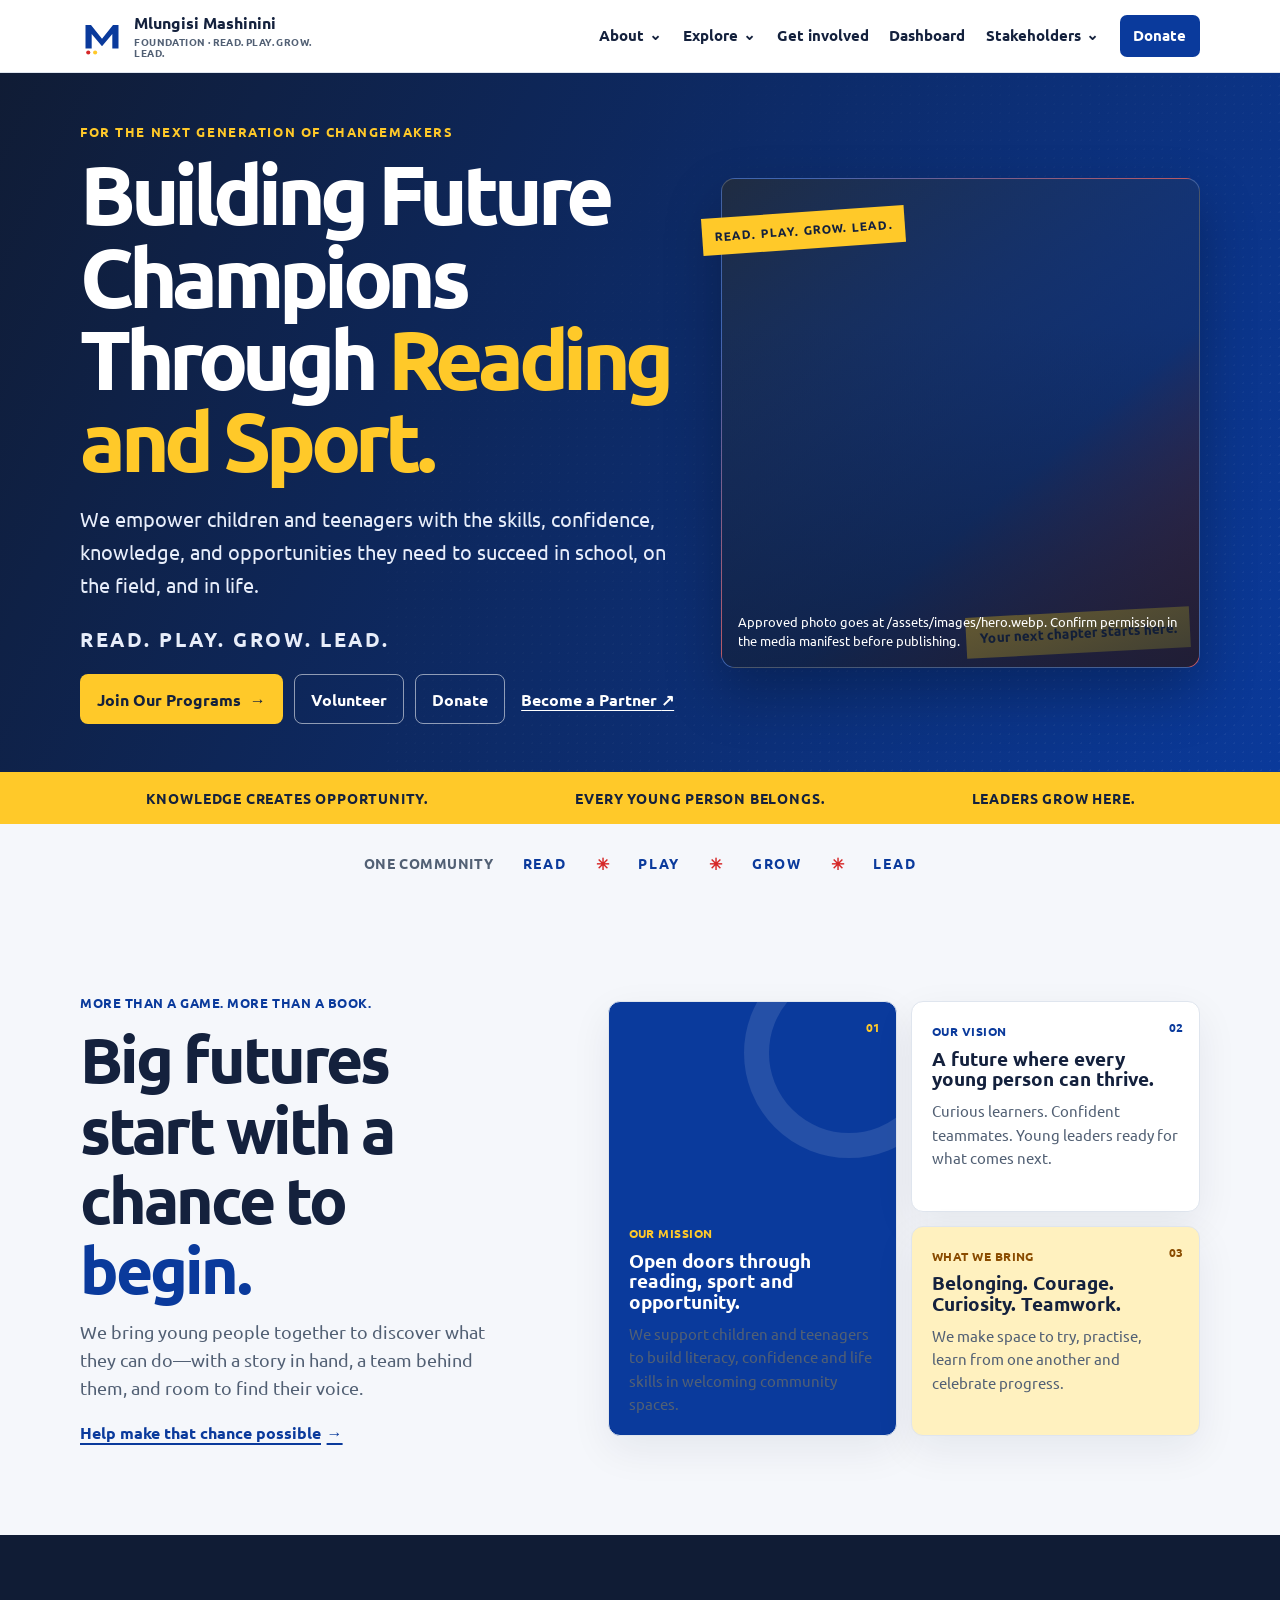
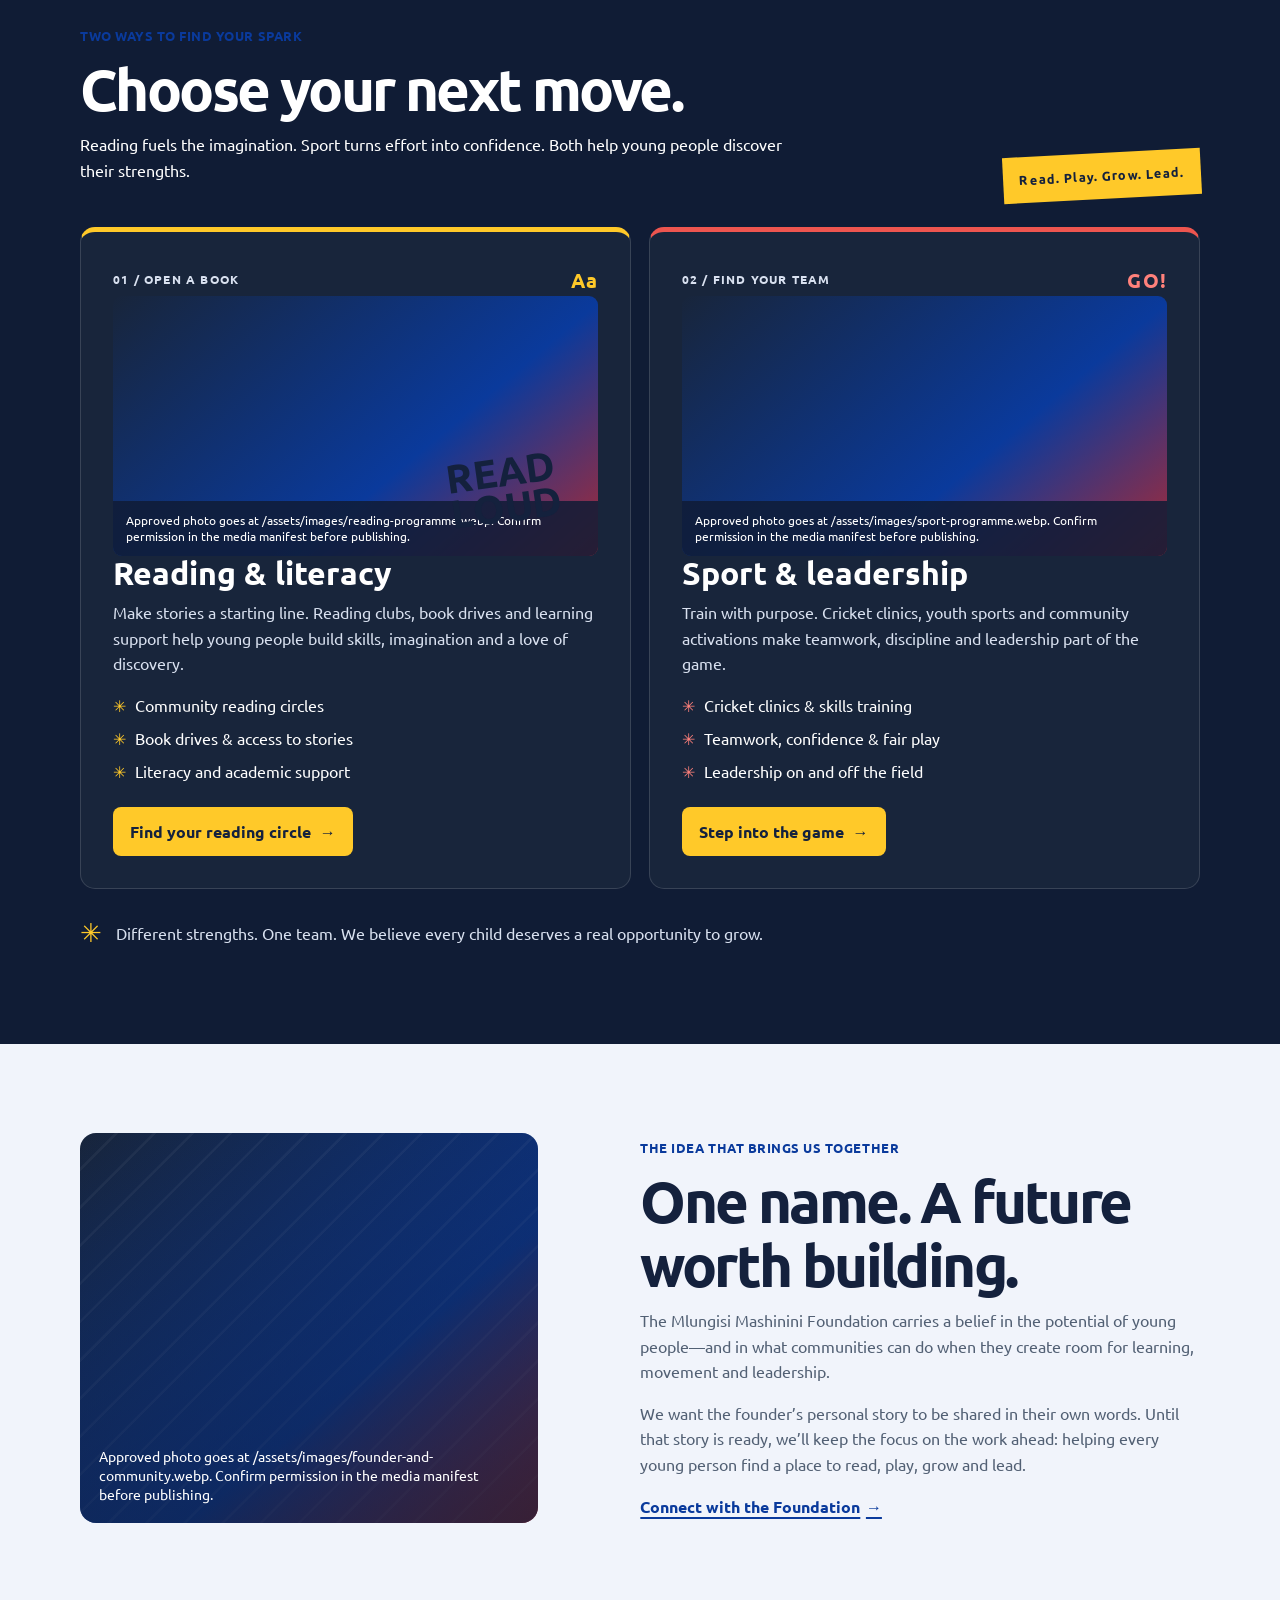
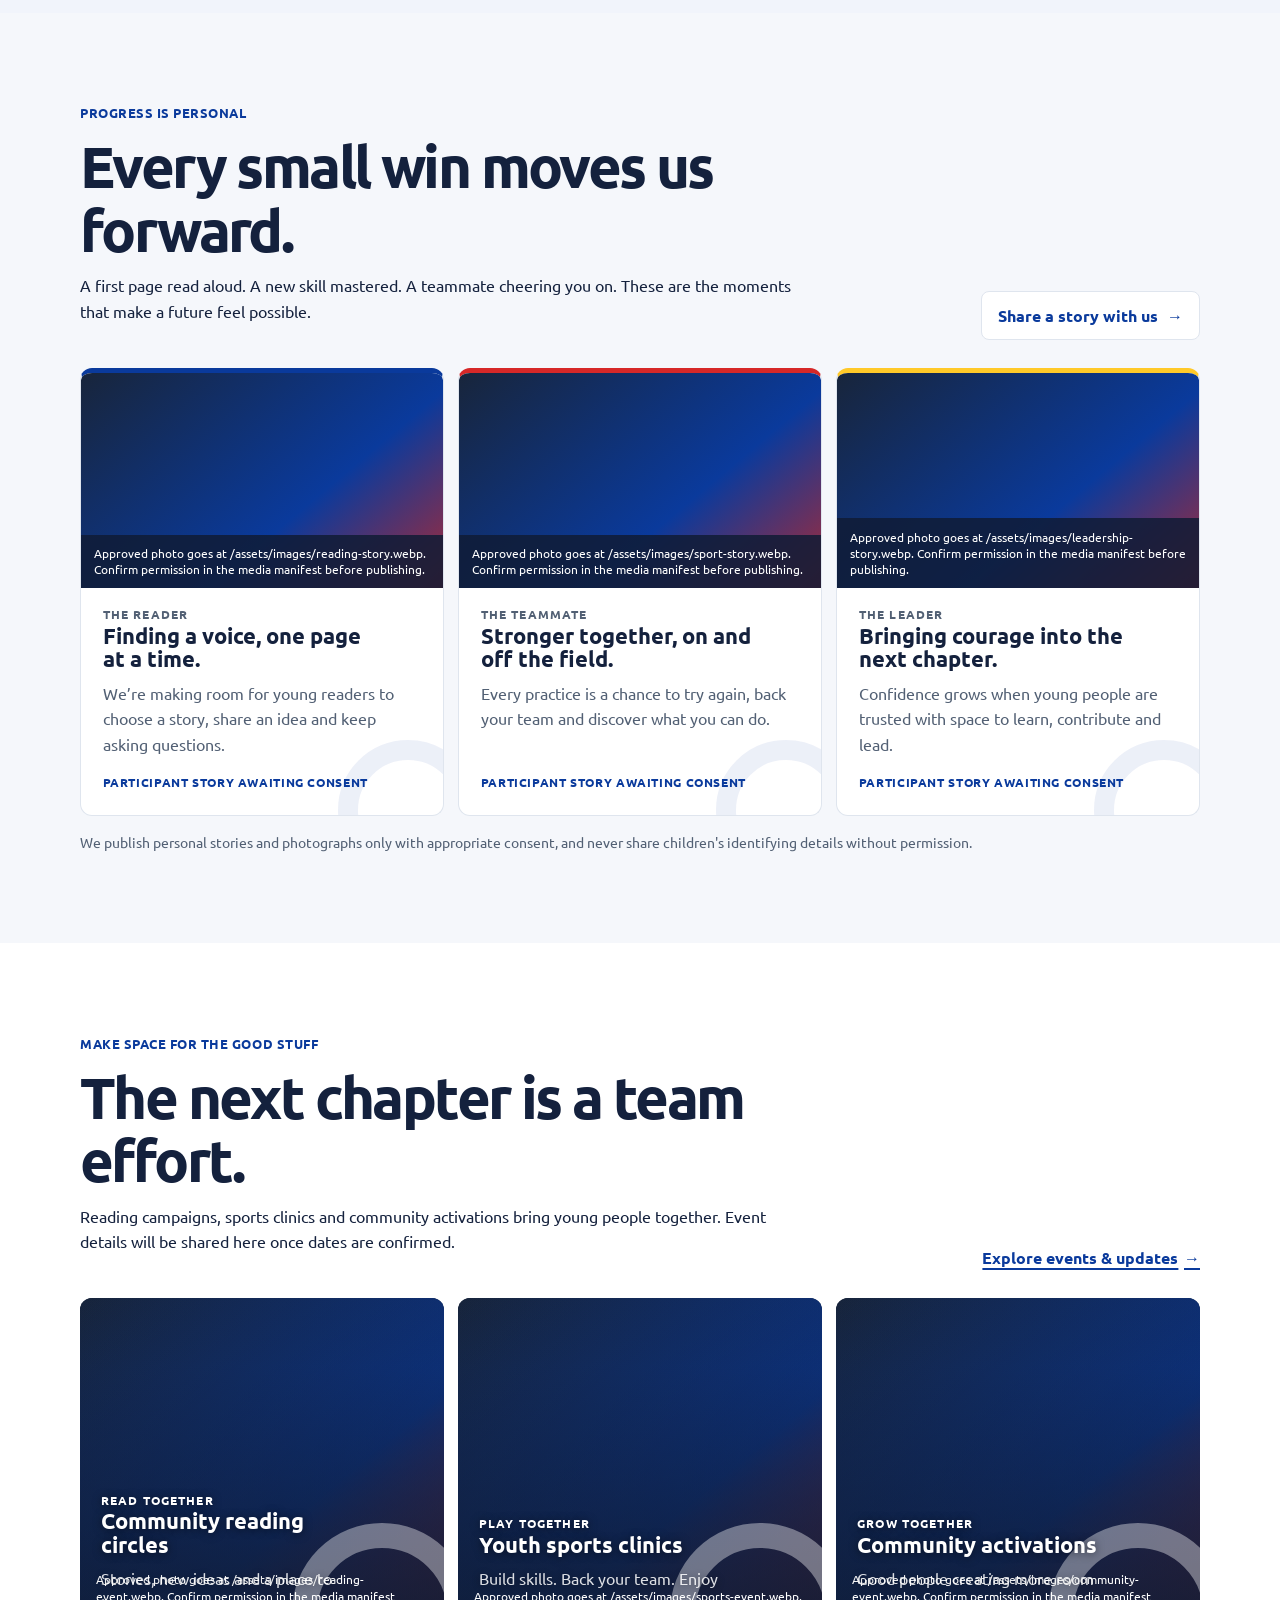
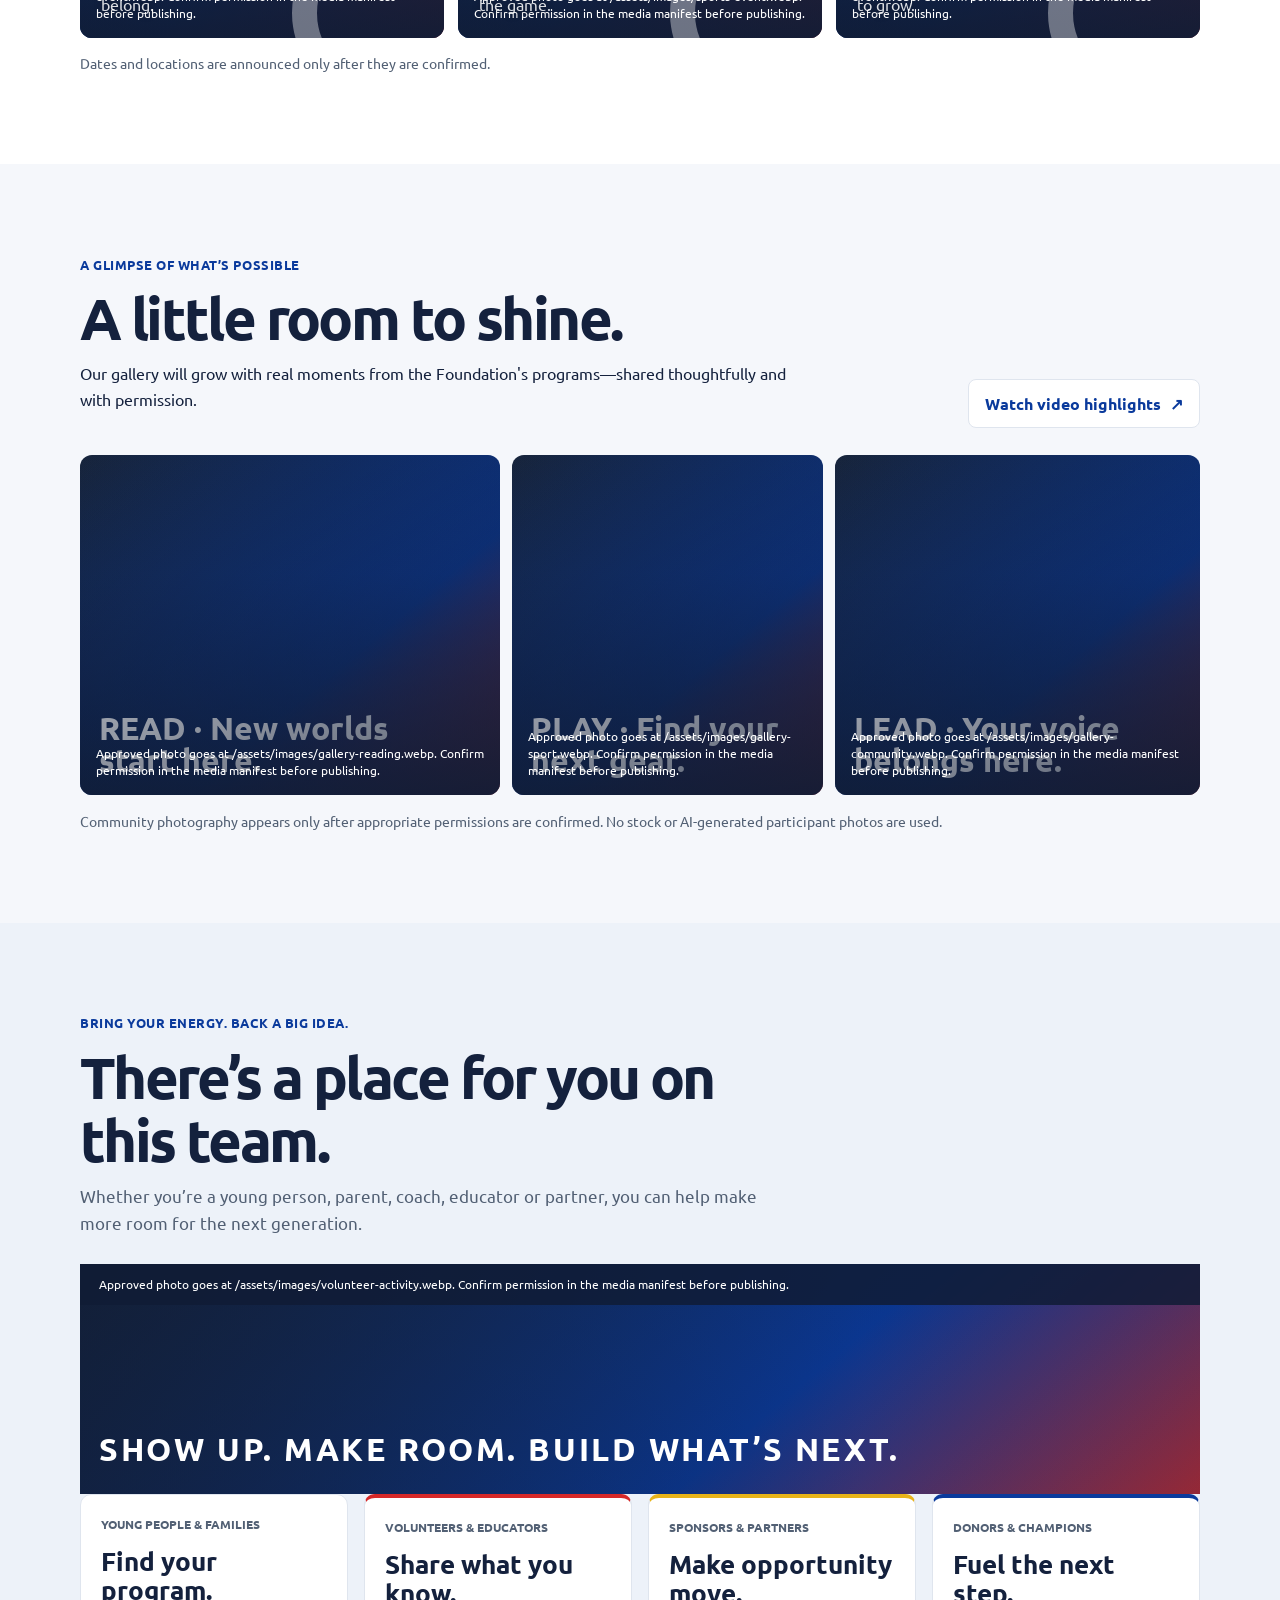
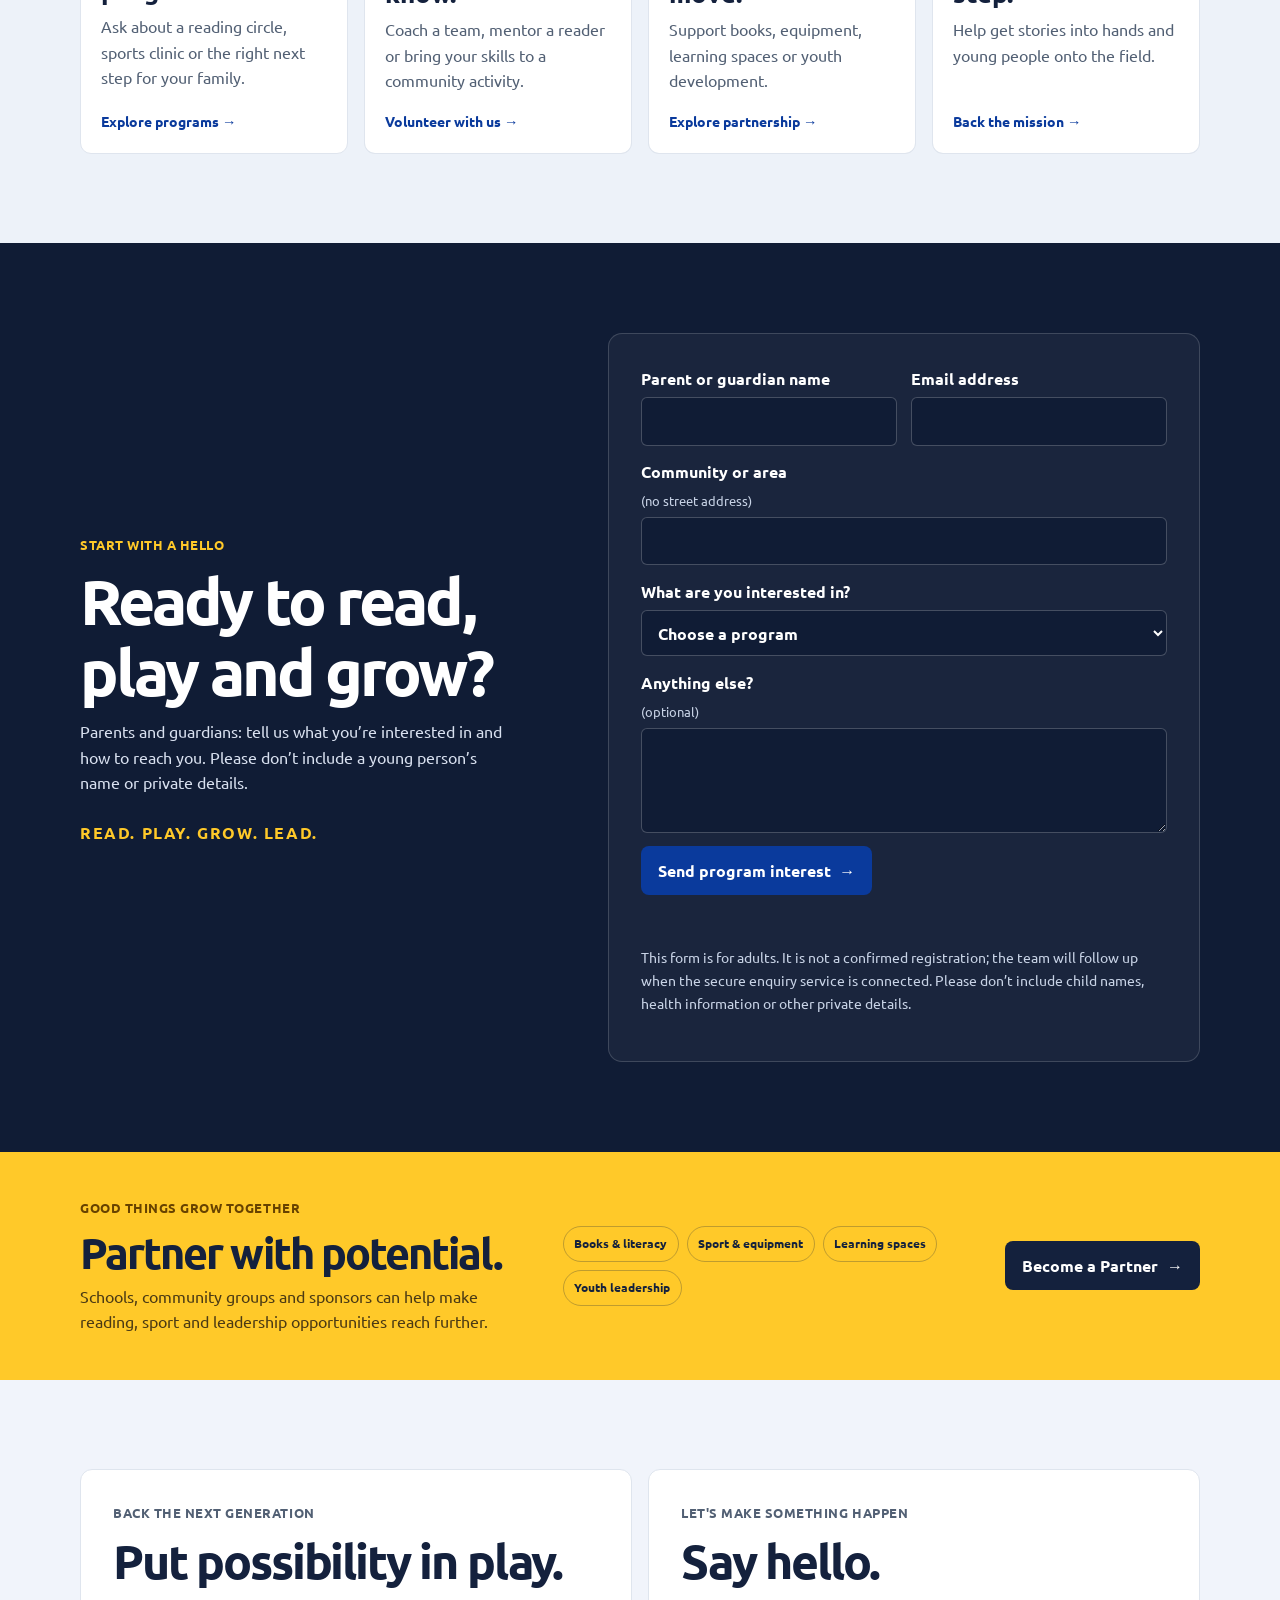
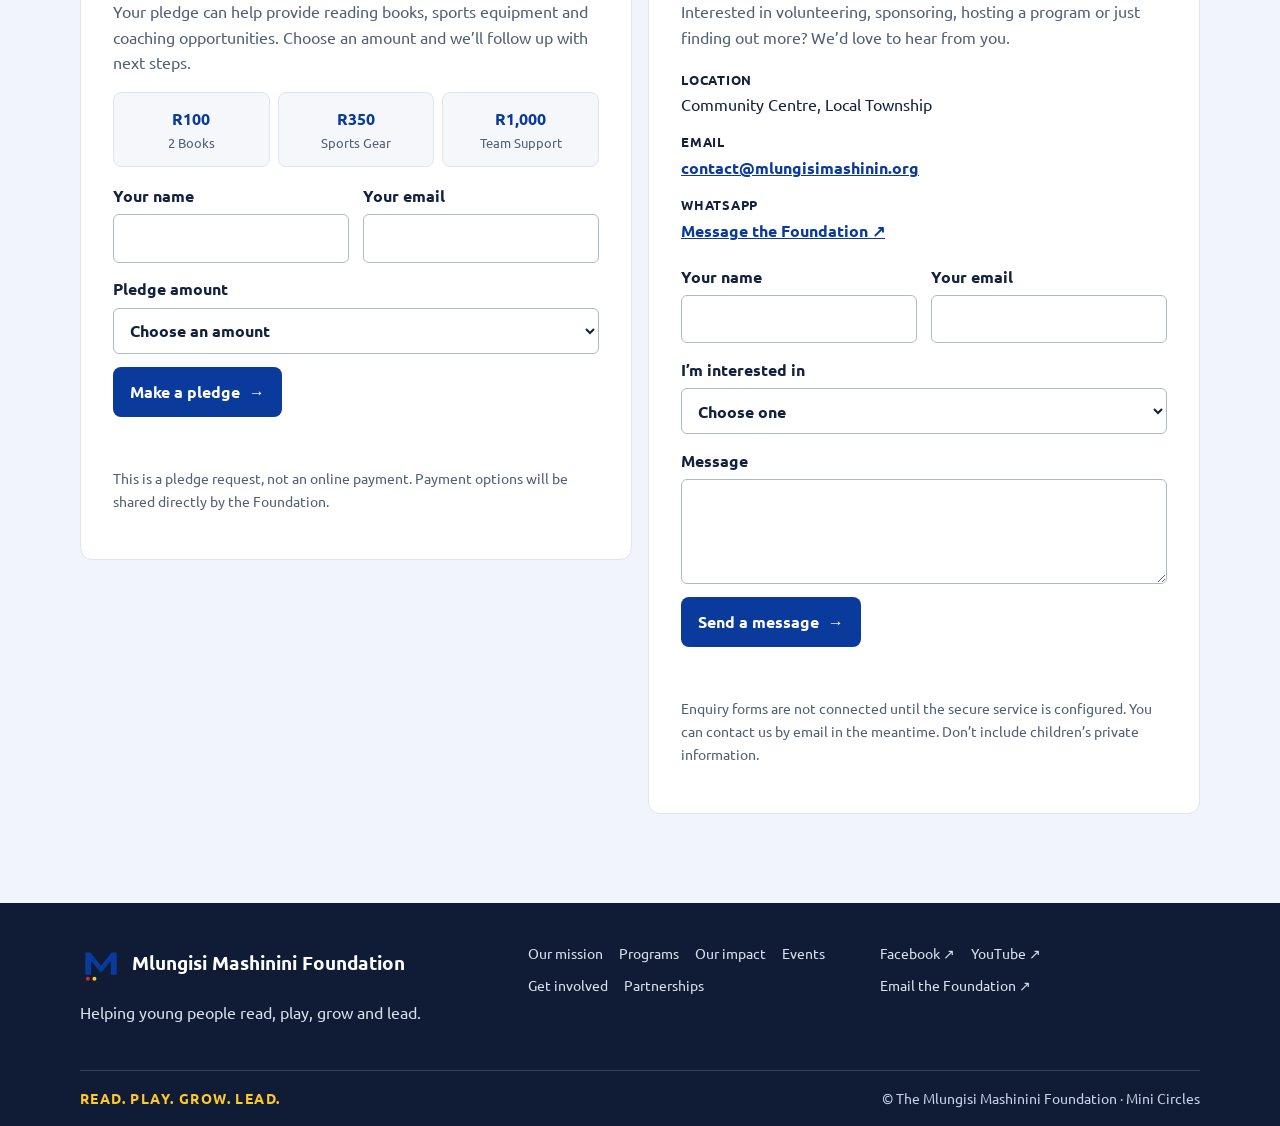
==== commit 9e79ae6f: "index.html" ====
--- a/index.html
+++ b/index.html
@@ -28,15 +28,24 @@
         <img src="/mini-circle-logo.svg" alt="">
         <span>Mlungisi Mashinini<small>FOUNDATION · READ. PLAY. GROW. LEAD.</small></span>
       </a>
-      <button class="theme-button" type="button" aria-label="Switch to dark mode" title="Switch colour theme"><svg viewBox="0 0 24 24" fill="none" stroke="currentColor" stroke-width="1.8" aria-hidden="true"><path d="M20.2 15.2A8.7 8.7 0 0 1 8.8 3.8 8.7 8.7 0 1 0 20.2 15.2Z"/></svg></button>
       <button class="menu-btn" type="button" aria-label="Open navigation" aria-expanded="false" aria-controls="site-nav">
         <svg viewBox="0 0 24 24" fill="none" stroke="currentColor" stroke-width="2" aria-hidden="true"><path d="M4 7h16M4 12h16M4 17h16"></path></svg>
       </button>
       <nav class="nav" id="site-nav" aria-label="Main navigation">
-        <a href="#about">Our mission</a>
-        <a href="#programmes">Programs</a>
-        <a href="#stories">Our impact</a>
-        <a href="#events">What's on</a>
+        <details class="nav-dropdown">
+          <summary>About</summary>
+          <div class="nav-dropdown-menu">
+            <a href="#about">Our mission</a>
+            <a href="#stories">Our impact</a>
+          </div>
+        </details>
+        <details class="nav-dropdown">
+          <summary>Explore</summary>
+          <div class="nav-dropdown-menu">
+            <a href="#programmes">Programs</a>
+            <a href="#events">What's on</a>
+          </div>
+        </details>
         <a href="#get-involved">Get involved</a>
         <a href="/professionals/">Dashboard</a>
         <details class="nav-dropdown">
--- a/assets/site.css
+++ b/assets/site.css
@@ -30,7 +30,7 @@
 .brand, .footer-brand { display: inline-flex; align-items: center; gap: .65rem; color: var(--ink); font-size: 1.18rem; font-weight: 800; text-decoration: none; }
 .brand img { width: 44px; height: 44px; }
 .brand small { display: block; color: var(--muted); font-size: .69rem; font-weight: 600; letter-spacing: .04em; }
-.nav { display: flex; align-items: center; gap: clamp(.65rem, 1.6vw, 1.35rem); }
+.nav { display: flex; flex-wrap: nowrap; align-items: center; gap: clamp(.65rem, 1.6vw, 1.35rem); white-space: nowrap; }
 .nav a { color: var(--ink); font-size: .91rem; font-weight: 700; text-decoration: none; }
 .nav a:hover, .footer-links a:hover, .footer-social a:hover { color: var(--blue); text-decoration: underline; text-underline-offset: 3px; }
 .nav .nav-cta { padding: .58rem .85rem; border-radius: 7px; background: var(--blue); color: #fff; }
@@ -239,9 +239,11 @@
 .stat-card strong { display: block; color: var(--blue); font-size: 2rem; }
 .stat-card span { color: var(--muted); font-size: .9rem; }
 @media (max-width: 900px) {
-  .nav { gap: .65rem; }
-  .nav a { font-size: .82rem; }
-  .nav .nav-cta { display: none; }
+  .menu-btn { display: grid; }
+  .nav { position: absolute; top: calc(100% + 1px); right: -.75rem; left: -.75rem; display: none; grid-template-columns: repeat(2,minmax(0,1fr)); gap: 0; padding: .55rem .75rem 1rem; border-bottom: 1px solid var(--line); background: var(--surface); box-shadow: var(--shadow); white-space: normal; }
+  .nav.open { display: grid; }
+  .nav a { display: flex; min-height: 46px; align-items: center; padding: .6rem .7rem; font-size: .94rem; }
+  .nav .nav-cta { display: flex; grid-column: 1/-1; justify-content: center; margin-top: .35rem; }
   .hero-grid { min-height: 420px; }
   .four-col { grid-template-columns: repeat(2,minmax(0,1fr)); }
   .home-event-grid { grid-template-columns: repeat(2,minmax(0,1fr)); }
@@ -250,11 +252,6 @@
   :root { scroll-padding-top: 5rem; }
   .wrap { width: min(100% - 1.5rem, 620px); }
   .header-row { min-height: 64px; }
-  .menu-btn { display: grid; }
-  .nav { position: absolute; top: calc(100% + 1px); right: -.75rem; left: -.75rem; display: none; grid-template-columns: repeat(2,minmax(0,1fr)); gap: 0; padding: .55rem .75rem 1rem; border-bottom: 1px solid var(--line); background: var(--surface); box-shadow: var(--shadow); }
-  .nav.open { display: grid; }
-  .nav a { display: flex; min-height: 46px; align-items: center; padding: .6rem .7rem; font-size: .94rem; }
-  .nav .nav-cta { display: flex; grid-column: 1/-1; justify-content: center; margin-top: .35rem; }
   .hero-grid { grid-template-columns: 1fr; gap: 0; padding-block: 3rem 2rem; }
   .hero-art { min-height: 230px; }
   .hero-art svg { width: min(78%,310px); }
@@ -293,34 +290,6 @@
 @media (prefers-reduced-motion: reduce) {
   *, *::before, *::after { scroll-behavior: auto !important; transition-duration: .01ms !important; }
 }
-[data-theme="dark"] {
-  color-scheme: dark;
-  --blue: #a9c4ff;
-  --ink: #f4f6fb;
-  --paper: #111a2c;
-  --surface: #18253b;
-  --muted: #c0c9dc;
-  --line: #34425b;
-  --shadow: 0 14px 40px #0004;
-}
-[data-theme="dark"] .site-header { background: #111a2cf2; }
-[data-theme="dark"] .hero, [data-theme="dark"] .page-hero { background: #0A3A9C; }
-[data-theme="dark"] .hero .eyebrow, [data-theme="dark"] .hero-copy h1 span { color: var(--yellow); }
-[data-theme="dark"] .page-hero .eyebrow { color: var(--yellow); }
-[data-theme="dark"] .button-blue, [data-theme="dark"] .nav .nav-cta { background: #0A3A9C; color: #fff; }
-[data-theme="dark"] .button-yellow { background: var(--yellow); color: #14213D; }
-[data-theme="dark"] .button-outline-light { border-color: #ffffff8a; color: #fff; }
-[data-theme="dark"] .partner-strip, [data-theme="dark"] .stats-strip, [data-theme="dark"] .site-footer { background: #18253b; }
-[data-theme="dark"] .closing-panel, [data-theme="dark"] th, [data-theme="dark"] .story-art { background: #243450; }
-[data-theme="dark"] .footer-lockups span, [data-theme="dark"] .footer-social a, [data-theme="dark"] .footer-links a { color: var(--ink); }
-[data-theme="dark"] .section-tint, [data-theme="dark"] .involvement-section, [data-theme="dark"] .trust-band { background: #18253b; }
-[data-theme="dark"] .events-section { background: var(--paper); }
-[data-theme="dark"] .values-stack article, [data-theme="dark"] .preview-card, [data-theme="dark"] .home-story, [data-theme="dark"] .involve-card { background: var(--surface); }
-[data-theme="dark"] .story-symbol { background: #243450; color: #c8d8ff; }
-[data-theme="dark"] .home-story-play .story-symbol { background: #452b36; color: #ffd1ce; }
-[data-theme="dark"] .home-story-youtube .story-symbol { background: #373321; color: var(--yellow); }
-.theme-button { display: inline-grid; width: 42px; height: 42px; flex: 0 0 auto; place-items: center; border: 1px solid var(--line); border-radius: 50%; background: var(--surface); color: var(--ink); cursor: pointer; }
-.theme-button svg { width: 19px; height: 19px; }
 .foundation-brand { max-width: 260px; line-height: 1.15; }
 .foundation-brand small { margin-top: .25rem; }
 .foundation-hero .hero-grid { min-height: 520px; }
@@ -358,7 +327,6 @@
 .donation-option { display: grid; gap: .1rem; padding: .8rem .55rem; border: 1px solid var(--line); border-radius: 8px; background: var(--paper); text-align: center; }
 .donation-option strong { color: var(--blue); }
 .donation-option span { color: var(--muted); font-size: .8rem; }
-[data-theme="dark"] .programme-art, [data-theme="dark"] .donation-option { background: #243450; }
 @media (max-width: 720px) {
   .foundation-hero .hero-grid { min-height: 0; }
   .foundation-art { min-height: 240px; }
@@ -551,17 +519,6 @@
 .foundation-footer .footer-links a:hover, .foundation-footer .footer-social a:hover { color: var(--yellow); }
 .foundation-footer .foundation-line { display: flex; justify-content: space-between; gap: 1rem; border-color: #ffffff2a; color: #c8d3e6; }
 .foundation-footer .foundation-line span:first-child { color: var(--yellow); font-weight: 800; letter-spacing: .1em; text-transform: uppercase; }
-[data-theme="dark"] .mission-card, [data-theme="dark"] .impact-story, [data-theme="dark"] .foundation-panel { background: var(--surface); }
-[data-theme="dark"] .mission-card-main { background: #0a3a9c; }
-[data-theme="dark"] .mission-values { background: #3a3424; }
-[data-theme="dark"] .founder-section, [data-theme="dark"] .foundation-bottom-section, [data-theme="dark"] .involvement-section { background: #18253b; }
-[data-theme="dark"] .foundation-program-card { background: #18253b; }
-[data-theme="dark"] .foundation-events { background: var(--paper); }
-[data-theme="dark"] .foundation-footer { background: #101c35; }
-[data-theme="dark"] .foundation-footer .footer-brand, [data-theme="dark"] .foundation-footer .footer-links a, [data-theme="dark"] .foundation-footer .footer-social a { color: #fff; }
-[data-theme="dark"] .join-form-card .button-blue, [data-theme="dark"] .foundation-bottom-section .button-blue { background: #0a3a9c; color: #fff; }
-[data-theme="dark"] .partner-band { background: #e8b318; color: #14213d; }
-[data-theme="dark"] .foundation-topics { background: var(--paper); }
 @keyframes foundation-float { 0%,100% { transform: translateY(0) rotate(0); } 50% { transform: translateY(-8px) rotate(1deg); } }
 @media (max-width: 900px) {
   .foundation-hero .hero-grid { grid-template-columns: 1fr .8fr; min-height: 560px; gap: 1rem; }
@@ -664,18 +621,14 @@
 .founder-art.photo-frame { display: block; min-height: 390px; }
 .founder-art.photo-frame .photo-pending { inset: 0; display: grid; align-content: end; padding: 1.2rem; background: linear-gradient(160deg,#14213d12,#101c35bd); font-size: .85rem; }
 .foundation-footer .foundation-line { flex-wrap: wrap; }
-[data-theme="dark"] .nav-dropdown-menu { background: var(--surface); }
 @media (max-width: 900px) {
-  .nav { gap: .7rem; }
-  .nav a, .nav-dropdown summary { font-size: .77rem; }
-}
-@media (max-width: 720px) {
-  .nav { grid-template-columns: repeat(2,minmax(0,1fr)); align-items: start; }
   .nav-dropdown { grid-column: auto; }
   .nav-dropdown summary { display: flex; min-height: 46px; align-items: center; padding: .6rem .7rem; font-size: .94rem; }
   .nav-dropdown[open] { grid-column: 1/-1; }
   .nav-dropdown-menu { position: static; min-width: 0; margin: 0 .5rem .5rem; box-shadow: none; }
   .nav .nav-dropdown-menu a { min-height: 42px; }
+}
+@media (max-width: 720px) {
   .hero-photo { height: min(78vw, 390px); min-height: 245px; }
   .hero-photo-tag { left: 0; font-size: .65rem; }
   .program-art.photo-frame { height: 225px; }
@@ -749,8 +702,6 @@
 .stakeholder-editor-heading h2 { margin-bottom: .4rem; font-size: 1.7rem; }
 .stakeholder-editor-heading p:last-child { margin-bottom: 0; color: var(--muted); font-size: .9rem; }
 .stakeholder-profile-editor textarea[name="gallery"] { min-height: 180px; font-family: ui-monospace, SFMono-Regular, Consolas, monospace; font-size: .85rem; }
-[data-theme="dark"] .stakeholder-directory-card, [data-theme="dark"] .stakeholder-profile, [data-theme="dark"] .dashboard-login-panel, [data-theme="dark"] .stakeholder-editor-card { background: var(--surface); }
-[data-theme="dark"] .stakeholder-contact { background: #243450; }
 @media (max-width: 900px) {
   .stakeholder-directory { grid-template-columns: repeat(2,minmax(0,1fr)); }
 }
